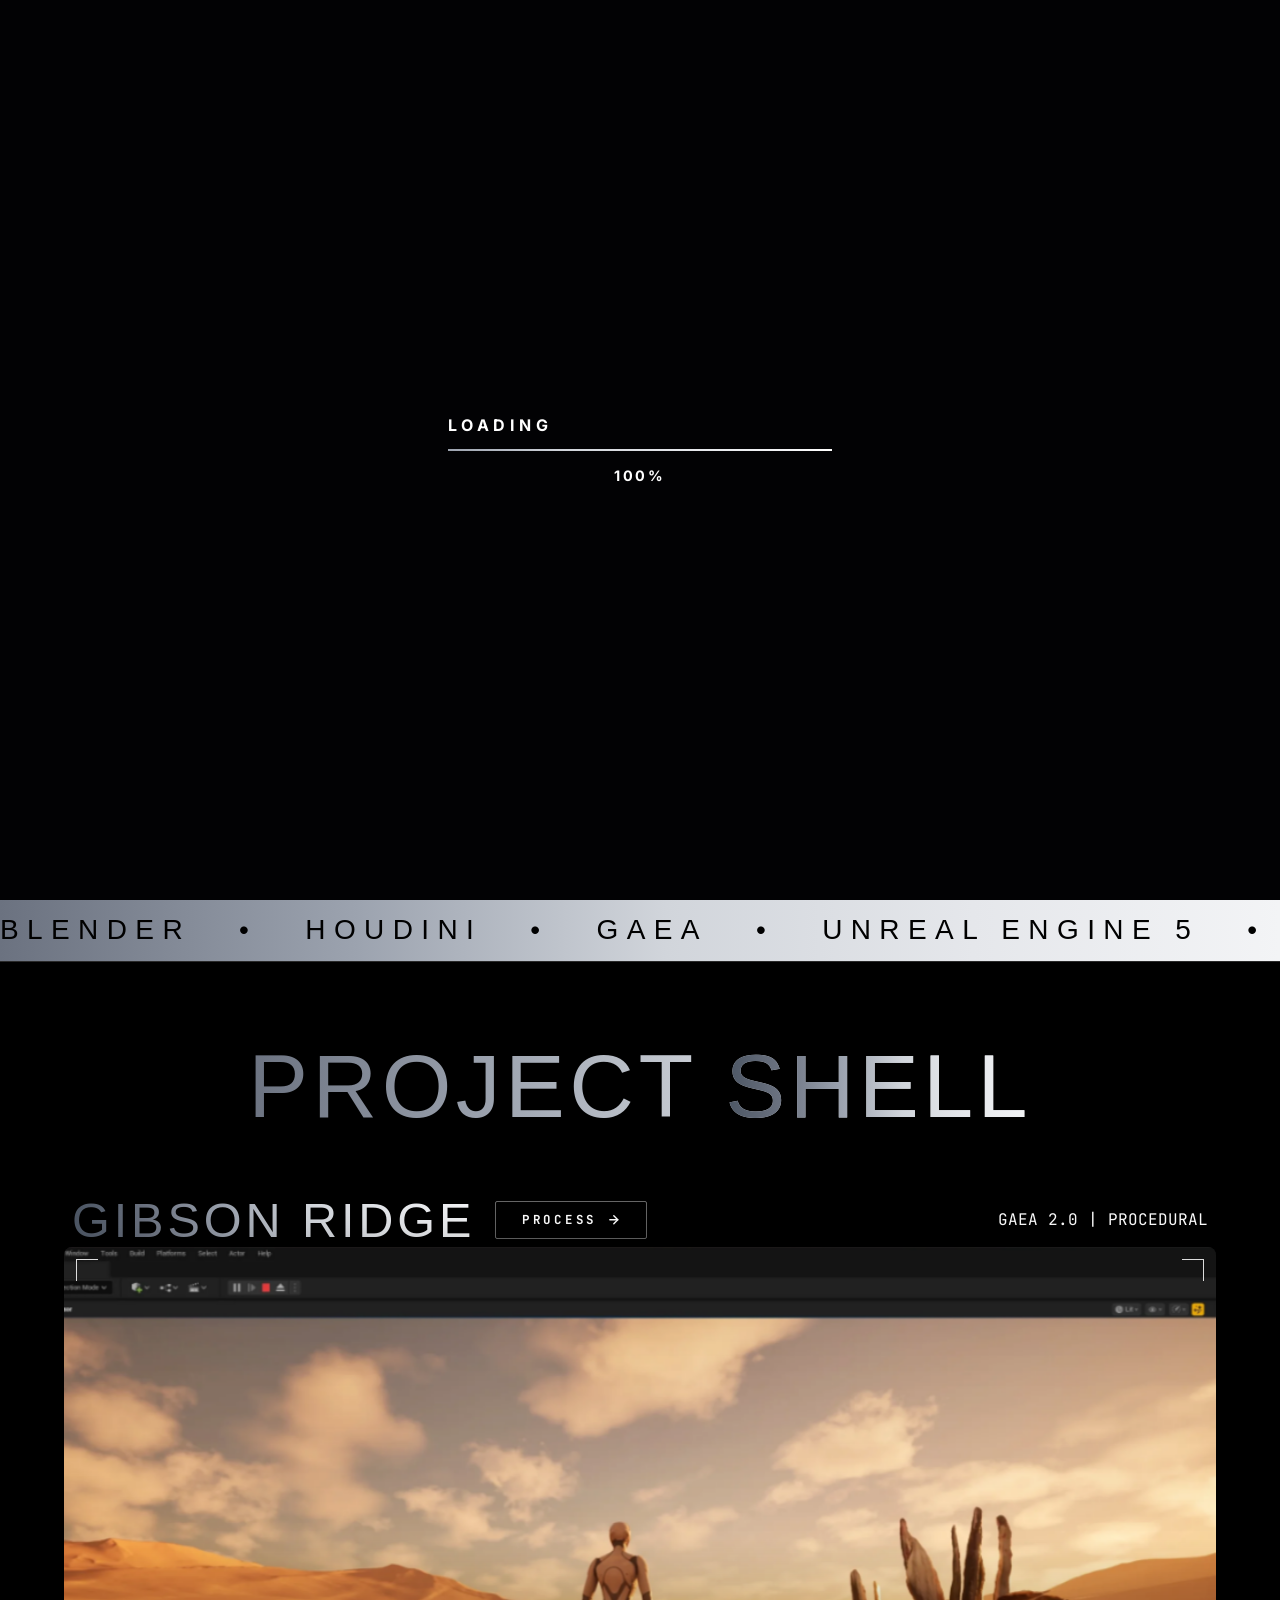
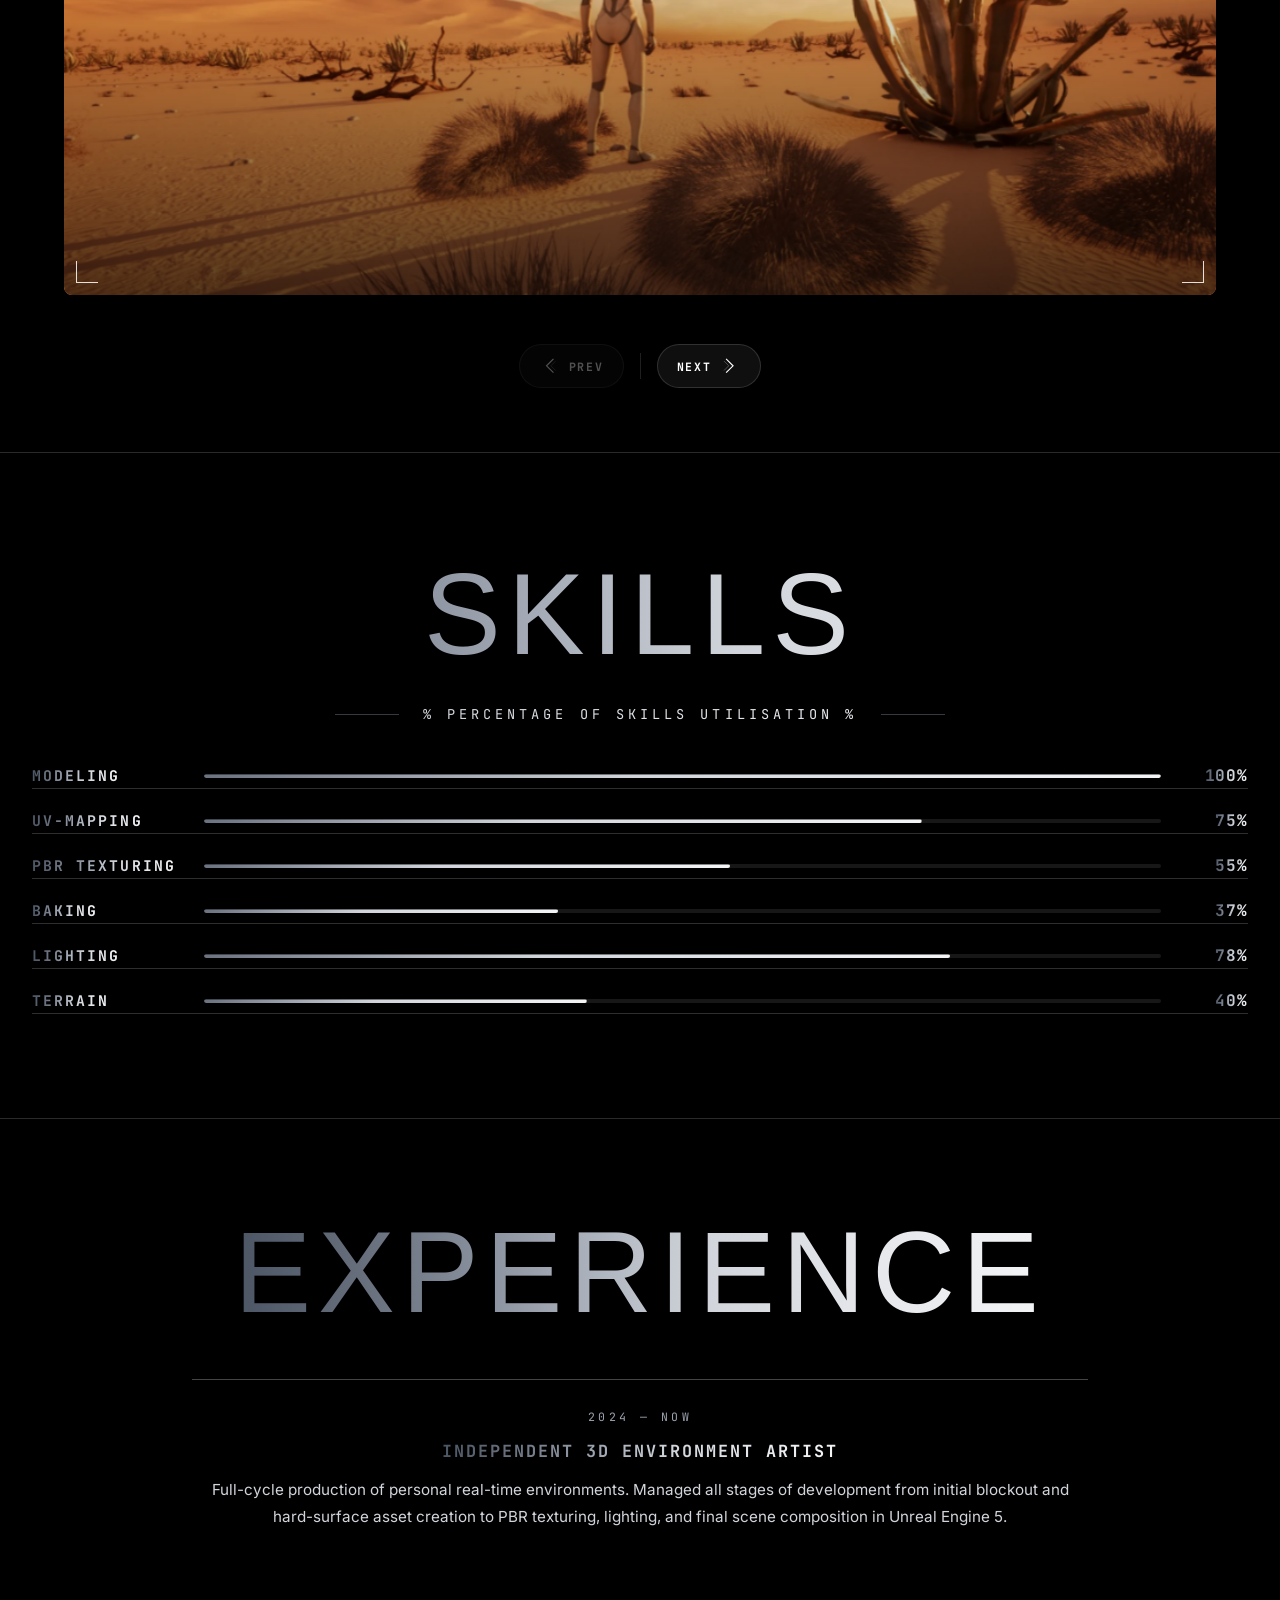
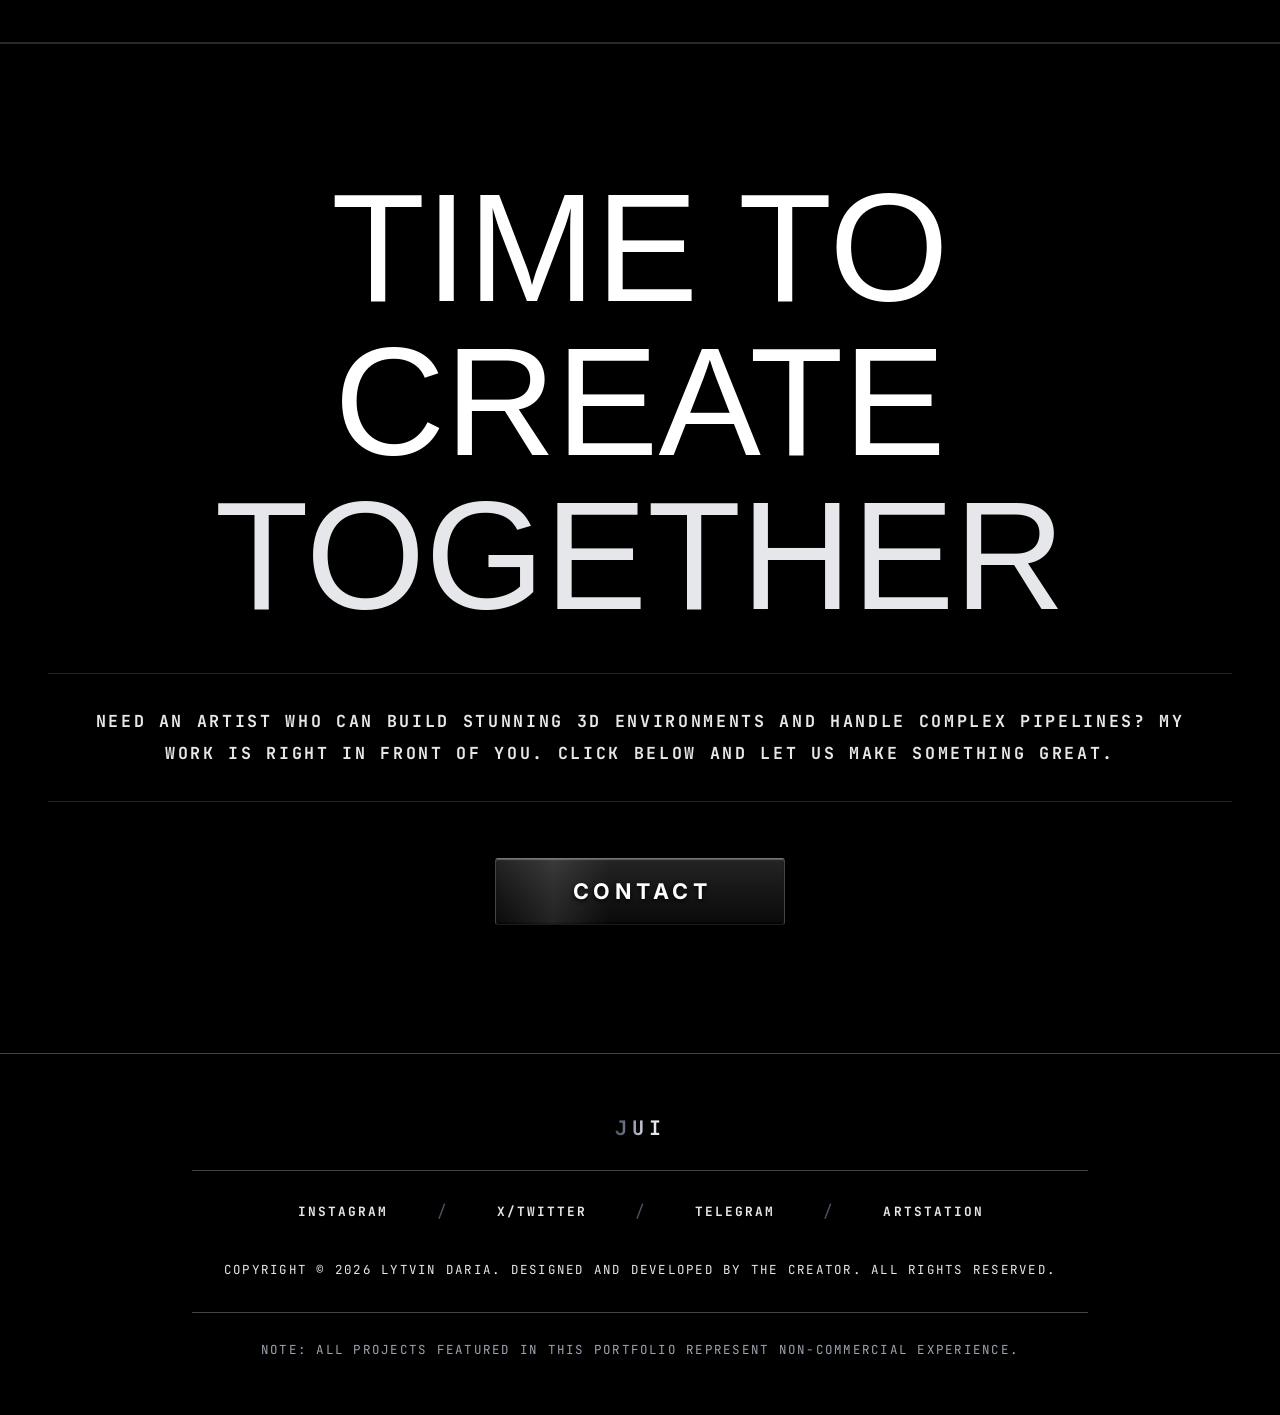
==== index.html @ 1d250f9f "Add files via upload" ====
<!DOCTYPE html>
<html lang="en">
<head>
    <meta charset="UTF-8">
    <meta name="viewport" content="width=device-width, initial-scale=1.0">
    <meta name="description" content="JUI PORTFOLIO - Daria Lytvin 3D Environment Artist Portfolio. Specializing in creating large-scale environments, PBR texturing, lighting, and scene composition for real-time engines.">
    <meta name="keywords" content="3D Environment Artist, Daria Lytvin, 3D Art, Unreal Engine 5, Blender, Substance Painter, Portfolio">
    <meta name="author" content="Daria Lytvin">
    
    <!-- Open Graph / Facebook -->
    <meta property="og:type" content="website">
    <meta property="og:url" content="https://juissuri.github.io/">
    <meta property="og:title" content="JUI PORTFOLIO | 3D ENVIRONMENT ARTIST">
    <meta property="og:description" content="JUI PORTFOLIO - Daria Lytvin 3D Environment Artist Portfolio. Specializing in creating large-scale environments, PBR texturing, lighting, and scene composition.">
    <meta property="og:image" content="https://juissuri.github.io/assets/images/simons-garage.jpg">
    
    <!-- Twitter -->
    <meta property="twitter:card" content="summary_large_image">
    <meta property="twitter:url" content="https://juissuri.github.io/">
    <meta property="twitter:title" content="JUI PORTFOLIO | 3D ENVIRONMENT ARTIST">
    <meta property="twitter:description" content="JUI PORTFOLIO - Daria Lytvin 3D Environment Artist Portfolio. Specializing in creating large-scale environments, PBR texturing, lighting, and scene composition.">
    <meta property="twitter:image" content="https://juissuri.github.io/assets/images/simons-garage.jpg">

    <title>JUI PORTFOLIO</title>

    <!-- Laptop Favicon (High-Resolution Monochrome Tech Icon) -->
    <link rel="icon" type="image/svg+xml" href="data:image/svg+xml,%3Csvg xmlns='http://www.w3.org/2000/svg' viewBox='0 0 64 64'%3E%3Crect width='64' height='64' rx='10' fill='%23020204'/%3E%3Ctext x='32' y='41' font-family='Courier New, monospace' font-size='24' font-weight='bold' fill='%23FFFFFF' text-anchor='middle'%3EJUI%3C/text%3E%3C/svg%3E">

    <!-- Font Awesome 6 Icons -->
    <link rel="stylesheet" href="https://cdnjs.cloudflare.com/ajax/libs/font-awesome/6.5.1/css/all.min.css" integrity="sha512-DTOQO9RWCH3ppGqcWaEA1BIZOC6xxalwEsw9c2QQeAIftl+Vegovlnee1c9QX4TctnWMn13TZye+giMm8e2LwA==" crossorigin="anonymous" referrerpolicy="no-referrer" />

    <!-- Fonts -->
    <link rel="stylesheet" href="css/fonts.css">

    <!-- Styles -->
    <link rel="stylesheet" href="css/styles.css">

</head>
<body class="is-preloading">
    <!-- Terminal Preloader -->
    <div class="preloader" id="preloader" aria-hidden="true">
        <div class="preloader-inner">
            <div class="preloader-caption">LOADING</div>
            <div class="preloader-progress"><span class="preloader-bar" id="preloader-bar"></span></div>
            <div class="preloader-percent" id="preloader-percent">0%</div>
        </div>
    </div>

    <!-- Top Scroll Progress Indicator -->
    <div class="scroll-progress-bar" id="scroll-progress" aria-hidden="true"></div>

    <div class="bg-noise"></div>

    <svg class="svg-definitions" aria-hidden="true">
        <symbol id="logo-laptop" viewBox="0 0 100 100">
            <rect x="14" y="22" width="72" height="46" rx="3" fill="#0A0A0A"/>
            <rect x="17" y="25" width="66" height="40" rx="1" stroke-width="1.5"/>
            <circle cx="50" cy="23.5" r="0.5" stroke-width="1.5"/>
            <path d="M 10 68 L 90 68 L 96 78 L 4 78 Z" fill="#0A0A0A" stroke-width="2"/>
            <path d="M 4 78 L 96 78 L 95 80 L 5 80 Z" fill="currentColor" opacity="0.3" stroke="none"/>
            <rect x="43" y="71" width="14" height="4" rx="0.5" stroke-width="1.5"/>
            <path d="M 16 70 L 84 70 M 15 72 L 85 72 M 14 74 L 86 74" stroke-width="1.2" opacity="0.6"/>
            <path d="M 25 69 L 21 76 M 35 69 L 33 76 M 45 69 L 44 76 M 55 69 L 56 76 M 65 69 L 67 76 M 75 69 L 79 76" stroke-width="1.2" opacity="0.6"/>
            <path d="M 22 55 L 45 32 M 28 58 L 51 35" stroke-width="1.5" opacity="0.3"/>
        </symbol>
    </svg>

    <nav class="navbar" aria-label="Primary">
        <div class="navbar-inner">

            <!-- Left: Pure Brand Typography (Kojima-Style Minimal Alignment) -->
            <div class="navbar-left">
                <a href="#" class="logo logo--text-only" aria-label="JUI">
                    <span class="logo-text">JUI</span>
                </a>
            </div>

            <!-- Top Center: Glowing Code-Typing 'About me' Button -->
            <div class="navbar-center">
                <button class="about-me-btn magnetic-btn" id="about-me-btn" type="button" aria-label="Open About Me Profile">
                    <span class="about-me-glow"></span>
                    <span class="about-me-text" id="typing-text">About me</span><span class="typing-cursor">_</span>
                </button>
            </div>

            <!-- Right Navigation -->
            <div class="navbar-right">
                <div class="nav-links">
                    <a href="#projects" class="nav-link">PROJECTS</a>
                    <span class="nav-pipe">|</span>
                    <a href="#experience" class="nav-link">EXPERIENCE</a>
                    <span class="nav-pipe">|</span>
                    <a href="#contact" class="nav-link">CONTACT</a>
                </div>
            </div>

            <button class="nav-burger" id="nav-burger" type="button" aria-label="Open menu" aria-expanded="false" aria-controls="nav-drawer">
                <span></span><span></span><span></span>
            </button>
        </div>

        <div class="nav-drawer" id="nav-drawer" aria-hidden="true">
            <a href="#projects" class="nav-drawer-link">PROJECTS</a>
            <a href="#experience" class="nav-drawer-link">EXPERIENCE</a>
            <a href="#contact" class="nav-drawer-link">CONTACT</a>
            <button class="about-me-btn about-me-btn--drawer" id="about-me-btn-drawer" type="button">About me<span class="typing-cursor">_</span></button>
        </div>
    </nav>

    <main>
        <section class="hero">

            <div class="hero-lines">
                <div class="hero-line"></div>
                <div class="hero-line hero-line-left"></div>
                <div class="hero-line hero-line-right"></div>
            </div>

            <div class="hero-content">
                <div class="hero-inner reveal">

                    <!-- Sub Header -->
                    <div class="hero-subheader">
                        <span class="hero-line-deco"></span>
                        <span class="hero-subheader-text">COMPUTER GENERATED IMAGERY</span>
                        <span class="hero-line-deco"></span>
                    </div>

                    <!-- Main Title -->
                    <h1 class="hero-title">
                        <span class="hero-title-3d">3D</span>
                        <span class="hero-title-env">ENVIRONMENT</span>
                    </h1>

                    <!-- About description with technical archival horizontal dividers -->
                    <div class="hero-about-wrap">
                        <div class="hero-about-line"></div>
                        <div class="hero-about">
                            I am a 3D Environment Artist specializing in creating, large-scale environments. My workflow includes asset creation, UV mapping, PBR texturing, baking, model optimization, lighting setup, HDRI configuration, and scene composition. I also use AI as a supporting tool to streamline production and enhance workflow efficiency.
                        </div>
                        <div class="hero-about-line"></div>
                    </div>

                </div><!-- /hero-inner -->
            </div><!-- /hero-content -->

            <div class="marquee-bar">
                <div class="marquee-container">
                    <div class="animate-marquee marquee-content">
                        <span>BLENDER</span>
                        <span>&bull;</span>
                        <span>HOUDINI</span>
                        <span>&bull;</span>
                        <span>GAEA</span>
                        <span>&bull;</span>
                        <span>UNREAL ENGINE 5</span>
                        <span>&bull;</span>
                        <span>SUBSTANCE DESIGNER</span>
                        <span>&bull;</span>
                        <span>ZBRUSH</span>
                        <span>&bull;</span>
                        <span>MARMOSET TOOLBAG 5</span>
                        <span>&bull;</span>
                        <span>SUBSTANCE PAINTER</span>
                        <span>&bull;</span>
                        <span>PLASTICITY</span>
                        <span>&bull;</span>
                        <span>BLENDER</span>
                        <span>&bull;</span>
                        <span>HOUDINI</span>
                        <span>&bull;</span>
                        <span>GAEA</span>
                        <span>&bull;</span>
                        <span>UNREAL ENGINE 5</span>
                        <span>&bull;</span>
                        <span>SUBSTANCE DESIGNER</span>
                        <span>&bull;</span>
                        <span>ZBRUSH</span>
                        <span>&bull;</span>
                        <span>MARMOSET TOOLBAG 5</span>
                        <span>&bull;</span>
                        <span>SUBSTANCE PAINTER</span>
                        <span>&bull;</span>
                        <span>PLASTICITY</span>
                        <span>&bull;</span>
                    </div>
                </div>
            </div>
        </section>

        <!-- ================================================================
             PROJECT SHELL — IOI HITMAN STYLE CENTERED CAROUSEL
             Active center card: full scale + full info visible
             Inactive side cards: scaled down + darkened + info hidden
             ================================================================ -->
        <section id="projects" class="pshell-section">

            <!-- Section header -->
            <div class="pshell-header reveal">
                <h2 class="pshell-title title-reveal">PROJECT <span>SHELL</span></h2>
            </div>

            <!-- Carousel track -->
            <div class="pshell-track-outer" id="pshell-track-outer">
                <div class="pshell-track" id="pshell-track" role="list" data-lenis-prevent>

                    <!-- ── CARD 01 ── -->
                    <article class="pshell-card" data-pshell-index="0" role="listitem" aria-label="Project 01 — Gibson Ridge">

                        <!-- Project Name with PROCESS button and HUD tag -->
                        <div class="pshell-card-header">
                            <h3 class="pshell-card-name">GIBSON RIDGE</h3>
                            <a href="project-breakdown.html?project=01" class="pshell-continue-btn magnetic-btn" aria-label="Open Gibson Ridge Process Breakdown">
                                <span>PROCESS</span>
                                <svg viewBox="0 0 24 24" fill="none" stroke="currentColor" stroke-width="2.5" stroke-linecap="round" stroke-linejoin="round"><line x1="5" y1="12" x2="19" y2="12"></line><polyline points="12 5 19 12 12 19"></polyline></svg>
                            </a>
                            <div class="pshell-card-hud-meta">
                                <span class="hud-tag">GAEA 2.0</span>
                                <span class="hud-sep">|</span>
                                <span class="hud-tag">PROCEDURAL</span>
                            </div>
                        </div>

                        <!-- Borderless 3D Floating Window Image Wrapper with Sci-Fi HUD Corners -->
                        <div class="pshell-img-wrap">
                            <!-- Delicate Sci-Fi HUD Corner Brackets -->
                            <div class="hud-bracket hud-bracket-tl"></div>
                            <div class="hud-bracket hud-bracket-tr"></div>
                            <div class="hud-bracket hud-bracket-bl"></div>
                            <div class="hud-bracket hud-bracket-br"></div>

                            <img src="assets/images/gibson-ridge.webp"
                                 alt="Gibson Ridge — Desert Environment Render"
                                 class="pshell-img" draggable="false" loading="lazy" decoding="async" data-lightbox
                                 onerror="this.onerror=null;this.src='assets/images/gibson-ridge.jpg';">

                            <!-- Dark vignette -->
                            <div class="pshell-vignette"></div>

                            <!-- Inactive dimmer overlay -->
                            <div class="pshell-dimmer"></div>
                        </div>

                        <!-- 3D Floating Info panel with HUD Accents -->
                        <div class="pshell-info">
                            <!-- Description -->
                            <p class="pshell-desc">
                                A sun-scorched desert environment built around large-scale terrain silhouettes, layered dune formations, and a cinematic play of heat, shadow, and distant haze. The scene balances procedural Gaea terrain generation with hand-authored desert vegetation assets for a grounded, real-time composition.
                            </p>
                        </div>
                    </article>

                    <!-- ── CARD 02 ── -->
                    <article class="pshell-card" data-pshell-index="1" role="listitem" aria-label="Project 02 — Simon's Garage">

                        <!-- Project Name with PROCESS button and HUD tag -->
                        <div class="pshell-card-header">
                            <h3 class="pshell-card-name">SIMON'S GARAGE</h3>
                            <a href="project-breakdown.html?project=02" class="pshell-continue-btn magnetic-btn" aria-label="Open Simon's Garage Process Breakdown">
                                <span>PROCESS</span>
                                <svg viewBox="0 0 24 24" fill="none" stroke="currentColor" stroke-width="2.5" stroke-linecap="round" stroke-linejoin="round"><line x1="5" y1="12" x2="19" y2="12"></line><polyline points="12 5 19 12 12 19"></polyline></svg>
                            </a>
                            <div class="pshell-card-hud-meta">
                                <span class="hud-tag">LUMEN RT</span>
                                <span class="hud-sep">|</span>
                                <span class="hud-tag">420K TRIS</span>
                            </div>
                        </div>

                        <div class="pshell-img-wrap">
                            <!-- Delicate Sci-Fi HUD Corner Brackets -->
                            <div class="hud-bracket hud-bracket-tl"></div>
                            <div class="hud-bracket hud-bracket-tr"></div>
                            <div class="hud-bracket hud-bracket-bl"></div>
                            <div class="hud-bracket hud-bracket-br"></div>

                            <img src="assets/images/simons-garage.webp"
                                 alt="Simon's Garage — 3D Environment Render"
                                 class="pshell-img" draggable="false" loading="lazy" decoding="async" data-lightbox
                                 onerror="this.onerror=null;this.src='assets/images/simons-garage.jpg';">

                            <div class="pshell-vignette"></div>
                            <div class="pshell-dimmer"></div>
                        </div>

                        <div class="pshell-info">
                            <p class="pshell-desc">
                                A meticulously crafted mechanic's garage environment. This environment study focuses on environmental storytelling, intricate prop placement, and realistic wear-and-tear texturing. Assets feature high-to-low poly bakes, complex material layering for oil, rust and dust, alongside cinematic lighting setups.
                            </p>
                        </div>
                    </article>

                    <!-- ── CARD 03 ── -->
                    <article class="pshell-card" data-pshell-index="2" role="listitem" aria-label="Project 03 — Cyberpunk Alley">

                        <!-- Project Name with HUD tag -->
                        <div class="pshell-card-header">
                            <h3 class="pshell-card-name">CYBERPUNK ALLEY</h3>
                            <div class="pshell-card-hud-meta">
                                <span class="hud-tag">NIGHT SHADER</span>
                                <span class="hud-sep">|</span>
                                <span class="hud-tag">PBR UDIM</span>
                            </div>
                        </div>

                        <div class="pshell-img-wrap">
                            <!-- Delicate Sci-Fi HUD Corner Brackets -->
                            <div class="hud-bracket hud-bracket-tl"></div>
                            <div class="hud-bracket hud-bracket-tr"></div>
                            <div class="hud-bracket hud-bracket-bl"></div>
                            <div class="hud-bracket hud-bracket-br"></div>

                            <!-- Awaiting publication placeholder -->
                            <div class="pshell-pending">
                                <span class="pshell-pending-badge">STATUS: IN QUEUE</span>
                                <span class="pshell-pending-text">AWAITING PUBLICATION</span>
                                <span class="pshell-pending-sub">FULL BREAKDOWN WILL BE AVAILABLE AFTER RELEASE</span>
                            </div>

                            <div class="pshell-vignette"></div>
                            <div class="pshell-dimmer"></div>
                        </div>

                        <div class="pshell-info">
                            <p class="pshell-desc">
                                A rain-drenched sci-fi alleyway with high-density neon light reflections, modular cable bundles, wet asphalt shaders, and cinematic volumetric fog. Every material was hand-authored using Substance Painter with custom PBR layering.
                            </p>
                        </div>
                    </article>

                </div><!-- /pshell-track -->

            </div><!-- /pshell-track-outer -->

            <!-- Navigation below image (replaces side arrows) -->
            <div class="pshell-nav" aria-label="Projects navigation">
                <button class="pshell-nav-btn pshell-side-arrow pshell-side-arrow-prev" id="pshell-prev" aria-label="Previous project">
                    <svg viewBox="0 0 40 40" fill="none" stroke="currentColor" aria-hidden="true">
                        <path d="M26 8 L14 20 L26 32" stroke-width="2.2" stroke-linecap="square" stroke-linejoin="miter"/>
                        <path d="M30 12 L22 20 L30 28" stroke-width="1.1" opacity="0.45" stroke-linecap="square"/>
                    </svg>
                    <span>PREV</span>
                </button>
                <div class="pshell-nav-divider" aria-hidden="true"></div>
                <button class="pshell-nav-btn pshell-side-arrow pshell-side-arrow-next" id="pshell-next" aria-label="Next project">
                    <span>NEXT</span>
                    <svg viewBox="0 0 40 40" fill="none" stroke="currentColor" aria-hidden="true">
                        <path d="M14 8 L26 20 L14 32" stroke-width="2.2" stroke-linecap="square" stroke-linejoin="miter"/>
                        <path d="M10 12 L18 20 L10 28" stroke-width="1.1" opacity="0.45" stroke-linecap="square"/>
                    </svg>
                </button>
            </div>

        </section>

        <!-- ================================================================
             SKILLS — percentage of skills utilisation
             ================================================================ -->
        <section id="skills" class="skills-section">
            <div class="skills-inner reveal">

                <h2 class="skills-title title-reveal">SKILLS</h2>

                <div class="skills-header">
                    <span class="skills-header-deco"></span>
                    % PERCENTAGE OF SKILLS UTILISATION %
                    <span class="skills-header-deco"></span>
                </div>

                <div class="skills-grid">

                    <!-- Skill 1 -->
                    <div class="skill-item">
                        <div class="skill-left">
                            <span class="skill-name">MODELING</span>
                        </div>
                        <div class="skill-bar"><div class="skill-bar-fill" style="width:100%"></div></div>
                        <div class="skill-right">
                            <span class="skill-percent">100%</span>
                        </div>
                    </div>

                    <!-- Skill 2 -->
                    <div class="skill-item">
                        <div class="skill-left">
                            <span class="skill-name">UV-MAPPING</span>
                        </div>
                        <div class="skill-bar"><div class="skill-bar-fill" style="width:75%"></div></div>
                        <div class="skill-right">
                            <span class="skill-percent">75%</span>
                        </div>
                    </div>

                    <!-- Skill 3 -->
                    <div class="skill-item">
                        <div class="skill-left">
                            <span class="skill-name">PBR TEXTURING</span>
                        </div>
                        <div class="skill-bar"><div class="skill-bar-fill" style="width:55%"></div></div>
                        <div class="skill-right">
                            <span class="skill-percent">55%</span>
                        </div>
                    </div>

                    <!-- Skill 4 -->
                    <div class="skill-item">
                        <div class="skill-left">
                            <span class="skill-name">BAKING</span>
                        </div>
                        <div class="skill-bar"><div class="skill-bar-fill" style="width:37%"></div></div>
                        <div class="skill-right">
                            <span class="skill-percent">37%</span>
                        </div>
                    </div>

                    <!-- Skill 5 -->
                    <div class="skill-item">
                        <div class="skill-left">
                            <span class="skill-name">LIGHTING</span>
                        </div>
                        <div class="skill-bar"><div class="skill-bar-fill" style="width:78%"></div></div>
                        <div class="skill-right">
                            <span class="skill-percent">78%</span>
                        </div>
                    </div>

                    <!-- Skill 6 -->
                    <div class="skill-item">
                        <div class="skill-left">
                            <span class="skill-name">TERRAIN</span>
                        </div>
                        <div class="skill-bar"><div class="skill-bar-fill" style="width:40%"></div></div>
                        <div class="skill-right">
                            <span class="skill-percent">40%</span>
                        </div>
                    </div>

                </div>

            </div>
        </section>

        <!-- ================================================================
             EXPERIENCE / RESUME
             ================================================================ -->
        <section id="experience" class="exp-section">
            <div class="exp-inner reveal">

                <h2 class="skills-title title-reveal">EXPERIENCE</h2>

                <div class="exp-grid">

                    <article class="exp-item">
                        <span class="exp-period">2024 — NOW</span>
                        <h3 class="exp-role">INDEPENDENT 3D ENVIRONMENT ARTIST</h3>
                        <p class="exp-desc">
                            Full-cycle production of personal real-time environments. Managed all stages of development from initial blockout and hard-surface asset creation to PBR texturing, lighting, and final scene composition in Unreal Engine 5.
                        </p>
                    </article>

                </div>


            </div>
        </section>

        <!-- PRIMARY TOOLS SECTION — hidden for now -->
        <section id="tools" class="tools-section" style="display:none;" aria-hidden="true">
            <div class="tools-inner reveal">
                <div class="tools-heading">
                    <h2 class="tools-title">PRIMARY <span>TOOLS</span></h2>
                </div>

                <div class="tools-container">
                    <div class="tools-group">
                        <span class="tool-name">SUBSTANCE PAINTER</span>
                        <span class="tool-divider">—</span>
                        <span class="tool-name">SUBSTANCE DESIGNER</span>
                    </div>
                    <div class="tools-group">
                        <span class="tool-name">BLENDER</span>
                        <span class="tool-divider">—</span>
                        <span class="tool-name">UNREAL ENGINE 5</span>
                        <span class="tool-divider">—</span>
                        <span class="tool-name">GAEA</span>
                    </div>
                    <div class="tools-group">
                        <span class="tool-name">ADOBE PHOTOSHOP</span>
                        <span class="tool-divider">—</span>
                        <span class="tool-name">ADOBE AFTEREFFECTS</span>
                    </div>
                </div>
            </div>
        </section>

        <section id="contact" class="contact">
            <div class="contact-bg"></div>

            <div class="contact-inner reveal">

                <h2 class="contact-title title-reveal">
                    TIME TO CREATE <span>TOGETHER</span>
                </h2>

                <p class="contact-text">
                    NEED AN ARTIST WHO CAN BUILD STUNNING 3D ENVIRONMENTS AND HANDLE COMPLEX PIPELINES? MY WORK IS RIGHT IN FRONT OF YOU. CLICK BELOW AND LET US MAKE SOMETHING GREAT.
                </p>

                <!-- Modernized Sharp CONTACT CTA -->
                <a href="https://linktr.ee/juissuri" target="_blank" rel="noopener noreferrer" class="contact-cta magnetic-btn" id="main-contact-btn" aria-label="Contact me">
                    <span class="contact-cta-text">CONTACT</span>
                    <div class="contact-cta-scanline"></div>
                </a>
            </div>
        </section>
    </main>

    <footer class="footer">
        <div class="footer-inner">

            <!-- Footer Logo -->
            <div class="footer-logo-group">
                <div class="logo logo--text-only" aria-label="JUI">
                    <span class="logo-text">JUI</span>
                </div>
            </div>

            <!-- Single Row Horizontal Social Links -->
            <div class="social-links">
                <a href="https://www.instagram.com/juissuri/" target="_blank" rel="noopener noreferrer" class="social-link">INSTAGRAM</a>
                <span class="social-sep">/</span>
                <a href="https://x.com/juissuri" target="_blank" rel="noopener noreferrer" class="social-link">X/TWITTER</a>
                <span class="social-sep">/</span>
                <a href="https://t.me/juissuri" target="_blank" rel="noopener noreferrer" class="social-link">TELEGRAM</a>
                <span class="social-sep">/</span>
                <a href="https://www.artstation.com/juissuri" target="_blank" rel="noopener noreferrer" class="social-link">ARTSTATION</a>
            </div>

            <!-- Updated Copyright Text -->
            <div class="footer-copyright-group">
                <div class="footer-copyright">
                    Copyright &copy; 2026 Lytvin Daria. Designed and developed by the creator. All rights reserved.
                </div>
            </div>

            <!-- Note -->
            <div class="footer-note">
                NOTE: ALL PROJECTS FEATURED IN THIS PORTFOLIO REPRESENT NON-COMMERCIAL EXPERIENCE.
            </div>
        </div>
    </footer>

    <!-- Sci-Fi ID Card 'About Me' Modal Window -->
    <div class="about-modal" id="about-modal" aria-hidden="true" role="dialog" aria-labelledby="about-modal-title">
        <div class="about-modal-backdrop" id="about-modal-backdrop"></div>
        <div class="id-card-container">
            <div class="id-card-header">
                <button class="id-card-close" id="about-modal-close" type="button" aria-label="Close About Me modal">
                    <i class="fa-solid fa-xmark"></i>
                </button>
            </div>
            
            <div class="id-card-body">
                <!-- Profile Photo -->
                <div class="id-card-photo-wrapper">
                    <img src="assets/images/JUIS.webp" alt="Profile" id="about-profile-img" class="id-card-photo"
                         onerror="this.onerror=null;this.src='assets/images/JUIS.png';">
                    <div class="id-card-photo-frame"></div>
                    <div class="id-card-photo-overlay"></div>
                </div>

                <!-- Personal Info & Bio -->
                <div class="id-card-info">
                    <div class="id-card-field-group">
                        <div class="id-card-field">
                            <span class="id-label">NAME:</span>
                            <span class="id-value">Daria Lytvin</span>
                        </div>
                        <div class="id-card-field">
                            <span class="id-label">AGE:</span>
                            <span class="id-value">19</span>
                        </div>
                        <div class="id-card-field">
                            <span class="id-label">LOCATION:</span>
                            <span class="id-value">Germany</span>
                        </div>
                    </div>

                    <div class="id-card-section">
                        <span class="id-label">Languages:</span>
                        <div class="id-languages-text">
                            Russian (native), Ukrainian (native), English (intermediate), German (A1&ndash;B2)
                        </div>
                    </div>

                    <div class="id-card-section id-bio-section">
                        <span class="id-label">Biography:</span>
                        <div class="id-bio-text">
                            I create 3D worlds. Cinematic aesthetics are my passion, but I can also easily adapt to a variety of artistic styles and settings. I’m always open to new horizons and a wide range of projects. 🎬 I specialise in creating environments for the games industry and cinematic scenes.
                        </div>
                    </div>
                </div>
            </div>
        </div>
    </div>

    <!-- Lenis Smooth Scroll (local) -->
    <script src="js/lenis.min.js"></script>
    <script src="js/lightbox.js"></script>
    <script src="js/main.js"></script>
</body>
</html>
---- css/fonts.css ----
@font-face {
    font-family: 'Bebas Neue';
    font-style: normal;
    font-weight: 400;
    font-display: swap;
    src: url(../assets/fonts/BebasNeue-latin.woff2) format('woff2');
}
@font-face {
    font-family: 'Bebas Neue';
    font-style: normal;
    font-weight: 400;
    font-display: swap;
    src: url(../assets/fonts/BebasNeue-latin-ext.woff2) format('woff2');
    unicode-range: U+0100-02BA, U+02BD-02C5, U+02C7-02CC, U+02CE-02D7, U+02DD-02FF, U+0304, U+0308, U+0329, U+1D00-1DBF, U+1E00-1E9F, U+1EF2-1EFF, U+2020, U+20A0-20AB, U+20AD-20C0, U+2113, U+2C60-2C7F, U+A720-A7FF;
}
@font-face {
    font-family: 'Inter';
    font-style: normal;
    font-weight: 400;
    font-display: swap;
    src: url(../assets/fonts/Inter-400-cyrillic-ext.woff2) format('woff2');
    unicode-range: U+0460-052F, U+1C80-1C8A, U+20B4, U+2DE0-2DFF, U+A640-A69F, U+FE2E-FE2F;
}
@font-face {
    font-family: 'Inter';
    font-style: normal;
    font-weight: 400;
    font-display: swap;
    src: url(../assets/fonts/Inter-400-cyrillic.woff2) format('woff2');
    unicode-range: U+0301, U+0400-045F, U+0490-0491, U+04B0-04B1, U+2116;
}
@font-face {
    font-family: 'Inter';
    font-style: normal;
    font-weight: 400;
    font-display: swap;
    src: url(../assets/fonts/Inter-400-latin-ext.woff2) format('woff2');
    unicode-range: U+0100-02BA, U+02BD-02C5, U+02C7-02CC, U+02CE-02D7, U+02DD-02FF, U+0304, U+0308, U+0329, U+1D00-1DBF, U+1E00-1E9F, U+1EF2-1EFF, U+2020, U+20A0-20AB, U+20AD-20C0, U+2113, U+2C60-2C7F, U+A720-A7FF;
}
@font-face {
    font-family: 'Inter';
    font-style: normal;
    font-weight: 400;
    font-display: swap;
    src: url(../assets/fonts/Inter-400-latin.woff2) format('woff2');
    unicode-range: U+0000-00FF, U+0131, U+0152-0153, U+02BB-02BC, U+02C6, U+02DA, U+02DC, U+0304, U+0308, U+0329, U+2000-206F, U+20AC, U+2122, U+2191, U+2193, U+2212, U+2215, U+FEFF, U+FFFD;
}
@font-face {
    font-family: 'Inter';
    font-style: normal;
    font-weight: 700;
    font-display: swap;
    src: url(../assets/fonts/Inter-700-cyrillic-ext.woff2) format('woff2');
    unicode-range: U+0460-052F, U+1C80-1C8A, U+20B4, U+2DE0-2DFF, U+A640-A69F, U+FE2E-FE2F;
}
@font-face {
    font-family: 'Inter';
    font-style: normal;
    font-weight: 700;
    font-display: swap;
    src: url(../assets/fonts/Inter-700-cyrillic.woff2) format('woff2');
    unicode-range: U+0301, U+0400-045F, U+0490-0491, U+04B0-04B1, U+2116;
}
@font-face {
    font-family: 'Inter';
    font-style: normal;
    font-weight: 700;
    font-display: swap;
    src: url(../assets/fonts/Inter-700-latin-ext.woff2) format('woff2');
    unicode-range: U+0100-02BA, U+02BD-02C5, U+02C7-02CC, U+02CE-02D7, U+02DD-02FF, U+0304, U+0308, U+0329, U+1D00-1DBF, U+1E00-1E9F, U+1EF2-1EFF, U+2020, U+20A0-20AB, U+20AD-20C0, U+2113, U+2C60-2C7F, U+A720-A7FF;
}
@font-face {
    font-family: 'Inter';
    font-style: normal;
    font-weight: 700;
    font-display: swap;
    src: url(../assets/fonts/Inter-700-latin.woff2) format('woff2');
    unicode-range: U+0000-00FF, U+0131, U+0152-0153, U+02BB-02BC, U+02C6, U+02DA, U+02DC, U+0304, U+0308, U+0329, U+2000-206F, U+20AC, U+2122, U+2191, U+2193, U+2212, U+2215, U+FEFF, U+FFFD;
}
@font-face {
    font-family: 'JetBrains Mono';
    font-style: normal;
    font-weight: 400;
    font-display: swap;
    src: url(../assets/fonts/JetBrainsMono-400-cyrillic-ext.woff2) format('woff2');
    unicode-range: U+0460-052F, U+1C80-1C8A, U+20B4, U+2DE0-2DFF, U+A640-A69F, U+FE2E-FE2F;
}
@font-face {
    font-family: 'JetBrains Mono';
    font-style: normal;
    font-weight: 400;
    font-display: swap;
    src: url(../assets/fonts/JetBrainsMono-400-cyrillic.woff2) format('woff2');
    unicode-range: U+0301, U+0400-045F, U+0490-0491, U+04B0-04B1, U+2116;
}
@font-face {
    font-family: 'JetBrains Mono';
    font-style: normal;
    font-weight: 400;
    font-display: swap;
    src: url(../assets/fonts/JetBrainsMono-400-latin-ext.woff2) format('woff2');
    unicode-range: U+0100-02BA, U+02BD-02C5, U+02C7-02CC, U+02CE-02D7, U+02DD-02FF, U+0304, U+0308, U+0329, U+1D00-1DBF, U+1E00-1E9F, U+1EF2-1EFF, U+2020, U+20A0-20AB, U+20AD-20C0, U+2113, U+2C60-2C7F, U+A720-A7FF;
}
@font-face {
    font-family: 'JetBrains Mono';
    font-style: normal;
    font-weight: 400;
    font-display: swap;
    src: url(../assets/fonts/JetBrainsMono-400-latin.woff2) format('woff2');
    unicode-range: U+0000-00FF, U+0131, U+0152-0153, U+02BB-02BC, U+02C6, U+02DA, U+02DC, U+0304, U+0308, U+0329, U+2000-206F, U+20AC, U+2122, U+2191, U+2193, U+2212, U+2215, U+FEFF, U+FFFD;
}
@font-face {
    font-family: 'JetBrains Mono';
    font-style: normal;
    font-weight: 700;
    font-display: swap;
    src: url(../assets/fonts/JetBrainsMono-700-cyrillic-ext.woff2) format('woff2');
    unicode-range: U+0460-052F, U+1C80-1C8A, U+20B4, U+2DE0-2DFF, U+A640-A69F, U+FE2E-FE2F;
}
@font-face {
    font-family: 'JetBrains Mono';
    font-style: normal;
    font-weight: 700;
    font-display: swap;
    src: url(../assets/fonts/JetBrainsMono-700-cyrillic.woff2) format('woff2');
    unicode-range: U+0301, U+0400-045F, U+0490-0491, U+04B0-04B1, U+2116;
}
@font-face {
    font-family: 'JetBrains Mono';
    font-style: normal;
    font-weight: 700;
    font-display: swap;
    src: url(../assets/fonts/JetBrainsMono-700-latin-ext.woff2) format('woff2');
    unicode-range: U+0100-02BA, U+02BD-02C5, U+02C7-02CC, U+02CE-02D7, U+02DD-02FF, U+0304, U+0308, U+0329, U+1D00-1DBF, U+1E00-1E9F, U+1EF2-1EFF, U+2020, U+20A0-20AB, U+20AD-20C0, U+2113, U+2C60-2C7F, U+A720-A7FF;
}
@font-face {
    font-family: 'JetBrains Mono';
    font-style: normal;
    font-weight: 700;
    font-display: swap;
    src: url(../assets/fonts/JetBrainsMono-700-latin.woff2) format('woff2');
    unicode-range: U+0000-00FF, U+0131, U+0152-0153, U+02BB-02BC, U+02C6, U+02DA, U+02DC, U+0304, U+0308, U+0329, U+2000-206F, U+20AC, U+2122, U+2191, U+2193, U+2212, U+2215, U+FEFF, U+FFFD;
}
@font-face {
    font-family: 'Syncopate';
    font-style: normal;
    font-weight: 700;
    font-display: swap;
    src: url(../assets/fonts/Syncopate-700-latin.woff2) format('woff2');
    unicode-range: U+0000-00FF, U+0131, U+0152-0153, U+02BB-02BC, U+02C6, U+02DA, U+02DC, U+0304, U+0308, U+0329, U+2000-206F, U+20AC, U+2122, U+2191, U+2193, U+2212, U+2215, U+FEFF, U+FFFD;
}
@font-face {
    font-family: 'Syncopate';
    font-style: normal;
    font-weight: 700;
    font-display: swap;
    src: url(../assets/fonts/Syncopate-700-latin-ext.woff2) format('woff2');
    unicode-range: U+0100-02BA, U+02BD-02C5, U+02C7-02CC, U+02CE-02D7, U+02DD-02FF, U+0304, U+0308, U+0329, U+1D00-1DBF, U+1E00-1E9F, U+1EF2-1EFF, U+2020, U+20A0-20AB, U+20AD-20C0, U+2113, U+2C60-2C7F, U+A720-A7FF;
}
---- css/styles.css ----
/* ====================================================
   JUI PORTFOLIO — MONOCHROME ARCHIVAL EDITION
   Palette: Pure Black / White / Grey only
   Typography: JetBrains Mono (all UI), Bebas Neue (display)
   ==================================================== */

:root {
    --c-black:        #000000;
    --c-dark-1:       #050505;
    --c-dark-2:       #0A0A0A;
    --c-dark-3:       #111111;
    --c-border:       #2A2A2A;
    --c-border-mid:   #444444;
    --c-border-light: #666666;
    --c-gray-dim:     #6B7280;
    --c-gray-mid:     #9CA3AF;
    --c-gray-light:   #E5E7EB;
    --c-off-white:    #F3F4F6;
    --c-white:        #FFFFFF;
    --c-base-900:     #050505;
    --c-base-800:     #0A0A0A;
    --c-base-700:     #141414;
    --c-base-border:  #2A2A2A;
    --c-brand-red:    #FFFFFF;
    --c-brand-orange: #9CA3AF;
    --gradient-orange: linear-gradient(90deg,#9CA3AF 0%,#D1D5DB 30%,#E5E7EB 62%,#F3F4F6 88%,#FFFFFF 100%);
    --gradient-orange-strong: linear-gradient(90deg,#4B5563 0%,#6B7280 18%,#9CA3AF 38%,#D1D5DB 58%,#E5E7EB 78%,#F3F4F6 100%);
    --font-mono:      'JetBrains Mono', 'Courier New', monospace;
    --font-display:   'Bebas Neue', sans-serif;
    --font-sans:      'Inter', sans-serif;
    --font-bebas:     'Bebas Neue', sans-serif;
    --font-syncopate: 'Syncopate', sans-serif;
    --max-w: 1920px;
}

*,::before,::after{margin:0;padding:0;box-sizing:border-box;border-width:0;border-style:solid}
html{scroll-behavior:auto;line-height:1.5;-webkit-text-size-adjust:100%;tab-size:4;overflow-x:hidden}
body{background-color:var(--c-black);color:var(--c-white);overflow-x:hidden;-webkit-font-smoothing:antialiased;-moz-osx-font-smoothing:grayscale;font-family:var(--font-mono);margin:0;line-height:inherit;overscroll-behavior-y:none;-webkit-tap-highlight-color:transparent}
h1,h2,h3,h4,h5,h6{font-size:inherit;font-weight:inherit}
a{color:inherit;text-decoration:inherit}
b,strong{font-weight:bolder}
img,svg,video,canvas,audio,iframe,embed,object{display:block;vertical-align:middle}
img,video{max-width:100%;height:auto}
button,[role="button"]{cursor:pointer}
body.dragging{user-select:none;-webkit-user-select:none}
::-webkit-scrollbar{width:6px}
::-webkit-scrollbar-track{background:var(--c-dark-1);border-left:1px solid var(--c-border)}
::-webkit-scrollbar-thumb{background:var(--c-border-mid)}
::-webkit-scrollbar-thumb:hover{background:var(--c-gray-light)}
::selection{background-color:var(--c-white);color:var(--c-black)}
.font-mono{font-family:var(--font-mono)}
.font-bold{font-weight:700}
.uppercase{text-transform:uppercase}
.text-center{text-align:center}
.whitespace-nowrap{white-space:nowrap}
.glow-box{box-shadow:0 0 16px rgba(255,255,255,0.15)}

@keyframes pulse{50%{opacity:0.45}}
@keyframes marquee{0%{transform:translateX(0%)}100%{transform:translateX(-50%)}}
@keyframes scanline{0%{transform:translateX(-100%)}100%{transform:translateX(100%)}}
@keyframes blink{0%,100%{opacity:1}50%{opacity:0}}

.animate-pulse{animation:pulse 2s cubic-bezier(0.4,0,0.6,1) infinite}
.animate-pulse-slow{animation:pulse 4s cubic-bezier(0.4,0,0.6,1) infinite}
.animate-marquee{animation:marquee 25s linear infinite}
.social-link:active,.nav-link:active{transform:scale(0.95) !important;filter:brightness(1.5)!important;transition:all 50ms ease!important}

.bg-tech-grid{background-size:50px 50px;background-image:linear-gradient(to right,rgba(60,60,60,0.25) 1px,transparent 1px),linear-gradient(to bottom,rgba(60,60,60,0.25) 1px,transparent 1px)}
.bg-noise{position:fixed;top:0;left:0;width:100vw;height:100vh;pointer-events:none;z-index:50;opacity:0.035;animation:grainShift 0.8s steps(1,end) infinite;background-image:url("data:image/svg+xml,%3Csvg viewBox='0 0 200 200' xmlns='http://www.w3.org/2000/svg'%3E%3Cfilter id='noiseFilter'%3E%3CfeTurbulence type='fractalNoise' baseFrequency='0.8' numOctaves='3' stitchTiles='stitch'/%3E%3C/filter%3E%3Crect width='100%25' height='100%25' filter='url(%23noiseFilter)'/%3E%3C/svg%3E")}
.scroll-progress-bar{position:fixed;top:0;left:0;height:2px;width:0%;background:var(--c-white);z-index:100;transition:width 0.1s linear}
.marquee-container{display:flex;white-space:nowrap;overflow:hidden;width:200%}
.marquee-content{display:flex;gap:3rem;white-space:nowrap}
.reveal{opacity:0;transform:translateY(40px);transition:all 0.8s cubic-bezier(0.16,1,0.3,1)}
.reveal.active{opacity:1;transform:translateY(0)}
.svg-definitions{display:none}

/* LOGO — KOJIMA-STYLE TYPOGRAPHIC BRANDING */
.logo {
    display: inline-flex;
    align-items: center;
    gap: 0.35rem;
    text-decoration: none;
    transition: opacity 200ms ease;
}
.logo:hover {
    opacity: 0.9;
}
.logo-text {
    font-family: var(--font-mono);
    font-size: 1.25rem;
    line-height: 1;
    font-weight: 800;
    letter-spacing: .25em;
    white-space: nowrap;
    text-transform: uppercase;
    background:var(--gradient-orange-strong);
    -webkit-background-clip:text;
    background-clip:text;
    -webkit-text-fill-color:transparent;
    color:transparent;
}

/* NAVBAR */
.navbar{position:fixed;width:100%;z-index:40;top:0;border-bottom:1px solid var(--c-border);background-color:rgba(0,0,0,0.94);backdrop-filter:blur(14px);-webkit-backdrop-filter:blur(14px)}
.navbar-inner{max-width:var(--max-w);margin:0 auto;padding:0 1.5rem;display:flex;align-items:center;justify-content:space-between;height:4.5rem;position:relative}
.navbar-left{display:flex;align-items:center;gap:1.5rem}
.navbar-right{display:flex;align-items:center;gap:1.5rem}
.navbar-center{position:absolute;left:50%;transform:translateX(-50%)}
/* Burger — hidden on desktop, visible on mobile */
.nav-burger{display:none;width:44px;height:44px;flex-direction:column;align-items:center;justify-content:center;gap:5px;background:transparent;border:none;padding:0;cursor:pointer;flex-shrink:0;-webkit-tap-highlight-color:transparent}
.nav-burger span{display:block;width:18px;height:1.5px;background:#FFFFFF;border-radius:1px;transition:transform 260ms cubic-bezier(0.16,1,0.3,1),opacity 200ms, width 200ms}
.nav-burger[aria-expanded="true"] span:nth-child(1){transform:translateY(6.5px) rotate(45deg)}
.nav-burger[aria-expanded="true"] span:nth-child(2){opacity:0;transform:scaleX(0)}
.nav-burger[aria-expanded="true"] span:nth-child(3){transform:translateY(-6.5px) rotate(-45deg)}
.nav-drawer{display:none}

/* 1. Header Navigation: PROJECTS | CONTACT (Larger font + vertical pipe) */
.nav-links{display:flex;align-items:center;gap:0.85rem}
.nav-link{font-family:var(--font-mono);font-size:0.95rem;font-weight:700;text-transform:uppercase;letter-spacing:.22em;text-decoration:none;background:var(--gradient-orange-strong);-webkit-background-clip:text;background-clip:text;-webkit-text-fill-color:transparent;color:transparent;border:none;padding:0.25rem 0.25rem;transition:opacity 150ms ease, filter 150ms ease;opacity:0.95}
.nav-link:hover{opacity:1;filter:drop-shadow(0 0 8px rgba(156,163,175,0.45))}
.nav-pipe{color:var(--c-border-light);font-family:var(--font-mono);font-size:0.95rem;font-weight:400;user-select:none;opacity:0.6}

/* 6. ABOUT ME Button (Increased size) */
.about-me-btn {
    position: relative;
    display: inline-flex;
    align-items: center;
    gap: 0.35rem;
    padding: 0.65rem 1.6rem;
    background: transparent;
    border: none;
    font-family: var(--font-mono);
    font-size: 0.95rem;
    font-weight: 700;
    letter-spacing: .22em;
    text-transform: uppercase;
    cursor: pointer;
    transition: filter 200ms;
    background:var(--gradient-orange-strong);
    -webkit-background-clip:text;
    background-clip:text;
    -webkit-text-fill-color:transparent;
    color:transparent;
}
.about-me-btn:hover {
    filter:drop-shadow(0 0 10px rgba(156,163,175,0.5));
}
.about-me-glow{position:absolute;inset:-1px;background:transparent;transition:box-shadow 300ms}
.about-me-btn:hover .about-me-glow{box-shadow:0 0 14px rgba(255,255,255,0.18)}
.typing-cursor{animation:blink 0.9s step-end infinite;color:var(--c-gray-mid)}

/* HERO — pure black (grid removed) */
.hero{position:relative;min-height:100vh;padding-top:7rem;display:flex;flex-direction:column;justify-content:center;overflow:hidden;border-bottom:1px solid var(--c-border);background:#000000}
.hero-lines{display:none}
.hero-line{display:none}
.hero-line-left{position:absolute;left:25%}
.hero-line-right{position:absolute;right:25%}
.hero-content{max-width:var(--max-w);margin:0 auto;padding:0 1.5rem;width:100%;position:relative;z-index:10;display:flex;flex-direction:column;align-items:center;justify-content:center;height:100%;padding-bottom:6rem}
.hero-inner{width:100%;max-width:78rem;position:relative;z-index:20;display:flex;flex-direction:column;align-items:center;text-align:center;margin-top:3rem}
.hero-subheader{font-family:var(--font-mono);color:var(--c-gray-mid);font-size:0.95rem;letter-spacing:0.35em;margin-bottom:1.5rem;display:flex;align-items:center;justify-content:center;gap:1.2rem;width:100%;text-transform:uppercase}
.hero-subheader-text{
    background:var(--gradient-orange);
    -webkit-background-clip:text;
    background-clip:text;
    -webkit-text-fill-color:transparent;
    color:transparent;
}
.hero-line-deco{width:3rem;height:1px;background-color:var(--c-border-mid)}

/* 2. "3D Environment" Main Title with Cinematic White Glow Effect */
.hero-title{
    font-family:var(--font-display);
    font-size:clamp(5rem,18vw,20rem);
    line-height:0.85;
    color:var(--c-white);
    margin:0;padding:0;
    letter-spacing:0.02em;
    display:flex;
    flex-direction:column;
    align-items:center;
}
.hero-title-3d {
    background:linear-gradient(90deg,#9CA3AF 0%,#C2C8D6 28%,#D1D5DB 52%,#E5E7EB 76%,#F3F4F6 100%);
    -webkit-background-clip:text;
    background-clip:text;
    -webkit-text-fill-color:transparent;
    color:transparent;
    position: relative;
    z-index: 10;
}
.hero-title-env {
    background:var(--gradient-orange-strong);
    -webkit-background-clip:text;
    background-clip:text;
    -webkit-text-fill-color:transparent;
    color:transparent;
    position: relative;
    z-index: 10;
    animation: none;
}

/* 6. ABOUT ME Text & Archival Divider Lines */
.hero-about-wrap{margin-top:3rem;width:100%;max-width:78rem;display:flex;flex-direction:column;align-items:center}
.hero-about-line{
    width:100%;
    height:1px;
    background:linear-gradient(90deg, transparent 0%, rgba(255,255,255,0.6) 15%, rgba(255,255,255,0.6) 85%, transparent 100%);
}
.hero-about{width:100%;padding:2.25rem 0.5rem;font-family:var(--font-mono);font-size:clamp(1.05rem, 1.45vw, 1.3rem);line-height:1.95;text-transform:uppercase;letter-spacing:0.04em;font-weight:500;text-align:center;background:linear-gradient(115deg,#6B7280 0%,#D1D5DB 32%,#F3F4F6 62%,#FFFFFF 85%,#FFFFFF 100%);-webkit-background-clip:text;background-clip:text;-webkit-text-fill-color:transparent;color:transparent}

/* 7. Skills & Percentages (Enlarged Scale & Wide Filling) */
.skills-header{margin-top:3.5rem;font-family:var(--font-mono);font-size:0.85rem;letter-spacing:0.3em;text-transform:uppercase;display:flex;align-items:center;justify-content:center;gap:1.5rem;width:100%;background:var(--gradient-orange);-webkit-background-clip:text;background-clip:text;-webkit-text-fill-color:transparent;color:transparent}
.skills-header-deco{width:4rem;height:1px;background-color:rgba(156,163,175,0.35)}
.skills-grid{margin:2.5rem auto 0;display:grid;grid-template-columns:1fr;gap:1.25rem 5rem;color:var(--c-white);font-size:1.05rem;font-family:var(--font-mono);letter-spacing:0.05em;width:100%;max-width:115rem}
.skill-item{display:flex;align-items:center;justify-content:space-between;gap:1.25rem;border-bottom:1px solid rgba(255,255,255,0.18);transition:background-color 250ms ease,padding-left 250ms ease,border-color 250ms ease}
.skill-item:hover{background-color:rgba(255,255,255,0.03);padding-left:0.75rem;border-bottom-color:rgba(255,255,255,0.4)}
.skill-left{display:flex;align-items:center;gap:0.5rem;width:9.5rem;flex-shrink:0}
.skill-name{font-weight:700;font-size:0.92rem;letter-spacing:0.14em;text-transform:uppercase;background:var(--gradient-orange-strong);-webkit-background-clip:text;background-clip:text;-webkit-text-fill-color:transparent;color:transparent}
.skill-bar{flex:1;height:4px;background:rgba(255,255,255,0.09);border-radius:99px;overflow:hidden;position:relative}
.skill-bar-fill{height:100%;border-radius:99px;background:linear-gradient(90deg,#6B7280 0%,#D1D5DB 45%,#F3F4F6 100%);box-shadow:0 0 10px rgba(156,163,175,0.45);transform-origin:left}
.skill-right{display:flex;align-items:center;justify-content:flex-end;gap:0.35rem;width:4.2rem;flex-shrink:0}
.skill-percent{font-weight:800;font-size:1rem;background:var(--gradient-orange-strong);-webkit-background-clip:text;background-clip:text;-webkit-text-fill-color:transparent;color:transparent}

.marquee-bar{position:absolute;bottom:0;width:100%;overflow:hidden;background:linear-gradient(90deg,#6B7280 0%,#9CA3AF 28%,#D1D5DB 52%,#E5E7EB 76%,#F3F4F6 100%);padding:0.65rem 0;border-top:1px solid rgba(255,255,255,0.18);z-index:30}
.marquee-bar .marquee-container{font-family:var(--font-display);font-size:1.75rem;letter-spacing:.3em;color:#000000}

/* ======================================================
   PROJECT SHELL — BORDERLESS 3D WINDOW CAROUSEL
   ====================================================== */
.pshell-section {
    padding: 5rem 0 4rem;
    background-color: var(--c-black);
    border-bottom: 1px solid var(--c-border);
    overflow: hidden;
    position: relative;
}
.pshell-header {
    text-align: center;
    padding: 0 1.5rem;
    margin-bottom: 2.5rem;
}
.pshell-title {
    font-family: var(--font-display);
    font-size: clamp(3.5rem, 7vw, 7rem);
    line-height: 1;
    letter-spacing: 0.05em;
    background:var(--gradient-orange-strong);
    -webkit-background-clip:text;
    background-clip:text;
    -webkit-text-fill-color:transparent;
    color:transparent;
}
.pshell-title span { background:var(--gradient-orange-strong);-webkit-background-clip:text;background-clip:text;-webkit-text-fill-color:transparent;color:transparent; }

/* Track Outer */
.pshell-track-outer {
    position: relative;
    width: 100%;
}

/* Track — centered scrolling with massive active viewport */
.pshell-track {
    display: flex;
    align-items: flex-start;
    gap: 2.5vw;
    padding: 1.5rem calc(50vw - min(45vw, 750px));
    overflow-x: auto;
    overflow-y: hidden;
    scroll-snap-type: x mandatory;
    scroll-behavior: smooth;
    -webkit-overflow-scrolling: touch;
    scrollbar-width: none;
    cursor: grab;
    will-change: scroll-position;
    touch-action: pan-x pan-y;
    overscroll-behavior-x: contain;
    -ms-overflow-style: none;
}
.pshell-track::-webkit-scrollbar { display: none; }
.pshell-track.is-dragging { cursor: grabbing; user-select: none; }

/* Individual Card */

/* 5. Project Name with PROCESS button and HUD tag */
.pshell-card-header {
    display: flex;
    align-items: center;
    flex-wrap: wrap;
    gap: 1rem 1.25rem;
    margin-bottom: 0.15rem;
    padding: 0 0.5rem;
    text-align: left;
}
.pshell-card-name {
    font-family: var(--font-display);
    font-size: clamp(2.2rem, 3.8vw, 3.5rem);
    line-height: 1;
    letter-spacing: 0.08em;
    text-transform: uppercase;
    background:var(--gradient-orange-strong);
    -webkit-background-clip:text;
    background-clip:text;
    -webkit-text-fill-color:transparent;
    color:transparent;
}
.pshell-card-hud-meta {
    margin-left: auto;
}

.pshell-card {
    position: relative;
    flex: 0 0 min(90vw, 1500px);
    scroll-snap-align: center;
    scroll-snap-stop: always;
    display: flex;
    flex-direction: column;
    gap: 0;
    transform: scale(0.88);
    opacity: 0.35;
    filter: brightness(0.4);
    transition: transform 700ms cubic-bezier(0.16,1,0.3,1),
                opacity  700ms cubic-bezier(0.16,1,0.3,1),
                filter   700ms cubic-bezier(0.16,1,0.3,1);
}
.pshell-card.is-active {
    transform: scale(1);
    opacity: 1;
    filter: brightness(1);
}

/* "3D Window" Image Presentation — Borderless Floating Window */
.pshell-img-wrap {
    position: relative;
    width: 100%;
    aspect-ratio: 16 / 9;
    overflow: hidden;
    background-color: var(--c-dark-2);
    border: none;
    border-radius: 8px;
    box-shadow: 0 35px 80px -15px rgba(0, 0, 0, 0.98),
                0 20px 40px -10px rgba(0, 0, 0, 0.85);
    transition: box-shadow 500ms ease;
    will-change: transform;
}

.pshell-img {
    width: 100%;
    height: 100%;
    object-fit: cover;
    object-position: center;
    display: block;
    border-radius: 8px;
    transition: transform 800ms cubic-bezier(0.4,0,0.2,1), filter 800ms ease;
    filter: brightness(0.92) saturate(0.85) contrast(1.05);
}
.pshell-card.is-active .pshell-img {
    filter: brightness(0.98) saturate(0.95) contrast(1.05);
}

.pshell-vignette {
    position: absolute; inset: 0;
    border-radius: 8px;
    background: linear-gradient(to bottom, rgba(0,0,0,0.08) 0%, transparent 45%, rgba(0,0,0,0.65) 100%);
    pointer-events: none;
    z-index: 2;
}

.pshell-dimmer {
    position: absolute; inset: 0;
    border-radius: 8px;
    background: rgba(0,0,0,0.6);
    transition: opacity 700ms cubic-bezier(0.16,1,0.3,1);
    pointer-events: none;
    z-index: 3;
    opacity: 1;
}
.pshell-card.is-active .pshell-dimmer { opacity: 0; }

/* 3D Description — overlay at bottom-right like Whittleton Creek reference */
.pshell-info {
    position: relative;
    width: min(86%, 48rem);
    background: rgba(12,12,14,0.58);
    backdrop-filter: blur(14px);
    -webkit-backdrop-filter: blur(14px);
    border: 1px solid rgba(255,255,255,0.10);
    border-radius: 8px;
    margin: 0 auto;
    box-shadow: 0 12px 40px rgba(0,0,0,0.55), inset 0 1px 0 rgba(255,255,255,0.06);
    display: flex;
    flex-direction: column;
    gap: 0;
    max-height: 0;
    overflow: hidden;
    opacity: 0;
    z-index: 4;
    padding: 0 1.6rem;
    transform: translateY(8px);
    transition: max-height 420ms cubic-bezier(0.16,1,0.3,1),
                padding 420ms cubic-bezier(0.16,1,0.3,1),
                opacity 420ms cubic-bezier(0.16,1,0.3,1) 80ms,
                transform 420ms cubic-bezier(0.16,1,0.3,1) 80ms,
                border-width 0ms 420ms;
    pointer-events: none;
    border-width: 0;
}
.pshell-info::after{
    content:'';
    position:absolute;
    bottom:8px;
    right:10px;
    width:14px;
    height:14px;
    border-right:1px solid rgba(255,255,255,0.55);
    border-bottom:1px solid rgba(255,255,255,0.55);
    pointer-events:none;
}
.pshell-card.is-active .pshell-info {
    max-height: 400px;
    opacity: 1;
    padding: 1.25rem 1.6rem 1.35rem;
    transform: translateY(0);
    pointer-events: auto;
    border-width: 1px;
    margin: 1.1rem auto 0;
}
/* Временно скрыто по запросу — описание под проектом */
.pshell-info{ display:none !important; }

.pshell-desc {
    font-family: 'Inter', -apple-system, BlinkMacSystemFont, 'Segoe UI', Roboto, sans-serif;
    font-size: clamp(0.82rem, 0.95vw, 0.92rem);
    line-height: 1.65;
    color: rgba(255,255,255,0.92);
    text-transform: none;
    letter-spacing: 0.01em;
    font-weight: 400;
    border: none;
    padding: 0;
    text-shadow: none;
    max-width: 32rem;
    margin: 0 auto;
    text-align: left;
}

/* 5. Centered CONTINUE Case Study Button */
.pshell-continue-btn {
    display: inline-flex;
    align-items: center;
    justify-content: center;
    gap: 0.6rem;
    padding: 0.55rem 1.6rem;
    background-color: transparent;
    color: #FFFFFF;
    border: 1px solid rgba(255, 255, 255, 0.4);
    font-family: var(--font-mono);
    font-size: 0.78rem;
    font-weight: 700;
    letter-spacing: 0.3em;
    text-transform: uppercase;
    text-decoration: none;
    border-radius: 2px;
    transition: all 250ms cubic-bezier(0.16, 1, 0.3, 1);
    cursor: pointer;
    white-space: nowrap;
}
.pshell-continue-btn svg {
    width: 0.85rem;
    height: 0.85rem;
    transition: transform 250ms ease;
}
.pshell-continue-btn:hover {
    background-color: #FFFFFF;
    color: #000000;
    border-color: #FFFFFF;
    box-shadow: 0 0 25px rgba(255, 255, 255, 0.5);
    transform: translateY(-2px);
}
.pshell-continue-btn:hover svg {
    transform: translateX(4px);
}
.pshell-continue-btn:active {
    transform: translateY(1px);
}


/* 2. White Sci-Fi Carousel Navigation Arrows with Cyber-Glow */
.pshell-track-outer {
    position: relative;
    width: 100%;
}
.pshell-side-arrow {
    position: absolute;
    top: 38%;
    transform: translateY(-50%);
    background: transparent;
    border: none;
    outline: none;
    box-shadow: none;
    color: #FFFFFF;
    cursor: pointer;
    padding: 1rem;
    z-index: 30;
    transition: transform 200ms cubic-bezier(0.16,1,0.3,1), filter 200ms ease, opacity 200ms ease;
    filter: drop-shadow(0 0 10px rgba(255, 255, 255, 0.8)) drop-shadow(0 0 25px rgba(255, 255, 255, 0.45));
}
.pshell-side-arrow svg {
    width: 4.5rem;
    height: 4.5rem;
    display: block;
}
.pshell-side-arrow:hover {
    transform: translateY(-50%) scale(1.22);
    filter: drop-shadow(0 0 18px rgba(255, 255, 255, 1)) drop-shadow(0 0 35px rgba(255, 255, 255, 0.75));
}
.pshell-side-arrow:active {
    transform: translateY(-50%) scale(0.95);
}
.pshell-side-arrow:disabled {
    opacity: 0.15;
    cursor: not-allowed;
    transform: translateY(-50%);
    filter: none;
}
.pshell-side-arrow-prev {
    left: 1rem;
}
.pshell-side-arrow-next {
    right: 1rem;
}
/* Below-image navigation (replaces side arrows) */
.pshell-nav{
    display:flex;
    align-items:center;
    justify-content:center;
    gap:1rem;
    margin:1.6rem auto 0;
    padding:0 1rem;
}
.pshell-nav .pshell-side-arrow{
    position:static;
    top:auto;
    left:auto;
    right:auto;
    transform:none;
    padding:0.62rem 1.2rem;
    background:rgba(255,255,255,0.06);
    border:1px solid rgba(255,255,255,0.14);
    border-radius:999px;
    backdrop-filter:blur(8px);
    -webkit-backdrop-filter:blur(8px);
    filter:none;
    font-family:var(--font-mono);
    font-size:0.72rem;
    font-weight:700;
    letter-spacing:0.14em;
    display:inline-flex;
    align-items:center;
    gap:0.5rem;
    color:#FFFFFF;
}
.pshell-nav .pshell-side-arrow svg{width:1.35rem;height:1.35rem}
.pshell-nav .pshell-side-arrow:hover{transform:translateY(-1px);background:rgba(255,255,255,0.10);border-color:rgba(255,255,255,0.22);filter:none}
.pshell-nav .pshell-side-arrow:active{transform:translateY(0) scale(0.97)}
.pshell-nav .pshell-side-arrow:disabled{opacity:0.32;transform:none;filter:none}
.pshell-nav-divider{width:1px;height:1.6rem;background:rgba(255,255,255,0.12);flex-shrink:0}


/* PRIMARY TOOLS SECTION */
.tools-section {
    padding: 6.5rem 0;
    background-color: var(--c-dark-1);
    border-bottom: 1px solid var(--c-border);
    position: relative;
}
.tools-inner {
    max-width: var(--max-w);
    margin: 0 auto;
    padding: 0 1.5rem;
    display: flex;
    flex-direction: column;
    align-items: center;
    text-align: center;
}
.tools-heading {
    margin-bottom: 3.5rem;
}
.tools-title {
    font-family: var(--font-display);
    font-size: clamp(3.5rem, 6.5vw, 6.5rem);
    line-height: 1;
    letter-spacing: 0.05em;
    background:var(--gradient-orange-strong);
    -webkit-background-clip:text;
    background-clip:text;
    -webkit-text-fill-color:transparent;
    color:transparent;
}
.tools-title span {
    background:var(--gradient-orange-strong);
    -webkit-background-clip:text;
    background-clip:text;
    -webkit-text-fill-color:transparent;
    color:transparent;
}
.tools-container {
    display: flex;
    flex-direction: column;
    gap: 1.5rem;
    width: 100%;
    max-width: 68rem;
}
.tools-group {
    display: flex;
    align-items: center;
    justify-content: center;
    flex-wrap: wrap;
    gap: 1.25rem 2rem;
    padding: 1.5rem 1rem;
    border-top: 1px solid rgba(255, 255, 255, 0.08);
    border-bottom: 1px solid rgba(255, 255, 255, 0.08);
    transition: background-color 250ms ease, border-color 250ms ease;
}
.tools-group:hover {
    background-color: rgba(255, 255, 255, 0.02);
    border-color: rgba(255, 255, 255, 0.2);
}
.tool-name {
    font-family: var(--font-display);
    font-size: clamp(1.85rem, 4vw, 3.4rem);
    letter-spacing: 0.08em;
    background:var(--gradient-orange-strong);
    -webkit-background-clip:text;
    background-clip:text;
    -webkit-text-fill-color:transparent;
    color:transparent;
    transition: filter 200ms ease, transform 200ms ease;
    cursor: default;
}
.tool-name:hover {
    filter: drop-shadow(0 0 10px rgba(156,163,175,0.45));
    transform: scale(1.03);
}
.tool-divider {
    font-family: var(--font-mono);
    font-size: 1.5rem;
    color: var(--c-border-mid);
    user-select: none;
}

/* CONTACT SECTION */
.contact{padding:8rem 0;position:relative;background:#000000;color:var(--c-white);overflow:hidden;border-top:1px solid var(--c-border)}
.contact-bg{display:none}
.contact-inner{max-width:var(--max-w);margin:0 auto;padding:0 1.5rem;position:relative;z-index:10;display:flex;flex-direction:column;align-items:center;text-align:center}
.contact-title{font-family:var(--font-display);font-size:clamp(4rem,12vw,14rem);line-height:1;color:var(--c-white);margin-bottom:2.5rem}
.contact-title span{color:var(--c-gray-light)}
.contact-text{font-family:var(--font-mono);font-size:clamp(1rem, 1.3vw, 1.22rem);font-weight:700;text-transform:uppercase;letter-spacing:.16em;line-height:1.9;margin-bottom:3.5rem;max-width:78rem;width:100%;color:var(--c-gray-light);border-top:1px solid rgba(255,255,255,0.14);border-bottom:1px solid rgba(255,255,255,0.14);padding:2rem 1.5rem}

/* MAIN CONTACT CTA */
.contact-cta {
    position: relative;
    display: inline-flex;
    align-items: center;
    justify-content: center;
    gap: 1.25rem;
    padding: 1.35rem 4.5rem;
    background: linear-gradient(180deg, #242424 0%, #161616 50%, #0a0a0a 100%);
    color: #FFFFFF;
    font-family: var(--font-mono);
    font-size: 1.35rem;
    font-weight: 700;
    line-height: 1;
    letter-spacing: .35em;
    text-indent: .35em;
    text-transform: uppercase;
    text-decoration: none;
    border: 1px solid #444444;
    border-top: 1px solid #777777;
    border-bottom: 1px solid #1a1a1a;
    border-radius: 3px;
    box-shadow: inset 0 1px 1px rgba(255, 255, 255, 0.28),
                inset 0 -1px 2px rgba(0, 0, 0, 0.9),
                0 6px 18px rgba(0, 0, 0, 0.6),
                0 2px 4px rgba(0, 0, 0, 0.4);
    overflow: hidden;
    isolation: isolate;
    transition: transform 300ms cubic-bezier(0.16, 1, 0.3, 1),
                background 300ms cubic-bezier(0.16, 1, 0.3, 1),
                border-color 300ms cubic-bezier(0.16, 1, 0.3, 1),
                box-shadow 300ms cubic-bezier(0.16, 1, 0.3, 1),
                letter-spacing 300ms cubic-bezier(0.16, 1, 0.3, 1),
                text-indent 300ms cubic-bezier(0.16, 1, 0.3, 1),
                color 300ms cubic-bezier(0.16, 1, 0.3, 1);
}
.contact-cta:hover {
    background: linear-gradient(180deg, #363636 0%, #222222 50%, #121212 100%);
    border-color: #888888;
    border-top-color: #b8bec7;
    box-shadow: inset 0 1px 2px rgba(255, 255, 255, 0.45),
                0 10px 28px rgba(0, 0, 0, 0.75),
                0 0 20px rgba(255, 255, 255, 0.12);
    transform: translateY(-3px);
    letter-spacing: .42em;
    text-indent: .42em;
    color: #FFFFFF;
}
.contact-cta:active {
    background: linear-gradient(180deg, #0d0d0d 0%, #1a1a1a 100%);
    box-shadow: inset 0 2px 6px rgba(0, 0, 0, 0.95);
    transform: translateY(1px);
}
.contact-cta-scanline {
    position: absolute; top: 0; left: 0; width: 40%; height: 100%;
    background: linear-gradient(90deg, transparent, rgba(255,255,255,0.1), transparent);
    animation: scanline 2.5s ease-in-out infinite; pointer-events: none;
}
.contact-cta-text {
    position: relative;
    z-index: 10;
    font-family: 'Inter', -apple-system, BlinkMacSystemFont, 'Segoe UI', Roboto, sans-serif;
    font-size: 1.35rem;
    font-weight: 700;
    letter-spacing: 0.22em;
    text-indent: 0.22em;
    text-transform: uppercase;
    text-shadow: 0 2px 4px rgba(0, 0, 0, 0.9);
}

/* FOOTER — HIGH VISIBILITY & CONTRAST */
.footer {
    background-color: var(--c-black);
    border-top: 1px solid var(--c-border-mid);
    padding: 4rem 0 3.5rem;
}
.footer-inner {
    max-width: var(--max-w);
    margin: 0 auto;
    padding: 0 1.5rem;
    display: flex;
    flex-direction: column;
    align-items: center;
    gap: 2rem;
}
.footer-logo-group {
    display: flex;
    flex-direction: column;
    align-items: center;
    gap: 0.5rem;
}
.footer-copyright-group {
    display: flex;
    flex-direction: column;
    align-items: center;
    text-align: center;
    margin-top: 0.25rem;
}
.footer-copyright {
    font-family: var(--font-mono);
    font-size: 0.78rem;
    color: #E5E7EB;
    text-transform: uppercase;
    letter-spacing: .18em;
    font-weight: 500;
}
.social-links {
    width: 100%;
    max-width: 56rem;
    display: flex;
    flex-wrap: wrap;
    justify-content: center;
    align-items: center;
    gap: 1rem 2.5rem;
    border-top: 1px solid var(--c-border-mid);
    padding-top: 1.75rem;
    margin-top: 0;
}
.social-link {
    font-family: var(--font-mono);
    font-size: 0.8rem;
    font-weight: 600;
    color: #E5E7EB;
    text-decoration: none;
    text-transform: uppercase;
    letter-spacing: .16em;
    padding: 0.2rem 0.5rem;
    padding-left: calc(0.5rem + 0.16em);
    transition: color 150ms ease, text-shadow 150ms ease, transform 150ms ease;
    animation: socialGlow 4.5s ease-in-out infinite;
}
.social-link:hover {
    animation: none;
    color: #FFFFFF;
    text-shadow: 0 0 10px rgba(255,255,255,0.6);
}
@keyframes socialGlow {
    0%, 100% { text-shadow: 0 0 3px rgba(255, 255, 255, 0.08); }
    50% { text-shadow: 0 0 10px rgba(255, 255, 255, 0.35), 0 0 22px rgba(255, 255, 255, 0.12); }
}
.social-sep {
    color: #4B5563;
    font-weight: 400;
}
.footer-note {
    width: 100%;
    max-width: 56rem;
    font-family: var(--font-mono);
    font-size: 0.78rem;
    font-weight: 500;
    color: #9CA3AF;
    text-transform: uppercase;
    letter-spacing: 0.18em;
    text-align: center;
    margin-top: 0;
    border-top: 1px solid var(--c-border-mid);
    padding: 1.75rem 0 0;
}

/* ABOUT MODAL */
.about-modal{position:fixed;inset:0;z-index:200;display:flex;align-items:center;justify-content:center;padding:1rem;opacity:0;visibility:hidden;transition:visibility 0s linear 350ms}
.about-modal.is-open,.about-modal.active{opacity:1;visibility:visible;transition-delay:0s}
.about-modal-backdrop{position:absolute;inset:0;background-color:rgba(10,10,10,0.35);backdrop-filter:blur(20px) saturate(0.8);-webkit-backdrop-filter:blur(20px) saturate(0.8)}

@keyframes idHolo {
    0% { opacity: 0; transform: translateZ(0) translateY(24px) scale(0.96); }
    100% { opacity: 1; transform: translateZ(0) translateY(0) scale(1); }
}
@keyframes idPhotoScan {
    0% { transform: translateY(-100%); }
    100% { transform: translateY(220%); }
}

.id-card-container{position:relative;z-index:10;transform:translateZ(0);background:linear-gradient(165deg,rgba(30,30,34,0.42) 0%,rgba(14,14,16,0.48) 45%,rgba(6,6,8,0.52) 100%);-webkit-backdrop-filter:blur(26px) saturate(130%);backdrop-filter:blur(26px) saturate(130%);border:1px solid rgba(255,255,255,0.22);border-top-color:rgba(255,255,255,0.45);border-radius:24px;width:min(92vw,62rem);display:flex;flex-direction:column;overflow:hidden;animation:idHolo 550ms cubic-bezier(0.16,1,0.3,1) forwards;box-shadow:0 24px 70px rgba(0,0,0,0.55),0 0 50px rgba(255,255,255,0.05),inset 0 1px 0 rgba(255,255,255,0.18)}

.id-card-header{position:relative;z-index:2;display:flex;align-items:center;justify-content:flex-end;padding:0.85rem 1.5rem}
.id-card-close{background:transparent;border:none;color:var(--c-gray-mid);cursor:pointer;font-size:1.2rem;transition:color 200ms ease,transform 200ms ease}
.id-card-close:hover{color:var(--c-white);transform:rotate(90deg)}

.id-card-body{position:relative;z-index:2;padding:2rem 2.5rem 2.5rem;display:flex;gap:2.5rem;flex-direction:row;align-items:center}
.id-card-photo-wrapper{position:relative;width:clamp(11rem,20vw,15rem);aspect-ratio:3/4;flex-shrink:0}
.id-card-photo{width:100%;height:100%;object-fit:cover;display:block;filter:grayscale(1) contrast(1.05);border-radius:10px}
.id-card-photo-frame{position:absolute;inset:0;border:1px solid rgba(255,255,255,0.25);border-radius:10px;pointer-events:none}
.id-card-photo-overlay{position:absolute;inset:0;pointer-events:none;overflow:hidden}
.id-card-photo-overlay::after{content:'';position:absolute;left:0;width:100%;height:35%;background:linear-gradient(180deg,transparent,rgba(255,255,255,0.1),transparent);animation:idPhotoScan 4.5s linear infinite}
.id-card-info{display:flex;flex-direction:column;gap:1.5rem;min-width:0}
.id-card-field-group{display:flex;flex-direction:column;gap:0.6rem}
.id-card-field{display:flex;gap:0.75rem;font-family:'Inter',-apple-system,BlinkMacSystemFont,'Segoe UI',Roboto,sans-serif;font-size:1.15rem;align-items:baseline}
.id-label{font-family:var(--font-mono);color:#B9C4D4;letter-spacing:.12em;text-transform:uppercase;white-space:nowrap;font-size:0.78rem;text-shadow:0 1px 6px rgba(0,0,0,0.7)}
.id-value{color:var(--c-white);font-weight:700;letter-spacing:0.02em;text-shadow:0 1px 8px rgba(0,0,0,0.65)}
.id-card-section{display:flex;flex-direction:column;gap:0.55rem}
.id-languages-text,.id-bio-text{font-family:'Inter',-apple-system,BlinkMacSystemFont,'Segoe UI',Roboto,sans-serif;font-size:1.1rem;color:#FFFFFF;line-height:1.75;letter-spacing:0.01em;text-shadow:0 1px 8px rgba(0,0,0,0.65)}

/* RESPONSIVE — Mobile-first polish */
@media (max-width:860px){
    .navbar-center,.navbar-right{display:none !important}
    .nav-burger{display:flex}
    .navbar-inner{height:4rem;padding:0 1rem}
    .nav-drawer{
        display:flex;
        position:absolute;top:100%;left:0;right:0;
        flex-direction:column;align-items:stretch;gap:0;
        padding:0.75rem 1rem calc(1rem + env(safe-area-inset-bottom));
        background:rgba(10,10,12,0.98);
        backdrop-filter:blur(16px);-webkit-backdrop-filter:blur(16px);
        border-top:1px solid var(--c-border);
        border-bottom:1px solid var(--c-border);
        opacity:0;visibility:hidden;transform:translateY(-8px);
        transition:opacity 220ms ease,visibility 220ms ease,transform 220ms ease;
        pointer-events:none;
    }
    .nav-drawer.is-open{opacity:1;visibility:visible;transform:translateY(0);pointer-events:auto}
    .nav-drawer-link{
        display:flex;align-items:center;min-height:48px;
        font-family:var(--font-mono);font-size:0.95rem;font-weight:700;
        letter-spacing:0.18em;text-transform:uppercase;
        background:var(--gradient-orange-strong);
        -webkit-background-clip:text;
        background-clip:text;
        -webkit-text-fill-color:transparent;
        color:transparent;
        border-bottom:1px solid rgba(255,255,255,0.08);text-decoration:none;
    }
    .nav-drawer-link:last-of-type{border-bottom:none}
    .about-me-btn--drawer{
        margin-top:0.75rem;justify-content:center;width:100%;
        border:1px solid rgba(255,255,255,0.18);border-radius:8px;
        padding:0.95rem 1rem;background:rgba(255,255,255,0.06);
    }
}
@media (max-width:640px){
    /* Global containment */
    html{overflow-x:hidden}
    body{overflow-x:hidden}
    /* HERO — prevent title overflow + reduce paddings */
    .hero{padding-top:5rem;min-height:auto}
    .hero-lines{display:none}
    .hero-content{padding:0 1rem 3.5rem}
    .hero-inner{margin-top:1.25rem}
    .hero-subheader{font-size:0.62rem;letter-spacing:0.22em;gap:0.6rem;margin-bottom:1rem;flex-wrap:wrap}
    .hero-subheader-text{font-size:0.62rem;letter-spacing:0.18em;text-align:center}
    .hero-line-deco{width:1.2rem}
    .hero-title{font-size:clamp(2.8rem, 18vw, 5.2rem);letter-spacing:0.01em}
    .hero-title-3d,.hero-title-env{overflow-wrap:anywhere}
    .hero-about-wrap{margin-top:1.5rem}
    .hero-about{font-size:0.78rem;line-height:1.85;letter-spacing:0.02em;padding:1.1rem 0.25rem}
    .marquee-bar{padding:0.45rem 0}
    .marquee-bar .marquee-container{font-size:1.05rem;letter-spacing:0.18em}
    .marquee-content{gap:1.25rem}
    /* PROJECTS */
    .pshell-section{padding:2.5rem 0 2rem}
    .pshell-header{margin-bottom:1.25rem;padding:0 1rem}
    .pshell-title{font-size:clamp(2.4rem, 10vw, 3.2rem)}
    .pshell-track{padding:1rem calc(50vw - 47vw);gap:4vw;scroll-padding-inline:3vw}
    .pshell-card{flex:0 0 92vw}
    .pshell-card-header{padding:0 0.15rem;gap:0.65rem 0.75rem;margin-bottom:0.6rem}
    .pshell-card-name{font-size:clamp(1.45rem, 6.5vw, 2rem);letter-spacing:0.06em;line-height:1.05}
    .pshell-card-hud-meta{margin-left:0;width:100%;display:flex;gap:0.5rem;opacity:0.75}
    .pshell-img-wrap{border-radius:8px}
    .pshell-side-arrow{padding:0.35rem}
    .pshell-side-arrow svg{width:2.2rem;height:2.2rem}
    .pshell-side-arrow-prev{left:0.15rem}
    .pshell-side-arrow-next{right:0.15rem}
    .pshell-info{width:min(92%, 48rem);margin:0 auto;left:auto;right:auto;bottom:auto;transform:translateY(6px);padding:0 1rem;max-height:0;border-width:0}
    .pshell-card.is-active .pshell-info{transform:translateY(0);padding:0.95rem 1rem 1.05rem;max-height:400px;border-width:1px;margin:0.85rem auto 0}
    .pshell-desc{font-size:0.78rem;line-height:1.62;letter-spacing:0.01em;max-width:none}
    .pshell-continue-btn{padding:0.65rem 1.1rem;font-size:0.72rem;letter-spacing:0.18em;width:100%}
    .pshell-pending-text{font-size:1.5rem}
    .pshell-pending-badge{font-size:0.58rem}
    /* SKILLS — fix pipes overflow */
    .skills-section{padding:2.5rem 0 2rem}
    .skills-inner{padding:0 1rem}
    .skills-title{font-size:clamp(2.4rem, 10vw, 3.2rem);margin-bottom:1rem}
    .dossier-header{padding:0.85rem 0.75rem 0.7rem;margin-bottom:1rem}
    .dossier-title{font-size:clamp(1.65rem, 7.5vw, 2.35rem) !important;letter-spacing:0.22em !important;text-indent:0.22em !important}
    .dossier-topline{font-size:0.48rem;letter-spacing:0.16em;text-align:center;line-height:1.5}
    .dossier-cursor{width:0.5em;height:0.85em}
    .skills-header{font-size:0.58rem;letter-spacing:0.14em;gap:0.5rem;margin-top:0}
    .skills-header-deco{width:0.9rem}
    .skills-grid{margin-top:1.25rem;gap:0.85rem}
    .skill-item{gap:0.5rem;padding:0.35rem 0}
    .skill-left{width:7.2rem}
    .skill-name{font-size:0.78rem;letter-spacing:0.08em}
    .skill-bar{height:3px}
    .skill-right{width:3.6rem}
    .skill-percent{font-size:0.82rem}
    /* EXPERIENCE */
    .exp-section{padding:2.5rem 0 3rem}
    .exp-inner{padding:0 1rem}
    .exp-grid{gap:1.5rem}
    .exp-item{padding-top:1.15rem}
    .exp-role{font-size:0.88rem;letter-spacing:0.08em}
    .exp-desc{font-size:0.85rem;line-height:1.65}
    /* TOOLS */
    .tools-group{gap:0.6rem 0.75rem;padding:1rem 0.5rem}
    .tool-name{font-size:clamp(1.15rem, 5.5vw, 1.6rem)}
    .tool-divider{font-size:1rem}
    /* CONTACT */
    .contact{padding:3rem 0 3rem}
    .contact-inner{padding:0 1rem}
    .contact-title{font-size:clamp(2.2rem, 9vw, 3rem);margin-bottom:1.25rem;line-height:0.95}
    .contact-text{font-size:0.78rem;letter-spacing:0.1em;line-height:1.75;padding:1.15rem 0.75rem;margin-bottom:1.75rem}
    .contact-cta{padding:0.95rem 1.5rem;font-size:0.85rem;letter-spacing:0.18em;width:100%;max-width:22rem}
    .contact-cta-text{font-size:0.85rem;letter-spacing:0.16em}
    /* FOOTER */
    .footer{padding:2.5rem 0 2rem}
    .footer-inner{padding:0 1rem;gap:1.25rem}
    .social-links{gap:0.6rem 0.85rem;padding-top:1rem}
    .social-link{font-size:0.68rem;letter-spacing:0.12em}
    .footer-copyright{font-size:0.62rem;letter-spacing:0.12em;line-height:1.6}
    .footer-note{font-size:0.62rem;letter-spacing:0.1em;padding-top:1rem;line-height:1.6}
    /* MODAL */
    .id-card-body{flex-direction:column;align-items:flex-start;padding:1.25rem 1rem;gap:1.15rem}
    .id-card-photo-wrapper{width:min(62vw,13rem)}
    .id-card-header{padding:0.65rem 1rem}
    .id-card-field{font-size:0.95rem}
    .id-languages-text,.id-bio-text{font-size:0.9rem}
}
@media (max-width:380px){
    .hero-title{font-size:clamp(2.4rem, 15vw, 4.2rem)}
    .pshell-card-name{font-size:1.35rem}
    .skill-left{width:6.4rem}
    .skill-name{font-size:0.72rem}
    .contact-title{font-size:2rem}
}
@media (min-width:641px) and (max-width:1023px){
    .pshell-track{padding:1.5rem calc(50vw - 45vw);gap:3vw}
    .pshell-card{flex:0 0 90vw}
    .hero-title{font-size:clamp(4rem,12vw,9rem)}
    .skills-grid{gap:1rem 2rem}
}
@media (min-width:640px){
    .navbar-inner,.hero-content,.contact-inner,.footer-inner,.tools-inner{padding-left:2rem;padding-right:2rem}
}
@media (min-width:768px){
    .navbar-inner{height:5rem}
    .hero-line-deco{width:6rem}
    .contact-title{font-size:clamp(5rem,12vw,14rem)}
}
@media (min-width:1024px){
    .navbar-inner,.hero-content,.contact-inner,.footer-inner,.tools-inner{padding-left:3rem;padding-right:3rem}
}

/* ==========================================================================
   REDUCED MOTION — respect user preference
   ========================================================================== */
@media (prefers-reduced-motion: reduce) {
    html { scroll-behavior: auto; }
    .animate-marquee,
    .animate-pulse,
    .animate-pulse-slow,
    .skill-bar-fill,
    .typing-cursor,
    .contact-cta-scanline,
    .social-link,
    .bg-noise,
    .hero-subheader-text,
    .hero-about,
    .id-card-photo-overlay::after,
    .id-card-container,
    .hero-title-3d,    .hero-title-env,
    .pshell-title,
    .skills-title,
    .pshell-img-wrap::after,
    .pshell-card.is-active .hud-bracket { animation: none !important; }
    .title-reveal { opacity: 1; transform: none; transition: none; }
    .reveal { opacity: 1; transform: none; transition: none; }
    .reveal .skill-bar-fill { clip-path: none; transition: none; }
    .reveal .skill-percent { opacity: 1; transform: none; transition: none; }
    .magnetic-btn { transform: none !important; transition: none !important; }
    .scroll-progress-bar { transition: none; }
    .pshell-card,
    .pshell-img,
    .back-link,
    .nav-link,
    .skill-item { transition-duration: 0ms !important; }
}

/* ==========================================================================
   SKILLS SECTION — standalone block after projects
   ========================================================================== */
.skills-section{padding:6.5rem 0;border-bottom:1px solid var(--c-border);position:relative;overflow:hidden}
.skills-inner{max-width:115rem;margin:0 auto;padding:0 2rem;width:100%}
.skills-section .skills-header{margin-top:0}
.skills-title{font-family:var(--font-display);font-size:clamp(4.5rem,9vw,8.5rem);line-height:1;letter-spacing:0.06em;text-align:center;margin:0 0 2rem;background:var(--gradient-orange-strong);-webkit-background-clip:text;background-clip:text;-webkit-text-fill-color:transparent;color:transparent}
/* DOSSIER — interesting archival header */
.dossier-header{display:flex;flex-direction:column;align-items:center;gap:0.55rem;margin:0 auto 1.6rem;max-width:46rem;padding:1.1rem 1.25rem 0.9rem;position:relative;border:1px solid rgba(255,255,255,0.09);background:rgba(255,255,255,0.02);backdrop-filter:blur(6px);-webkit-backdrop-filter:blur(6px)}
.dossier-header::before,.dossier-header::after{content:'';position:absolute;width:10px;height:10px;border-color:rgba(255,255,255,0.45);border-style:solid;pointer-events:none}
.dossier-header::before{top:-1px;left:-1px;border-width:1px 0 0 1px}
.dossier-header::after{bottom:-1px;right:-1px;border-width:0 1px 1px 0}
.dossier-topline{font-family:var(--font-mono);font-size:0.58rem;letter-spacing:0.28em;color:var(--c-gray-dim);text-transform:uppercase}
.dossier-title{font-family:var(--font-mono) !important;font-size:clamp(2.2rem,5.2vw,3.6rem) !important;letter-spacing:0.38em !important;text-indent:0.38em !important;line-height:1 !important;margin:0 !important;text-shadow:0 0 14px rgba(255,255,255,0.18) !important}
.dossier-cursor{display:inline-block;width:0.55em;height:0.95em;background:#FFFFFF;color:#000;animation:blink 0.85s step-end infinite;transform:translateY(0.12em);margin-left:0.1em;vertical-align:baseline;box-shadow:0 0 8px rgba(255,255,255,0.6)}
.dossier-title:hover{animation:dossierGlitch 0.28s steps(2,end)}
.dossier-subheader{width:100%;margin-top:0.35rem !important;opacity:0.9}
@keyframes dossierGlitch{0%{transform:translate(0)}20%{transform:translate(-1px,0.5px)}40%{transform:translate(1px,-0.5px)}60%{transform:translate(-0.5px,0)}80%{transform:translate(0.5px,0.5px)}100%{transform:translate(0)}}

/* Skill bars — gradient line reveal */
.reveal .skill-bar-fill{clip-path:inset(0 100% 0 0)}
.reveal.active .skill-bar-fill{clip-path:inset(0 0 0 0);transition:clip-path 1.1s cubic-bezier(0.22,1,0.36,1);transition-delay:calc(var(--delay,0)*0.12s + 0.2s)}
.reveal .skill-percent{opacity:0;transform:translateX(-8px);display:inline-block}
.reveal.active .skill-percent{opacity:1;transform:translateX(0);transition:opacity 500ms ease,transform 500ms ease;transition-delay:calc(var(--delay,0)*0.12s + 0.9s)}

/* ==========================================================================
   HERO SPIRAL — removed
   ========================================================================== */

/* ==========================================================================
   NEW SITE-WIDE ANIMATIONS
   ========================================================================== */

/* Nav links: underline sweep */
.nav-link{position:relative}
.nav-link::after{content:'';position:absolute;left:0.25rem;right:0.25rem;bottom:0;height:1px;background:#FFFFFF;transform:scaleX(0);transform-origin:right;transition:transform 350ms cubic-bezier(0.16,1,0.3,1)}
.nav-link:hover::after{transform:scaleX(1);transform-origin:left}

/* Logo: soft glow on hover */
.logo--text-only .logo-text{transition:text-shadow 350ms ease}
.logo:hover .logo-text{text-shadow:0 0 16px rgba(255,255,255,0.75),0 0 40px rgba(255,255,255,0.25)}

/* Marquee: pause on hover */
.marquee-bar:hover .animate-marquee{animation-play-state:paused}

/* Active project card image: parallax-driven (transform set from JS) */
.pshell-img{will-change:transform}

/* Hero title: rise-in on load */
.hero-title-3d{animation:heroRise 1s cubic-bezier(0.16,1,0.3,1) 0.15s both}
.hero-title-env{animation:heroRise 1s cubic-bezier(0.16,1,0.3,1) 0.32s both}
@keyframes heroRise{from{transform:translateY(45%);opacity:0}to{transform:translateY(0);opacity:1}}

/* Scroll progress bar: soft glow */
.scroll-progress-bar{box-shadow:0 0 8px rgba(255,255,255,0.5)}

/* HUD corner brackets: pulse on the active project card */
.hud-bracket{position:absolute;width:22px;height:22px;z-index:4;pointer-events:none;opacity:0.85}
.hud-bracket-tl{top:12px;left:12px;border-top:1px solid #FFFFFF;border-left:1px solid #FFFFFF}
.hud-bracket-tr{top:12px;right:12px;border-top:1px solid #FFFFFF;border-right:1px solid #FFFFFF}
.hud-bracket-bl{bottom:12px;left:12px;border-bottom:1px solid #FFFFFF;border-left:1px solid #FFFFFF}
.hud-bracket-br{bottom:12px;right:12px;border-bottom:1px solid #FFFFFF;border-right:1px solid #FFFFFF}
.pshell-card.is-active .hud-bracket{animation:hudPulse 2.6s ease-in-out infinite}
@keyframes hudPulse{0%,100%{opacity:1}50%{opacity:0.3}}

/* Section titles: subtle hologram flicker (after reveal) */
.title-reveal.in-view{animation:titleFlicker 8s linear infinite}
@keyframes titleFlicker{
    0%,100%{opacity:1}
    91%{opacity:1}
    92%{opacity:0.55}
    93%{opacity:1}
    95%{opacity:0.75}
    96%{opacity:1}
}

/* ==========================================================================
   TERMINAL PRELOADER
   ========================================================================== */
.preloader{position:fixed;inset:0;z-index:2000;background:#020204;display:flex;align-items:center;justify-content:center;transition:opacity 600ms ease,visibility 600ms ease}
.preloader.done{opacity:0;visibility:hidden;pointer-events:none}
.preloader-inner{width:min(70vw,24rem);text-align:center}
.preloader-progress{width:100%;height:2px;background:rgba(255,255,255,0.12);overflow:hidden}
.preloader-bar{display:block;height:100%;width:0%;background:var(--gradient-orange);box-shadow:0 0 10px rgba(156,163,175,0.55)}
.preloader-percent{margin-top:0.9rem;font-family:'Inter',-apple-system,BlinkMacSystemFont,'Segoe UI',Roboto,sans-serif;font-size:0.9rem;font-weight:600;letter-spacing:0.18em;color:#FFFFFF;text-align:center}
.preloader-caption{margin-bottom:0.7rem;font-family:'Inter',-apple-system,BlinkMacSystemFont,'Segoe UI',Roboto,sans-serif;font-size:1rem;font-weight:700;letter-spacing:0.28em;color:#FFFFFF;text-transform:uppercase;text-align:left}
body.is-preloading{overflow:hidden}

/* ==========================================================================
   LIGHTBOX
   ========================================================================== */
.lightbox{position:fixed;inset:0;z-index:3000;background:rgba(2,2,4,0.88);-webkit-backdrop-filter:blur(18px);backdrop-filter:blur(18px);display:flex;align-items:center;justify-content:center;opacity:0;visibility:hidden;transition:opacity 350ms ease,visibility 350ms ease}
.lightbox.open{opacity:1;visibility:visible}
.lightbox-figure{margin:0;max-width:94vw;max-height:92vh;display:flex;flex-direction:column;align-items:center;gap:1rem;transform:scale(0.96);transition:transform 350ms cubic-bezier(0.16,1,0.3,1)}
.lightbox.open .lightbox-figure{transform:scale(1)}
.lightbox-img{max-width:94vw;max-height:86vh;object-fit:contain;border:1px solid rgba(255,255,255,0.25);border-radius:8px;box-shadow:0 30px 90px rgba(0,0,0,0.8);opacity:0;transition:opacity 400ms ease}
.lightbox-img.loaded{opacity:1}
.lightbox-img[data-lightbox]{cursor:pointer}
.lightbox-caption{font-family:var(--font-mono);font-size:0.7rem;letter-spacing:0.3em;color:#FFFFFF;text-transform:uppercase;text-align:center}
.lightbox-hint{position:absolute;bottom:1.5rem;left:0;width:100%;text-align:center;font-family:var(--font-mono);font-size:0.6rem;letter-spacing:0.3em;color:rgba(255,255,255,0.35)}
.lightbox-close{position:absolute;top:1.5rem;right:1.75rem;width:44px;height:44px;background:transparent;border:1px solid rgba(255,255,255,0.3);cursor:pointer;transition:border-color 200ms ease,transform 200ms ease}
.lightbox-close span{position:absolute;top:50%;left:50%;width:18px;height:1.5px;background:#FFFFFF;transform:translate(-50%,-50%) rotate(45deg);transition:transform 200ms ease}
.lightbox-close span:last-child{transform:translate(-50%,-50%) rotate(-45deg)}
.lightbox-close:hover{border-color:#FFFFFF;transform:rotate(90deg)}
@media (prefers-reduced-motion: reduce){
    .lightbox,.lightbox-figure,.lightbox-img{transition:none}
}

/* ==========================================================================
   EXPERIENCE / RESUME SECTION
   ========================================================================== */
.exp-section{padding:6rem 0 7rem;border-bottom:1px solid var(--c-border);position:relative;overflow:hidden}
.exp-inner{max-width:90rem;margin:0 auto;padding:0 2rem;width:100%;display:flex;flex-direction:column;align-items:center}
.exp-grid{width:100%;display:grid;grid-template-columns:repeat(auto-fit,minmax(280px,1fr));gap:2.5rem;margin-top:1rem}
.exp-item{display:flex;flex-direction:column;align-items:center;text-align:center;gap:0.85rem;border-top:1px solid var(--c-border-mid);padding-top:1.75rem;max-width:56rem;margin:0 auto;transition:border-color 300ms ease}
.exp-item:hover{border-top-color:rgba(255,255,255,0.6)}
.exp-period{font-family:var(--font-mono);font-size:0.72rem;letter-spacing:0.3em;color:var(--c-gray-mid);text-transform:uppercase}
.exp-role{font-family:var(--font-mono);font-size:1.05rem;font-weight:700;letter-spacing:0.12em;text-transform:uppercase;line-height:1.5;background:var(--gradient-orange-strong);-webkit-background-clip:text;background-clip:text;-webkit-text-fill-color:transparent;color:transparent}
.exp-desc{font-family:'Inter',-apple-system,BlinkMacSystemFont,'Segoe UI',Roboto,sans-serif;font-size:0.95rem;color:#D1D5DB;line-height:1.75}



/* ==========================================================================
   TITLE REVEAL + NAV ACTIVE + PENDING PROJECT
   ========================================================================== */
.title-reveal{opacity:0;transform:translateY(34px);transition:opacity 900ms ease,transform 900ms cubic-bezier(0.16,1,0.3,1)}
.title-reveal.in-view{opacity:1;transform:translateY(0)}
.nav-link.nav-active{opacity:1;background:var(--gradient-orange-strong);-webkit-background-clip:text;background-clip:text;-webkit-text-fill-color:transparent;color:transparent;filter:drop-shadow(0 0 8px rgba(156,163,175,0.45))}
.nav-link.nav-active::after{transform:scaleX(1);transform-origin:left;background:var(--c-brand-orange)}
.pshell-pending{position:absolute;inset:0;display:flex;flex-direction:column;align-items:center;justify-content:center;gap:1rem;background:linear-gradient(165deg,rgba(30,30,30,0.5) 0%,rgba(8,8,8,0.6) 100%);-webkit-backdrop-filter:blur(10px);backdrop-filter:blur(10px);z-index:2}
.pshell-pending-badge{font-family:var(--font-mono);font-size:0.65rem;letter-spacing:0.3em;color:var(--c-brand-orange);border:1px solid rgba(156,163,175,0.4);padding:0.4rem 1.1rem;border-radius:2px;text-transform:uppercase}
.pshell-pending-text{font-family:var(--font-display);font-size:clamp(2rem,4vw,3.4rem);letter-spacing:0.08em;text-transform:uppercase;background:var(--gradient-orange-strong);-webkit-background-clip:text;background-clip:text;-webkit-text-fill-color:transparent;color:transparent}
.pshell-pending-sub{font-family:var(--font-mono);font-size:0.68rem;letter-spacing:0.25em;color:var(--c-gray-mid);text-transform:uppercase}

@keyframes grainShift{
    0%{background-position:0 0}
    20%{background-position:-60px 40px}
    40%{background-position:40px -70px}
    60%{background-position:-70px -30px}
    80%{background-position:50px 60px}
    100%{background-position:0 0}
}

/* Living terminal gradient */
.hero-subheader-text,.hero-about{background-size:200% 100%;animation:gradientFlow 9s ease-in-out infinite alternate}
@keyframes gradientFlow{from{background-position:0% 50%}to{background-position:100% 50%}}

/* Lightbox shared-element morph */
::view-transition-group(project-media){animation-duration:450ms;animation-timing-function:cubic-bezier(0.16,1,0.3,1)}
::view-transition-old(project-media),::view-transition-new(project-media){animation:none;mix-blend-mode:normal;height:100%;width:100%;object-fit:contain}
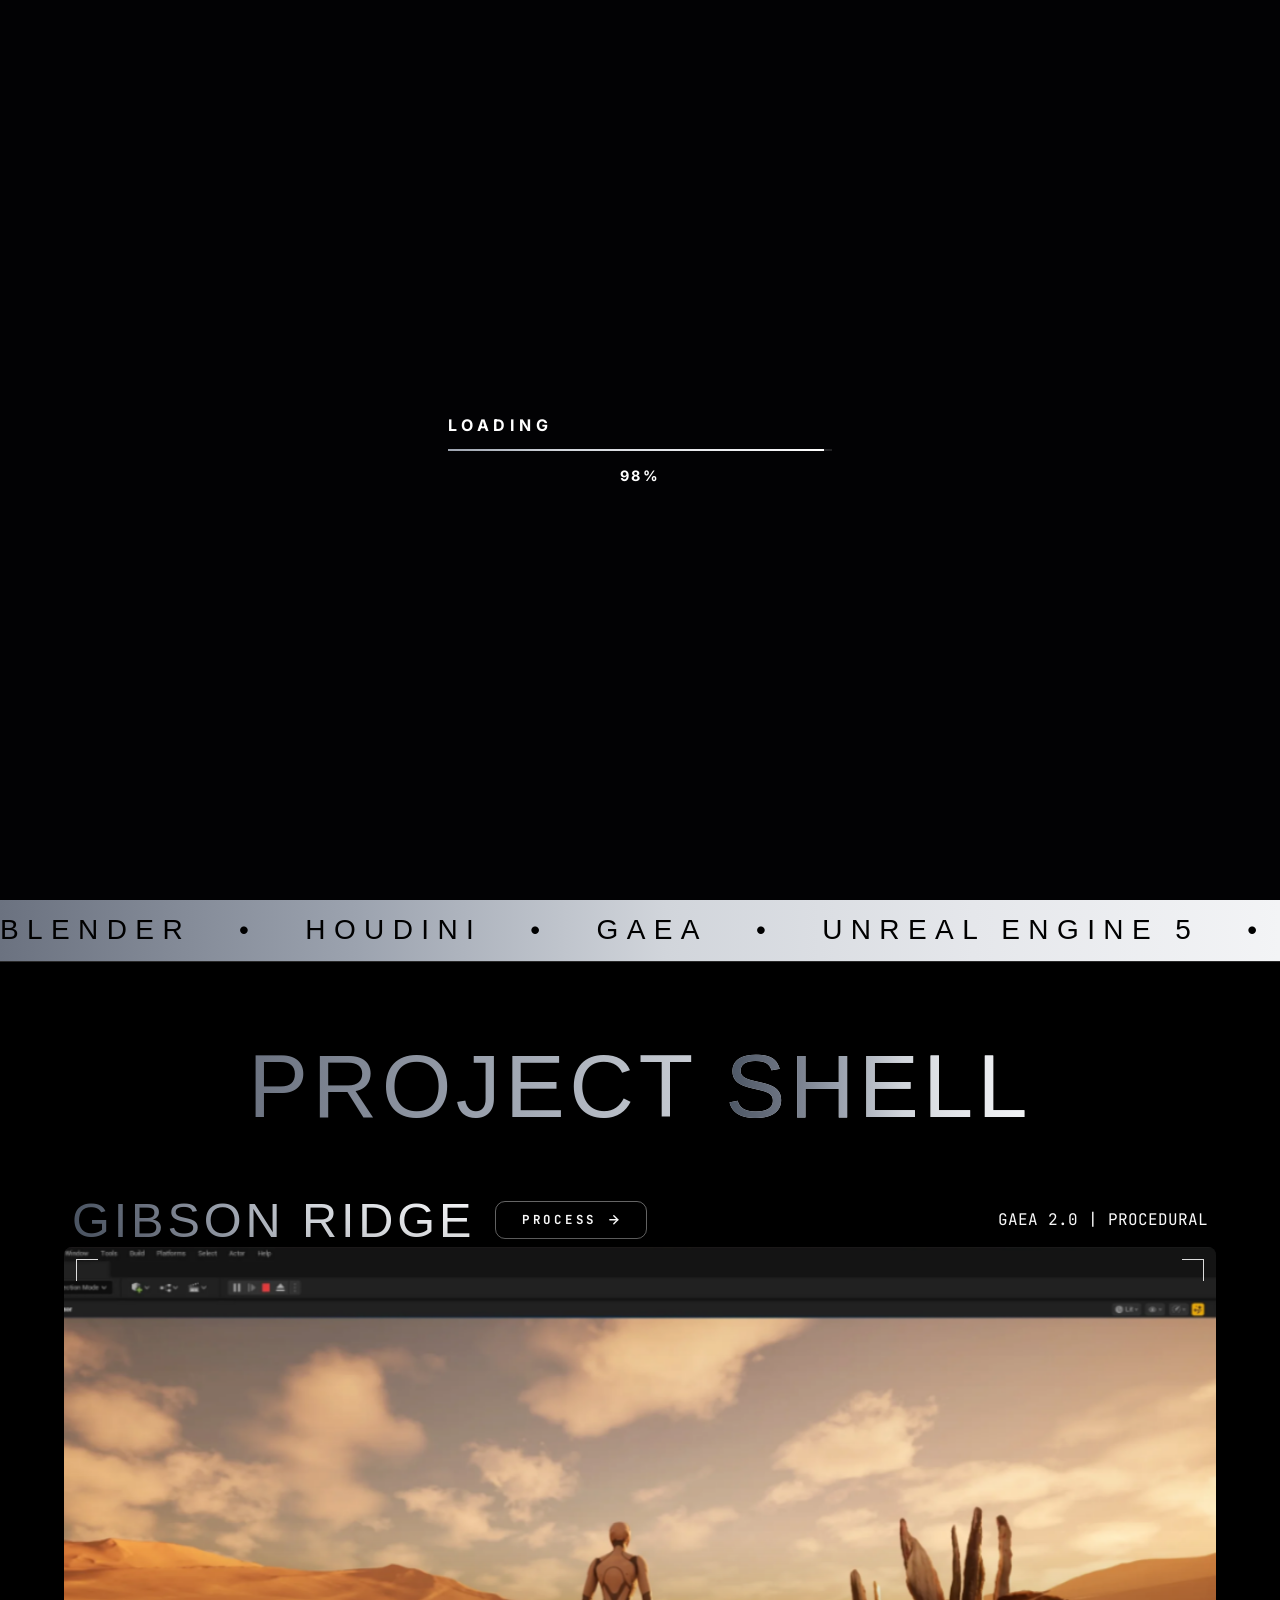
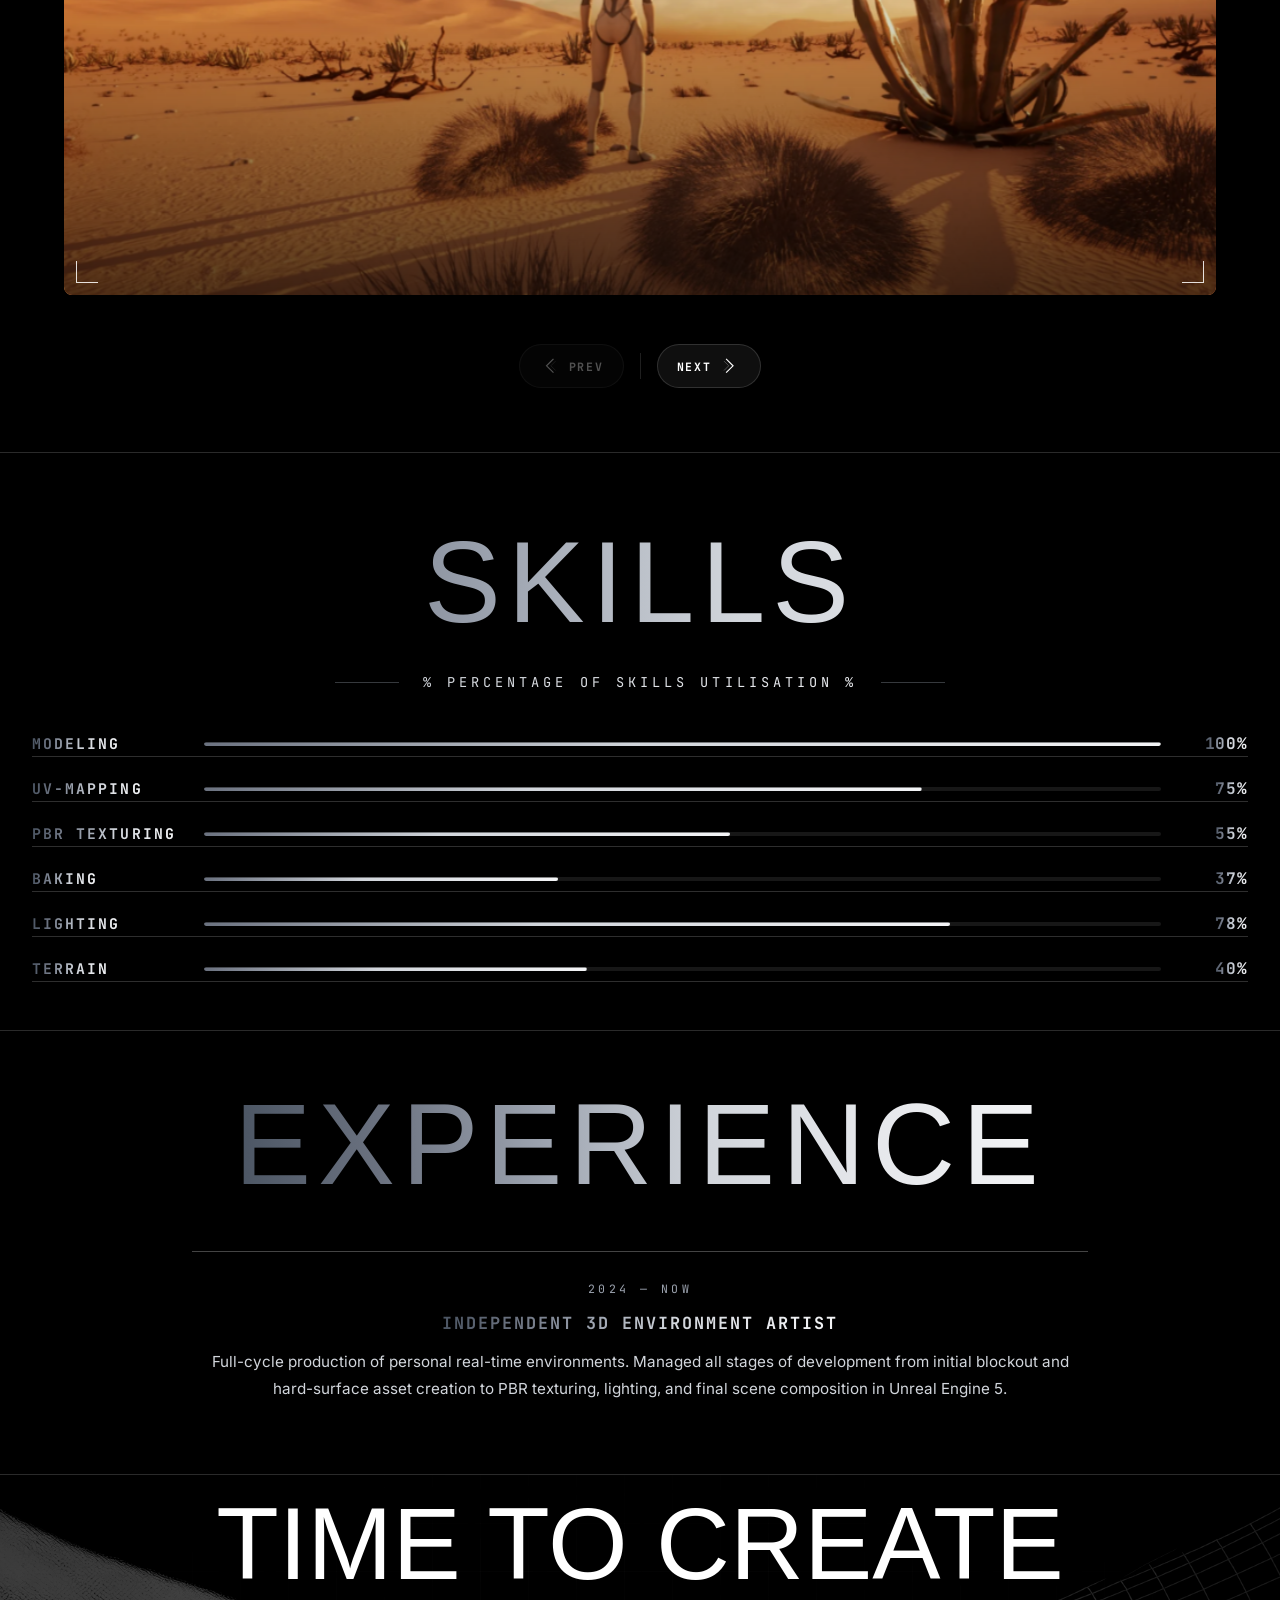
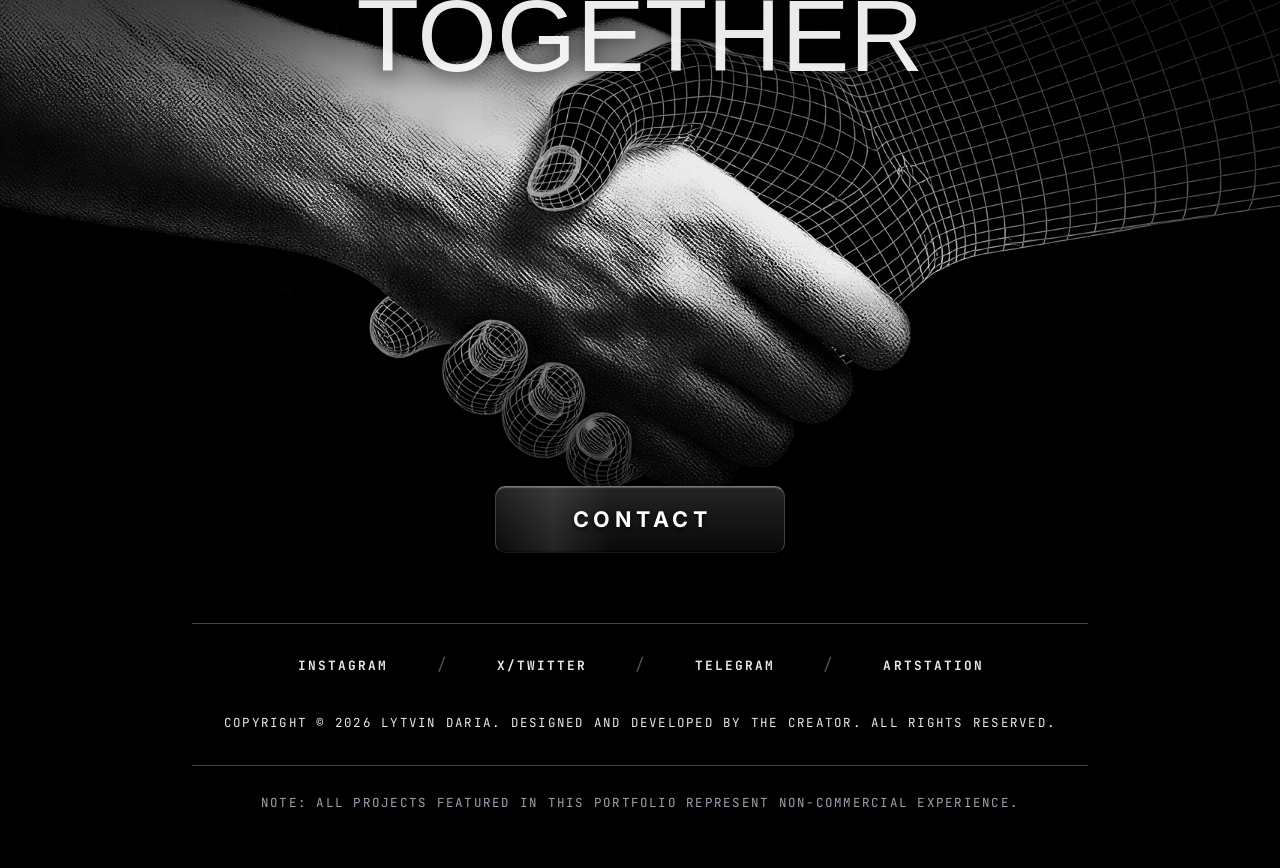
==== commit 7cf646c2: "Add files via upload" ====
--- a/index.html
+++ b/index.html
@@ -23,8 +23,8 @@
 
     <title>JUI PORTFOLIO</title>
 
-    <!-- Laptop Favicon (High-Resolution Monochrome Tech Icon) -->
-    <link rel="icon" type="image/svg+xml" href="data:image/svg+xml,%3Csvg xmlns='http://www.w3.org/2000/svg' viewBox='0 0 64 64'%3E%3Crect width='64' height='64' rx='10' fill='%23020204'/%3E%3Ctext x='32' y='41' font-family='Courier New, monospace' font-size='24' font-weight='bold' fill='%23FFFFFF' text-anchor='middle'%3EJUI%3C/text%3E%3C/svg%3E">
+    <!-- Favicon — single J, high contrast -->
+    <link rel="icon" type="image/svg+xml" href="data:image/svg+xml,%3Csvg xmlns='http://www.w3.org/2000/svg' viewBox='0 0 64 64'%3E%3Crect width='64' height='64' rx='14' fill='%23000000'/%3E%3Ctext x='32' y='46' font-family='Inter,Arial,sans-serif' font-size='42' font-weight='900' fill='%23FFFFFF' text-anchor='middle'%3EJ%3C/text%3E%3C/svg%3E">
 
     <!-- Font Awesome 6 Icons -->
     <link rel="stylesheet" href="https://cdnjs.cloudflare.com/ajax/libs/font-awesome/6.5.1/css/all.min.css" integrity="sha512-DTOQO9RWCH3ppGqcWaEA1BIZOC6xxalwEsw9c2QQeAIftl+Vegovlnee1c9QX4TctnWMn13TZye+giMm8e2LwA==" crossorigin="anonymous" referrerpolicy="no-referrer" />
@@ -493,10 +493,15 @@
             </div>
         </section>
 
-        <section id="contact" class="contact">
-            <div class="contact-bg"></div>
-
-            <div class="contact-inner reveal">
+        <section id="contact" class="contact contact--handshake">
+            <div class="contact-handshake-bg" aria-hidden="true">
+                <!-- Замени src на свой high-res рукопожатия: assets/images/handshake.jpg -->
+                <img src="assets/images/handshake.jpg" alt="" class="contact-handshake-img" loading="lazy" onerror="this.style.display='none'">
+                <div class="contact-handshake-scrim"></div>
+                <div class="contact-handshake-grid"></div>
+            </div>
+
+            <div class="contact-inner contact-handshake-inner reveal">
 
                 <h2 class="contact-title title-reveal">
                     TIME TO CREATE <span>TOGETHER</span>
@@ -506,7 +511,6 @@
                     NEED AN ARTIST WHO CAN BUILD STUNNING 3D ENVIRONMENTS AND HANDLE COMPLEX PIPELINES? MY WORK IS RIGHT IN FRONT OF YOU. CLICK BELOW AND LET US MAKE SOMETHING GREAT.
                 </p>
 
-                <!-- Modernized Sharp CONTACT CTA -->
                 <a href="https://linktr.ee/juissuri" target="_blank" rel="noopener noreferrer" class="contact-cta magnetic-btn" id="main-contact-btn" aria-label="Contact me">
                     <span class="contact-cta-text">CONTACT</span>
                     <div class="contact-cta-scanline"></div>
@@ -517,13 +521,6 @@
 
     <footer class="footer">
         <div class="footer-inner">
-
-            <!-- Footer Logo -->
-            <div class="footer-logo-group">
-                <div class="logo logo--text-only" aria-label="JUI">
-                    <span class="logo-text">JUI</span>
-                </div>
-            </div>
 
             <!-- Single Row Horizontal Social Links -->
             <div class="social-links">
--- a/css/styles.css
+++ b/css/styles.css
@@ -34,8 +34,8 @@
 }
 
 *,::before,::after{margin:0;padding:0;box-sizing:border-box;border-width:0;border-style:solid}
-html{scroll-behavior:auto;line-height:1.5;-webkit-text-size-adjust:100%;tab-size:4;overflow-x:hidden}
-body{background-color:var(--c-black);color:var(--c-white);overflow-x:hidden;-webkit-font-smoothing:antialiased;-moz-osx-font-smoothing:grayscale;font-family:var(--font-mono);margin:0;line-height:inherit;overscroll-behavior-y:none;-webkit-tap-highlight-color:transparent}
+html{scroll-behavior:auto;line-height:1.5;-webkit-text-size-adjust:100%;tab-size:4;overflow-x:hidden;scroll-padding-top:4.5rem}
+body{background-color:var(--c-black);color:var(--c-white);overflow-x:hidden;-webkit-font-smoothing:antialiased;-moz-osx-font-smoothing:grayscale;font-family:var(--font-mono);margin:0;line-height:inherit;overscroll-behavior-y:auto;-webkit-tap-highlight-color:transparent}
 h1,h2,h3,h4,h5,h6{font-size:inherit;font-weight:inherit}
 a{color:inherit;text-decoration:inherit}
 b,strong{font-weight:bolder}
@@ -150,7 +150,7 @@
 .typing-cursor{animation:blink 0.9s step-end infinite;color:var(--c-gray-mid)}
 
 /* HERO — pure black (grid removed) */
-.hero{position:relative;min-height:100vh;padding-top:7rem;display:flex;flex-direction:column;justify-content:center;overflow:hidden;border-bottom:1px solid var(--c-border);background:#000000}
+.hero{position:relative;min-height:100vh;min-height:100dvh;min-height:100svh;padding-top:7rem;display:flex;flex-direction:column;justify-content:center;overflow:hidden;border-bottom:1px solid var(--c-border);background:#000000}
 .hero-lines{display:none}
 .hero-line{display:none}
 .hero-line-left{position:absolute;left:25%}
@@ -266,13 +266,13 @@
     padding: 1.5rem calc(50vw - min(45vw, 750px));
     overflow-x: auto;
     overflow-y: hidden;
-    scroll-snap-type: x mandatory;
+    scroll-snap-type: x proximity;
     scroll-behavior: smooth;
     -webkit-overflow-scrolling: touch;
     scrollbar-width: none;
     cursor: grab;
     will-change: scroll-position;
-    touch-action: pan-x pan-y;
+    touch-action: pan-x;
     overscroll-behavior-x: contain;
     -ms-overflow-style: none;
 }
@@ -459,7 +459,7 @@
     letter-spacing: 0.3em;
     text-transform: uppercase;
     text-decoration: none;
-    border-radius: 2px;
+    border-radius: 10px;
     transition: all 250ms cubic-bezier(0.16, 1, 0.3, 1);
     cursor: pointer;
     white-space: nowrap;
@@ -649,12 +649,24 @@
 }
 
 /* CONTACT SECTION */
-.contact{padding:8rem 0;position:relative;background:#000000;color:var(--c-white);overflow:hidden;border-top:1px solid var(--c-border)}
-.contact-bg{display:none}
+.contact{padding:8rem 0;position:relative;background:linear-gradient(90deg,#6B7280 0%,#9CA3AF 28%,#D1D5DB 52%,#E5E7EB 76%,#F3F4F6 100%);color:var(--c-black);overflow:hidden}
+.contact-bg{position:absolute;inset:0;opacity:0.07;filter:none;background-image:linear-gradient(to right,rgba(0,0,0,0.08) 1px,transparent 1px),linear-gradient(to bottom,rgba(0,0,0,0.08) 1px,transparent 1px);background-size:50px 50px;display:block}
+.contact--handshake{background:#000000;color:var(--c-white);min-height:76vh;display:flex;align-items:stretch;justify-content:center;padding:0;border-top:none}
+.contact-handshake-bg{position:absolute;inset:0;z-index:0;overflow:hidden;background:#000}
+.contact-handshake-img{width:100%;height:100%;object-fit:cover;object-position:center 68%;filter:grayscale(1) contrast(1.12) brightness(0.92);display:block}
+.contact-handshake-scrim{position:absolute;inset:0;background:linear-gradient(to bottom, rgba(0,0,0,0.55) 0%, rgba(0,0,0,0.45) 18%, transparent 32%, transparent 58%, rgba(0,0,0,0.55) 82%, rgba(0,0,0,0.88) 100%), radial-gradient(85% 70% at 50% 68%, transparent 38%, rgba(0,0,0,0.5) 78%)}
+.contact-handshake-grid{position:absolute;inset:0;background-image:linear-gradient(to right, rgba(255,255,255,0.05) 1px, transparent 1px), linear-gradient(to bottom, rgba(255,255,255,0.05) 1px, transparent 1px);background-size:48px 48px;opacity:0.32;mask-image:radial-gradient(70% 60% at 50% 38%, #000 42%, transparent 76%)}
+.contact-handshake-inner{padding:0;max-width:100%;width:100%;min-height:76vh;display:flex;flex-direction:column;align-items:center;justify-content:space-between;gap:0;margin:0 auto;text-align:center}
+.contact--handshake .contact-title{margin:0;padding:1.4rem 1.5rem 0.4rem;font-size:clamp(3rem,8vw,7rem);line-height:0.9;max-width:1100px}
+.contact--handshake .contact-text{display:none !important}
+.contact--handshake .contact-cta{margin:0 0 0.4rem 0}
+.contact--handshake .contact-title{color:#FFFFFF;text-shadow:0 2px 20px rgba(0,0,0,0.65)}
+.contact--handshake .contact-title span{color:rgba(255,255,255,0.92)}
+.contact--handshake .contact-text{color:rgba(255,255,255,0.82);border-color:rgba(255,255,255,0.14);max-width:42rem}
 .contact-inner{max-width:var(--max-w);margin:0 auto;padding:0 1.5rem;position:relative;z-index:10;display:flex;flex-direction:column;align-items:center;text-align:center}
-.contact-title{font-family:var(--font-display);font-size:clamp(4rem,12vw,14rem);line-height:1;color:var(--c-white);margin-bottom:2.5rem}
-.contact-title span{color:var(--c-gray-light)}
-.contact-text{font-family:var(--font-mono);font-size:clamp(1rem, 1.3vw, 1.22rem);font-weight:700;text-transform:uppercase;letter-spacing:.16em;line-height:1.9;margin-bottom:3.5rem;max-width:78rem;width:100%;color:var(--c-gray-light);border-top:1px solid rgba(255,255,255,0.14);border-bottom:1px solid rgba(255,255,255,0.14);padding:2rem 1.5rem}
+.contact-title{font-family:var(--font-display);font-size:clamp(4rem,12vw,14rem);line-height:1;color:var(--c-black);margin-bottom:2.5rem}
+.contact-title span{color:var(--c-dark-3)}
+.contact-text{font-family:var(--font-mono);font-size:clamp(1rem, 1.3vw, 1.22rem);font-weight:700;text-transform:uppercase;letter-spacing:.16em;line-height:1.9;margin-bottom:3.5rem;max-width:78rem;width:100%;color:var(--c-dark-3);border-top:1px solid rgba(0,0,0,0.18);border-bottom:1px solid rgba(0,0,0,0.18);padding:2rem 1.5rem}
 
 /* MAIN CONTACT CTA */
 .contact-cta {
@@ -677,7 +689,7 @@
     border: 1px solid #444444;
     border-top: 1px solid #777777;
     border-bottom: 1px solid #1a1a1a;
-    border-radius: 3px;
+    border-radius: 10px;
     box-shadow: inset 0 1px 1px rgba(255, 255, 255, 0.28),
                 inset 0 -1px 2px rgba(0, 0, 0, 0.9),
                 0 6px 18px rgba(0, 0, 0, 0.6),
@@ -729,7 +741,7 @@
 /* FOOTER — HIGH VISIBILITY & CONTRAST */
 .footer {
     background-color: var(--c-black);
-    border-top: 1px solid var(--c-border-mid);
+    border-top: none;
     padding: 4rem 0 3.5rem;
 }
 .footer-inner {
@@ -881,9 +893,22 @@
     }
     .nav-drawer-link:last-of-type{border-bottom:none}
     .about-me-btn--drawer{
-        margin-top:0.75rem;justify-content:center;width:100%;
-        border:1px solid rgba(255,255,255,0.18);border-radius:8px;
-        padding:0.95rem 1rem;background:rgba(255,255,255,0.06);
+        display:flex;align-items:center;min-height:48px;
+        font-family:var(--font-mono);font-size:0.95rem;font-weight:700;
+        letter-spacing:0.18em;text-transform:uppercase;
+        background:var(--gradient-orange-strong);
+        -webkit-background-clip:text;
+        background-clip:text;
+        -webkit-text-fill-color:transparent;
+        color:transparent;
+        border:none;
+        border-bottom:none;
+        padding:0;
+        margin-top:0;
+        justify-content:flex-start;
+        width:auto;
+        background-color:transparent;
+        border-radius:0;
     }
 }
 @media (max-width:640px){
@@ -926,7 +951,7 @@
     .pshell-pending-text{font-size:1.5rem}
     .pshell-pending-badge{font-size:0.58rem}
     /* SKILLS — fix pipes overflow */
-    .skills-section{padding:2.5rem 0 2rem}
+    .skills-section{padding:2rem 0 1.2rem}
     .skills-inner{padding:0 1rem}
     .skills-title{font-size:clamp(2.4rem, 10vw, 3.2rem);margin-bottom:1rem}
     .dossier-header{padding:0.85rem 0.75rem 0.7rem;margin-bottom:1rem}
@@ -943,7 +968,7 @@
     .skill-right{width:3.6rem}
     .skill-percent{font-size:0.82rem}
     /* EXPERIENCE */
-    .exp-section{padding:2.5rem 0 3rem}
+    .exp-section{padding:1.8rem 0 2rem}
     .exp-inner{padding:0 1rem}
     .exp-grid{gap:1.5rem}
     .exp-item{padding-top:1.15rem}
@@ -960,6 +985,12 @@
     .contact-text{font-size:0.78rem;letter-spacing:0.1em;line-height:1.75;padding:1.15rem 0.75rem;margin-bottom:1.75rem}
     .contact-cta{padding:0.95rem 1.5rem;font-size:0.85rem;letter-spacing:0.18em;width:100%;max-width:22rem}
     .contact-cta-text{font-size:0.85rem;letter-spacing:0.16em}
+    .contact--handshake{min-height:58vh}
+    .contact-handshake-inner{min-height:58vh;padding:0;gap:0;max-width:100%;align-items:center;text-align:center;margin:0 auto;justify-content:space-between}
+    .contact--handshake .contact-title{padding:1.2rem 1rem 0.4rem;font-size:clamp(2.4rem,8.5vw,4.2rem);line-height:0.9}
+    .contact--handshake .contact-cta{margin:0 0 0.3rem 0}
+    .contact-handshake-img{object-position:center 68%}
+    .contact-handshake-scrim{background:linear-gradient(to bottom, rgba(0,0,0,0.28) 0%, transparent 32%, transparent 62%, rgba(0,0,0,0.72) 100%), radial-gradient(85% 70% at 50% 68%, transparent 40%, rgba(0,0,0,0.5) 78%)}
     /* FOOTER */
     .footer{padding:2.5rem 0 2rem}
     .footer-inner{padding:0 1rem;gap:1.25rem}
@@ -1037,7 +1068,7 @@
 /* ==========================================================================
    SKILLS SECTION — standalone block after projects
    ========================================================================== */
-.skills-section{padding:6.5rem 0;border-bottom:1px solid var(--c-border);position:relative;overflow:hidden}
+.skills-section{padding:4.5rem 0 3rem;border-bottom:1px solid var(--c-border);position:relative;overflow:hidden}
 .skills-inner{max-width:115rem;margin:0 auto;padding:0 2rem;width:100%}
 .skills-section .skills-header{margin-top:0}
 .skills-title{font-family:var(--font-display);font-size:clamp(4.5rem,9vw,8.5rem);line-height:1;letter-spacing:0.06em;text-align:center;margin:0 0 2rem;background:var(--gradient-orange-strong);-webkit-background-clip:text;background-clip:text;-webkit-text-fill-color:transparent;color:transparent}
@@ -1145,7 +1176,7 @@
 /* ==========================================================================
    EXPERIENCE / RESUME SECTION
    ========================================================================== */
-.exp-section{padding:6rem 0 7rem;border-bottom:1px solid var(--c-border);position:relative;overflow:hidden}
+.exp-section{padding:3.5rem 0 4.5rem;border-bottom:1px solid var(--c-border);position:relative;overflow:hidden}
 .exp-inner{max-width:90rem;margin:0 auto;padding:0 2rem;width:100%;display:flex;flex-direction:column;align-items:center}
 .exp-grid{width:100%;display:grid;grid-template-columns:repeat(auto-fit,minmax(280px,1fr));gap:2.5rem;margin-top:1rem}
 .exp-item{display:flex;flex-direction:column;align-items:center;text-align:center;gap:0.85rem;border-top:1px solid var(--c-border-mid);padding-top:1.75rem;max-width:56rem;margin:0 auto;transition:border-color 300ms ease}
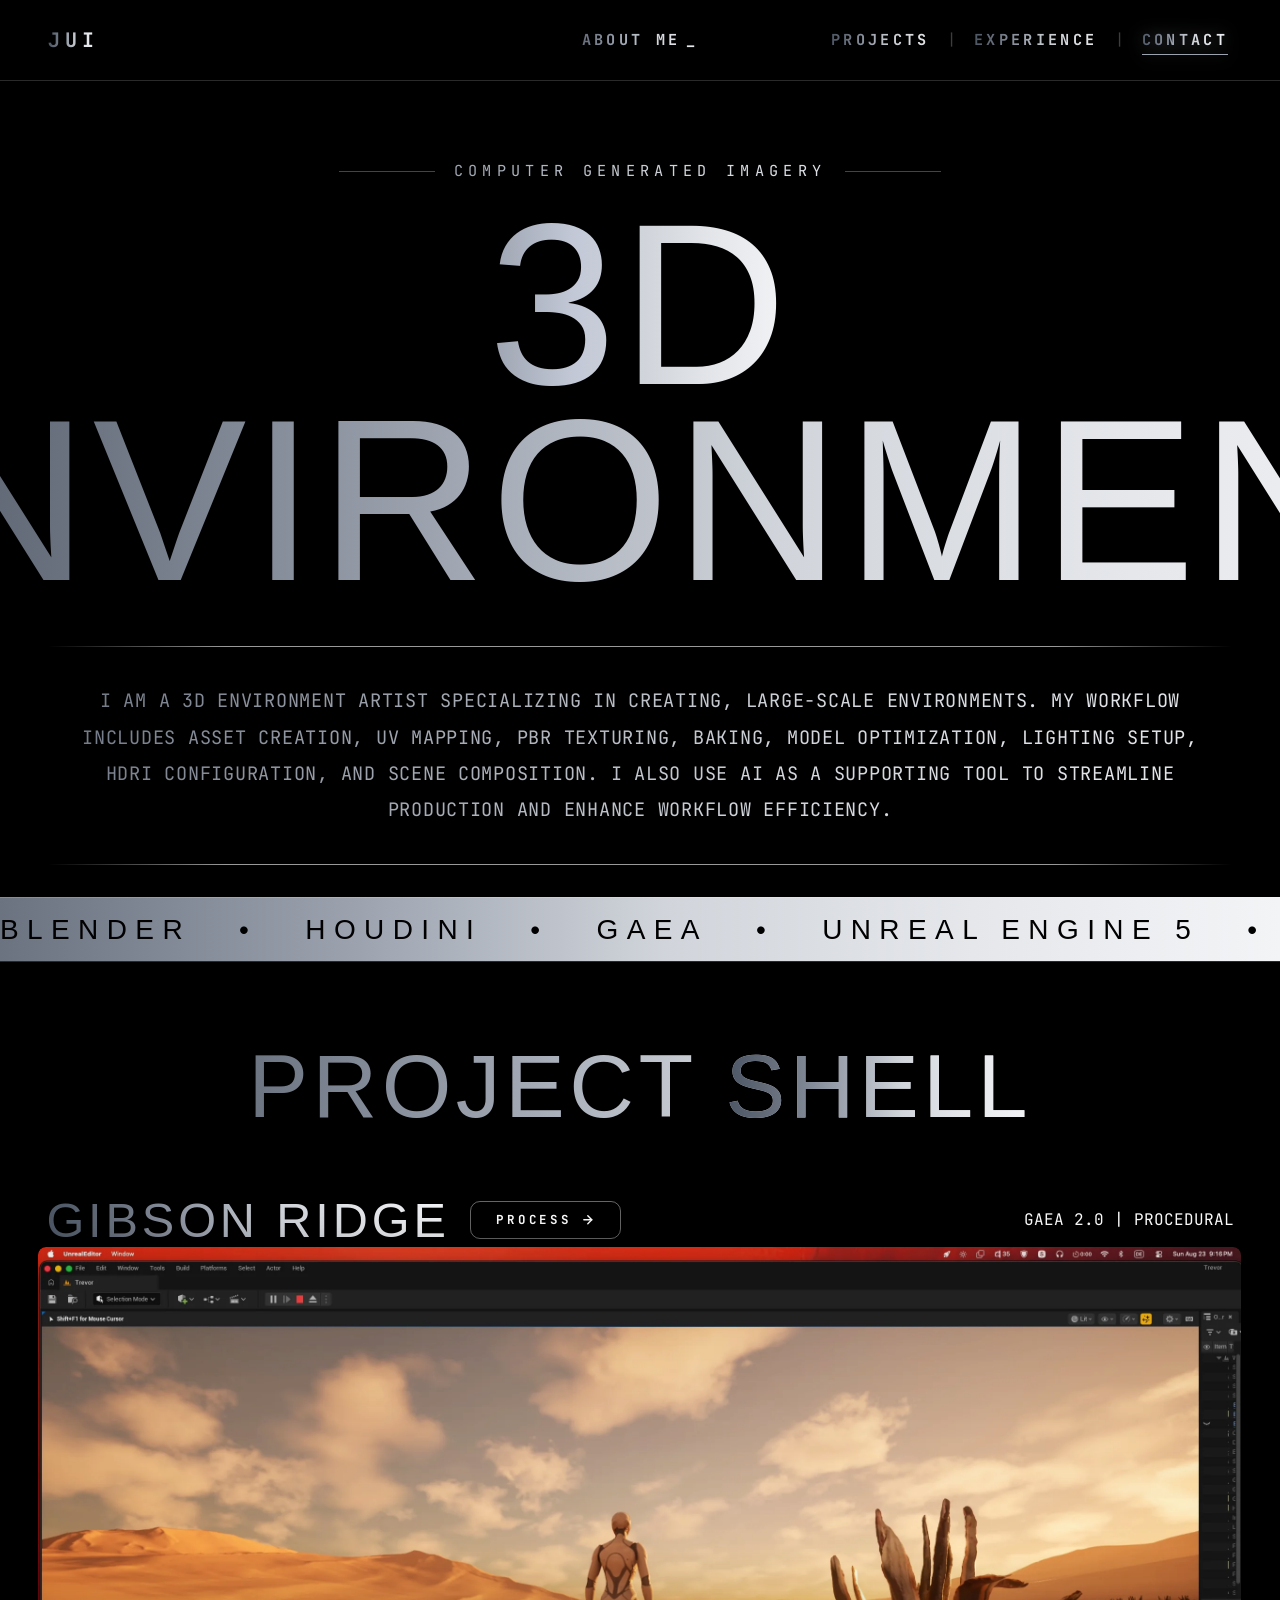
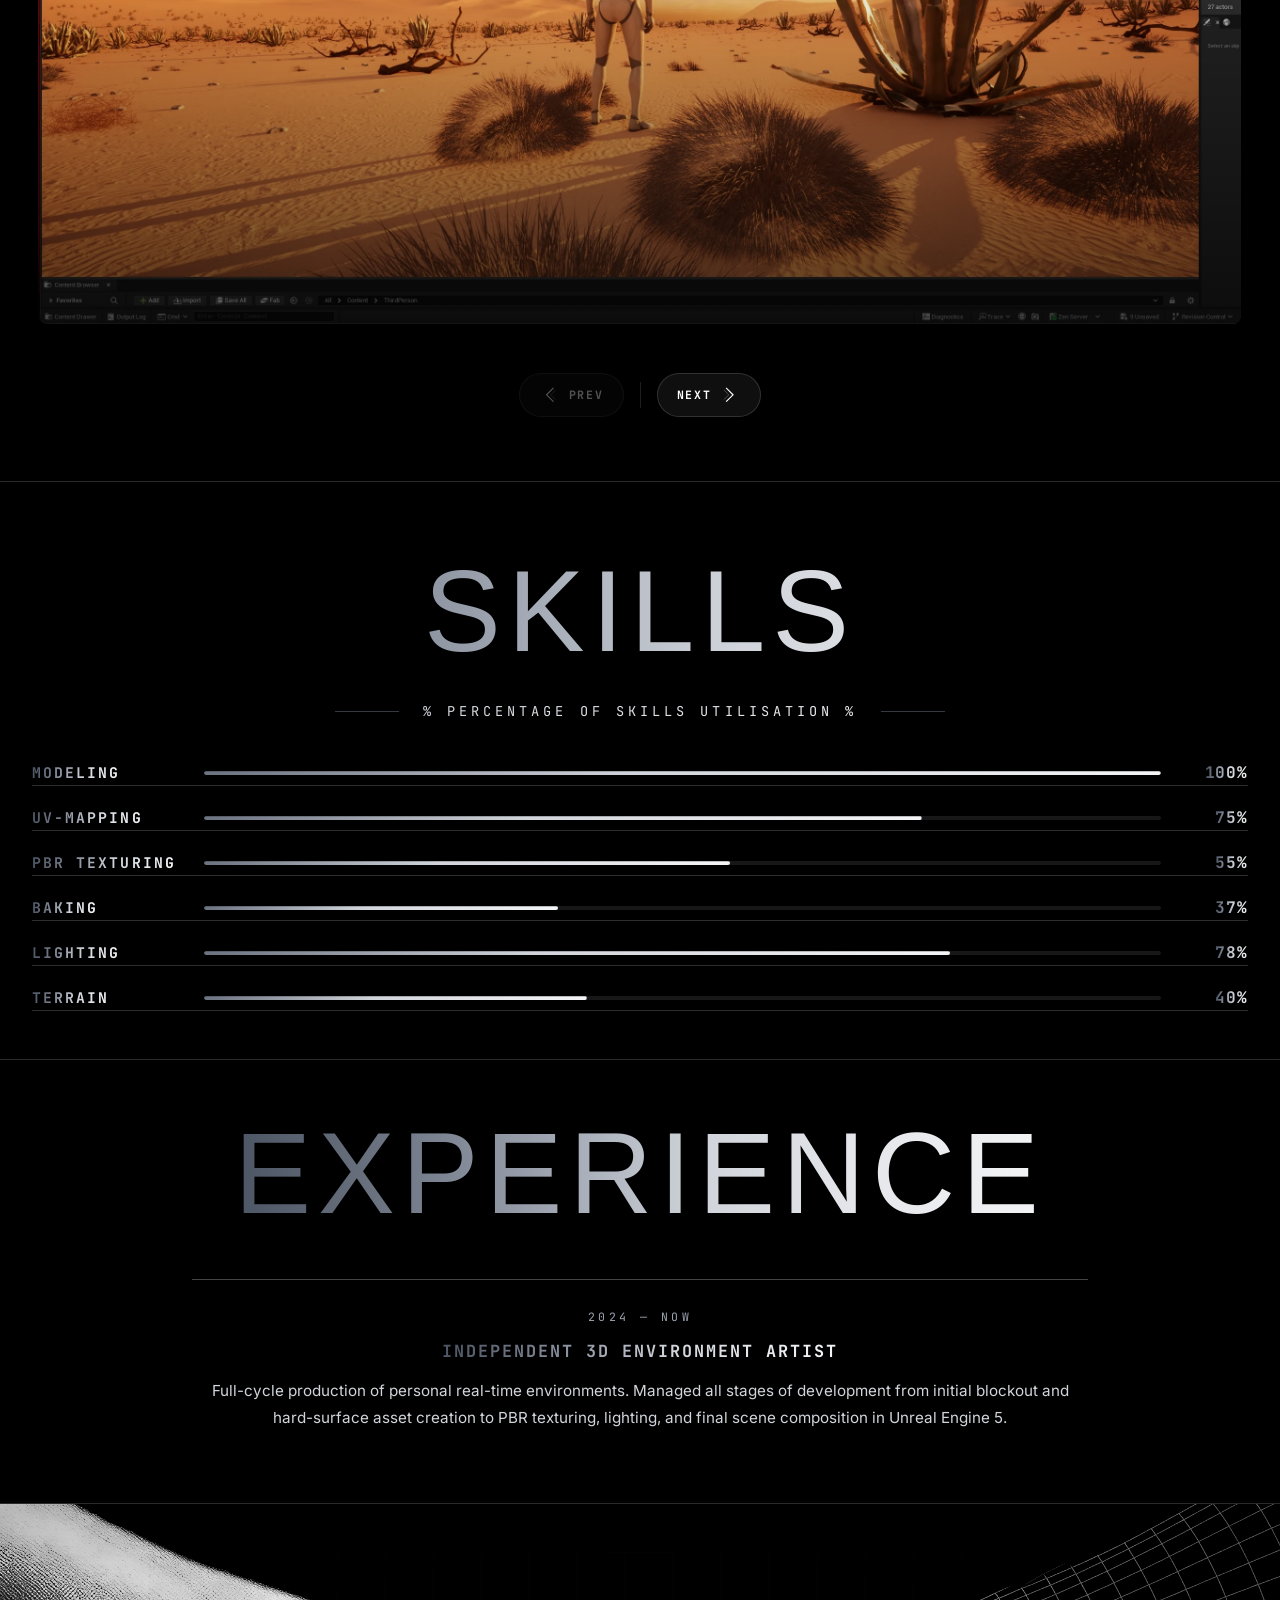
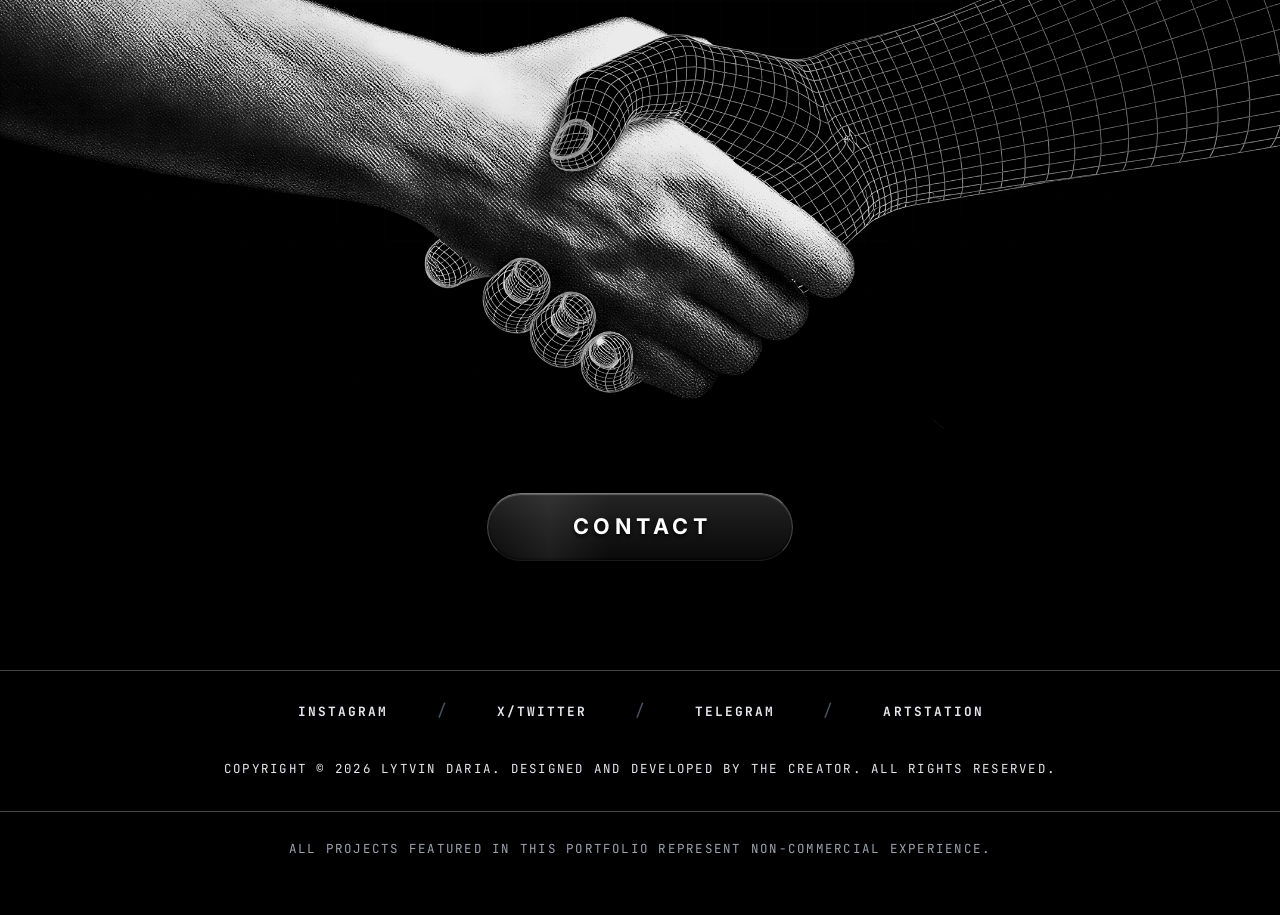
==== commit de129798: "Add files via upload" ====
--- a/index.html
+++ b/index.html
@@ -7,19 +7,7 @@
     <meta name="keywords" content="3D Environment Artist, Daria Lytvin, 3D Art, Unreal Engine 5, Blender, Substance Painter, Portfolio">
     <meta name="author" content="Daria Lytvin">
     
-    <!-- Open Graph / Facebook -->
-    <meta property="og:type" content="website">
-    <meta property="og:url" content="https://juissuri.github.io/">
-    <meta property="og:title" content="JUI PORTFOLIO | 3D ENVIRONMENT ARTIST">
-    <meta property="og:description" content="JUI PORTFOLIO - Daria Lytvin 3D Environment Artist Portfolio. Specializing in creating large-scale environments, PBR texturing, lighting, and scene composition.">
-    <meta property="og:image" content="https://juissuri.github.io/assets/images/simons-garage.jpg">
-    
-    <!-- Twitter -->
-    <meta property="twitter:card" content="summary_large_image">
-    <meta property="twitter:url" content="https://juissuri.github.io/">
-    <meta property="twitter:title" content="JUI PORTFOLIO | 3D ENVIRONMENT ARTIST">
-    <meta property="twitter:description" content="JUI PORTFOLIO - Daria Lytvin 3D Environment Artist Portfolio. Specializing in creating large-scale environments, PBR texturing, lighting, and scene composition.">
-    <meta property="twitter:image" content="https://juissuri.github.io/assets/images/simons-garage.jpg">
+    <!-- Preview disabled: no Open Graph / Twitter Card -->
 
     <title>JUI PORTFOLIO</title>
 
@@ -36,20 +24,9 @@
     <link rel="stylesheet" href="css/styles.css">
 
 </head>
-<body class="is-preloading">
-    <!-- Terminal Preloader -->
-    <div class="preloader" id="preloader" aria-hidden="true">
-        <div class="preloader-inner">
-            <div class="preloader-caption">LOADING</div>
-            <div class="preloader-progress"><span class="preloader-bar" id="preloader-bar"></span></div>
-            <div class="preloader-percent" id="preloader-percent">0%</div>
-        </div>
-    </div>
-
+<body>
     <!-- Top Scroll Progress Indicator -->
     <div class="scroll-progress-bar" id="scroll-progress" aria-hidden="true"></div>
-
-    <div class="bg-noise"></div>
 
     <svg class="svg-definitions" aria-hidden="true">
         <symbol id="logo-laptop" viewBox="0 0 100 100">
@@ -503,19 +480,10 @@
 
             <div class="contact-inner contact-handshake-inner reveal">
 
-                <h2 class="contact-title title-reveal">
-                    TIME TO CREATE <span>TOGETHER</span>
-                </h2>
-
-                <p class="contact-text">
-                    NEED AN ARTIST WHO CAN BUILD STUNNING 3D ENVIRONMENTS AND HANDLE COMPLEX PIPELINES? MY WORK IS RIGHT IN FRONT OF YOU. CLICK BELOW AND LET US MAKE SOMETHING GREAT.
-                </p>
-
                 <a href="https://linktr.ee/juissuri" target="_blank" rel="noopener noreferrer" class="contact-cta magnetic-btn" id="main-contact-btn" aria-label="Contact me">
                     <span class="contact-cta-text">CONTACT</span>
                     <div class="contact-cta-scanline"></div>
                 </a>
-            </div>
         </section>
     </main>
 
@@ -542,7 +510,7 @@
 
             <!-- Note -->
             <div class="footer-note">
-                NOTE: ALL PROJECTS FEATURED IN THIS PORTFOLIO REPRESENT NON-COMMERCIAL EXPERIENCE.
+                ALL PROJECTS FEATURED IN THIS PORTFOLIO REPRESENT NON-COMMERCIAL EXPERIENCE.
             </div>
         </div>
     </footer>
@@ -593,7 +561,7 @@
                     <div class="id-card-section id-bio-section">
                         <span class="id-label">Biography:</span>
                         <div class="id-bio-text">
-                            I create 3D worlds. Cinematic aesthetics are my passion, but I can also easily adapt to a variety of artistic styles and settings. I’m always open to new horizons and a wide range of projects. 🎬 I specialise in creating environments for the games industry and cinematic scenes.
+                            I create 3D worlds. Cinematic aesthetics are my passion, but I can also easily adapt to a variety of artistic styles and settings. I’m always open to new horizons and a wide range of projects.
                         </div>
                     </div>
                 </div>
--- a/css/styles.css
+++ b/css/styles.css
@@ -66,7 +66,7 @@
 .social-link:active,.nav-link:active{transform:scale(0.95) !important;filter:brightness(1.5)!important;transition:all 50ms ease!important}
 
 .bg-tech-grid{background-size:50px 50px;background-image:linear-gradient(to right,rgba(60,60,60,0.25) 1px,transparent 1px),linear-gradient(to bottom,rgba(60,60,60,0.25) 1px,transparent 1px)}
-.bg-noise{position:fixed;top:0;left:0;width:100vw;height:100vh;pointer-events:none;z-index:50;opacity:0.035;animation:grainShift 0.8s steps(1,end) infinite;background-image:url("data:image/svg+xml,%3Csvg viewBox='0 0 200 200' xmlns='http://www.w3.org/2000/svg'%3E%3Cfilter id='noiseFilter'%3E%3CfeTurbulence type='fractalNoise' baseFrequency='0.8' numOctaves='3' stitchTiles='stitch'/%3E%3C/filter%3E%3Crect width='100%25' height='100%25' filter='url(%23noiseFilter)'/%3E%3C/svg%3E")}
+/* bg-noise removed for minimalism */
 .scroll-progress-bar{position:fixed;top:0;left:0;height:2px;width:0%;background:var(--c-white);z-index:100;transition:width 0.1s linear}
 .marquee-container{display:flex;white-space:nowrap;overflow:hidden;width:200%}
 .marquee-content{display:flex;gap:3rem;white-space:nowrap}
@@ -149,6 +149,36 @@
 .about-me-btn:hover .about-me-glow{box-shadow:0 0 14px rgba(255,255,255,0.18)}
 .typing-cursor{animation:blink 0.9s step-end infinite;color:var(--c-gray-mid)}
 
+/* Variant A — живая кнопка (только ПК) */
+@media (hover: hover) and (pointer: fine) {
+    .about-me-btn{
+        animation:aboutFloat 3.8s ease-in-out infinite;
+        will-change:transform;
+    }
+    .about-me-btn::after{
+        content:'';
+        position:absolute;
+        left:1.2rem;right:1.2rem;bottom:0.15rem;
+        height:1px;
+        background:#FFFFFF;
+        transform:scaleX(0);
+        transform-origin:right;
+        transition:transform 350ms cubic-bezier(0.16,1,0.3,1);
+        opacity:0.9;
+    }
+    .about-me-btn:hover::after{
+        transform:scaleX(1);
+        transform-origin:left;
+    }
+    .about-me-btn:hover{
+        animation-play-state:paused;
+    }
+}
+@keyframes aboutFloat{
+    0%,100%{transform:translateY(0)}
+    50%{transform:translateY(-3.5px)}
+}
+
 /* HERO — pure black (grid removed) */
 .hero{position:relative;min-height:100vh;min-height:100dvh;min-height:100svh;padding-top:7rem;display:flex;flex-direction:column;justify-content:center;overflow:hidden;border-bottom:1px solid var(--c-border);background:#000000}
 .hero-lines{display:none}
@@ -258,12 +288,12 @@
     width: 100%;
 }
 
-/* Track — centered scrolling with massive active viewport */
+/* Track — centered scrolling with larger active viewport */
 .pshell-track {
     display: flex;
     align-items: flex-start;
-    gap: 2.5vw;
-    padding: 1.5rem calc(50vw - min(45vw, 750px));
+    gap: 1.2vw;
+    padding: 1.5rem calc(50vw - min(47vw, 840px));
     overflow-x: auto;
     overflow-y: hidden;
     scroll-snap-type: x proximity;
@@ -309,7 +339,7 @@
 
 .pshell-card {
     position: relative;
-    flex: 0 0 min(90vw, 1500px);
+    flex: 0 0 min(94vw, 1680px);
     scroll-snap-align: center;
     scroll-snap-stop: always;
     display: flex;
@@ -651,12 +681,12 @@
 /* CONTACT SECTION */
 .contact{padding:8rem 0;position:relative;background:linear-gradient(90deg,#6B7280 0%,#9CA3AF 28%,#D1D5DB 52%,#E5E7EB 76%,#F3F4F6 100%);color:var(--c-black);overflow:hidden}
 .contact-bg{position:absolute;inset:0;opacity:0.07;filter:none;background-image:linear-gradient(to right,rgba(0,0,0,0.08) 1px,transparent 1px),linear-gradient(to bottom,rgba(0,0,0,0.08) 1px,transparent 1px);background-size:50px 50px;display:block}
-.contact--handshake{background:#000000;color:var(--c-white);min-height:76vh;display:flex;align-items:stretch;justify-content:center;padding:0;border-top:none}
-.contact-handshake-bg{position:absolute;inset:0;z-index:0;overflow:hidden;background:#000}
-.contact-handshake-img{width:100%;height:100%;object-fit:cover;object-position:center 68%;filter:grayscale(1) contrast(1.12) brightness(0.92);display:block}
-.contact-handshake-scrim{position:absolute;inset:0;background:linear-gradient(to bottom, rgba(0,0,0,0.55) 0%, rgba(0,0,0,0.45) 18%, transparent 32%, transparent 58%, rgba(0,0,0,0.55) 82%, rgba(0,0,0,0.88) 100%), radial-gradient(85% 70% at 50% 68%, transparent 38%, rgba(0,0,0,0.5) 78%)}
-.contact-handshake-grid{position:absolute;inset:0;background-image:linear-gradient(to right, rgba(255,255,255,0.05) 1px, transparent 1px), linear-gradient(to bottom, rgba(255,255,255,0.05) 1px, transparent 1px);background-size:48px 48px;opacity:0.32;mask-image:radial-gradient(70% 60% at 50% 38%, #000 42%, transparent 76%)}
-.contact-handshake-inner{padding:0;max-width:100%;width:100%;min-height:76vh;display:flex;flex-direction:column;align-items:center;justify-content:space-between;gap:0;margin:0 auto;text-align:center}
+.contact--handshake{background:#000000;color:var(--c-white);min-height:auto;display:flex;flex-direction:column;align-items:stretch;justify-content:flex-start;padding:0;border-top:none}
+.contact-handshake-bg{position:relative;inset:auto;z-index:0;overflow:hidden;background:#000;height:auto;min-height:auto;max-height:none;flex-shrink:0;display:block;width:100%}
+.contact-handshake-img{width:100%;height:auto;max-height:none;object-fit:cover;object-position:center;filter:grayscale(1) contrast(1.12) brightness(0.92);display:block;transform:none}
+.contact-handshake-scrim{position:absolute;inset:0;background:linear-gradient(to bottom, rgba(0,0,0,0.18) 0%, transparent 22%, transparent 78%, rgba(0,0,0,0.22) 100%)}
+.contact-handshake-grid{position:absolute;inset:0;background-image:linear-gradient(to right, rgba(255,255,255,0.05) 1px, transparent 1px), linear-gradient(to bottom, rgba(255,255,255,0.05) 1px, transparent 1px);background-size:48px 48px;opacity:0.18;mask-image:radial-gradient(70% 60% at 50% 38%, #000 42%, transparent 76%)}
+.contact-handshake-inner{padding:2.8rem 1.5rem;max-width:100%;width:100%;min-height:auto;display:flex;flex-direction:column;align-items:center;justify-content:center;gap:0;margin:0 auto;text-align:center;background:#000;position:relative;z-index:1}
 .contact--handshake .contact-title{margin:0;padding:1.4rem 1.5rem 0.4rem;font-size:clamp(3rem,8vw,7rem);line-height:0.9;max-width:1100px}
 .contact--handshake .contact-text{display:none !important}
 .contact--handshake .contact-cta{margin:0 0 0.4rem 0}
@@ -668,14 +698,14 @@
 .contact-title span{color:var(--c-dark-3)}
 .contact-text{font-family:var(--font-mono);font-size:clamp(1rem, 1.3vw, 1.22rem);font-weight:700;text-transform:uppercase;letter-spacing:.16em;line-height:1.9;margin-bottom:3.5rem;max-width:78rem;width:100%;color:var(--c-dark-3);border-top:1px solid rgba(0,0,0,0.18);border-bottom:1px solid rgba(0,0,0,0.18);padding:2rem 1.5rem}
 
-/* MAIN CONTACT CTA */
+/* MAIN CONTACT CTA — Premium Glass pill */
 .contact-cta {
     position: relative;
     display: inline-flex;
     align-items: center;
     justify-content: center;
     gap: 1.25rem;
-    padding: 1.35rem 4.5rem;
+    padding: 1.4rem 5rem;
     background: linear-gradient(180deg, #242424 0%, #161616 50%, #0a0a0a 100%);
     color: #FFFFFF;
     font-family: var(--font-mono);
@@ -689,7 +719,7 @@
     border: 1px solid #444444;
     border-top: 1px solid #777777;
     border-bottom: 1px solid #1a1a1a;
-    border-radius: 10px;
+    border-radius: 999px;
     box-shadow: inset 0 1px 1px rgba(255, 255, 255, 0.28),
                 inset 0 -1px 2px rgba(0, 0, 0, 0.9),
                 0 6px 18px rgba(0, 0, 0, 0.6),
@@ -710,21 +740,52 @@
     border-top-color: #b8bec7;
     box-shadow: inset 0 1px 2px rgba(255, 255, 255, 0.45),
                 0 10px 28px rgba(0, 0, 0, 0.75),
-                0 0 20px rgba(255, 255, 255, 0.12);
-    transform: translateY(-3px);
-    letter-spacing: .42em;
-    text-indent: .42em;
+                0 0 28px rgba(255,255,255,0.18);
+    transform: scale(1.03);
+    letter-spacing: .38em;
+    text-indent: .38em;
     color: #FFFFFF;
 }
 .contact-cta:active {
     background: linear-gradient(180deg, #0d0d0d 0%, #1a1a1a 100%);
     box-shadow: inset 0 2px 6px rgba(0, 0, 0, 0.95);
-    transform: translateY(1px);
-}
+    transform: scale(0.98);
+}
+/* Крутой эффект: свечение за курсором + бегущий блик */
+.contact-cta::before{
+    content:'';
+    position:absolute;inset:0;
+    background:radial-gradient(420px circle at var(--mx,50%) var(--my,50%), rgba(255,255,255,0.22), transparent 42%);
+    opacity:0;
+    transition:opacity 350ms ease;
+    pointer-events:none;
+    border-radius:999px;
+}
+.contact-cta:hover::before{opacity:1}
+.contact-cta::after{
+    content:'';
+    position:absolute;top:0;left:-60%;
+    width:60%;height:100%;
+    background:linear-gradient(100deg, transparent 30%, rgba(255,255,255,0.18) 50%, transparent 70%);
+    transform:skewX(-18deg);
+    transition:transform 700ms cubic-bezier(0.16,1,0.3,1);
+    pointer-events:none;
+    border-radius:999px;
+}
+.contact-cta:hover::after{transform:translateX(280%) skewX(-18deg)}
+.contact-cta{
+    animation:contactPulse 3.2s ease-in-out infinite;
+}
+@keyframes contactPulse{
+    0%,100%{box-shadow:inset 0 1px 1px rgba(255,255,255,0.28), inset 0 -1px 2px rgba(0,0,0,0.9), 0 6px 18px rgba(0,0,0,0.6), 0 2px 4px rgba(0,0,0,0.4), 0 0 0 rgba(255,255,255,0)}
+    50%{box-shadow:inset 0 1px 1px rgba(255,255,255,0.30), inset 0 -1px 2px rgba(0,0,0,0.9), 0 8px 22px rgba(0,0,0,0.65), 0 0 22px rgba(255,255,255,0.14)}
+}
+.contact-cta:hover{animation:none}
 .contact-cta-scanline {
     position: absolute; top: 0; left: 0; width: 40%; height: 100%;
     background: linear-gradient(90deg, transparent, rgba(255,255,255,0.1), transparent);
     animation: scanline 2.5s ease-in-out infinite; pointer-events: none;
+    opacity:0.7;
 }
 .contact-cta-text {
     position: relative;
@@ -737,6 +798,22 @@
     text-transform: uppercase;
     text-shadow: 0 2px 4px rgba(0, 0, 0, 0.9);
 }
+/* CONTACT — light, no extra wraps */
+.sci-sep{opacity:0.6}
+.sci-status{color:rgba(255,255,255,0.9)}
+.sci-blink{width:6px;height:6px;background:#FFFFFF;border-radius:50%;box-shadow:0 0 8px rgba(255,255,255,0.9);animation:sciBlink 1.1s step-end infinite}
+@keyframes sciBlink{0%,55%{opacity:1}56%,100%{opacity:0.15}}
+@media (max-width:640px){
+    .contact-cta-wrap{gap:0.6rem;padding:1.8rem 1.4rem 1.4rem}
+    .cta-hint{font-size:0.70rem;letter-spacing:0.18em}
+    .cta-bracket{width:10px;height:10px;opacity:0.7}
+    .cta-bracket::after{width:4px;height:4px}
+    .sci-label{font-size:0.52rem}
+    .sci-label-bottom{font-size:0.52rem}
+}
+@media (prefers-reduced-motion:reduce){
+    .cta-hint,.sci-blink{animation:none}
+}
 
 /* FOOTER — HIGH VISIBILITY & CONTRAST */
 .footer {
@@ -775,8 +852,8 @@
     font-weight: 500;
 }
 .social-links {
-    width: 100%;
-    max-width: 56rem;
+    width: 100vw;
+    max-width: none;
     display: flex;
     flex-wrap: wrap;
     justify-content: center;
@@ -785,6 +862,11 @@
     border-top: 1px solid var(--c-border-mid);
     padding-top: 1.75rem;
     margin-top: 0;
+    margin-left: calc(50% - 50vw);
+    margin-right: calc(50% - 50vw);
+    padding-left: 1.5rem;
+    padding-right: 1.5rem;
+    box-sizing: border-box;
 }
 .social-link {
     font-family: var(--font-mono);
@@ -813,8 +895,8 @@
     font-weight: 400;
 }
 .footer-note {
-    width: 100%;
-    max-width: 56rem;
+    width: 100vw;
+    max-width: none;
     font-family: var(--font-mono);
     font-size: 0.78rem;
     font-weight: 500;
@@ -824,13 +906,16 @@
     text-align: center;
     margin-top: 0;
     border-top: 1px solid var(--c-border-mid);
-    padding: 1.75rem 0 0;
-}
-
-/* ABOUT MODAL */
-.about-modal{position:fixed;inset:0;z-index:200;display:flex;align-items:center;justify-content:center;padding:1rem;opacity:0;visibility:hidden;transition:visibility 0s linear 350ms}
-.about-modal.is-open,.about-modal.active{opacity:1;visibility:visible;transition-delay:0s}
-.about-modal-backdrop{position:absolute;inset:0;background-color:rgba(10,10,10,0.35);backdrop-filter:blur(20px) saturate(0.8);-webkit-backdrop-filter:blur(20px) saturate(0.8)}
+    padding: 1.75rem 1.5rem 0;
+    margin-left: calc(50% - 50vw);
+    margin-right: calc(50% - 50vw);
+    box-sizing: border-box;
+}
+
+/* ABOUT MODAL — Clean Minimal A */
+.about-modal{position:fixed;inset:0;z-index:200;display:flex;align-items:center;justify-content:center;padding:1.5rem;opacity:0;visibility:hidden;transition:opacity 280ms ease,visibility 0s linear 280ms;height:100dvh;min-height:100vh}
+.about-modal.is-open,.about-modal.active{opacity:1;visibility:visible;transition:opacity 280ms ease,visibility 0s linear 0s}
+.about-modal-backdrop{position:absolute;inset:0;background:rgba(0,0,0,0.72);backdrop-filter:none;-webkit-backdrop-filter:none}
 
 @keyframes idHolo {
     0% { opacity: 0; transform: translateZ(0) translateY(24px) scale(0.96); }
@@ -841,25 +926,25 @@
     100% { transform: translateY(220%); }
 }
 
-.id-card-container{position:relative;z-index:10;transform:translateZ(0);background:linear-gradient(165deg,rgba(30,30,34,0.42) 0%,rgba(14,14,16,0.48) 45%,rgba(6,6,8,0.52) 100%);-webkit-backdrop-filter:blur(26px) saturate(130%);backdrop-filter:blur(26px) saturate(130%);border:1px solid rgba(255,255,255,0.22);border-top-color:rgba(255,255,255,0.45);border-radius:24px;width:min(92vw,62rem);display:flex;flex-direction:column;overflow:hidden;animation:idHolo 550ms cubic-bezier(0.16,1,0.3,1) forwards;box-shadow:0 24px 70px rgba(0,0,0,0.55),0 0 50px rgba(255,255,255,0.05),inset 0 1px 0 rgba(255,255,255,0.18)}
+.id-card-container{position:relative;z-index:10;background:#0A0A0A;border:1px solid rgba(255,255,255,0.10);border-radius:16px;width:min(92vw,64rem);max-width:64rem;display:flex;flex-direction:column;overflow:hidden;animation:none;opacity:1;transform:none;box-shadow:0 24px 64px rgba(0,0,0,0.55)}
 
 .id-card-header{position:relative;z-index:2;display:flex;align-items:center;justify-content:flex-end;padding:0.85rem 1.5rem}
 .id-card-close{background:transparent;border:none;color:var(--c-gray-mid);cursor:pointer;font-size:1.2rem;transition:color 200ms ease,transform 200ms ease}
 .id-card-close:hover{color:var(--c-white);transform:rotate(90deg)}
 
-.id-card-body{position:relative;z-index:2;padding:2rem 2.5rem 2.5rem;display:flex;gap:2.5rem;flex-direction:row;align-items:center}
-.id-card-photo-wrapper{position:relative;width:clamp(11rem,20vw,15rem);aspect-ratio:3/4;flex-shrink:0}
-.id-card-photo{width:100%;height:100%;object-fit:cover;display:block;filter:grayscale(1) contrast(1.05);border-radius:10px}
-.id-card-photo-frame{position:absolute;inset:0;border:1px solid rgba(255,255,255,0.25);border-radius:10px;pointer-events:none}
-.id-card-photo-overlay{position:absolute;inset:0;pointer-events:none;overflow:hidden}
-.id-card-photo-overlay::after{content:'';position:absolute;left:0;width:100%;height:35%;background:linear-gradient(180deg,transparent,rgba(255,255,255,0.1),transparent);animation:idPhotoScan 4.5s linear infinite}
-.id-card-info{display:flex;flex-direction:column;gap:1.5rem;min-width:0}
-.id-card-field-group{display:flex;flex-direction:column;gap:0.6rem}
-.id-card-field{display:flex;gap:0.75rem;font-family:'Inter',-apple-system,BlinkMacSystemFont,'Segoe UI',Roboto,sans-serif;font-size:1.15rem;align-items:baseline}
-.id-label{font-family:var(--font-mono);color:#B9C4D4;letter-spacing:.12em;text-transform:uppercase;white-space:nowrap;font-size:0.78rem;text-shadow:0 1px 6px rgba(0,0,0,0.7)}
-.id-value{color:var(--c-white);font-weight:700;letter-spacing:0.02em;text-shadow:0 1px 8px rgba(0,0,0,0.65)}
-.id-card-section{display:flex;flex-direction:column;gap:0.55rem}
-.id-languages-text,.id-bio-text{font-family:'Inter',-apple-system,BlinkMacSystemFont,'Segoe UI',Roboto,sans-serif;font-size:1.1rem;color:#FFFFFF;line-height:1.75;letter-spacing:0.01em;text-shadow:0 1px 8px rgba(0,0,0,0.65)}
+.id-card-body{position:relative;z-index:2;padding:2.2rem 2.5rem 2.4rem;display:flex;gap:2.8rem;flex-direction:row;align-items:flex-start}
+.id-card-photo-wrapper{position:relative;width:18rem;min-width:18rem;aspect-ratio:3/4;flex-shrink:0}
+.id-card-photo{width:100%;height:100%;object-fit:cover;display:block;filter:grayscale(1) contrast(1.02);border-radius:12px}
+.id-card-photo-frame{position:absolute;inset:0;border:1px solid rgba(255,255,255,0.10);border-radius:12px;pointer-events:none}
+.id-card-photo-overlay{display:none}
+.id-card-info{display:flex;flex-direction:column;gap:1.4rem;min-width:0;padding-top:0.2rem}
+.id-card-field-group{display:flex;flex-direction:column;gap:0.65rem}
+.id-card-field{display:flex;gap:0.75rem;font-family:'Inter',-apple-system,BlinkMacSystemFont,'Segoe UI',Roboto,sans-serif;font-size:1.05rem;align-items:baseline;line-height:1.5}
+.id-label{font-family:var(--font-mono);color:#9CA3AF;letter-spacing:.12em;text-transform:uppercase;white-space:nowrap;font-size:0.74rem}
+.id-value{color:#FFFFFF;font-weight:700;letter-spacing:0.01em}
+.id-card-section{display:flex;flex-direction:column;gap:0.65rem}
+.id-languages-text{font-family:'Inter',-apple-system,BlinkMacSystemFont,'Segoe UI',Roboto,sans-serif;font-size:0.98rem;color:#D1D5DB;line-height:1.7;letter-spacing:0.01em}
+.id-bio-text{font-family:'Inter',-apple-system,BlinkMacSystemFont,'Segoe UI',Roboto,sans-serif;font-size:1.08rem;color:#F3F4F6;line-height:1.85;letter-spacing:0.015em;font-weight:400;max-width:32rem}
 
 /* RESPONSIVE — Mobile-first polish */
 @media (max-width:860px){
@@ -985,12 +1070,13 @@
     .contact-text{font-size:0.78rem;letter-spacing:0.1em;line-height:1.75;padding:1.15rem 0.75rem;margin-bottom:1.75rem}
     .contact-cta{padding:0.95rem 1.5rem;font-size:0.85rem;letter-spacing:0.18em;width:100%;max-width:22rem}
     .contact-cta-text{font-size:0.85rem;letter-spacing:0.16em}
-    .contact--handshake{min-height:58vh}
-    .contact-handshake-inner{min-height:58vh;padding:0;gap:0;max-width:100%;align-items:center;text-align:center;margin:0 auto;justify-content:space-between}
-    .contact--handshake .contact-title{padding:1.2rem 1rem 0.4rem;font-size:clamp(2.4rem,8.5vw,4.2rem);line-height:0.9}
-    .contact--handshake .contact-cta{margin:0 0 0.3rem 0}
-    .contact-handshake-img{object-position:center 68%}
-    .contact-handshake-scrim{background:linear-gradient(to bottom, rgba(0,0,0,0.28) 0%, transparent 32%, transparent 62%, rgba(0,0,0,0.72) 100%), radial-gradient(85% 70% at 50% 68%, transparent 40%, rgba(0,0,0,0.5) 78%)}
+    .contact--handshake{min-height:auto}
+    .contact--handshake{min-height:auto}
+    .contact-handshake-bg{height:auto !important;min-height:auto !important;max-height:none !important;position:relative !important;inset:auto !important}
+    .contact-handshake-inner{min-height:auto;padding:2rem 1rem;gap:0;max-width:100%;align-items:center;text-align:center;margin:0 auto;justify-content:center;background:#000 !important}
+    .contact--handshake .contact-cta{margin:0 !important}
+    .contact-handshake-img{width:100% !important;height:auto !important;max-height:none !important;object-fit:cover !important;object-position:center !important;filter:grayscale(1) contrast(1.12) brightness(0.92) !important;transform:none !important}
+    .contact-handshake-scrim{background:linear-gradient(to bottom, rgba(0,0,0,0.14) 0%, transparent 22%, transparent 78%, rgba(0,0,0,0.18) 100%) !important}
     /* FOOTER */
     .footer{padding:2.5rem 0 2rem}
     .footer-inner{padding:0 1rem;gap:1.25rem}
@@ -998,12 +1084,17 @@
     .social-link{font-size:0.68rem;letter-spacing:0.12em}
     .footer-copyright{font-size:0.62rem;letter-spacing:0.12em;line-height:1.6}
     .footer-note{font-size:0.62rem;letter-spacing:0.1em;padding-top:1rem;line-height:1.6}
-    /* MODAL */
-    .id-card-body{flex-direction:column;align-items:flex-start;padding:1.25rem 1rem;gap:1.15rem}
-    .id-card-photo-wrapper{width:min(62vw,13rem)}
-    .id-card-header{padding:0.65rem 1rem}
+    /* MODAL — Clean Minimal mobile */
+    .about-modal{align-items:flex-start;overflow-y:auto;-webkit-overflow-scrolling:touch;padding:0.75rem;inset:0;height:100dvh;min-height:100vh}
+    .about-modal-backdrop{position:fixed}
+    .id-card-container{width:92vw;max-width:94vw;max-height:none;margin:1rem auto;overflow:visible;align-self:flex-start;border-radius:16px}
+    .id-card-body{flex-direction:column;align-items:flex-start;padding:1.25rem 1.1rem 1.4rem;gap:1.25rem;overflow:visible}
+    .id-card-photo-wrapper{width:min(70vw,14rem);min-width:auto}
+    .id-card-header{padding:0.7rem 1rem;position:sticky;top:0;z-index:3;background:#0A0A0A;border-radius:16px 16px 0 0}
+    .id-card-close{width:44px;height:44px;display:flex;align-items:center;justify-content:center}
     .id-card-field{font-size:0.95rem}
-    .id-languages-text,.id-bio-text{font-size:0.9rem}
+    .id-languages-text{font-size:0.88rem;line-height:1.65}
+    .id-bio-text{font-size:1rem;line-height:1.8;letter-spacing:0.012em}
 }
 @media (max-width:380px){
     .hero-title{font-size:clamp(2.4rem, 15vw, 4.2rem)}
@@ -1013,8 +1104,8 @@
     .contact-title{font-size:2rem}
 }
 @media (min-width:641px) and (max-width:1023px){
-    .pshell-track{padding:1.5rem calc(50vw - 45vw);gap:3vw}
-    .pshell-card{flex:0 0 90vw}
+    .pshell-track{padding:1.5rem calc(50vw - 47vw);gap:1.8vw}
+    .pshell-card{flex:0 0 94vw}
     .hero-title{font-size:clamp(4rem,12vw,9rem)}
     .skills-grid{gap:1rem 2rem}
 }
@@ -1051,6 +1142,7 @@
     .pshell-title,
     .skills-title,
     .pshell-img-wrap::after,
+    .about-me-btn, .about-me-btn::after { animation: none !important; }
     .pshell-card.is-active .hud-bracket { animation: none !important; }
     .title-reveal { opacity: 1; transform: none; transition: none; }
     .reveal { opacity: 1; transform: none; transition: none; }
@@ -1121,14 +1213,8 @@
 /* Scroll progress bar: soft glow */
 .scroll-progress-bar{box-shadow:0 0 8px rgba(255,255,255,0.5)}
 
-/* HUD corner brackets: pulse on the active project card */
-.hud-bracket{position:absolute;width:22px;height:22px;z-index:4;pointer-events:none;opacity:0.85}
-.hud-bracket-tl{top:12px;left:12px;border-top:1px solid #FFFFFF;border-left:1px solid #FFFFFF}
-.hud-bracket-tr{top:12px;right:12px;border-top:1px solid #FFFFFF;border-right:1px solid #FFFFFF}
-.hud-bracket-bl{bottom:12px;left:12px;border-bottom:1px solid #FFFFFF;border-left:1px solid #FFFFFF}
-.hud-bracket-br{bottom:12px;right:12px;border-bottom:1px solid #FFFFFF;border-right:1px solid #FFFFFF}
-.pshell-card.is-active .hud-bracket{animation:hudPulse 2.6s ease-in-out infinite}
-@keyframes hudPulse{0%,100%{opacity:1}50%{opacity:0.3}}
+/* HUD brackets removed for minimalism */
+.hud-bracket{display:none !important}
 
 /* Section titles: subtle hologram flicker (after reveal) */
 .title-reveal.in-view{animation:titleFlicker 8s linear infinite}
@@ -1144,14 +1230,7 @@
 /* ==========================================================================
    TERMINAL PRELOADER
    ========================================================================== */
-.preloader{position:fixed;inset:0;z-index:2000;background:#020204;display:flex;align-items:center;justify-content:center;transition:opacity 600ms ease,visibility 600ms ease}
-.preloader.done{opacity:0;visibility:hidden;pointer-events:none}
-.preloader-inner{width:min(70vw,24rem);text-align:center}
-.preloader-progress{width:100%;height:2px;background:rgba(255,255,255,0.12);overflow:hidden}
-.preloader-bar{display:block;height:100%;width:0%;background:var(--gradient-orange);box-shadow:0 0 10px rgba(156,163,175,0.55)}
-.preloader-percent{margin-top:0.9rem;font-family:'Inter',-apple-system,BlinkMacSystemFont,'Segoe UI',Roboto,sans-serif;font-size:0.9rem;font-weight:600;letter-spacing:0.18em;color:#FFFFFF;text-align:center}
-.preloader-caption{margin-bottom:0.7rem;font-family:'Inter',-apple-system,BlinkMacSystemFont,'Segoe UI',Roboto,sans-serif;font-size:1rem;font-weight:700;letter-spacing:0.28em;color:#FFFFFF;text-transform:uppercase;text-align:left}
-body.is-preloading{overflow:hidden}
+/* preloader removed — instant display for minimalism */
 
 /* ==========================================================================
    LIGHTBOX
@@ -1215,3 +1294,7 @@
 /* Lightbox shared-element morph */
 ::view-transition-group(project-media){animation-duration:450ms;animation-timing-function:cubic-bezier(0.16,1,0.3,1)}
 ::view-transition-old(project-media),::view-transition-new(project-media){animation:none;mix-blend-mode:normal;height:100%;width:100%;object-fit:contain}
+
+/* contact — button below image (restored) */
+.contact--handshake .contact-handshake-inner{justify-content:center !important;min-height:auto !important;padding:2.8rem 1.5rem !important;background:#000 !important}
+.contact--handshake .contact-cta{margin:0 !important}
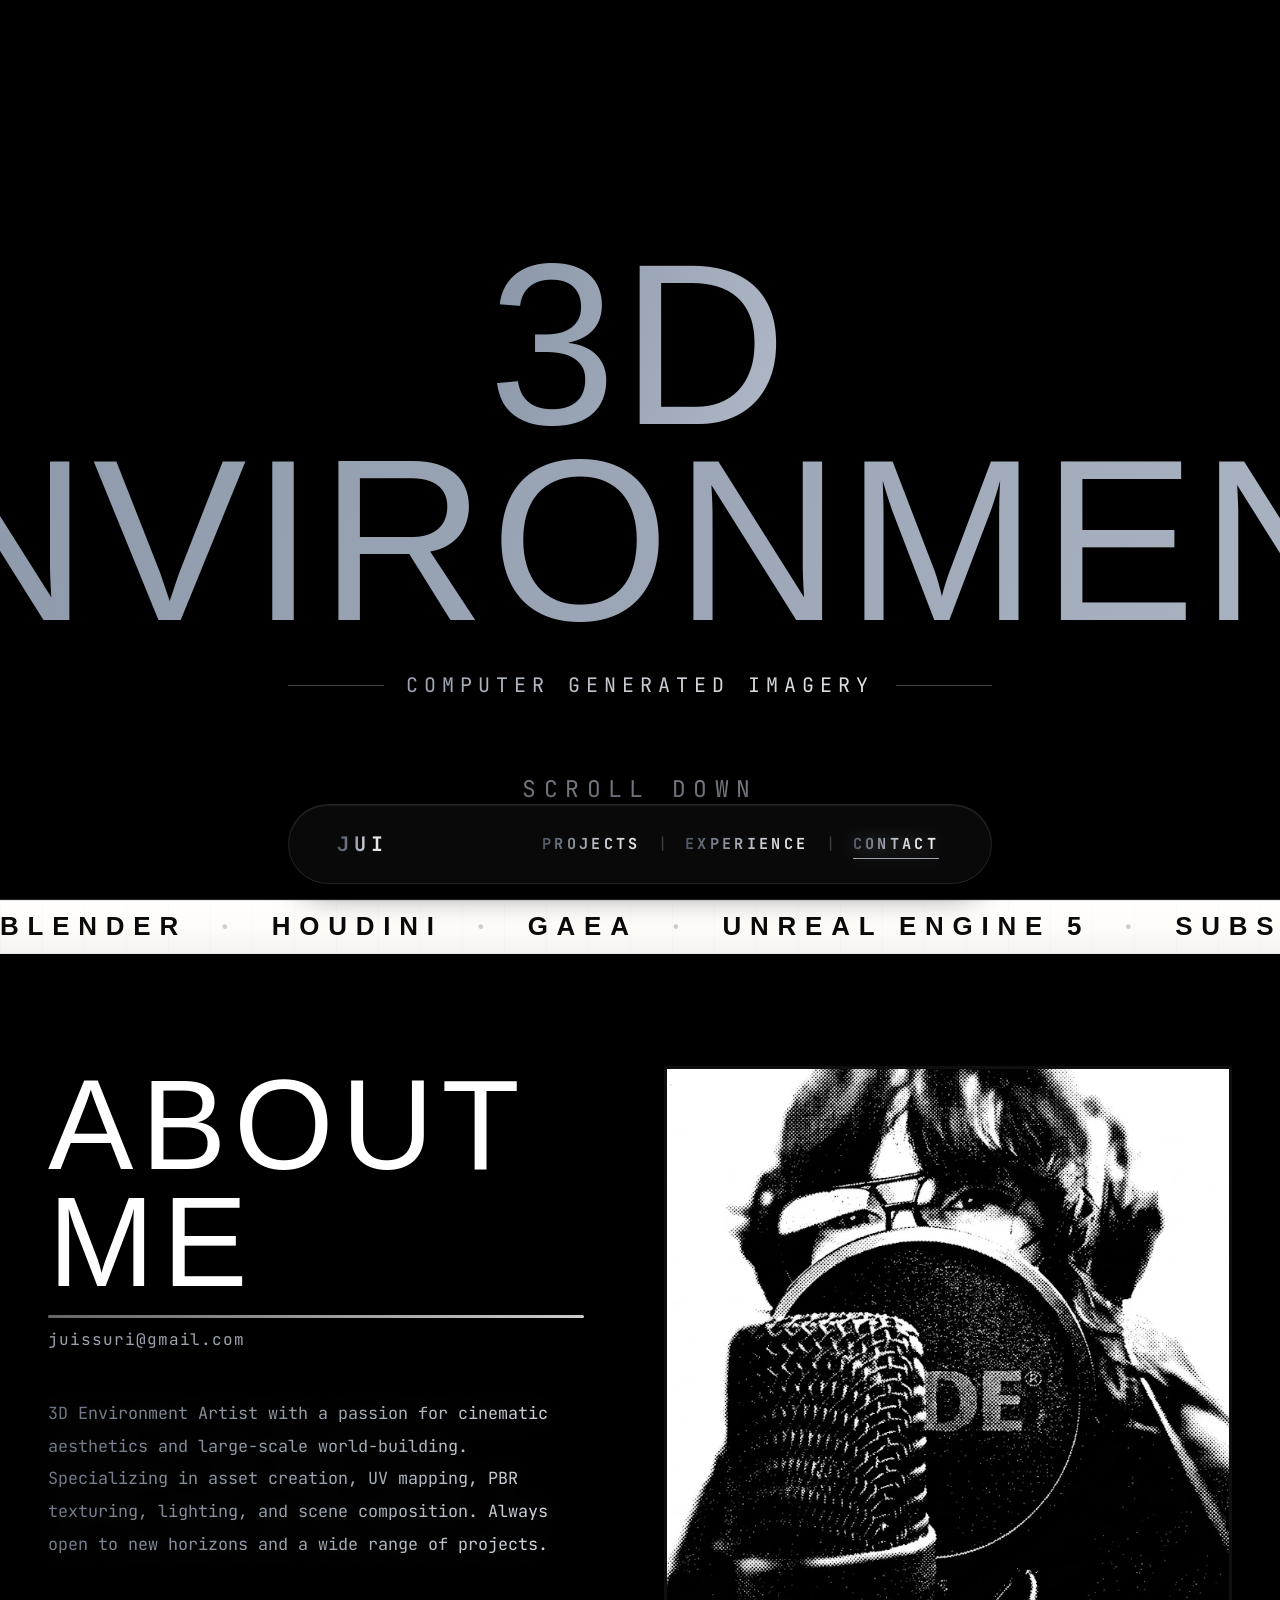
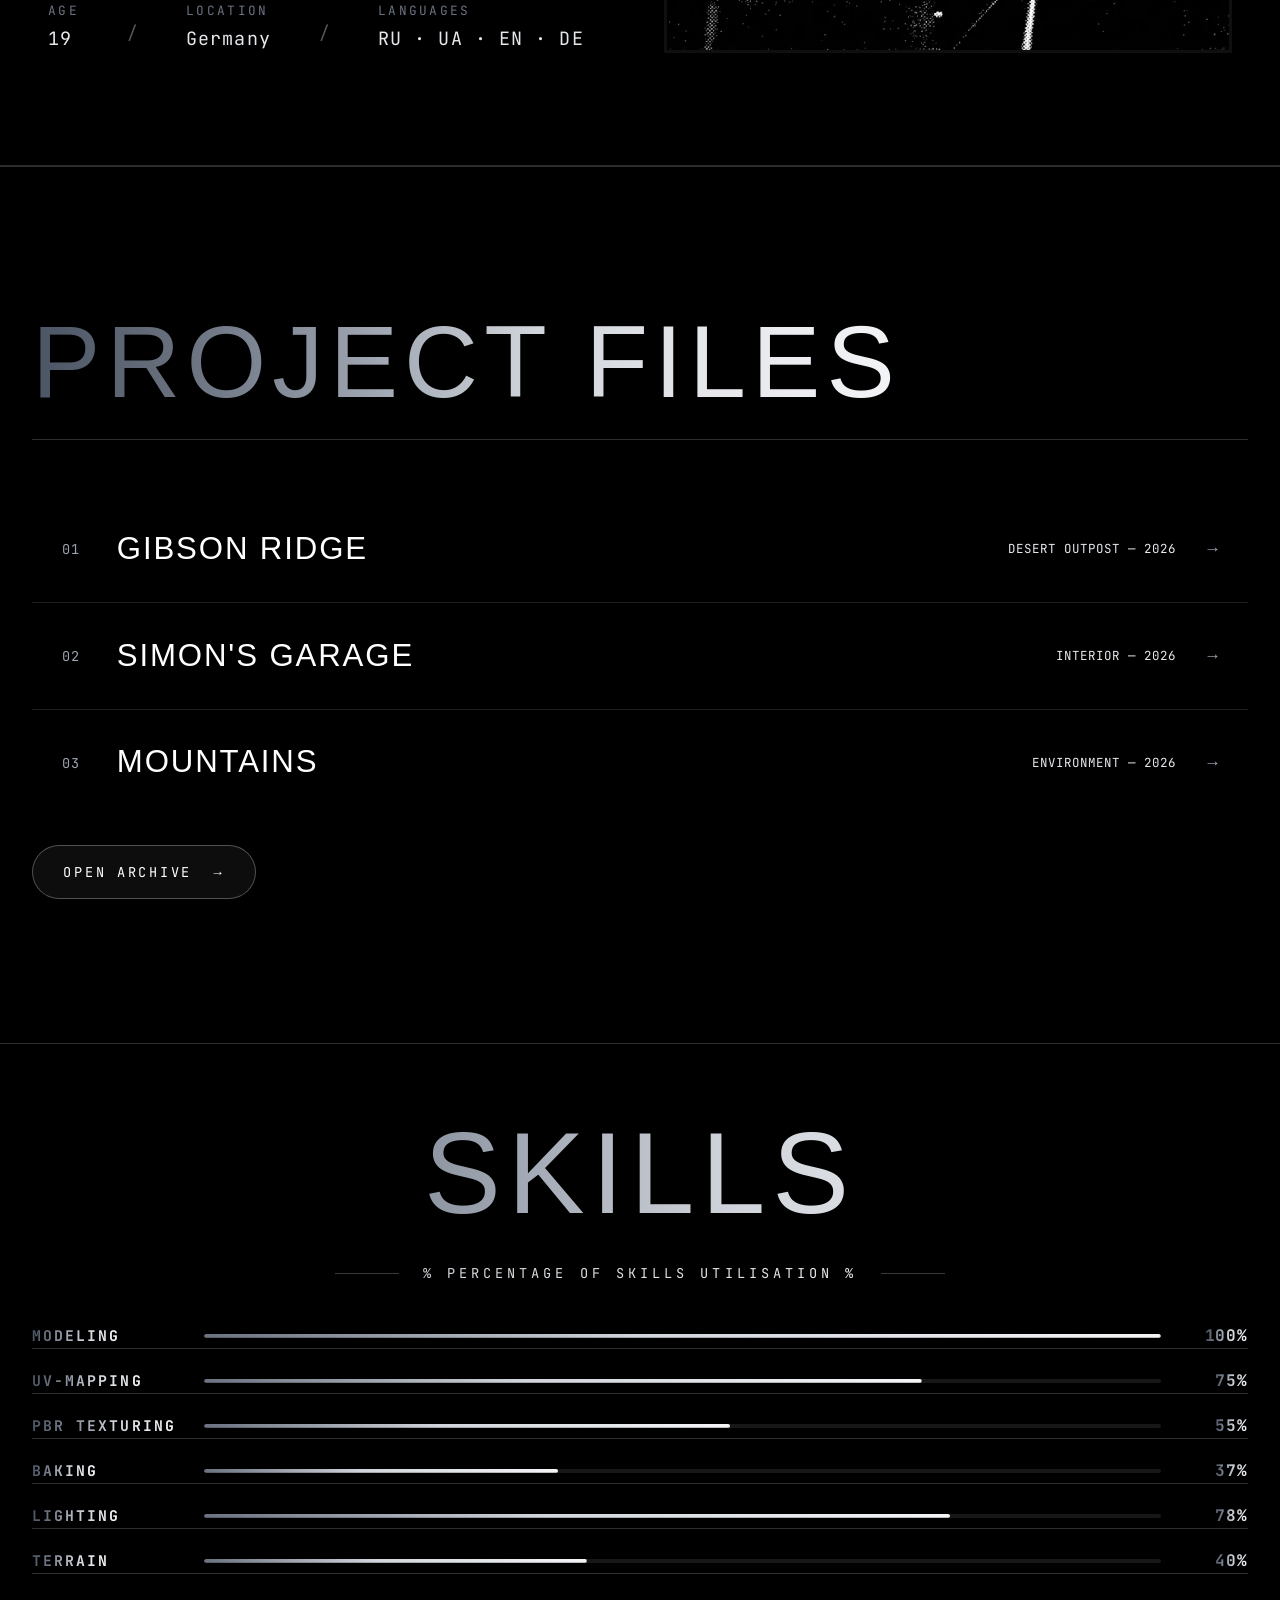
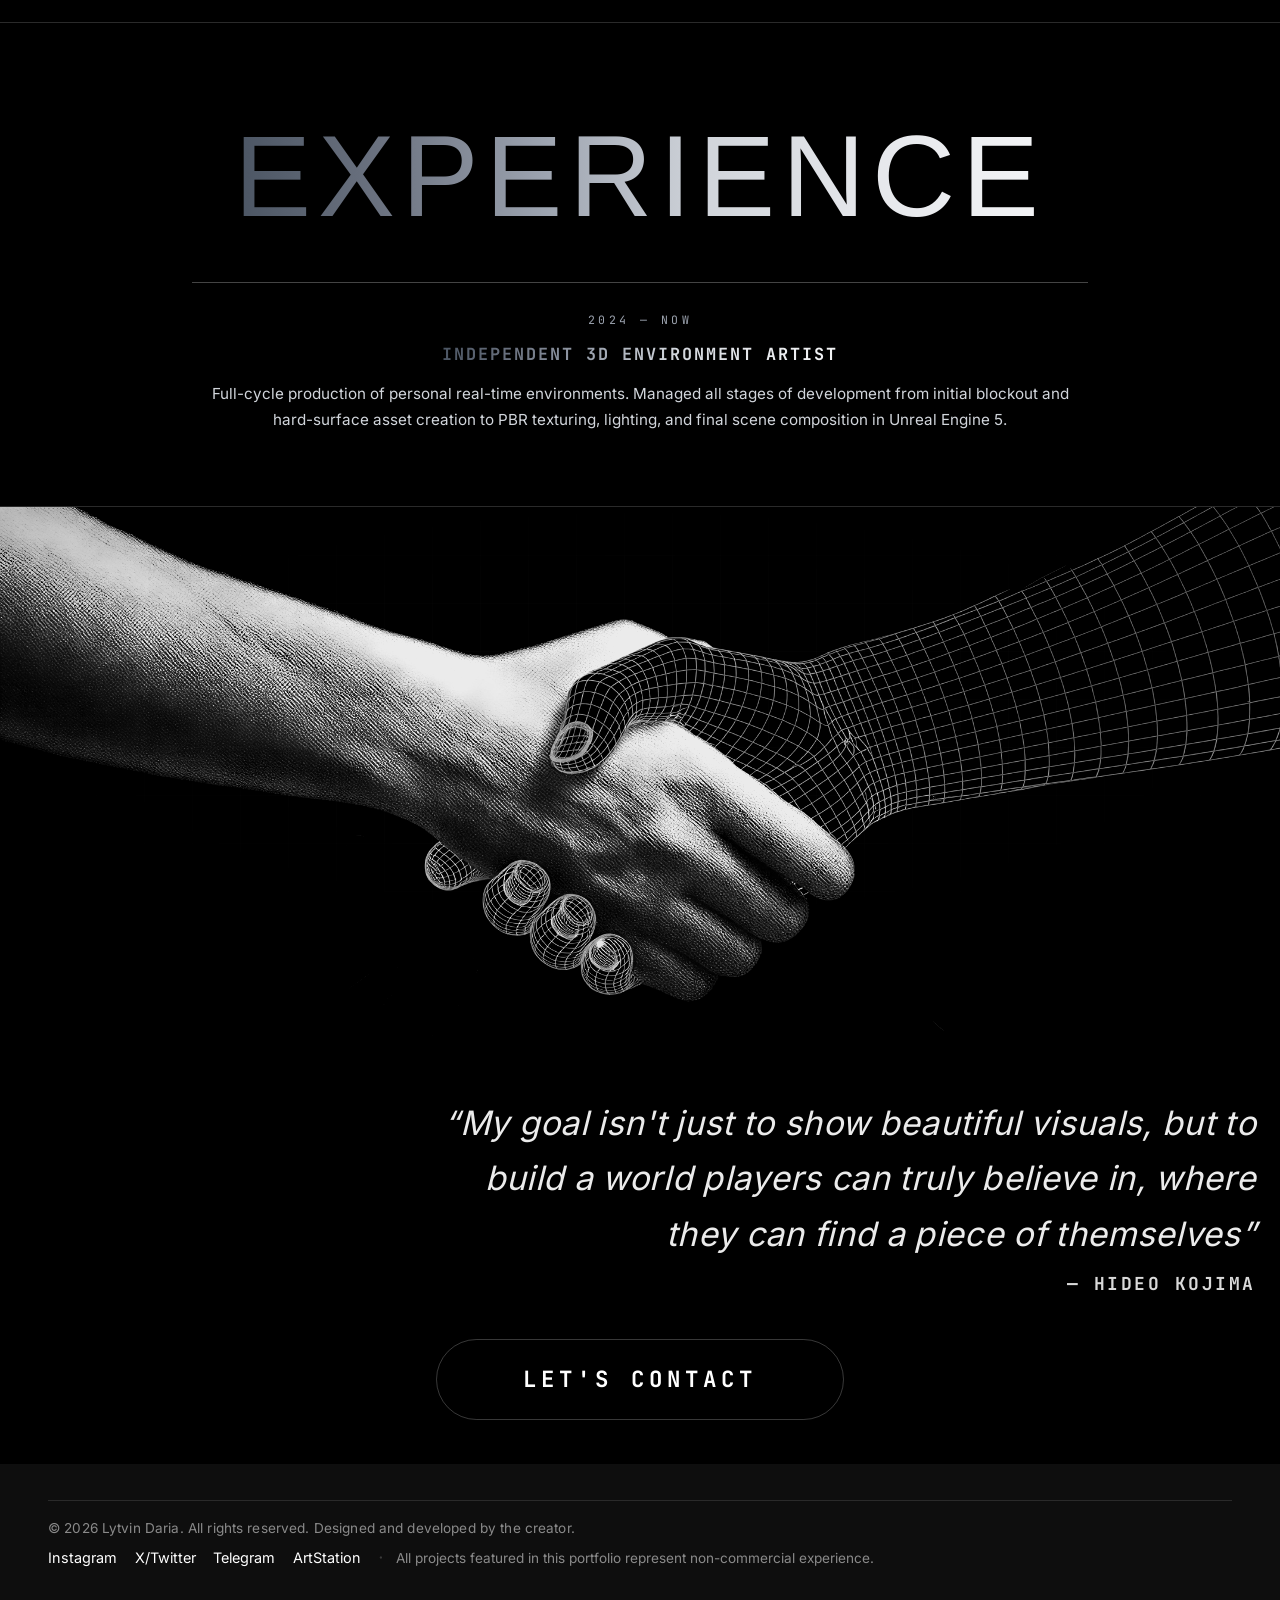
==== commit 1ca09199: "Add files via upload" ====
--- a/index.html
+++ b/index.html
@@ -96,71 +96,69 @@
             <div class="hero-content">
                 <div class="hero-inner reveal">
 
-                    <!-- Sub Header -->
-                    <div class="hero-subheader">
-                        <span class="hero-line-deco"></span>
-                        <span class="hero-subheader-text">COMPUTER GENERATED IMAGERY</span>
-                        <span class="hero-line-deco"></span>
-                    </div>
-
                     <!-- Main Title -->
                     <h1 class="hero-title">
                         <span class="hero-title-3d">3D</span>
                         <span class="hero-title-env">ENVIRONMENT</span>
                     </h1>
 
-                    <!-- About description with technical archival horizontal dividers -->
-                    <div class="hero-about-wrap">
-                        <div class="hero-about-line"></div>
-                        <div class="hero-about">
-                            I am a 3D Environment Artist specializing in creating, large-scale environments. My workflow includes asset creation, UV mapping, PBR texturing, baking, model optimization, lighting setup, HDRI configuration, and scene composition. I also use AI as a supporting tool to streamline production and enhance workflow efficiency.
-                        </div>
-                        <div class="hero-about-line"></div>
-                    </div>
+                    <!-- Sub Header — moved below title -->
+                    <div class="hero-subheader">
+                        <span class="hero-line-deco"></span>
+                        <span class="hero-subheader-text">COMPUTER GENERATED IMAGERY</span>
+                        <span class="hero-line-deco"></span>
+                    </div>
+
+
 
                 </div><!-- /hero-inner -->
             </div><!-- /hero-content -->
 
-            <div class="marquee-bar">
-                <div class="marquee-container">
-                    <div class="animate-marquee marquee-content">
-                        <span>BLENDER</span>
-                        <span>&bull;</span>
-                        <span>HOUDINI</span>
-                        <span>&bull;</span>
-                        <span>GAEA</span>
-                        <span>&bull;</span>
-                        <span>UNREAL ENGINE 5</span>
-                        <span>&bull;</span>
-                        <span>SUBSTANCE DESIGNER</span>
-                        <span>&bull;</span>
-                        <span>ZBRUSH</span>
-                        <span>&bull;</span>
-                        <span>MARMOSET TOOLBAG 5</span>
-                        <span>&bull;</span>
-                        <span>SUBSTANCE PAINTER</span>
-                        <span>&bull;</span>
-                        <span>PLASTICITY</span>
-                        <span>&bull;</span>
-                        <span>BLENDER</span>
-                        <span>&bull;</span>
-                        <span>HOUDINI</span>
-                        <span>&bull;</span>
-                        <span>GAEA</span>
-                        <span>&bull;</span>
-                        <span>UNREAL ENGINE 5</span>
-                        <span>&bull;</span>
-                        <span>SUBSTANCE DESIGNER</span>
-                        <span>&bull;</span>
-                        <span>ZBRUSH</span>
-                        <span>&bull;</span>
-                        <span>MARMOSET TOOLBAG 5</span>
-                        <span>&bull;</span>
-                        <span>SUBSTANCE PAINTER</span>
-                        <span>&bull;</span>
-                        <span>PLASTICITY</span>
-                        <span>&bull;</span>
-                    </div>
+            <a href="#about-me" class="hero-scroll" aria-label="Scroll down">
+                <span class="hero-scroll-text">SCROLL DOWN</span>
+            </a>
+        </section>
+
+        <div class="marquee-bar marquee-bar--files" aria-hidden="true">
+            <div class="marquee-container">
+                <div class="animate-marquee marquee-content">
+                    <span>BLENDER</span><span>&bull;</span><span>HOUDINI</span><span>&bull;</span><span>GAEA</span><span>&bull;</span><span>UNREAL ENGINE 5</span><span>&bull;</span><span>SUBSTANCE DESIGNER</span><span>&bull;</span><span>ZBRUSH</span><span>&bull;</span><span>MARMOSET TOOLBAG 5</span><span>&bull;</span><span>SUBSTANCE PAINTER</span><span>&bull;</span><span>PLASTICITY</span><span>&bull;</span>
+                    <span>BLENDER</span><span>&bull;</span><span>HOUDINI</span><span>&bull;</span><span>GAEA</span><span>&bull;</span><span>UNREAL ENGINE 5</span><span>&bull;</span><span>SUBSTANCE DESIGNER</span><span>&bull;</span><span>ZBRUSH</span><span>&bull;</span><span>MARMOSET TOOLBAG 5</span><span>&bull;</span><span>SUBSTANCE PAINTER</span><span>&bull;</span><span>PLASTICITY</span><span>&bull;</span>
+                </div>
+            </div>
+        </div>
+
+        <!-- ================================================================
+             ABOUT ME — cinematic dark strip after hero
+             ================================================================ -->
+        <section id="about-me" class="about-me-section">
+            <div class="about-me-inner reveal">
+                <div class="about-me-text-col">
+                    <h2 class="about-me-title">ABOUT ME</h2>
+                    <div class="about-me-email">juissuri@gmail.com</div>
+                    <p class="about-me-bio">
+                        3D Environment Artist with a passion for cinematic aesthetics and large-scale world-building. Specializing in asset creation, UV mapping, PBR texturing, lighting, and scene composition. Always open to new horizons and a wide range of projects.
+                    </p>
+                    <div class="about-me-details">
+                        <div class="about-me-detail">
+                            <span class="about-me-detail-label">AGE</span>
+                            <span class="about-me-detail-value">19</span>
+                        </div>
+                        <span class="about-me-detail-sep">/</span>
+                        <div class="about-me-detail">
+                            <span class="about-me-detail-label">LOCATION</span>
+                            <span class="about-me-detail-value">Germany</span>
+                        </div>
+                        <span class="about-me-detail-sep">/</span>
+                        <div class="about-me-detail">
+                            <span class="about-me-detail-label">LANGUAGES</span>
+                            <span class="about-me-detail-value">RU · UA · EN · DE</span>
+                        </div>
+                    </div>
+                </div>
+                <div class="about-me-photo-col">
+                    <img src="assets/images/JUIS.webp" alt="Daria Lytvin" class="about-me-photo"
+                         onerror="this.onerror=null;this.src='assets/images/JUIS.png';">
                 </div>
             </div>
         </section>
@@ -170,162 +168,35 @@
              Active center card: full scale + full info visible
              Inactive side cards: scaled down + darkened + info hidden
              ================================================================ -->
-        <section id="projects" class="pshell-section">
-
-            <!-- Section header -->
-            <div class="pshell-header reveal">
-                <h2 class="pshell-title title-reveal">PROJECT <span>SHELL</span></h2>
-            </div>
-
-            <!-- Carousel track -->
-            <div class="pshell-track-outer" id="pshell-track-outer">
-                <div class="pshell-track" id="pshell-track" role="list" data-lenis-prevent>
-
-                    <!-- ── CARD 01 ── -->
-                    <article class="pshell-card" data-pshell-index="0" role="listitem" aria-label="Project 01 — Gibson Ridge">
-
-                        <!-- Project Name with PROCESS button and HUD tag -->
-                        <div class="pshell-card-header">
-                            <h3 class="pshell-card-name">GIBSON RIDGE</h3>
-                            <a href="project-breakdown.html?project=01" class="pshell-continue-btn magnetic-btn" aria-label="Open Gibson Ridge Process Breakdown">
-                                <span>PROCESS</span>
-                                <svg viewBox="0 0 24 24" fill="none" stroke="currentColor" stroke-width="2.5" stroke-linecap="round" stroke-linejoin="round"><line x1="5" y1="12" x2="19" y2="12"></line><polyline points="12 5 19 12 12 19"></polyline></svg>
-                            </a>
-                            <div class="pshell-card-hud-meta">
-                                <span class="hud-tag">GAEA 2.0</span>
-                                <span class="hud-sep">|</span>
-                                <span class="hud-tag">PROCEDURAL</span>
-                            </div>
-                        </div>
-
-                        <!-- Borderless 3D Floating Window Image Wrapper with Sci-Fi HUD Corners -->
-                        <div class="pshell-img-wrap">
-                            <!-- Delicate Sci-Fi HUD Corner Brackets -->
-                            <div class="hud-bracket hud-bracket-tl"></div>
-                            <div class="hud-bracket hud-bracket-tr"></div>
-                            <div class="hud-bracket hud-bracket-bl"></div>
-                            <div class="hud-bracket hud-bracket-br"></div>
-
-                            <img src="assets/images/gibson-ridge.webp"
-                                 alt="Gibson Ridge — Desert Environment Render"
-                                 class="pshell-img" draggable="false" loading="lazy" decoding="async" data-lightbox
-                                 onerror="this.onerror=null;this.src='assets/images/gibson-ridge.jpg';">
-
-                            <!-- Dark vignette -->
-                            <div class="pshell-vignette"></div>
-
-                            <!-- Inactive dimmer overlay -->
-                            <div class="pshell-dimmer"></div>
-                        </div>
-
-                        <!-- 3D Floating Info panel with HUD Accents -->
-                        <div class="pshell-info">
-                            <!-- Description -->
-                            <p class="pshell-desc">
-                                A sun-scorched desert environment built around large-scale terrain silhouettes, layered dune formations, and a cinematic play of heat, shadow, and distant haze. The scene balances procedural Gaea terrain generation with hand-authored desert vegetation assets for a grounded, real-time composition.
-                            </p>
-                        </div>
-                    </article>
-
-                    <!-- ── CARD 02 ── -->
-                    <article class="pshell-card" data-pshell-index="1" role="listitem" aria-label="Project 02 — Simon's Garage">
-
-                        <!-- Project Name with PROCESS button and HUD tag -->
-                        <div class="pshell-card-header">
-                            <h3 class="pshell-card-name">SIMON'S GARAGE</h3>
-                            <a href="project-breakdown.html?project=02" class="pshell-continue-btn magnetic-btn" aria-label="Open Simon's Garage Process Breakdown">
-                                <span>PROCESS</span>
-                                <svg viewBox="0 0 24 24" fill="none" stroke="currentColor" stroke-width="2.5" stroke-linecap="round" stroke-linejoin="round"><line x1="5" y1="12" x2="19" y2="12"></line><polyline points="12 5 19 12 12 19"></polyline></svg>
-                            </a>
-                            <div class="pshell-card-hud-meta">
-                                <span class="hud-tag">LUMEN RT</span>
-                                <span class="hud-sep">|</span>
-                                <span class="hud-tag">420K TRIS</span>
-                            </div>
-                        </div>
-
-                        <div class="pshell-img-wrap">
-                            <!-- Delicate Sci-Fi HUD Corner Brackets -->
-                            <div class="hud-bracket hud-bracket-tl"></div>
-                            <div class="hud-bracket hud-bracket-tr"></div>
-                            <div class="hud-bracket hud-bracket-bl"></div>
-                            <div class="hud-bracket hud-bracket-br"></div>
-
-                            <img src="assets/images/simons-garage.webp"
-                                 alt="Simon's Garage — 3D Environment Render"
-                                 class="pshell-img" draggable="false" loading="lazy" decoding="async" data-lightbox
-                                 onerror="this.onerror=null;this.src='assets/images/simons-garage.jpg';">
-
-                            <div class="pshell-vignette"></div>
-                            <div class="pshell-dimmer"></div>
-                        </div>
-
-                        <div class="pshell-info">
-                            <p class="pshell-desc">
-                                A meticulously crafted mechanic's garage environment. This environment study focuses on environmental storytelling, intricate prop placement, and realistic wear-and-tear texturing. Assets feature high-to-low poly bakes, complex material layering for oil, rust and dust, alongside cinematic lighting setups.
-                            </p>
-                        </div>
-                    </article>
-
-                    <!-- ── CARD 03 ── -->
-                    <article class="pshell-card" data-pshell-index="2" role="listitem" aria-label="Project 03 — Cyberpunk Alley">
-
-                        <!-- Project Name with HUD tag -->
-                        <div class="pshell-card-header">
-                            <h3 class="pshell-card-name">CYBERPUNK ALLEY</h3>
-                            <div class="pshell-card-hud-meta">
-                                <span class="hud-tag">NIGHT SHADER</span>
-                                <span class="hud-sep">|</span>
-                                <span class="hud-tag">PBR UDIM</span>
-                            </div>
-                        </div>
-
-                        <div class="pshell-img-wrap">
-                            <!-- Delicate Sci-Fi HUD Corner Brackets -->
-                            <div class="hud-bracket hud-bracket-tl"></div>
-                            <div class="hud-bracket hud-bracket-tr"></div>
-                            <div class="hud-bracket hud-bracket-bl"></div>
-                            <div class="hud-bracket hud-bracket-br"></div>
-
-                            <!-- Awaiting publication placeholder -->
-                            <div class="pshell-pending">
-                                <span class="pshell-pending-badge">STATUS: IN QUEUE</span>
-                                <span class="pshell-pending-text">AWAITING PUBLICATION</span>
-                                <span class="pshell-pending-sub">FULL BREAKDOWN WILL BE AVAILABLE AFTER RELEASE</span>
-                            </div>
-
-                            <div class="pshell-vignette"></div>
-                            <div class="pshell-dimmer"></div>
-                        </div>
-
-                        <div class="pshell-info">
-                            <p class="pshell-desc">
-                                A rain-drenched sci-fi alleyway with high-density neon light reflections, modular cable bundles, wet asphalt shaders, and cinematic volumetric fog. Every material was hand-authored using Substance Painter with custom PBR layering.
-                            </p>
-                        </div>
-                    </article>
-
-                </div><!-- /pshell-track -->
-
-            </div><!-- /pshell-track-outer -->
-
-            <!-- Navigation below image (replaces side arrows) -->
-            <div class="pshell-nav" aria-label="Projects navigation">
-                <button class="pshell-nav-btn pshell-side-arrow pshell-side-arrow-prev" id="pshell-prev" aria-label="Previous project">
-                    <svg viewBox="0 0 40 40" fill="none" stroke="currentColor" aria-hidden="true">
-                        <path d="M26 8 L14 20 L26 32" stroke-width="2.2" stroke-linecap="square" stroke-linejoin="miter"/>
-                        <path d="M30 12 L22 20 L30 28" stroke-width="1.1" opacity="0.45" stroke-linecap="square"/>
-                    </svg>
-                    <span>PREV</span>
-                </button>
-                <div class="pshell-nav-divider" aria-hidden="true"></div>
-                <button class="pshell-nav-btn pshell-side-arrow pshell-side-arrow-next" id="pshell-next" aria-label="Next project">
-                    <span>NEXT</span>
-                    <svg viewBox="0 0 40 40" fill="none" stroke="currentColor" aria-hidden="true">
-                        <path d="M14 8 L26 20 L14 32" stroke-width="2.2" stroke-linecap="square" stroke-linejoin="miter"/>
-                        <path d="M10 12 L18 20 L10 28" stroke-width="1.1" opacity="0.45" stroke-linecap="square"/>
-                    </svg>
-                </button>
+        <section id="projects" class="pshell-section pshell-section--files">
+            <div class="files-directory reveal">
+                <div class="files-directory-header">
+                    <h2 class="pshell-title title-reveal">PROJECT FILES</h2>
+                </div>
+                <div class="files-list">
+                    <a href="project-view.html?id=01" class="file-row" aria-label="Open Gibson Ridge">
+                        <span class="file-num">01</span>
+                        <span class="file-name">GIBSON RIDGE</span>
+                        <span class="file-meta">Desert Outpost — 2026</span>
+                        <span class="file-preview" aria-hidden="true"><img src="assets/images/PROJECT1.jpeg" alt="" loading="lazy"></span>
+                        <span class="file-arrow">→</span>
+                    </a>
+                    <a href="project-view.html?id=02" class="file-row" aria-label="Open Simon's Garage">
+                        <span class="file-num">02</span>
+                        <span class="file-name">SIMON'S GARAGE</span>
+                        <span class="file-meta">Interior — 2026</span>
+                        <span class="file-preview" aria-hidden="true"><img src="assets/images/simons-garage.webp" alt="" loading="lazy"></span>
+                        <span class="file-arrow">→</span>
+                    </a>
+                    <a href="project-view.html?id=03" class="file-row" aria-label="Open Mountains">
+                        <span class="file-num">03</span>
+                        <span class="file-name">MOUNTAINS</span>
+                        <span class="file-meta">Environment — 2026</span>
+                        <span class="file-preview" aria-hidden="true"><img src="assets/images/hero-waves.jpg" alt="" loading="lazy"></span>
+                        <span class="file-arrow">→</span>
+                    </a>
+                </div>
+                <a href="projects.html" class="files-open-all">OPEN ARCHIVE &nbsp;→</a>
             </div>
 
         </section>
@@ -480,37 +351,31 @@
 
             <div class="contact-inner contact-handshake-inner reveal">
 
+                <div class="contact-quote">
+                    <p class="contact-quote-text">“My goal isn't just to show beautiful visuals, but to build a world players can truly believe in, where they can find a piece of themselves”</p>
+                    <span class="contact-quote-author">— Hideo Kojima</span>
+                </div>
+
                 <a href="https://linktr.ee/juissuri" target="_blank" rel="noopener noreferrer" class="contact-cta magnetic-btn" id="main-contact-btn" aria-label="Contact me">
-                    <span class="contact-cta-text">CONTACT</span>
-                    <div class="contact-cta-scanline"></div>
+                    <span class="contact-cta-text">Let's Contact</span>
                 </a>
+            </div>
         </section>
     </main>
 
     <footer class="footer">
         <div class="footer-inner">
-
-            <!-- Single Row Horizontal Social Links -->
-            <div class="social-links">
-                <a href="https://www.instagram.com/juissuri/" target="_blank" rel="noopener noreferrer" class="social-link">INSTAGRAM</a>
-                <span class="social-sep">/</span>
-                <a href="https://x.com/juissuri" target="_blank" rel="noopener noreferrer" class="social-link">X/TWITTER</a>
-                <span class="social-sep">/</span>
-                <a href="https://t.me/juissuri" target="_blank" rel="noopener noreferrer" class="social-link">TELEGRAM</a>
-                <span class="social-sep">/</span>
-                <a href="https://www.artstation.com/juissuri" target="_blank" rel="noopener noreferrer" class="social-link">ARTSTATION</a>
-            </div>
-
-            <!-- Updated Copyright Text -->
-            <div class="footer-copyright-group">
-                <div class="footer-copyright">
-                    Copyright &copy; 2026 Lytvin Daria. Designed and developed by the creator. All rights reserved.
-                </div>
-            </div>
-
-            <!-- Note -->
-            <div class="footer-note">
-                ALL PROJECTS FEATURED IN THIS PORTFOLIO REPRESENT NON-COMMERCIAL EXPERIENCE.
+            <div class="footer-divider"></div>
+            <div class="footer-bottom">
+                <div class="footer-copyright">© 2026 Lytvin Daria. All rights reserved. Designed and developed by the creator.</div>
+                <div class="footer-legal">
+                    <a href="https://www.instagram.com/juissuri/" target="_blank" rel="noopener noreferrer" class="footer-legal-link">Instagram</a>
+                    <a href="https://x.com/juissuri" target="_blank" rel="noopener noreferrer" class="footer-legal-link">X/Twitter</a>
+                    <a href="https://t.me/juissuri" target="_blank" rel="noopener noreferrer" class="footer-legal-link">Telegram</a>
+                    <a href="https://www.artstation.com/juissuri" target="_blank" rel="noopener noreferrer" class="footer-legal-link">ArtStation</a>
+                    <span class="footer-legal-sep">•</span>
+                    <span class="footer-note-inline">All projects featured in this portfolio represent non-commercial experience.</span>
+                </div>
             </div>
         </div>
     </footer>
--- a/css/styles.css
+++ b/css/styles.css
@@ -34,8 +34,11 @@
 }
 
 *,::before,::after{margin:0;padding:0;box-sizing:border-box;border-width:0;border-style:solid}
-html{scroll-behavior:auto;line-height:1.5;-webkit-text-size-adjust:100%;tab-size:4;overflow-x:hidden;scroll-padding-top:4.5rem}
-body{background-color:var(--c-black);color:var(--c-white);overflow-x:hidden;-webkit-font-smoothing:antialiased;-moz-osx-font-smoothing:grayscale;font-family:var(--font-mono);margin:0;line-height:inherit;overscroll-behavior-y:auto;-webkit-tap-highlight-color:transparent}
+html{scroll-behavior:auto;line-height:1.5;-webkit-text-size-adjust:100%;tab-size:4;overflow-x:hidden;scroll-padding-top:0;scroll-padding-bottom:4.5rem;overscroll-behavior:none}
+body{background-color:var(--c-black);color:var(--c-white);overflow-x:hidden;-webkit-font-smoothing:antialiased;-moz-osx-font-smoothing:grayscale;font-family:var(--font-mono);margin:0;line-height:inherit;overscroll-behavior-y:auto;-webkit-tap-highlight-color:transparent;padding-bottom:4.5rem}
+html.lenis, html.lenis body{height:auto}
+.lenis.lenis-smooth{scroll-behavior:auto}
+.lenis.lenis-stopped{overscroll-behavior:none}
 h1,h2,h3,h4,h5,h6{font-size:inherit;font-weight:inherit}
 a{color:inherit;text-decoration:inherit}
 b,strong{font-weight:bolder}
@@ -67,7 +70,9 @@
 
 .bg-tech-grid{background-size:50px 50px;background-image:linear-gradient(to right,rgba(60,60,60,0.25) 1px,transparent 1px),linear-gradient(to bottom,rgba(60,60,60,0.25) 1px,transparent 1px)}
 /* bg-noise removed for minimalism */
-.scroll-progress-bar{position:fixed;top:0;left:0;height:2px;width:0%;background:var(--c-white);z-index:100;transition:width 0.1s linear}
+.scroll-progress-bar{position:fixed;top:0;left:0;height:2px;width:0%;background:var(--c-white);z-index:100;transition:width 0.1s linear;box-shadow:0 0 8px rgba(255,255,255,0.5)}
+/* Story chapter indicator — отключен по запросу */
+.story-chapter{display:none !important}
 .marquee-container{display:flex;white-space:nowrap;overflow:hidden;width:200%}
 .marquee-content{display:flex;gap:3rem;white-space:nowrap}
 .reveal{opacity:0;transform:translateY(40px);transition:all 0.8s cubic-bezier(0.16,1,0.3,1)}
@@ -100,12 +105,12 @@
     color:transparent;
 }
 
-/* NAVBAR */
-.navbar{position:fixed;width:100%;z-index:40;top:0;border-bottom:1px solid var(--c-border);background-color:rgba(0,0,0,0.94);backdrop-filter:blur(14px);-webkit-backdrop-filter:blur(14px)}
-.navbar-inner{max-width:var(--max-w);margin:0 auto;padding:0 1.5rem;display:flex;align-items:center;justify-content:space-between;height:4.5rem;position:relative}
+/* NAVBAR — Glass Pill (floating) */
+.navbar{position:fixed;left:0;right:0;bottom:0;top:auto;width:100%;z-index:40;border:none;background:transparent;backdrop-filter:none;-webkit-backdrop-filter:none;display:flex;justify-content:center;padding:0 1rem 1rem;pointer-events:none}
+.navbar-inner{pointer-events:auto;max-width:44rem;width:100%;margin:0;padding:0 1.6rem;display:flex;align-items:center;justify-content:space-between;gap:2rem;height:3.4rem;position:relative;background:rgba(18,18,18,0.55);backdrop-filter:blur(16px) saturate(1.3);-webkit-backdrop-filter:blur(16px) saturate(1.3);border:1px solid rgba(255,255,255,0.10);border-radius:999px;box-shadow:0 8px 32px rgba(0,0,0,0.55),0 2px 10px rgba(0,0,0,0.4),inset 0 1px 0 rgba(255,255,255,0.08)}
 .navbar-left{display:flex;align-items:center;gap:1.5rem}
 .navbar-right{display:flex;align-items:center;gap:1.5rem}
-.navbar-center{position:absolute;left:50%;transform:translateX(-50%)}
+.navbar-center{display:none !important}
 /* Burger — hidden on desktop, visible on mobile */
 .nav-burger{display:none;width:44px;height:44px;flex-direction:column;align-items:center;justify-content:center;gap:5px;background:transparent;border:none;padding:0;cursor:pointer;flex-shrink:0;-webkit-tap-highlight-color:transparent}
 .nav-burger span{display:block;width:18px;height:1.5px;background:#FFFFFF;border-radius:1px;transition:transform 260ms cubic-bezier(0.16,1,0.3,1),opacity 200ms, width 200ms}
@@ -185,9 +190,10 @@
 .hero-line{display:none}
 .hero-line-left{position:absolute;left:25%}
 .hero-line-right{position:absolute;right:25%}
-.hero-content{max-width:var(--max-w);margin:0 auto;padding:0 1.5rem;width:100%;position:relative;z-index:10;display:flex;flex-direction:column;align-items:center;justify-content:center;height:100%;padding-bottom:6rem}
-.hero-inner{width:100%;max-width:78rem;position:relative;z-index:20;display:flex;flex-direction:column;align-items:center;text-align:center;margin-top:3rem}
-.hero-subheader{font-family:var(--font-mono);color:var(--c-gray-mid);font-size:0.95rem;letter-spacing:0.35em;margin-bottom:1.5rem;display:flex;align-items:center;justify-content:center;gap:1.2rem;width:100%;text-transform:uppercase}
+.hero-content{max-width:var(--max-w);margin:0 auto;padding:0 1.5rem;width:100%;position:relative;z-index:10;display:flex;flex-direction:column;align-items:center;justify-content:center;height:100%;padding-bottom:4rem}
+.hero-inner{width:100%;max-width:78rem;position:relative;z-index:20;display:flex;flex-direction:column;align-items:center;text-align:center;margin-top:0;transform:translateY(-1.8rem)}
+.hero-subheader{font-family:var(--font-mono);color:var(--c-gray-mid);font-size:1.25rem;letter-spacing:0.30em;margin-bottom:1.5rem;display:flex;align-items:center;justify-content:center;gap:1.4rem;width:100%;text-transform:uppercase}
+.hero-title + .hero-subheader{margin-top:2rem;margin-bottom:0}
 .hero-subheader-text{
     background:var(--gradient-orange);
     -webkit-background-clip:text;
@@ -196,6 +202,9 @@
     color:transparent;
 }
 .hero-line-deco{width:3rem;height:1px;background-color:var(--c-border-mid)}
+.hero-scroll{position:absolute;left:50%;bottom:5.8rem;transform:translateX(-50%);display:flex;align-items:center;justify-content:center;text-decoration:none;z-index:5;opacity:0.75;transition:opacity 200ms ease}
+.hero-scroll:hover{opacity:1}
+.hero-scroll-text{font-family:var(--font-mono);font-size:1.44rem;letter-spacing:0.32em;color:var(--c-gray-mid);text-transform:uppercase}
 
 /* 2. "3D Environment" Main Title with Cinematic White Glow Effect */
 .hero-title{
@@ -210,24 +219,25 @@
     align-items:center;
 }
 .hero-title-3d {
-    background:linear-gradient(90deg,#9CA3AF 0%,#C2C8D6 28%,#D1D5DB 52%,#E5E7EB 76%,#F3F4F6 100%);
-    -webkit-background-clip:text;
-    background-clip:text;
-    -webkit-text-fill-color:transparent;
-    color:transparent;
-    position: relative;
-    z-index: 10;
+    background:linear-gradient(106deg,#8A96A8 0%,#9EA8B8 14%,#B0B8C6 26%,#C2C8D4 38%,#D0D5DD 50%,#DCE0E6 60%,#E6E8EC 70%,#ECEEF1 80%,#E8EBEF 92%,#EDEEF0 100%);
+    background-size:420% 100%;
+    -webkit-background-clip:text;background-clip:text;
+    -webkit-text-fill-color:transparent;color:transparent;
+    position:relative;z-index:10;
+    filter:none;
+    animation:heroBlur 1s cubic-bezier(0.16,1,0.3,1) 0.12s both, heroGradient 16s ease-in-out infinite;
 }
 .hero-title-env {
-    background:var(--gradient-orange-strong);
-    -webkit-background-clip:text;
-    background-clip:text;
-    -webkit-text-fill-color:transparent;
-    color:transparent;
-    position: relative;
-    z-index: 10;
-    animation: none;
-}
+    background:linear-gradient(106deg,#8A96A8 0%,#9EA8B8 14%,#B0B8C6 26%,#C2C8D4 38%,#D0D5DD 50%,#DCE0E6 60%,#E6E8EC 70%,#ECEEF1 80%,#E8EBEF 92%,#EDEEF0 100%);
+    background-size:420% 100%;
+    -webkit-background-clip:text;background-clip:text;
+    -webkit-text-fill-color:transparent;color:transparent;
+    position:relative;z-index:10;
+    filter:none;
+    animation:heroBlur 1s cubic-bezier(0.16,1,0.3,1) 0.28s both, heroGradient 16s ease-in-out 0.6s infinite;
+}
+@keyframes heroBlur{from{opacity:0;filter:blur(12px)}to{opacity:1;filter:blur(0)}}
+@keyframes heroGradient{0%{background-position:0% 50%}50%{background-position:100% 50%}100%{background-position:0% 50%}}
 
 /* 6. ABOUT ME Text & Archival Divider Lines */
 .hero-about-wrap{margin-top:3rem;width:100%;max-width:78rem;display:flex;flex-direction:column;align-items:center}
@@ -251,8 +261,13 @@
 .skill-right{display:flex;align-items:center;justify-content:flex-end;gap:0.35rem;width:4.2rem;flex-shrink:0}
 .skill-percent{font-weight:800;font-size:1rem;background:var(--gradient-orange-strong);-webkit-background-clip:text;background-clip:text;-webkit-text-fill-color:transparent;color:transparent}
 
-.marquee-bar{position:absolute;bottom:0;width:100%;overflow:hidden;background:linear-gradient(90deg,#6B7280 0%,#9CA3AF 28%,#D1D5DB 52%,#E5E7EB 76%,#F3F4F6 100%);padding:0.65rem 0;border-top:1px solid rgba(255,255,255,0.18);z-index:30}
-.marquee-bar .marquee-container{font-family:var(--font-display);font-size:1.75rem;letter-spacing:.3em;color:#000000}
+.marquee-bar{position:absolute;bottom:0;width:100%;overflow:hidden;background:linear-gradient(180deg,#FFFFFF 0%,#FFFCF8 48%,#F5F3F0 100%);padding:0.82rem 0 0.78rem;border-top:1px solid #E8E6E1;border-bottom:1px solid rgba(0,0,0,0.06);z-index:30;box-shadow:inset 0 1px 0 rgba(255,255,255,1),0 -1px 0 rgba(0,0,0,0.035),0 10px 28px rgba(0,0,0,0.08),0 1px 2px rgba(0,0,0,0.06)}
+.marquee-bar::after{content:'';position:absolute;inset:0;background-image:repeating-linear-gradient(90deg,rgba(0,0,0,0.028) 0 1px,transparent 1px 42px);pointer-events:none;opacity:0.55}
+.marquee-bar--files{position:relative;bottom:auto;border-bottom:1px solid #E7E5E4;background:linear-gradient(180deg,#FFFFFF 0%,#FFFCF8 50%,#F5F3F0 100%);border-top:1px solid #E8E6E1}
+.marquee-bar .marquee-container{font-family:var(--font-display);font-size:1.62rem;letter-spacing:0.34em;color:#0A0A0A;font-weight:800;line-height:1;position:relative;z-index:1}
+.marquee-bar .marquee-content{gap:2.2rem;align-items:center}
+.marquee-bar .marquee-content span{opacity:1}
+.marquee-bar .marquee-content span:nth-child(even){opacity:0.22;font-size:0.62em;line-height:1;transform:translateY(-1px);color:#2A2A2A}
 
 /* ======================================================
    PROJECT SHELL — BORDERLESS 3D WINDOW CAROUSEL
@@ -281,6 +296,29 @@
     color:transparent;
 }
 .pshell-title span { background:var(--gradient-orange-strong);-webkit-background-clip:text;background-clip:text;-webkit-text-fill-color:transparent;color:transparent; }
+.pshell-section--files{padding:9rem 2rem;border-top:1px solid rgba(255,255,255,0.18);border-bottom:1px solid rgba(255,255,255,0.18);background:var(--c-black);position:relative}
+.files-directory{max-width:90rem;margin:0 auto;width:100%}
+.files-directory-header{display:flex;align-items:baseline;justify-content:space-between;gap:1.5rem;margin-bottom:3.5rem;padding-bottom:1.6rem;border-bottom:1px solid rgba(255,255,255,0.18)}
+.files-directory-header .pshell-title{font-size:clamp(4rem,8vw,7rem) !important;letter-spacing:0.06em;margin:0}
+.files-count{font-family:var(--font-mono);font-size:0.7rem;letter-spacing:0.18em;color:var(--c-gray-mid);text-transform:uppercase;white-space:nowrap}
+.files-list{display:flex;flex-direction:column;border:none;border-radius:0;overflow:visible;background:transparent}
+.file-row{display:flex;align-items:center;gap:1.6rem;padding:1.85rem 1.9rem;text-decoration:none;border-bottom:1px solid rgba(255,255,255,0.12);transition:background 200ms ease,padding-left 200ms ease;color:var(--c-white);position:relative}
+.file-row:last-child{border-bottom:none}
+.file-row:hover{background:rgba(255,255,255,0.06);padding-left:1.9rem}
+.file-row.is-pending{opacity:0.32;pointer-events:none}
+.file-num{font-family:var(--font-mono);font-size:0.85rem;letter-spacing:0.08em;color:var(--c-gray-mid);min-width:1.8rem}
+.file-name{font-family:var(--font-display);font-size:1.95rem;letter-spacing:0.06em;flex:1;color:var(--c-white)}
+.file-meta{font-family:var(--font-mono);font-size:0.78rem;letter-spacing:0.08em;color:var(--c-gray-light);text-transform:uppercase;white-space:nowrap}
+.file-arrow{font-family:var(--font-mono);font-size:1.05rem;color:var(--c-gray-mid);transition:transform 200ms ease,color 200ms ease;min-width:1rem;text-align:right}
+.file-row:hover .file-arrow{transform:translateX(4px);color:var(--c-white)}
+.file-preview{position:absolute;top:50%;right:3.2rem;width:246px;height:138px;transform:translateY(-50%) scale(0.94);opacity:0;visibility:hidden;transition:opacity 260ms cubic-bezier(0.16,1,0.3,1),transform 260ms cubic-bezier(0.16,1,0.3,1),visibility 260ms ease;border-radius:12px;overflow:hidden;border:1px solid rgba(255,255,255,0.13);box-shadow:0 24px 48px rgba(0,0,0,0.68),0 4px 12px rgba(0,0,0,0.40),inset 0 1px 0 rgba(255,255,255,0.07);pointer-events:none;z-index:5;background:#0A0A0A}
+.file-preview::after{content:'';position:absolute;inset:0;background:linear-gradient(to top,rgba(0,0,0,0.22) 0%,transparent 52%);pointer-events:none}
+.file-preview img{width:100%;height:100%;object-fit:cover;display:block;filter:saturate(0.97) contrast(1.06);transition:transform 420ms cubic-bezier(0.16,1,0.3,1)}
+.file-row:hover .file-preview{opacity:1;visibility:visible;transform:translateY(-50%) scale(1)}
+.file-row:hover .file-preview img{transform:scale(1.06)}
+@media (max-width:1023px){.file-preview{display:none !important}}
+.files-open-all{display:inline-flex;margin-top:1.8rem;font-family:var(--font-mono);font-size:0.85rem;letter-spacing:0.20em;color:var(--c-white);text-decoration:none;border:1.5px solid rgba(255,255,255,0.28);padding:1rem 1.9rem;border-radius:999px;transition:all 200ms ease;text-transform:uppercase;background:rgba(255,255,255,0.05);box-shadow:0 4px 18px rgba(0,0,0,0.4)}
+.files-open-all:hover{color:var(--c-white);border-color:rgba(255,255,255,0.40);background:rgba(255,255,255,0.10);letter-spacing:0.22em;box-shadow:0 6px 24px rgba(0,0,0,0.5)}
 
 /* Track Outer */
 .pshell-track-outer {
@@ -301,9 +339,8 @@
     -webkit-overflow-scrolling: touch;
     scrollbar-width: none;
     cursor: grab;
-    will-change: scroll-position;
-    touch-action: pan-x;
-    overscroll-behavior-x: contain;
+    touch-action: pan-y;
+    overscroll-behavior: contain;
     -ms-overflow-style: none;
 }
 .pshell-track::-webkit-scrollbar { display: none; }
@@ -370,7 +407,6 @@
     box-shadow: 0 35px 80px -15px rgba(0, 0, 0, 0.98),
                 0 20px 40px -10px rgba(0, 0, 0, 0.85);
     transition: box-shadow 500ms ease;
-    will-change: transform;
 }
 
 .pshell-img {
@@ -380,7 +416,7 @@
     object-position: center;
     display: block;
     border-radius: 8px;
-    transition: transform 800ms cubic-bezier(0.4,0,0.2,1), filter 800ms ease;
+    transition: filter 300ms ease;
     filter: brightness(0.92) saturate(0.85) contrast(1.05);
 }
 .pshell-card.is-active .pshell-img {
@@ -686,7 +722,10 @@
 .contact-handshake-img{width:100%;height:auto;max-height:none;object-fit:cover;object-position:center;filter:grayscale(1) contrast(1.12) brightness(0.92);display:block;transform:none}
 .contact-handshake-scrim{position:absolute;inset:0;background:linear-gradient(to bottom, rgba(0,0,0,0.18) 0%, transparent 22%, transparent 78%, rgba(0,0,0,0.22) 100%)}
 .contact-handshake-grid{position:absolute;inset:0;background-image:linear-gradient(to right, rgba(255,255,255,0.05) 1px, transparent 1px), linear-gradient(to bottom, rgba(255,255,255,0.05) 1px, transparent 1px);background-size:48px 48px;opacity:0.18;mask-image:radial-gradient(70% 60% at 50% 38%, #000 42%, transparent 76%)}
-.contact-handshake-inner{padding:2.8rem 1.5rem;max-width:100%;width:100%;min-height:auto;display:flex;flex-direction:column;align-items:center;justify-content:center;gap:0;margin:0 auto;text-align:center;background:#000;position:relative;z-index:1}
+.contact-handshake-inner{padding:3.2rem 3rem 3rem;max-width:100%;width:100%;min-height:auto;display:flex;flex-direction:column;align-items:flex-end;justify-content:center;gap:0;margin:0 auto;text-align:right;background:#000;position:relative;z-index:1}
+.contact-quote{max-width:52rem;margin:0 0 2.6rem auto;text-align:right;display:flex;flex-direction:column;align-items:flex-end;gap:0.6rem;padding:0}
+.contact-quote-text{font-family:'Inter', -apple-system, BlinkMacSystemFont, sans-serif;font-size:clamp(1.5rem,2.8vw,2.1rem);line-height:1.65;color:rgba(255,255,255,0.92);font-style:italic;margin:0;font-weight:300;letter-spacing:0.01em}
+.contact-quote-author{font-family:var(--font-mono);font-size:1.12rem;letter-spacing:0.14em;color:rgba(255,255,255,0.85);text-transform:uppercase;font-weight:600}
 .contact--handshake .contact-title{margin:0;padding:1.4rem 1.5rem 0.4rem;font-size:clamp(3rem,8vw,7rem);line-height:0.9;max-width:1100px}
 .contact--handshake .contact-text{display:none !important}
 .contact--handshake .contact-cta{margin:0 0 0.4rem 0}
@@ -704,99 +743,52 @@
     display: inline-flex;
     align-items: center;
     justify-content: center;
-    gap: 1.25rem;
-    padding: 1.4rem 5rem;
-    background: linear-gradient(180deg, #242424 0%, #161616 50%, #0a0a0a 100%);
+    padding: 1.75rem 5.4rem;
+    background: transparent;
     color: #FFFFFF;
     font-family: var(--font-mono);
-    font-size: 1.35rem;
+    font-size: 1.4rem;
     font-weight: 700;
     line-height: 1;
-    letter-spacing: .35em;
-    text-indent: .35em;
+    letter-spacing: .32em;
     text-transform: uppercase;
     text-decoration: none;
-    border: 1px solid #444444;
-    border-top: 1px solid #777777;
-    border-bottom: 1px solid #1a1a1a;
+    border: 1px solid rgba(255,255,255,0.22);
     border-radius: 999px;
-    box-shadow: inset 0 1px 1px rgba(255, 255, 255, 0.28),
-                inset 0 -1px 2px rgba(0, 0, 0, 0.9),
-                0 6px 18px rgba(0, 0, 0, 0.6),
-                0 2px 4px rgba(0, 0, 0, 0.4);
-    overflow: hidden;
     isolation: isolate;
-    transition: transform 300ms cubic-bezier(0.16, 1, 0.3, 1),
-                background 300ms cubic-bezier(0.16, 1, 0.3, 1),
-                border-color 300ms cubic-bezier(0.16, 1, 0.3, 1),
-                box-shadow 300ms cubic-bezier(0.16, 1, 0.3, 1),
-                letter-spacing 300ms cubic-bezier(0.16, 1, 0.3, 1),
-                text-indent 300ms cubic-bezier(0.16, 1, 0.3, 1),
-                color 300ms cubic-bezier(0.16, 1, 0.3, 1);
-}
+    transition: background 300ms ease, color 300ms ease, border-color 300ms ease, letter-spacing 300ms ease, transform 300ms cubic-bezier(0.16,1,0.3,1);
+}
+.contact-cta::before,
+.contact-cta::after {
+    display: none !important;
+}
+.contact-cta::before { top: -1px; left: -1px; border-width: 1.5px 0 0 1.5px; }
+.contact-cta::after { bottom: -1px; right: -1px; border-width: 0 1.5px 1.5px 0; }
 .contact-cta:hover {
-    background: linear-gradient(180deg, #363636 0%, #222222 50%, #121212 100%);
-    border-color: #888888;
-    border-top-color: #b8bec7;
-    box-shadow: inset 0 1px 2px rgba(255, 255, 255, 0.45),
-                0 10px 28px rgba(0, 0, 0, 0.75),
-                0 0 28px rgba(255,255,255,0.18);
-    transform: scale(1.03);
-    letter-spacing: .38em;
-    text-indent: .38em;
-    color: #FFFFFF;
+    background: #FFFFFF;
+    color: #000000;
+    border-color: #FFFFFF;
+    letter-spacing: .36em;
+    transform: translateY(-1px);
+}
+.contact-cta:hover::before,
+.contact-cta:hover::after {
+    border-color: #000000;
+    width: 16px;
+    height: 16px;
 }
 .contact-cta:active {
-    background: linear-gradient(180deg, #0d0d0d 0%, #1a1a1a 100%);
-    box-shadow: inset 0 2px 6px rgba(0, 0, 0, 0.95);
-    transform: scale(0.98);
-}
-/* Крутой эффект: свечение за курсором + бегущий блик */
-.contact-cta::before{
-    content:'';
-    position:absolute;inset:0;
-    background:radial-gradient(420px circle at var(--mx,50%) var(--my,50%), rgba(255,255,255,0.22), transparent 42%);
-    opacity:0;
-    transition:opacity 350ms ease;
-    pointer-events:none;
-    border-radius:999px;
-}
-.contact-cta:hover::before{opacity:1}
-.contact-cta::after{
-    content:'';
-    position:absolute;top:0;left:-60%;
-    width:60%;height:100%;
-    background:linear-gradient(100deg, transparent 30%, rgba(255,255,255,0.18) 50%, transparent 70%);
-    transform:skewX(-18deg);
-    transition:transform 700ms cubic-bezier(0.16,1,0.3,1);
-    pointer-events:none;
-    border-radius:999px;
-}
-.contact-cta:hover::after{transform:translateX(280%) skewX(-18deg)}
-.contact-cta{
-    animation:contactPulse 3.2s ease-in-out infinite;
-}
-@keyframes contactPulse{
-    0%,100%{box-shadow:inset 0 1px 1px rgba(255,255,255,0.28), inset 0 -1px 2px rgba(0,0,0,0.9), 0 6px 18px rgba(0,0,0,0.6), 0 2px 4px rgba(0,0,0,0.4), 0 0 0 rgba(255,255,255,0)}
-    50%{box-shadow:inset 0 1px 1px rgba(255,255,255,0.30), inset 0 -1px 2px rgba(0,0,0,0.9), 0 8px 22px rgba(0,0,0,0.65), 0 0 22px rgba(255,255,255,0.14)}
-}
-.contact-cta:hover{animation:none}
-.contact-cta-scanline {
-    position: absolute; top: 0; left: 0; width: 40%; height: 100%;
-    background: linear-gradient(90deg, transparent, rgba(255,255,255,0.1), transparent);
-    animation: scanline 2.5s ease-in-out infinite; pointer-events: none;
-    opacity:0.7;
-}
+    transform: translateY(0) scale(0.99);
+}
+.contact-cta-scanline { display: none !important; }
 .contact-cta-text {
     position: relative;
-    z-index: 10;
-    font-family: 'Inter', -apple-system, BlinkMacSystemFont, 'Segoe UI', Roboto, sans-serif;
-    font-size: 1.35rem;
+    z-index: 1;
+    font-family: var(--font-mono);
+    font-size: 1.4rem;
     font-weight: 700;
     letter-spacing: 0.22em;
-    text-indent: 0.22em;
     text-transform: uppercase;
-    text-shadow: 0 2px 4px rgba(0, 0, 0, 0.9);
 }
 /* CONTACT — light, no extra wraps */
 .sci-sep{opacity:0.6}
@@ -817,9 +809,9 @@
 
 /* FOOTER — HIGH VISIBILITY & CONTRAST */
 .footer {
-    background-color: var(--c-black);
+    background-color: #0E0E0E;
     border-top: none;
-    padding: 4rem 0 3.5rem;
+    padding: 2.2rem 0 2rem;
 }
 .footer-inner {
     max-width: var(--max-w);
@@ -827,8 +819,43 @@
     padding: 0 1.5rem;
     display: flex;
     flex-direction: column;
+    align-items: stretch;
+    gap: 0.85rem;
+}
+.footer-divider{
+    width: 100%;
+    height: 1px;
+    background: #2A2A2A;
+    margin-bottom: 0.25rem;
+}
+.footer-bottom{
+    width: 100%;
+    display: flex;
+    flex-direction: column;
+    gap: 0.55rem;
+}
+.footer-legal{
+    display: flex;
+    flex-wrap: wrap;
+    gap: 0.55rem 1.1rem;
     align-items: center;
-    gap: 2rem;
+}
+.footer-legal-sep{ margin-right: -0.35rem; }
+.footer-note-inline{ margin-left: -0.05rem; }
+.footer-legal-link{
+    font-family: 'Inter', -apple-system, BlinkMacSystemFont, sans-serif;
+    font-size: 0.90rem;
+    font-weight: 500;
+    color: #FFFFFF;
+    text-decoration: none;
+    transition: opacity 150ms ease;
+}
+.footer-legal-link:hover{ opacity: 0.65; }
+.footer-legal-sep{ color: #3A3A3A; font-size: 0.6rem; }
+.footer-note-inline{
+    font-family: 'Inter', -apple-system, BlinkMacSystemFont, sans-serif;
+    font-size: 0.85rem;
+    color: #8A8A8A;
 }
 .footer-logo-group {
     display: flex;
@@ -841,31 +868,30 @@
     flex-direction: column;
     align-items: center;
     text-align: center;
-    margin-top: 0.25rem;
+    margin-top: 0;
+    width: 100%;
 }
 .footer-copyright {
-    font-family: var(--font-mono);
-    font-size: 0.78rem;
-    color: #E5E7EB;
-    text-transform: uppercase;
-    letter-spacing: .18em;
-    font-weight: 500;
+    font-family: 'Inter', -apple-system, BlinkMacSystemFont, sans-serif;
+    font-size: 0.85rem;
+    color: #8A8A8A;
+    letter-spacing: 0.01em;
+    font-weight: 400;
+    text-align: left;
+    width: 100%;
+    line-height: 1.5;
 }
 .social-links {
-    width: 100vw;
-    max-width: none;
+    width: 100%;
+    max-width: 100%;
     display: flex;
     flex-wrap: wrap;
     justify-content: center;
     align-items: center;
     gap: 1rem 2.5rem;
-    border-top: 1px solid var(--c-border-mid);
-    padding-top: 1.75rem;
-    margin-top: 0;
-    margin-left: calc(50% - 50vw);
-    margin-right: calc(50% - 50vw);
-    padding-left: 1.5rem;
-    padding-right: 1.5rem;
+    border-top: none;
+    padding: 0;
+    margin: 0;
     box-sizing: border-box;
 }
 .social-link {
@@ -895,21 +921,20 @@
     font-weight: 400;
 }
 .footer-note {
-    width: 100vw;
+    width: 100%;
     max-width: none;
     font-family: var(--font-mono);
-    font-size: 0.78rem;
+    font-size: 0.75rem;
     font-weight: 500;
-    color: #9CA3AF;
+    color: #E5E7EB;
     text-transform: uppercase;
     letter-spacing: 0.18em;
     text-align: center;
     margin-top: 0;
-    border-top: 1px solid var(--c-border-mid);
-    padding: 1.75rem 1.5rem 0;
-    margin-left: calc(50% - 50vw);
-    margin-right: calc(50% - 50vw);
+    border-top: none;
+    padding: 0;
     box-sizing: border-box;
+    opacity: 1;
 }
 
 /* ABOUT MODAL — Clean Minimal A */
@@ -948,23 +973,26 @@
 
 /* RESPONSIVE — Mobile-first polish */
 @media (max-width:860px){
+    .navbar{padding:0 0.75rem 0.75rem}
     .navbar-center,.navbar-right{display:none !important}
     .nav-burger{display:flex}
-    .navbar-inner{height:4rem;padding:0 1rem}
+    .navbar-inner{height:3.2rem;padding:0 1rem;border-radius:999px}
     .nav-drawer{
         display:flex;
-        position:absolute;top:100%;left:0;right:0;
+        position:absolute;bottom:calc(100% + 0.6rem);top:auto;left:50%;right:auto;
+        width:calc(100vw - 1.5rem);max-width:22rem;
         flex-direction:column;align-items:stretch;gap:0;
         padding:0.75rem 1rem calc(1rem + env(safe-area-inset-bottom));
-        background:rgba(10,10,12,0.98);
-        backdrop-filter:blur(16px);-webkit-backdrop-filter:blur(16px);
-        border-top:1px solid var(--c-border);
-        border-bottom:1px solid var(--c-border);
-        opacity:0;visibility:hidden;transform:translateY(-8px);
+        background:rgba(18,18,18,0.78);
+        backdrop-filter:blur(16px) saturate(1.3);-webkit-backdrop-filter:blur(16px) saturate(1.3);
+        border:1px solid rgba(255,255,255,0.10);
+        border-radius:18px;
+        box-shadow:0 12px 32px rgba(0,0,0,0.55);
+        opacity:0;visibility:hidden;transform:translateX(-50%) translateY(8px);
         transition:opacity 220ms ease,visibility 220ms ease,transform 220ms ease;
         pointer-events:none;
     }
-    .nav-drawer.is-open{opacity:1;visibility:visible;transform:translateY(0);pointer-events:auto}
+    .nav-drawer.is-open{opacity:1;visibility:visible;transform:translateX(-50%) translateY(0);pointer-events:auto}
     .nav-drawer-link{
         display:flex;align-items:center;min-height:48px;
         font-family:var(--font-mono);font-size:0.95rem;font-weight:700;
@@ -1004,12 +1032,14 @@
     .hero{padding-top:5rem;min-height:auto}
     .hero-lines{display:none}
     .hero-content{padding:0 1rem 3.5rem}
-    .hero-inner{margin-top:1.25rem}
-    .hero-subheader{font-size:0.62rem;letter-spacing:0.22em;gap:0.6rem;margin-bottom:1rem;flex-wrap:wrap}
-    .hero-subheader-text{font-size:0.62rem;letter-spacing:0.18em;text-align:center}
+    .hero-inner{margin-top:0.5rem;transform:translateY(-0.8rem)}
+    .hero-subheader{font-size:0.85rem;letter-spacing:0.22em;gap:0.6rem;margin-bottom:1rem;flex-wrap:wrap}
+    .hero-subheader-text{font-size:0.85rem;letter-spacing:0.18em;text-align:center}
+    .hero-title + .hero-subheader{margin-top:1.2rem}
     .hero-line-deco{width:1.2rem}
     .hero-title{font-size:clamp(2.8rem, 18vw, 5.2rem);letter-spacing:0.01em}
     .hero-title-3d,.hero-title-env{overflow-wrap:anywhere}
+    .marquee-bar::after{opacity:0.32}
     .hero-about-wrap{margin-top:1.5rem}
     .hero-about{font-size:0.78rem;line-height:1.85;letter-spacing:0.02em;padding:1.1rem 0.25rem}
     .marquee-bar{padding:0.45rem 0}
@@ -1035,6 +1065,22 @@
     .pshell-continue-btn{padding:0.65rem 1.1rem;font-size:0.72rem;letter-spacing:0.18em;width:100%}
     .pshell-pending-text{font-size:1.5rem}
     .pshell-pending-badge{font-size:0.58rem}
+    .pshell-section--files{padding:3.2rem 1rem}
+    .files-directory-header{flex-direction:column;align-items:flex-start;gap:0.35rem;margin-bottom:1.4rem;padding-bottom:1rem}
+    .files-directory-header .pshell-title{font-size:clamp(2.2rem,9vw,3.2rem) !important}
+    .file-row{padding:1.15rem 1rem;gap:0.8rem}
+    .file-name{font-size:1.25rem}
+    .file-meta{font-size:0.6rem}
+    .file-num{font-size:0.68rem;min-width:1.3rem}
+    .files-open-all{font-size:0.68rem;padding:0.7rem 1.1rem;width:100%;justify-content:center}
+    /* ABOUT ME */
+    .about-me-inner{flex-direction:column-reverse;min-height:auto;padding:3.5rem 1.5rem;gap:0}
+    .about-me-text-col{padding-right:0;padding-bottom:2.5rem}
+    .about-me-title{font-size:clamp(3.5rem, 16vw, 6rem)}
+    .about-me-bio{font-size:0.9rem;max-width:none}
+    .about-me-email{font-size:0.85rem}
+    .about-me-photo-col{flex:none;width:100%;height:60vw;min-height:18rem;max-height:28rem}
+    .about-me-photo{border-width:2px}
     /* SKILLS — fix pipes overflow */
     .skills-section{padding:2rem 0 1.2rem}
     .skills-inner{padding:0 1rem}
@@ -1071,19 +1117,24 @@
     .contact-cta{padding:0.95rem 1.5rem;font-size:0.85rem;letter-spacing:0.18em;width:100%;max-width:22rem}
     .contact-cta-text{font-size:0.85rem;letter-spacing:0.16em}
     .contact--handshake{min-height:auto}
-    .contact--handshake{min-height:auto}
     .contact-handshake-bg{height:auto !important;min-height:auto !important;max-height:none !important;position:relative !important;inset:auto !important}
     .contact-handshake-inner{min-height:auto;padding:2rem 1rem;gap:0;max-width:100%;align-items:center;text-align:center;margin:0 auto;justify-content:center;background:#000 !important}
     .contact--handshake .contact-cta{margin:0 !important}
     .contact-handshake-img{width:100% !important;height:auto !important;max-height:none !important;object-fit:cover !important;object-position:center !important;filter:grayscale(1) contrast(1.12) brightness(0.92) !important;transform:none !important}
     .contact-handshake-scrim{background:linear-gradient(to bottom, rgba(0,0,0,0.14) 0%, transparent 22%, transparent 78%, rgba(0,0,0,0.18) 100%) !important}
     /* FOOTER */
-    .footer{padding:2.5rem 0 2rem}
-    .footer-inner{padding:0 1rem;gap:1.25rem}
-    .social-links{gap:0.6rem 0.85rem;padding-top:1rem}
+    .footer{padding:1.8rem 0 1.6rem}
+    .footer-inner{padding:0 1rem;gap:0.75rem}
+    .footer-divider{margin-bottom:0.18rem}
+    .footer-bottom{gap:0.45rem}
+    .footer-copyright{font-size:0.68rem;letter-spacing:0.01em;line-height:1.5}
+    .footer-legal{gap:0.45rem 0.75rem}
+    .footer-legal-link{font-size:0.78rem}
+    .footer-legal-sep{font-size:0.5rem;margin:0 0.05rem}
+    .footer-note-inline{font-size:0.68rem;line-height:1.5;letter-spacing:0.01em}
+    .social-links{gap:0.6rem 0.85rem;padding-top:0}
     .social-link{font-size:0.68rem;letter-spacing:0.12em}
-    .footer-copyright{font-size:0.62rem;letter-spacing:0.12em;line-height:1.6}
-    .footer-note{font-size:0.62rem;letter-spacing:0.1em;padding-top:1rem;line-height:1.6}
+    .footer-note{font-size:0.65rem;letter-spacing:0.12em;padding-top:0;line-height:1.6}
     /* MODAL — Clean Minimal mobile */
     .about-modal{align-items:flex-start;overflow-y:auto;-webkit-overflow-scrolling:touch;padding:0.75rem;inset:0;height:100dvh;min-height:100vh}
     .about-modal-backdrop{position:fixed}
@@ -1158,14 +1209,34 @@
 }
 
 /* ==========================================================================
+   ABOUT ME SECTION — cinematic dark strip after hero
+   ========================================================================== */
+.about-me-section{position:relative;overflow:hidden;background:var(--c-black);border-bottom:1px solid var(--c-border)}
+.about-me-inner{max-width:115rem;margin:0 auto;padding:7rem 3rem;display:flex;align-items:stretch;min-height:75vh;width:100%}
+.about-me-text-col{flex:1;display:flex;flex-direction:column;justify-content:center;padding-right:5rem;z-index:2;min-width:0}
+.about-me-title{align-self:flex-start;width:fit-content;max-width:100%;font-family:var(--font-display);font-size:clamp(6rem,10vw,9.5rem);line-height:0.92;letter-spacing:0.06em;margin:0 0 0.6rem;color:var(--c-white);-webkit-text-fill-color:var(--c-white)}
+.about-me-title::after{content:'';display:block;width:100%;height:3px;margin-top:0.9rem;background:linear-gradient(90deg,#666 0%,#999 50%,#ccc 100%);border-radius:2px}
+.about-me-email{font-family:var(--font-mono);font-size:1rem;letter-spacing:0.06em;color:var(--c-gray-mid);margin-bottom:2.8rem}
+.about-me-bio{font-family:var(--font-mono);font-size:1.05rem;line-height:1.95;max-width:42rem;margin:0 0 2.5rem;background:linear-gradient(105deg,#6B7280 0%,#9CA3AF 18%,#D1D5DB 32%,#F3F4F6 42%,#FFFFFF 50%,#F3F4F6 58%,#D1D5DB 68%,#9CA3AF 82%,#6B7280 100%);background-size:300% 100%;-webkit-background-clip:text;background-clip:text;-webkit-text-fill-color:transparent;color:transparent;animation:aboutBioShimmer 6s ease-in-out infinite;filter:drop-shadow(0 0 12px rgba(255,255,255,0.08))}
+@keyframes aboutBioShimmer{0%{background-position:0% 50%}50%{background-position:100% 50%}100%{background-position:0% 50%}}
+.about-me-details{display:flex;align-items:center;justify-content:space-between;max-width:42rem;width:100%;gap:1rem;flex-wrap:nowrap}
+.about-me-detail{display:flex;flex-direction:column;gap:0.35rem}
+.about-me-detail-label{font-family:var(--font-mono);font-size:0.8rem;letter-spacing:0.18em;color:var(--c-gray-dim);text-transform:uppercase}
+.about-me-detail-value{font-family:var(--font-mono);font-size:1.15rem;letter-spacing:0.06em;color:var(--c-gray-light)}
+.about-me-detail-sep{font-family:var(--font-mono);font-size:1.1rem;color:#555;margin-top:0.8rem}
+.about-me-photo-col{flex:0 0 48%;position:relative}
+.about-me-photo{width:100%;height:100%;object-fit:cover;display:block;filter:grayscale(100%);transition:filter .5s ease;border:3px solid rgba(255,255,255,0.06);box-shadow:0 20px 60px rgba(0,0,0,0.8),0 8px 24px rgba(0,0,0,0.5),inset 0 0 0 1px rgba(255,255,255,0.04)}
+.about-me-photo:hover{filter:grayscale(0%)}
+
+/* ==========================================================================
    SKILLS SECTION — standalone block after projects
    ========================================================================== */
 .skills-section{padding:4.5rem 0 3rem;border-bottom:1px solid var(--c-border);position:relative;overflow:hidden}
 .skills-inner{max-width:115rem;margin:0 auto;padding:0 2rem;width:100%}
 .skills-section .skills-header{margin-top:0}
 .skills-title{font-family:var(--font-display);font-size:clamp(4.5rem,9vw,8.5rem);line-height:1;letter-spacing:0.06em;text-align:center;margin:0 0 2rem;background:var(--gradient-orange-strong);-webkit-background-clip:text;background-clip:text;-webkit-text-fill-color:transparent;color:transparent}
-/* DOSSIER — interesting archival header */
-.dossier-header{display:flex;flex-direction:column;align-items:center;gap:0.55rem;margin:0 auto 1.6rem;max-width:46rem;padding:1.1rem 1.25rem 0.9rem;position:relative;border:1px solid rgba(255,255,255,0.09);background:rgba(255,255,255,0.02);backdrop-filter:blur(6px);-webkit-backdrop-filter:blur(6px)}
+/* DOSSIER — interesting archival header — hidden per request */
+.dossier-header{display:none !important}
 .dossier-header::before,.dossier-header::after{content:'';position:absolute;width:10px;height:10px;border-color:rgba(255,255,255,0.45);border-style:solid;pointer-events:none}
 .dossier-header::before{top:-1px;left:-1px;border-width:1px 0 0 1px}
 .dossier-header::after{bottom:-1px;right:-1px;border-width:0 1px 1px 0}
@@ -1206,8 +1277,6 @@
 .pshell-img{will-change:transform}
 
 /* Hero title: rise-in on load */
-.hero-title-3d{animation:heroRise 1s cubic-bezier(0.16,1,0.3,1) 0.15s both}
-.hero-title-env{animation:heroRise 1s cubic-bezier(0.16,1,0.3,1) 0.32s both}
 @keyframes heroRise{from{transform:translateY(45%);opacity:0}to{transform:translateY(0);opacity:1}}
 
 /* Scroll progress bar: soft glow */
@@ -1255,7 +1324,7 @@
 /* ==========================================================================
    EXPERIENCE / RESUME SECTION
    ========================================================================== */
-.exp-section{padding:3.5rem 0 4.5rem;border-bottom:1px solid var(--c-border);position:relative;overflow:hidden}
+.exp-section{padding:6rem 0 4.5rem;border-bottom:1px solid var(--c-border);position:relative;overflow:hidden}
 .exp-inner{max-width:90rem;margin:0 auto;padding:0 2rem;width:100%;display:flex;flex-direction:column;align-items:center}
 .exp-grid{width:100%;display:grid;grid-template-columns:repeat(auto-fit,minmax(280px,1fr));gap:2.5rem;margin-top:1rem}
 .exp-item{display:flex;flex-direction:column;align-items:center;text-align:center;gap:0.85rem;border-top:1px solid var(--c-border-mid);padding-top:1.75rem;max-width:56rem;margin:0 auto;transition:border-color 300ms ease}
@@ -1298,3 +1367,75 @@
 /* contact — button below image (restored) */
 .contact--handshake .contact-handshake-inner{justify-content:center !important;min-height:auto !important;padding:2.8rem 1.5rem !important;background:#000 !important}
 .contact--handshake .contact-cta{margin:0 !important}
+
+/* ============================================================
+   ADVENTURE — Projects viewport stack (for projects.html)
+   ============================================================ */
+.adv-section{
+  background:#000000;
+  padding:0;
+  position:relative;
+  overflow:hidden;
+}
+.adv-section::before,.adv-section::after{display:none}
+.adv-stack{max-width:none;margin:0 auto;display:flex;flex-direction:column;gap:0}
+.adv-card{position:relative;border-radius:0;overflow:hidden;background:#000;box-shadow:none;border:none}
+.adv-media{position:relative;height:100vh;min-height:100vh;aspect-ratio:auto;overflow:hidden;background:#000}
+.adv-img{width:100%;height:100%;object-fit:cover;display:block}
+.adv-pending-bg{position:absolute;inset:0;background:linear-gradient(165deg,#2A332F 0%,#1E2522 100%)}
+.adv-overlay{position:absolute;inset:0;background:linear-gradient(to bottom, rgba(0,0,0,0.12) 0%, rgba(0,0,0,0.08) 35%, rgba(0,0,0,0.62) 100%)}
+.adv-vstripes{position:absolute;top:0;right:0;bottom:0;display:flex;width:26%;pointer-events:none;z-index:1}
+.adv-vstripes span{flex:1;border-left:1px solid rgba(255,255,255,0.06);background:rgba(255,255,255,0.04)}
+.adv-vstripes span:nth-child(1){opacity:0.18}
+.adv-vstripes span:nth-child(2){opacity:0.28}
+.adv-vstripes span:nth-child(3){opacity:0.38}
+.adv-vstripes span:nth-child(4){opacity:0.52}
+.adv-vstripes span:nth-child(5){opacity:0.68;background:rgba(0,0,0,0.18)}
+.adv-top{position:absolute;top:0;left:0;right:0;display:flex;justify-content:space-between;align-items:flex-start;padding:1.1rem 1.4rem 1rem;z-index:3}
+.adv-logo{font-family:var(--font-mono);font-weight:800;font-size:1.35rem;color:#FFFFFF;letter-spacing:0.04em;line-height:1}
+.adv-top-right{display:flex;flex-direction:column;align-items:center;gap:0.18rem}
+.adv-ic{color:#FFFFFF;font-size:0.78rem;line-height:1;opacity:0.95;text-shadow:0 1px 6px rgba(0,0,0,0.45)}
+.adv-ic--small{font-size:0.56rem;opacity:0.75}
+.adv-dots{display:flex;flex-direction:column;gap:5px;margin-top:0.9rem}
+.adv-dot{width:5px;height:5px;border-radius:50%;background:rgba(255,255,255,0.42);display:block}
+.adv-dot.active{background:#FFFFFF;box-shadow:0 0 8px rgba(255,255,255,0.7)}
+.adv-content{position:absolute;left:50%;bottom:42%;transform:translateX(-50%);padding:2rem;text-align:center;max-width:600px;z-index:3;display:flex;flex-direction:column;align-items:center}
+.adv-title{font-family:'Inter',system-ui,sans-serif;font-size:clamp(1.9rem,3vw,2.55rem);font-weight:800;letter-spacing:-0.015em;color:#FFFFFF;line-height:1;margin-bottom:0.85rem;text-shadow:0 2px 18px rgba(0,0,0,0.55)}
+.adv-desc{font-family:'Inter',system-ui,sans-serif;font-size:1.02rem;line-height:1.75;color:#FFFFFF;max-width:34rem;font-weight:400}
+.adv-btn{display:inline-flex;margin-top:1.3rem;padding:0.62rem 1.55rem;border:1px solid #FFFFFF;color:#FFFFFF;font-family:var(--font-mono);font-size:0.66rem;letter-spacing:0.16em;font-weight:700;text-transform:uppercase;text-decoration:none;transition:background 220ms, color 220ms, transform 220ms}
+.adv-btn:hover{background:#FFFFFF;color:#111111;transform:translateY(-1px)}
+.adv-btn--disabled{opacity:0.5;pointer-events:none;border-color:rgba(255,255,255,0.55)}
+.adv-bottom{position:absolute;bottom:0;left:0;right:0;display:flex;align-items:center;gap:1rem;padding:0.85rem 1.4rem;z-index:3;border-top:1px solid rgba(255,255,255,0.14);background:rgba(10,14,13,0.22);backdrop-filter:blur(6px);-webkit-backdrop-filter:blur(6px);font-family:var(--font-mono);font-size:0.62rem;letter-spacing:0.13em;color:rgba(255,255,255,0.86);text-transform:uppercase}
+.adv-search{opacity:0.95;font-size:0.78rem}
+.adv-sep{opacity:0.35}
+.adv-nav{color:rgba(255,255,255,0.86);transition:color 150ms}
+.adv-nav:hover{color:#FFFFFF}
+.adv-down{margin-left:auto;font-size:0.78rem;opacity:0.9}
+@media (max-width:860px){
+  .adv-section{padding:0}
+  .adv-section::before,.adv-section::after{display:none}
+  .adv-stack{gap:0}
+  .adv-media{height:100vh;min-height:100vh;aspect-ratio:auto}
+  .adv-vstripes{width:22%}
+  .adv-top{padding:0.85rem 1rem}
+  .adv-logo{font-size:1.05rem}
+  .adv-content{padding:1.4rem 1rem 3rem;max-width:92%}
+  .adv-title{font-size:1.65rem}
+  .adv-desc{font-size:0.76rem}
+  .adv-bottom{padding:0.65rem 1rem;gap:0.6rem;font-size:0.56rem}
+  .adv-bottom .adv-nav:nth-child(4), .adv-bottom .adv-nav:nth-child(5){display:none}
+}
+@media (max-width:480px){
+  .adv-media{height:100vh;min-height:100vh;aspect-ratio:auto}
+  .adv-content{padding:1.2rem 1rem 3rem}
+  .adv-title{font-size:1.45rem}
+}
+
+@media (max-width:640px){
+    .contact-handshake-inner{padding:2.2rem 1rem 2rem !important;align-items:center !important;text-align:center !important}
+    .contact-quote{max-width:none !important;margin:0 auto 1.8rem !important;align-items:center !important;text-align:center !important}
+    .contact-quote-text{font-size:clamp(1.15rem,4.5vw,1.55rem) !important}
+    .contact-quote-author{font-size:0.92rem !important}
+    .contact-cta{padding:1.25rem 2rem !important;font-size:1.1rem !important;width:100%;max-width:22rem;justify-content:center}
+}
+
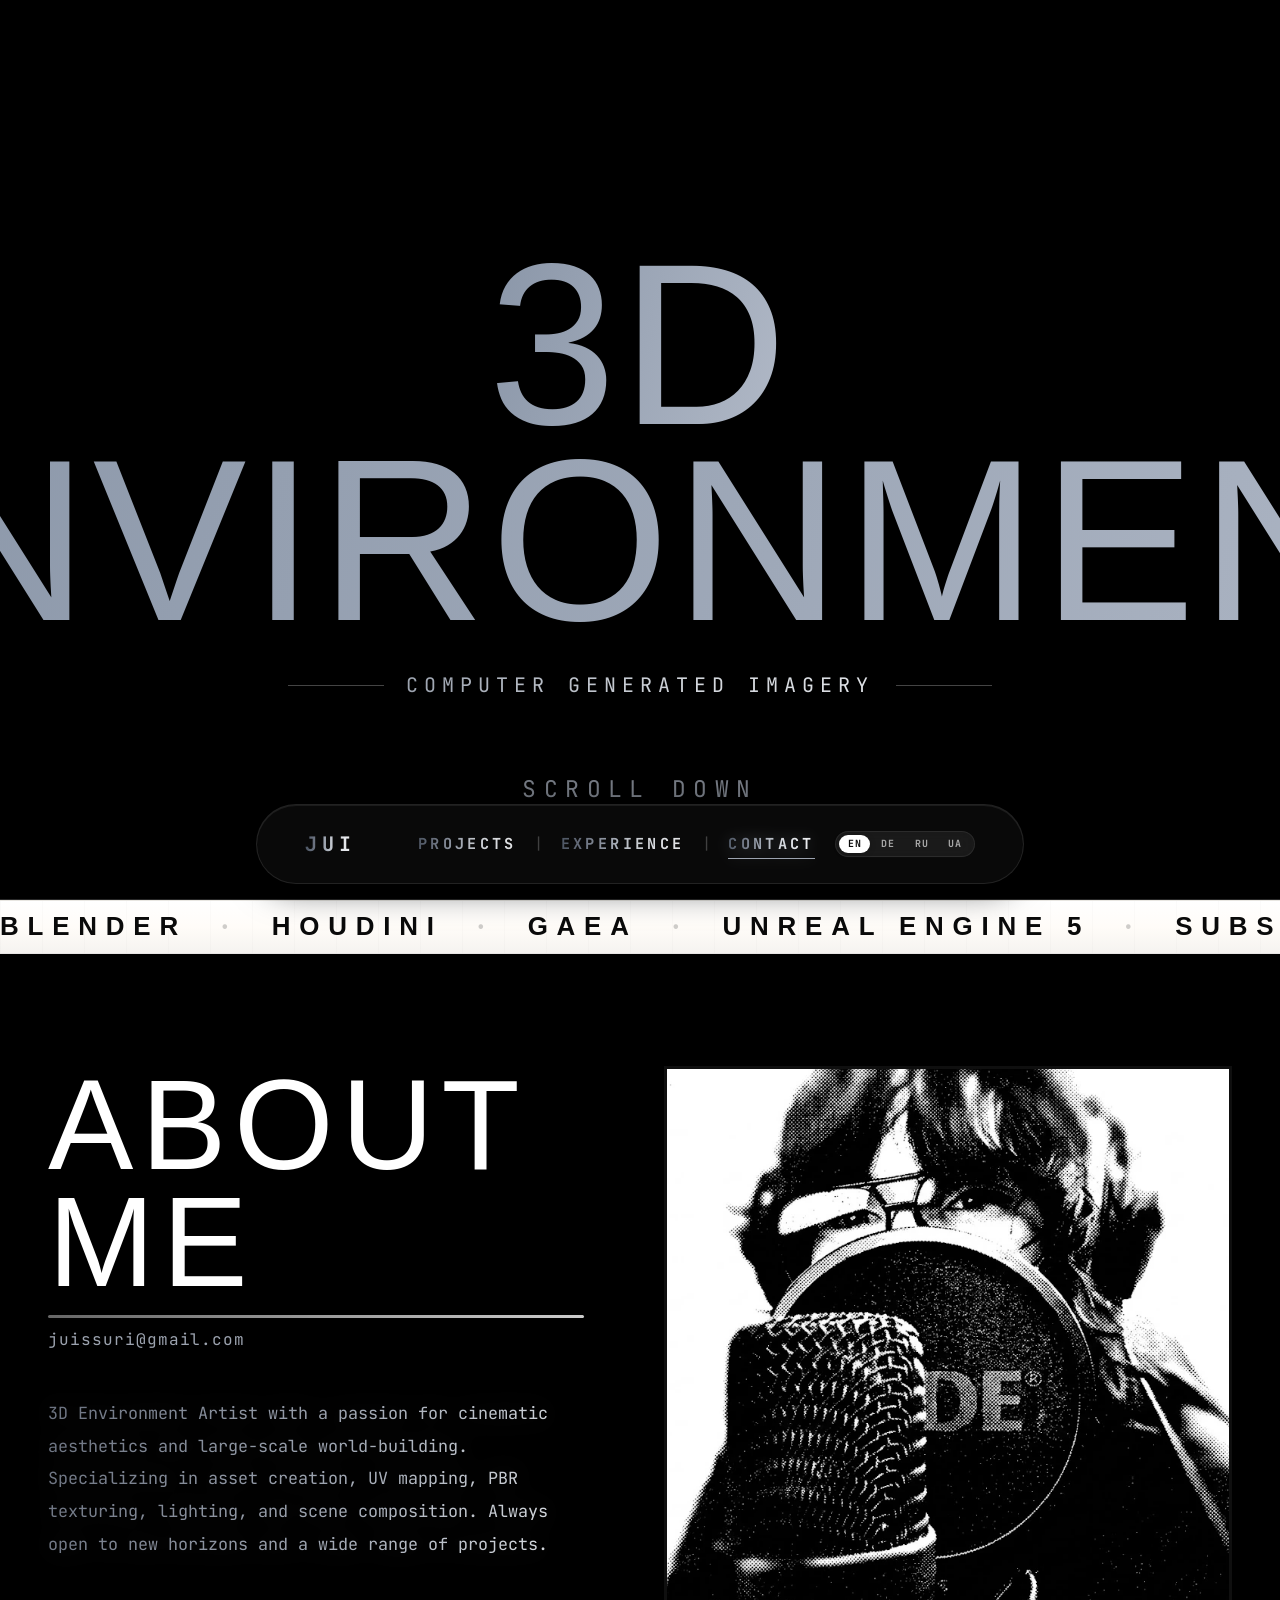
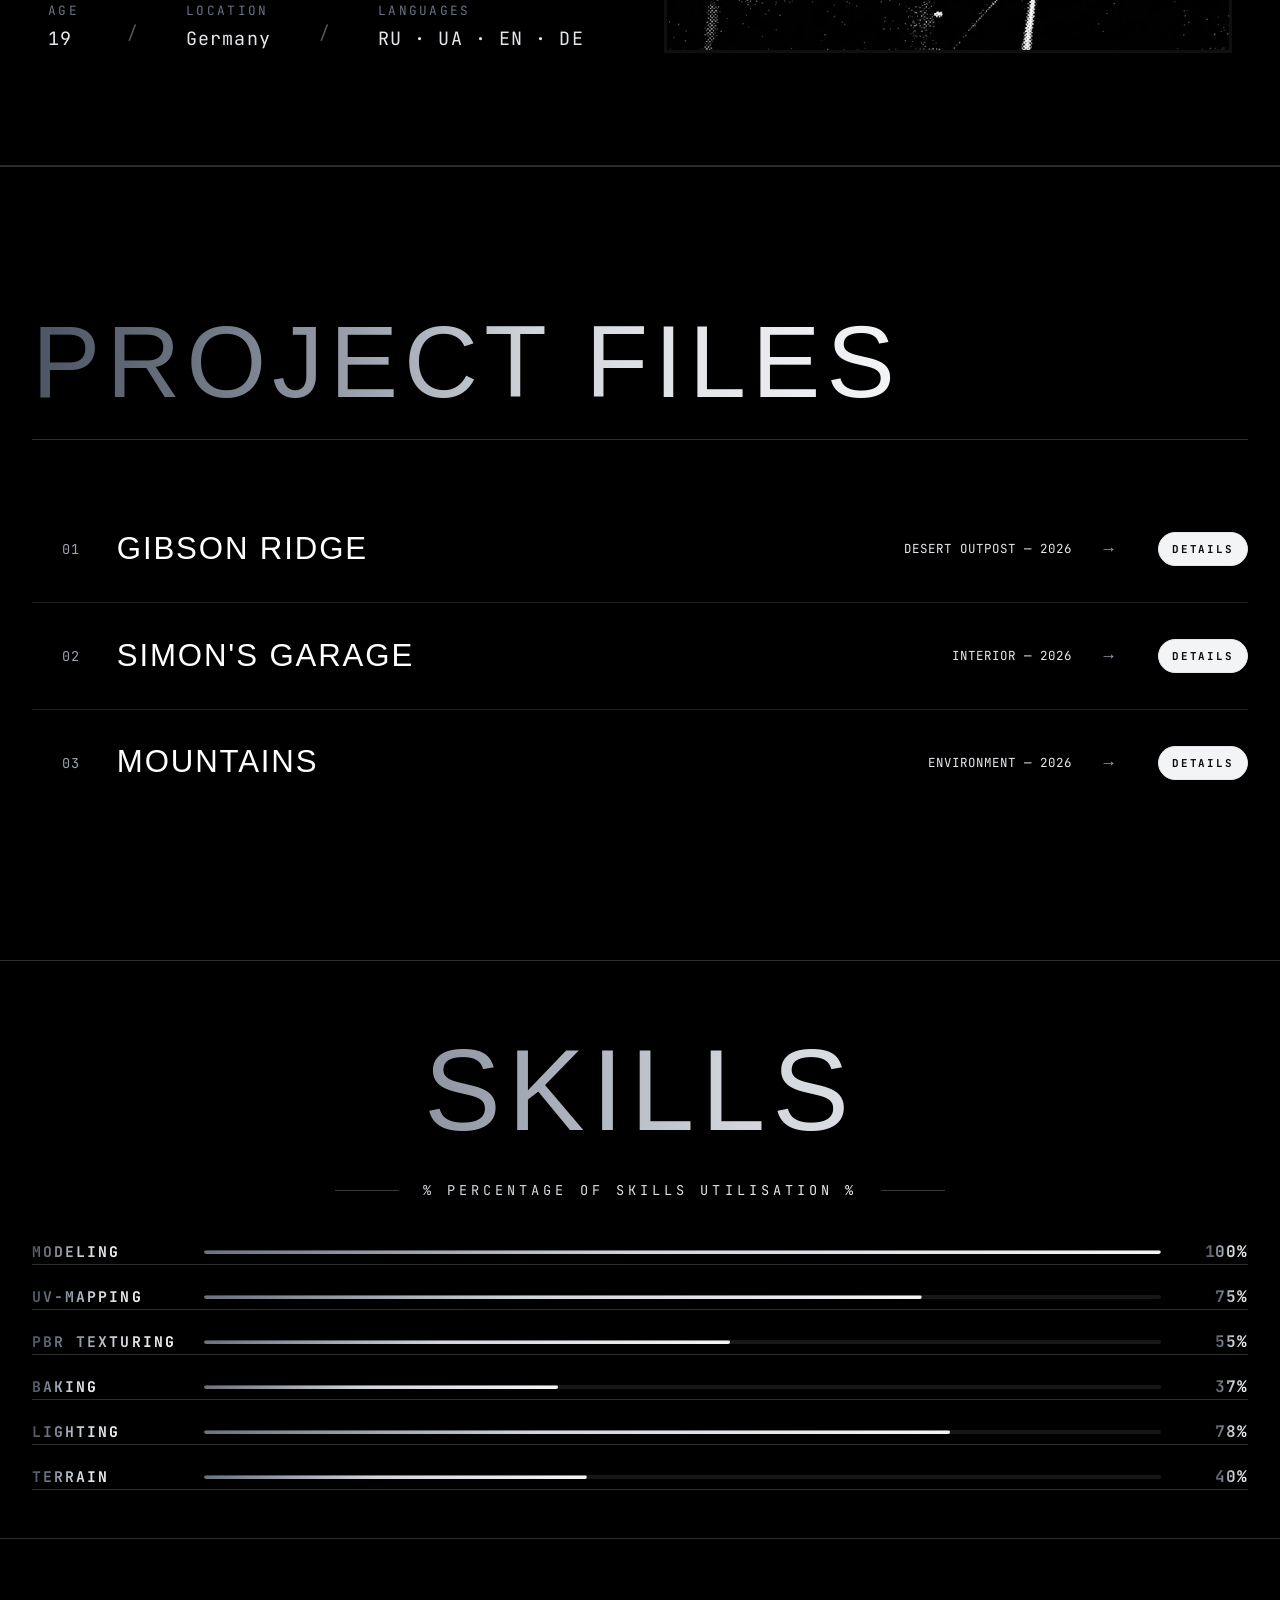
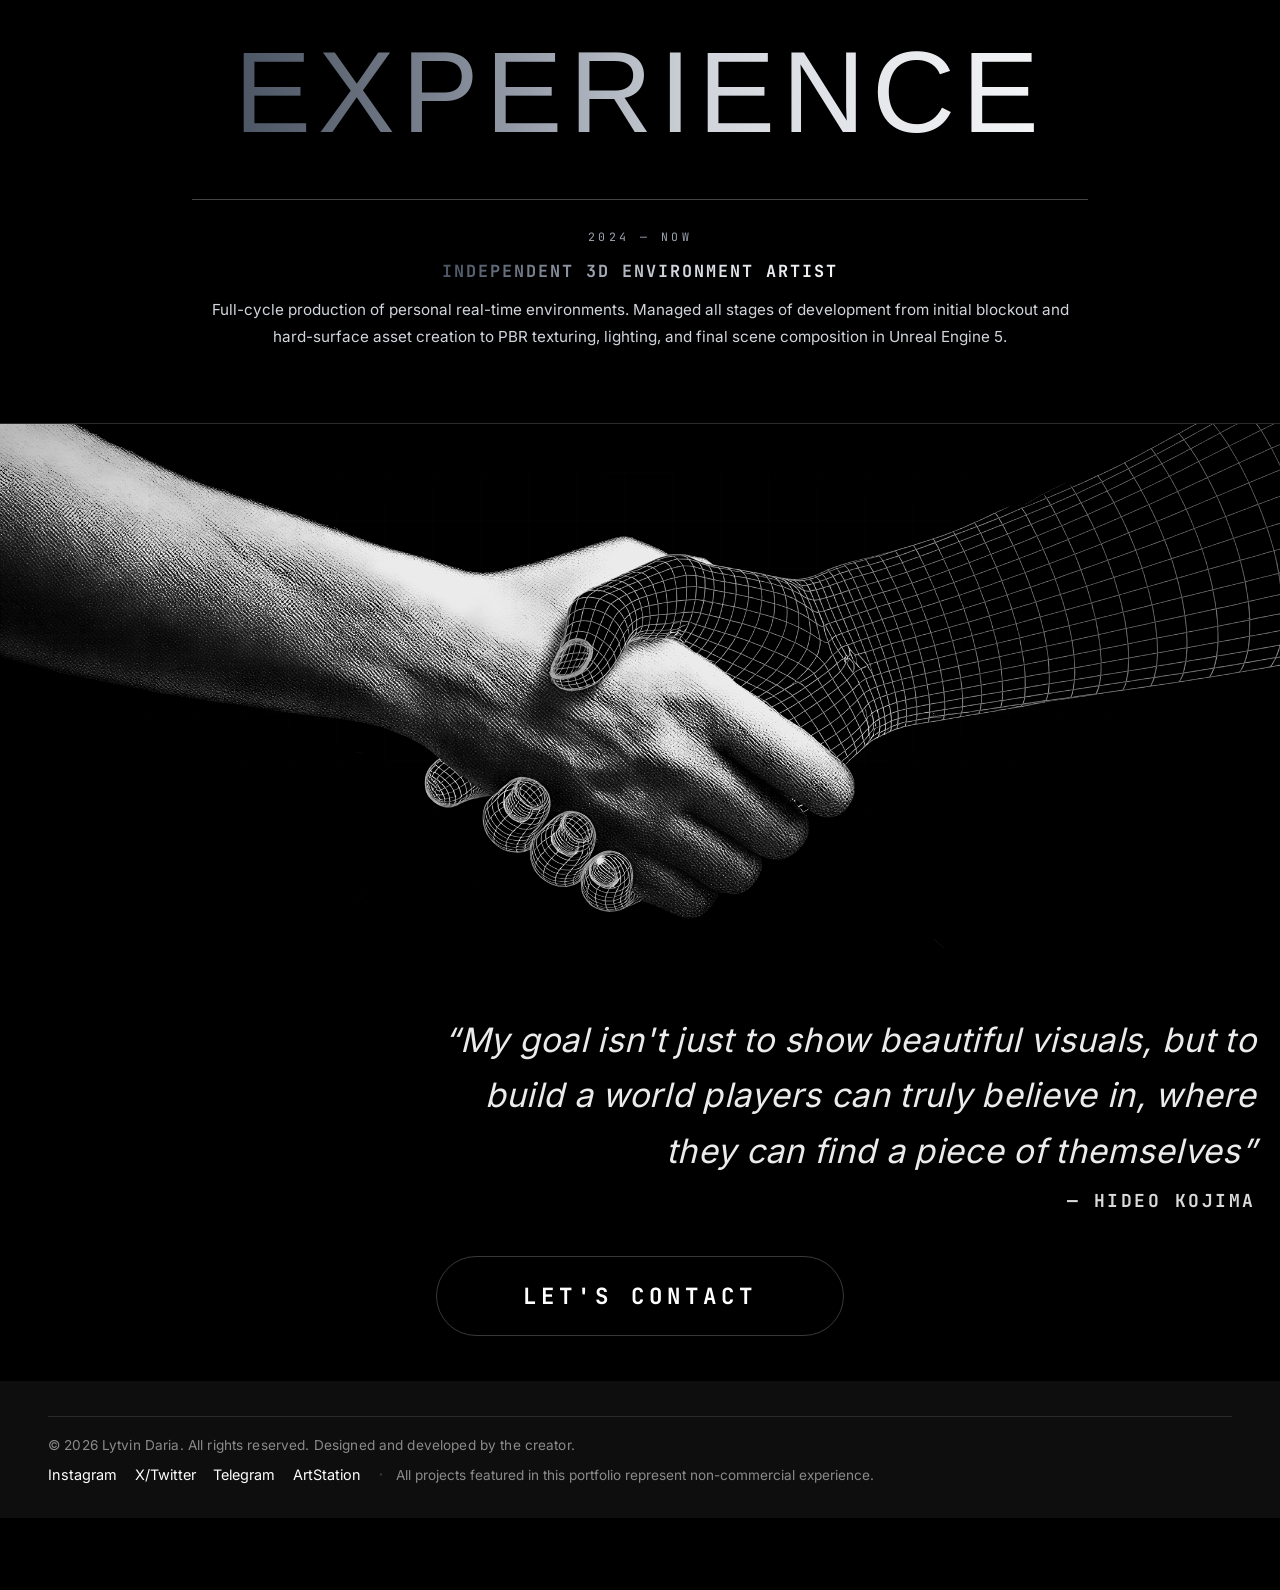
==== commit b9b9dd11: "Add files via upload" ====
--- a/index.html
+++ b/index.html
@@ -56,18 +56,24 @@
             <div class="navbar-center">
                 <button class="about-me-btn magnetic-btn" id="about-me-btn" type="button" aria-label="Open About Me Profile">
                     <span class="about-me-glow"></span>
-                    <span class="about-me-text" id="typing-text">About me</span><span class="typing-cursor">_</span>
+                    <span class="about-me-text" id="typing-text" data-i18n="nav_about">About me</span><span class="typing-cursor">_</span>
                 </button>
             </div>
 
             <!-- Right Navigation -->
             <div class="navbar-right">
                 <div class="nav-links">
-                    <a href="#projects" class="nav-link">PROJECTS</a>
+                    <a href="#projects" class="nav-link" data-i18n="nav_projects">PROJECTS</a>
                     <span class="nav-pipe">|</span>
-                    <a href="#experience" class="nav-link">EXPERIENCE</a>
+                    <a href="#experience" class="nav-link" data-i18n="nav_experience">EXPERIENCE</a>
                     <span class="nav-pipe">|</span>
-                    <a href="#contact" class="nav-link">CONTACT</a>
+                    <a href="#contact" class="nav-link" data-i18n="nav_contact">CONTACT</a>
+                </div>
+                <div class="lang-switch" role="group" aria-label="Language">
+                    <button type="button" class="lang-btn is-active" data-lang="en" aria-label="English">EN</button>
+                    <button type="button" class="lang-btn" data-lang="de" aria-label="Deutsch">DE</button>
+                    <button type="button" class="lang-btn" data-lang="ru" aria-label="Русский">RU</button>
+                    <button type="button" class="lang-btn" data-lang="uk" aria-label="Українська">UA</button>
                 </div>
             </div>
 
@@ -77,10 +83,16 @@
         </div>
 
         <div class="nav-drawer" id="nav-drawer" aria-hidden="true">
-            <a href="#projects" class="nav-drawer-link">PROJECTS</a>
-            <a href="#experience" class="nav-drawer-link">EXPERIENCE</a>
-            <a href="#contact" class="nav-drawer-link">CONTACT</a>
-            <button class="about-me-btn about-me-btn--drawer" id="about-me-btn-drawer" type="button">About me<span class="typing-cursor">_</span></button>
+            <a href="#projects" class="nav-drawer-link" data-i18n="nav_projects">PROJECTS</a>
+            <a href="#experience" class="nav-drawer-link" data-i18n="nav_experience">EXPERIENCE</a>
+            <a href="#contact" class="nav-drawer-link" data-i18n="nav_contact">CONTACT</a>
+            <button class="about-me-btn about-me-btn--drawer" id="about-me-btn-drawer" type="button"><span data-i18n="nav_about">About me</span><span class="typing-cursor">_</span></button>
+            <div class="lang-switch lang-switch--drawer" role="group" aria-label="Language">
+                <button type="button" class="lang-btn is-active" data-lang="en">EN</button>
+                <button type="button" class="lang-btn" data-lang="de">DE</button>
+                <button type="button" class="lang-btn" data-lang="ru">RU</button>
+                <button type="button" class="lang-btn" data-lang="uk">UA</button>
+            </div>
         </div>
     </nav>
 
@@ -105,7 +117,7 @@
                     <!-- Sub Header — moved below title -->
                     <div class="hero-subheader">
                         <span class="hero-line-deco"></span>
-                        <span class="hero-subheader-text">COMPUTER GENERATED IMAGERY</span>
+                        <span class="hero-subheader-text" data-i18n="hero_subheader">COMPUTER GENERATED IMAGERY</span>
                         <span class="hero-line-deco"></span>
                     </div>
 
@@ -115,7 +127,7 @@
             </div><!-- /hero-content -->
 
             <a href="#about-me" class="hero-scroll" aria-label="Scroll down">
-                <span class="hero-scroll-text">SCROLL DOWN</span>
+                <span class="hero-scroll-text" data-i18n="hero_scroll">SCROLL DOWN</span>
             </a>
         </section>
 
@@ -134,24 +146,24 @@
         <section id="about-me" class="about-me-section">
             <div class="about-me-inner reveal">
                 <div class="about-me-text-col">
-                    <h2 class="about-me-title">ABOUT ME</h2>
+                    <h2 class="about-me-title" data-i18n="about_title">ABOUT ME</h2>
                     <div class="about-me-email">juissuri@gmail.com</div>
-                    <p class="about-me-bio">
+                    <p class="about-me-bio" data-i18n="about_bio">
                         3D Environment Artist with a passion for cinematic aesthetics and large-scale world-building. Specializing in asset creation, UV mapping, PBR texturing, lighting, and scene composition. Always open to new horizons and a wide range of projects.
                     </p>
                     <div class="about-me-details">
                         <div class="about-me-detail">
-                            <span class="about-me-detail-label">AGE</span>
+                            <span class="about-me-detail-label" data-i18n="about_age_label">AGE</span>
                             <span class="about-me-detail-value">19</span>
                         </div>
                         <span class="about-me-detail-sep">/</span>
                         <div class="about-me-detail">
-                            <span class="about-me-detail-label">LOCATION</span>
-                            <span class="about-me-detail-value">Germany</span>
+                            <span class="about-me-detail-label" data-i18n="about_location_label">LOCATION</span>
+                            <span class="about-me-detail-value" data-i18n="about_location_value">Germany</span>
                         </div>
                         <span class="about-me-detail-sep">/</span>
                         <div class="about-me-detail">
-                            <span class="about-me-detail-label">LANGUAGES</span>
+                            <span class="about-me-detail-label" data-i18n="about_languages_label">LANGUAGES</span>
                             <span class="about-me-detail-value">RU · UA · EN · DE</span>
                         </div>
                     </div>
@@ -171,32 +183,83 @@
         <section id="projects" class="pshell-section pshell-section--files">
             <div class="files-directory reveal">
                 <div class="files-directory-header">
-                    <h2 class="pshell-title title-reveal">PROJECT FILES</h2>
+                    <h2 class="pshell-title title-reveal" data-i18n="projects_title">PROJECT FILES</h2>
                 </div>
                 <div class="files-list">
-                    <a href="project-view.html?id=01" class="file-row" aria-label="Open Gibson Ridge">
-                        <span class="file-num">01</span>
-                        <span class="file-name">GIBSON RIDGE</span>
-                        <span class="file-meta">Desert Outpost — 2026</span>
-                        <span class="file-preview" aria-hidden="true"><img src="assets/images/PROJECT1.jpeg" alt="" loading="lazy"></span>
-                        <span class="file-arrow">→</span>
-                    </a>
-                    <a href="project-view.html?id=02" class="file-row" aria-label="Open Simon's Garage">
-                        <span class="file-num">02</span>
-                        <span class="file-name">SIMON'S GARAGE</span>
-                        <span class="file-meta">Interior — 2026</span>
-                        <span class="file-preview" aria-hidden="true"><img src="assets/images/simons-garage.webp" alt="" loading="lazy"></span>
-                        <span class="file-arrow">→</span>
-                    </a>
-                    <a href="project-view.html?id=03" class="file-row" aria-label="Open Mountains">
-                        <span class="file-num">03</span>
-                        <span class="file-name">MOUNTAINS</span>
-                        <span class="file-meta">Environment — 2026</span>
-                        <span class="file-preview" aria-hidden="true"><img src="assets/images/hero-waves.jpg" alt="" loading="lazy"></span>
-                        <span class="file-arrow">→</span>
-                    </a>
-                </div>
-                <a href="projects.html" class="files-open-all">OPEN ARCHIVE &nbsp;→</a>
+                    <div class="file-row-wrap">
+                        <div class="file-row-main">
+                            <a href="project-view.html?id=01" class="file-row" aria-label="Open Gibson Ridge">
+                                <span class="file-num">01</span>
+                                <span class="file-name">GIBSON RIDGE</span>
+                                <span class="file-meta" data-i18n="file_meta_01">Desert Outpost — 2026</span>
+                                <span class="file-preview" aria-hidden="true"><img src="assets/images/PROJECT1.jpeg" alt="" loading="lazy"></span>
+                                <span class="file-arrow">→</span>
+                            </a>
+                            <button class="file-details-btn" type="button" data-target="details-01" aria-expanded="false" aria-controls="details-01" data-i18n="details_btn">DETAILS</button>
+                        </div>
+                        <div class="file-details" id="details-01" hidden>
+                            <div class="file-details-grid">
+                                <div class="file-details-item"><span class="file-details-label" data-i18n="details_engine_label">ENGINE</span><span class="file-details-value">Unreal Engine 5</span></div>
+                                <div class="file-details-item"><span class="file-details-label" data-i18n="details_tools_label">TOOLS</span><span class="file-details-value">Gaea • Blender • UE5 • Substance</span></div>
+                                <div class="file-details-item"><span class="file-details-label" data-i18n="details_year_label">YEAR</span><span class="file-details-value">2026</span></div>
+                                <div class="file-details-item"><span class="file-details-label" data-i18n="details_status_label">STATUS</span><span class="file-details-value" data-i18n="details_status_published">Published</span></div>
+                            </div>
+                            <p class="file-details-desc" data-i18n="details_desc_01">A sun-scorched desert environment built around large-scale terrain silhouettes, layered dune formations, and a cinematic play of heat, shadow, and distant haze. Procedural Gaea terrain + hand-authored vegetation.</p>
+                            <div class="file-details-actions">
+                                <a href="project-view.html?id=01" class="file-details-link" data-i18n="open_visual">OPEN VISUAL →</a>
+                                <a href="project-breakdown.html?project=01" class="file-details-link file-details-link--ghost" data-i18n="all_details">all project creation details</a>
+                            </div>
+                        </div>
+                    </div>
+                    <div class="file-row-wrap">
+                        <div class="file-row-main">
+                            <a href="project-view.html?id=02" class="file-row" aria-label="Open Simon's Garage">
+                                <span class="file-num">02</span>
+                                <span class="file-name">SIMON'S GARAGE</span>
+                                <span class="file-meta" data-i18n="file_meta_02">Interior — 2026</span>
+                                <span class="file-preview" aria-hidden="true"><img src="assets/images/simons-garage.webp" alt="" loading="lazy"></span>
+                                <span class="file-arrow">→</span>
+                            </a>
+                            <button class="file-details-btn" type="button" data-target="details-02" aria-expanded="false" aria-controls="details-02" data-i18n="details_btn">DETAILS</button>
+                        </div>
+                        <div class="file-details" id="details-02" hidden>
+                            <div class="file-details-grid">
+                                <div class="file-details-item"><span class="file-details-label" data-i18n="details_engine_label">ENGINE</span><span class="file-details-value">Unreal Engine 5</span></div>
+                                <div class="file-details-item"><span class="file-details-label" data-i18n="details_tools_label">TOOLS</span><span class="file-details-value">Blender • Substance • UE5</span></div>
+                                <div class="file-details-item"><span class="file-details-label" data-i18n="details_year_label">YEAR</span><span class="file-details-value">2026</span></div>
+                                <div class="file-details-item"><span class="file-details-label" data-i18n="details_status_label">STATUS</span><span class="file-details-value" data-i18n="details_status_awaiting">Awaiting Publication</span></div>
+                            </div>
+                            <p class="file-details-desc" data-i18n="details_desc_02">Awaiting publication — full breakdown soon. Interior study focused on material fidelity and grounded storytelling through props.</p>
+                            <div class="file-details-actions">
+                                <a href="project-view.html?id=02" class="file-details-link" data-i18n="open_visual">OPEN VISUAL →</a>
+                            </div>
+                        </div>
+                    </div>
+                    <div class="file-row-wrap">
+                        <div class="file-row-main">
+                            <a href="project-view.html?id=03" class="file-row" aria-label="Open Mountains">
+                                <span class="file-num">03</span>
+                                <span class="file-name">MOUNTAINS</span>
+                                <span class="file-meta" data-i18n="file_meta_03">Environment — 2026</span>
+                                <span class="file-preview" aria-hidden="true"><img src="assets/images/hero-waves.jpg" alt="" loading="lazy"></span>
+                                <span class="file-arrow">→</span>
+                            </a>
+                            <button class="file-details-btn" type="button" data-target="details-03" aria-expanded="false" aria-controls="details-03" data-i18n="details_btn">DETAILS</button>
+                        </div>
+                        <div class="file-details" id="details-03" hidden>
+                            <div class="file-details-grid">
+                                <div class="file-details-item"><span class="file-details-label" data-i18n="details_engine_label">ENGINE</span><span class="file-details-value">Unreal Engine 5</span></div>
+                                <div class="file-details-item"><span class="file-details-label" data-i18n="details_tools_label">TOOLS</span><span class="file-details-value">Gaea • Blender • UE5</span></div>
+                                <div class="file-details-item"><span class="file-details-label" data-i18n="details_year_label">YEAR</span><span class="file-details-value">2026</span></div>
+                                <div class="file-details-item"><span class="file-details-label" data-i18n="details_status_label">STATUS</span><span class="file-details-value" data-i18n="details_status_awaiting">Awaiting Publication</span></div>
+                            </div>
+                            <p class="file-details-desc">Awaiting publication — full breakdown soon. Large-scale mountain environment exploring scale, atmosphere, and distant haze.</p>
+                            <div class="file-details-actions">
+                                <a href="project-view.html?id=03" class="file-details-link">OPEN VISUAL →</a>
+                            </div>
+                        </div>
+                    </div>
+                </div>
             </div>
 
         </section>
@@ -207,11 +270,11 @@
         <section id="skills" class="skills-section">
             <div class="skills-inner reveal">
 
-                <h2 class="skills-title title-reveal">SKILLS</h2>
+                <h2 class="skills-title title-reveal" data-i18n="skills_title">SKILLS</h2>
 
                 <div class="skills-header">
                     <span class="skills-header-deco"></span>
-                    % PERCENTAGE OF SKILLS UTILISATION %
+                    <span data-i18n="skills_header">% PERCENTAGE OF SKILLS UTILISATION %</span>
                     <span class="skills-header-deco"></span>
                 </div>
 
@@ -294,14 +357,14 @@
         <section id="experience" class="exp-section">
             <div class="exp-inner reveal">
 
-                <h2 class="skills-title title-reveal">EXPERIENCE</h2>
+                <h2 class="skills-title title-reveal" data-i18n="exp_title">EXPERIENCE</h2>
 
                 <div class="exp-grid">
 
                     <article class="exp-item">
                         <span class="exp-period">2024 — NOW</span>
-                        <h3 class="exp-role">INDEPENDENT 3D ENVIRONMENT ARTIST</h3>
-                        <p class="exp-desc">
+                        <h3 class="exp-role" data-i18n="exp_role">INDEPENDENT 3D ENVIRONMENT ARTIST</h3>
+                        <p class="exp-desc" data-i18n="exp_desc">
                             Full-cycle production of personal real-time environments. Managed all stages of development from initial blockout and hard-surface asset creation to PBR texturing, lighting, and final scene composition in Unreal Engine 5.
                         </p>
                     </article>
@@ -352,12 +415,12 @@
             <div class="contact-inner contact-handshake-inner reveal">
 
                 <div class="contact-quote">
-                    <p class="contact-quote-text">“My goal isn't just to show beautiful visuals, but to build a world players can truly believe in, where they can find a piece of themselves”</p>
+                    <p class="contact-quote-text" data-i18n="contact_quote_text">“My goal isn't just to show beautiful visuals, but to build a world players can truly believe in, where they can find a piece of themselves”</p>
                     <span class="contact-quote-author">— Hideo Kojima</span>
                 </div>
 
                 <a href="https://linktr.ee/juissuri" target="_blank" rel="noopener noreferrer" class="contact-cta magnetic-btn" id="main-contact-btn" aria-label="Contact me">
-                    <span class="contact-cta-text">Let's Contact</span>
+                    <span class="contact-cta-text" data-i18n="contact_cta">Let's Contact</span>
                 </a>
             </div>
         </section>
@@ -367,14 +430,14 @@
         <div class="footer-inner">
             <div class="footer-divider"></div>
             <div class="footer-bottom">
-                <div class="footer-copyright">© 2026 Lytvin Daria. All rights reserved. Designed and developed by the creator.</div>
+                <div class="footer-copyright" data-i18n="footer_copyright">© 2026 Lytvin Daria. All rights reserved. Designed and developed by the creator.</div>
                 <div class="footer-legal">
                     <a href="https://www.instagram.com/juissuri/" target="_blank" rel="noopener noreferrer" class="footer-legal-link">Instagram</a>
                     <a href="https://x.com/juissuri" target="_blank" rel="noopener noreferrer" class="footer-legal-link">X/Twitter</a>
                     <a href="https://t.me/juissuri" target="_blank" rel="noopener noreferrer" class="footer-legal-link">Telegram</a>
                     <a href="https://www.artstation.com/juissuri" target="_blank" rel="noopener noreferrer" class="footer-legal-link">ArtStation</a>
                     <span class="footer-legal-sep">•</span>
-                    <span class="footer-note-inline">All projects featured in this portfolio represent non-commercial experience.</span>
+                    <span class="footer-note-inline" data-i18n="footer_note">All projects featured in this portfolio represent non-commercial experience.</span>
                 </div>
             </div>
         </div>
@@ -403,29 +466,29 @@
                 <div class="id-card-info">
                     <div class="id-card-field-group">
                         <div class="id-card-field">
-                            <span class="id-label">NAME:</span>
+                            <span class="id-label" data-i18n="modal_name_label">NAME:</span>
                             <span class="id-value">Daria Lytvin</span>
                         </div>
                         <div class="id-card-field">
-                            <span class="id-label">AGE:</span>
+                            <span class="id-label" data-i18n="modal_age_label">AGE:</span>
                             <span class="id-value">19</span>
                         </div>
                         <div class="id-card-field">
-                            <span class="id-label">LOCATION:</span>
-                            <span class="id-value">Germany</span>
+                            <span class="id-label" data-i18n="modal_location_label">LOCATION:</span>
+                            <span class="id-value" data-i18n="modal_location_value">Germany</span>
                         </div>
                     </div>
 
                     <div class="id-card-section">
-                        <span class="id-label">Languages:</span>
-                        <div class="id-languages-text">
+                        <span class="id-label" data-i18n="modal_languages_label">Languages:</span>
+                        <div class="id-languages-text" data-i18n="modal_languages_text">
                             Russian (native), Ukrainian (native), English (intermediate), German (A1&ndash;B2)
                         </div>
                     </div>
 
                     <div class="id-card-section id-bio-section">
-                        <span class="id-label">Biography:</span>
-                        <div class="id-bio-text">
+                        <span class="id-label" data-i18n="modal_bio_label">Biography:</span>
+                        <div class="id-bio-text" data-i18n="modal_bio_text">
                             I create 3D worlds. Cinematic aesthetics are my passion, but I can also easily adapt to a variety of artistic styles and settings. I’m always open to new horizons and a wide range of projects.
                         </div>
                     </div>
@@ -437,6 +500,7 @@
     <!-- Lenis Smooth Scroll (local) -->
     <script src="js/lenis.min.js"></script>
     <script src="js/lightbox.js"></script>
+    <script src="js/i18n.js"></script>
     <script src="js/main.js"></script>
 </body>
 </html>
--- a/css/styles.css
+++ b/css/styles.css
@@ -107,10 +107,15 @@
 
 /* NAVBAR — Glass Pill (floating) */
 .navbar{position:fixed;left:0;right:0;bottom:0;top:auto;width:100%;z-index:40;border:none;background:transparent;backdrop-filter:none;-webkit-backdrop-filter:none;display:flex;justify-content:center;padding:0 1rem 1rem;pointer-events:none}
-.navbar-inner{pointer-events:auto;max-width:44rem;width:100%;margin:0;padding:0 1.6rem;display:flex;align-items:center;justify-content:space-between;gap:2rem;height:3.4rem;position:relative;background:rgba(18,18,18,0.55);backdrop-filter:blur(16px) saturate(1.3);-webkit-backdrop-filter:blur(16px) saturate(1.3);border:1px solid rgba(255,255,255,0.10);border-radius:999px;box-shadow:0 8px 32px rgba(0,0,0,0.55),0 2px 10px rgba(0,0,0,0.4),inset 0 1px 0 rgba(255,255,255,0.08)}
+.navbar-inner{pointer-events:auto;max-width:48rem;width:100%;margin:0;padding:0 1.4rem 0 1.6rem;display:flex;align-items:center;justify-content:space-between;gap:1.2rem;height:3.4rem;position:relative;background:rgba(18,18,18,0.55);backdrop-filter:blur(16px) saturate(1.3);-webkit-backdrop-filter:blur(16px) saturate(1.3);border:1px solid rgba(255,255,255,0.10);border-radius:999px;box-shadow:0 8px 32px rgba(0,0,0,0.55),0 2px 10px rgba(0,0,0,0.4),inset 0 1px 0 rgba(255,255,255,0.08)}
 .navbar-left{display:flex;align-items:center;gap:1.5rem}
-.navbar-right{display:flex;align-items:center;gap:1.5rem}
+.navbar-right{display:flex;align-items:center;gap:1rem}
 .navbar-center{display:none !important}
+.lang-switch{display:flex;align-items:center;gap:0.2rem;background:rgba(255,255,255,0.06);border:1px solid rgba(255,255,255,0.08);border-radius:999px;padding:0.18rem 0.22rem;backdrop-filter:blur(8px)}
+.lang-btn{font-family:var(--font-mono);font-size:0.62rem;letter-spacing:0.10em;font-weight:700;color:rgba(255,255,255,0.62);background:transparent;border:none;padding:0.28rem 0.48rem;border-radius:999px;cursor:pointer;transition:all 160ms ease;min-width:1.9rem;line-height:1}
+.lang-btn.is-active{background:#FFFFFF;color:#0A0A0A;box-shadow:0 1px 6px rgba(0,0,0,0.18)}
+.lang-btn:hover:not(.is-active){color:#FFFFFF;background:rgba(255,255,255,0.08)}
+.lang-switch--drawer{margin-top:0.85rem;justify-content:center;background:rgba(255,255,255,0.04);padding:0.28rem;align-self:stretch}
 /* Burger — hidden on desktop, visible on mobile */
 .nav-burger{display:none;width:44px;height:44px;flex-direction:column;align-items:center;justify-content:center;gap:5px;background:transparent;border:none;padding:0;cursor:pointer;flex-shrink:0;-webkit-tap-highlight-color:transparent}
 .nav-burger span{display:block;width:18px;height:1.5px;background:#FFFFFF;border-radius:1px;transition:transform 260ms cubic-bezier(0.16,1,0.3,1),opacity 200ms, width 200ms}
@@ -317,6 +322,26 @@
 .file-row:hover .file-preview{opacity:1;visibility:visible;transform:translateY(-50%) scale(1)}
 .file-row:hover .file-preview img{transform:scale(1.06)}
 @media (max-width:1023px){.file-preview{display:none !important}}
+.file-row-wrap{border-bottom:1px solid rgba(255,255,255,0.12)}
+.file-row-wrap:last-child{border-bottom:none}
+.file-row-wrap .file-row{border-bottom:none;flex:1}
+.file-row-main{display:flex;align-items:center;gap:0.85rem}
+.file-details-btn{font-family:var(--font-mono);font-size:0.68rem;letter-spacing:0.16em;font-weight:700;color:#0A0A0A;background:#F3F4F6;border:1px solid #E5E7EB;padding:0.55rem 0.85rem;border-radius:999px;cursor:pointer;white-space:nowrap;transition:all 200ms ease;flex-shrink:0}
+.file-details-btn:hover{background:#FFFFFF;border-color:#D1D5DB;transform:translateY(-1px)}
+.file-details-btn[aria-expanded="true"]{background:#0A0A0A;color:#FFFFFF;border-color:rgba(255,255,255,0.18)}
+.file-details{padding:1.2rem 1.9rem 1.4rem;border-top:1px dashed rgba(255,255,255,0.10);background:rgba(255,255,255,0.02);animation:fileDetailsIn 220ms ease}
+.file-details[hidden]{display:none !important}
+@keyframes fileDetailsIn{from{opacity:0;transform:translateY(4px)}to{opacity:1;transform:translateY(0)}}
+.file-details-grid{display:grid;grid-template-columns:repeat(4,1fr);gap:1rem;margin-bottom:1rem}
+.file-details-item{display:flex;flex-direction:column;gap:0.25rem}
+.file-details-label{font-family:var(--font-mono);font-size:0.58rem;letter-spacing:0.14em;color:#6B7280;text-transform:uppercase}
+.file-details-value{font-family:var(--font-mono);font-size:0.78rem;letter-spacing:0.02em;color:#E5E7EB;font-weight:600}
+.file-details-desc{font-family:'Inter',-apple-system,BlinkMacSystemFont,sans-serif;font-size:0.88rem;line-height:1.7;color:#9CA3AF;margin:0 0 1.1rem;max-width:48rem}
+.file-details-actions{display:flex;gap:0.75rem;flex-wrap:wrap}
+.file-details-link{font-family:var(--font-mono);font-size:0.68rem;letter-spacing:0.14em;font-weight:700;color:#0A0A0A;background:#FFFFFF;border:1px solid #E5E7EB;padding:0.6rem 1rem;border-radius:999px;text-decoration:none;transition:all 150ms ease}
+.file-details-link:hover{background:#F3F4F6}
+.file-details-link--ghost{background:transparent;color:#E5E7EB;border-color:rgba(255,255,255,0.18)}
+.file-details-link--ghost:hover{background:rgba(255,255,255,0.06);color:#FFFFFF}
 .files-open-all{display:inline-flex;margin-top:1.8rem;font-family:var(--font-mono);font-size:0.85rem;letter-spacing:0.20em;color:var(--c-white);text-decoration:none;border:1.5px solid rgba(255,255,255,0.28);padding:1rem 1.9rem;border-radius:999px;transition:all 200ms ease;text-transform:uppercase;background:rgba(255,255,255,0.05);box-shadow:0 4px 18px rgba(0,0,0,0.4)}
 .files-open-all:hover{color:var(--c-white);border-color:rgba(255,255,255,0.40);background:rgba(255,255,255,0.10);letter-spacing:0.22em;box-shadow:0 6px 24px rgba(0,0,0,0.5)}
 
@@ -1072,6 +1097,12 @@
     .file-name{font-size:1.25rem}
     .file-meta{font-size:0.6rem}
     .file-num{font-size:0.68rem;min-width:1.3rem}
+    .file-row-main{flex-direction:column;align-items:stretch;gap:0}
+    .file-row-main .file-row{border-bottom:none}
+    .file-details-btn{margin:0 1rem 1rem;align-self:flex-start;padding:0.6rem 0.9rem;font-size:0.62rem}
+    .file-details{padding:1rem}
+    .file-details-grid{grid-template-columns:1fr 1fr;gap:0.75rem}
+    .file-details-desc{font-size:0.82rem}
     .files-open-all{font-size:0.68rem;padding:0.7rem 1.1rem;width:100%;justify-content:center}
     /* ABOUT ME */
     .about-me-inner{flex-direction:column-reverse;min-height:auto;padding:3.5rem 1.5rem;gap:0}
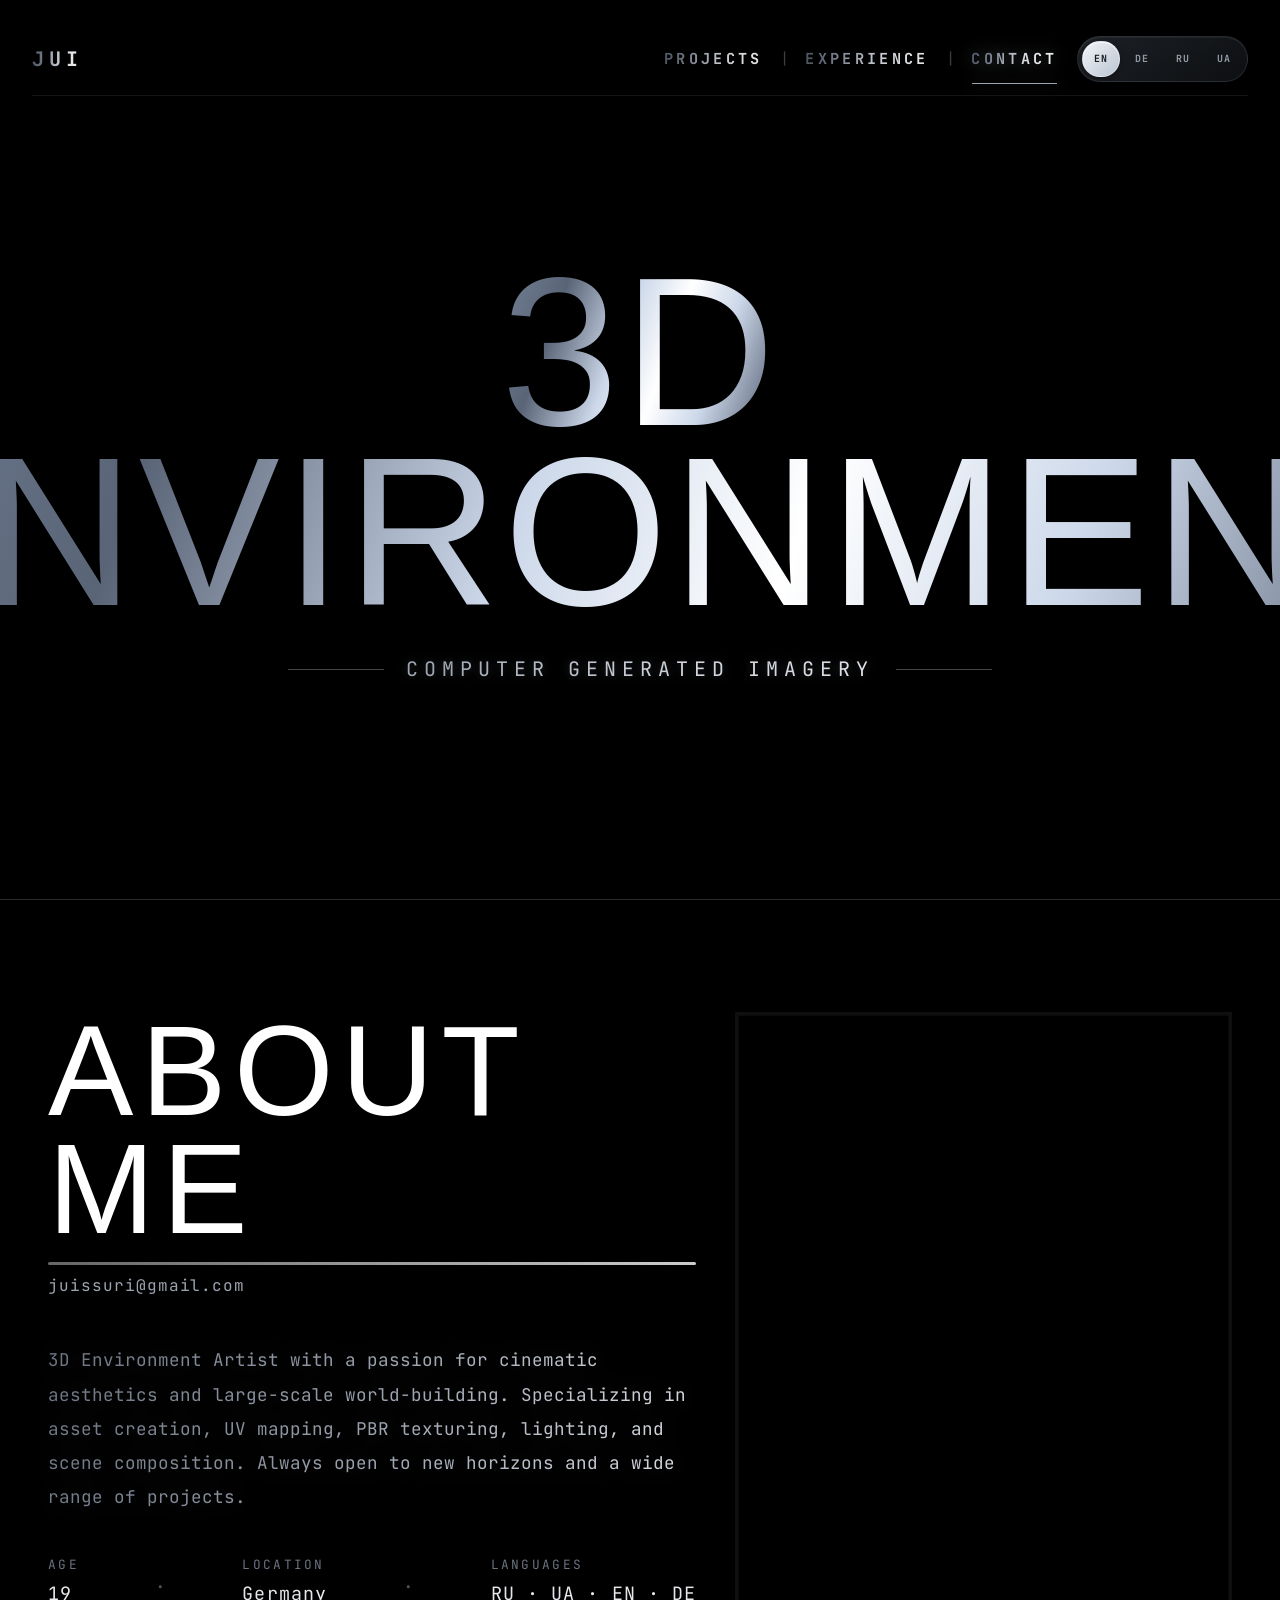
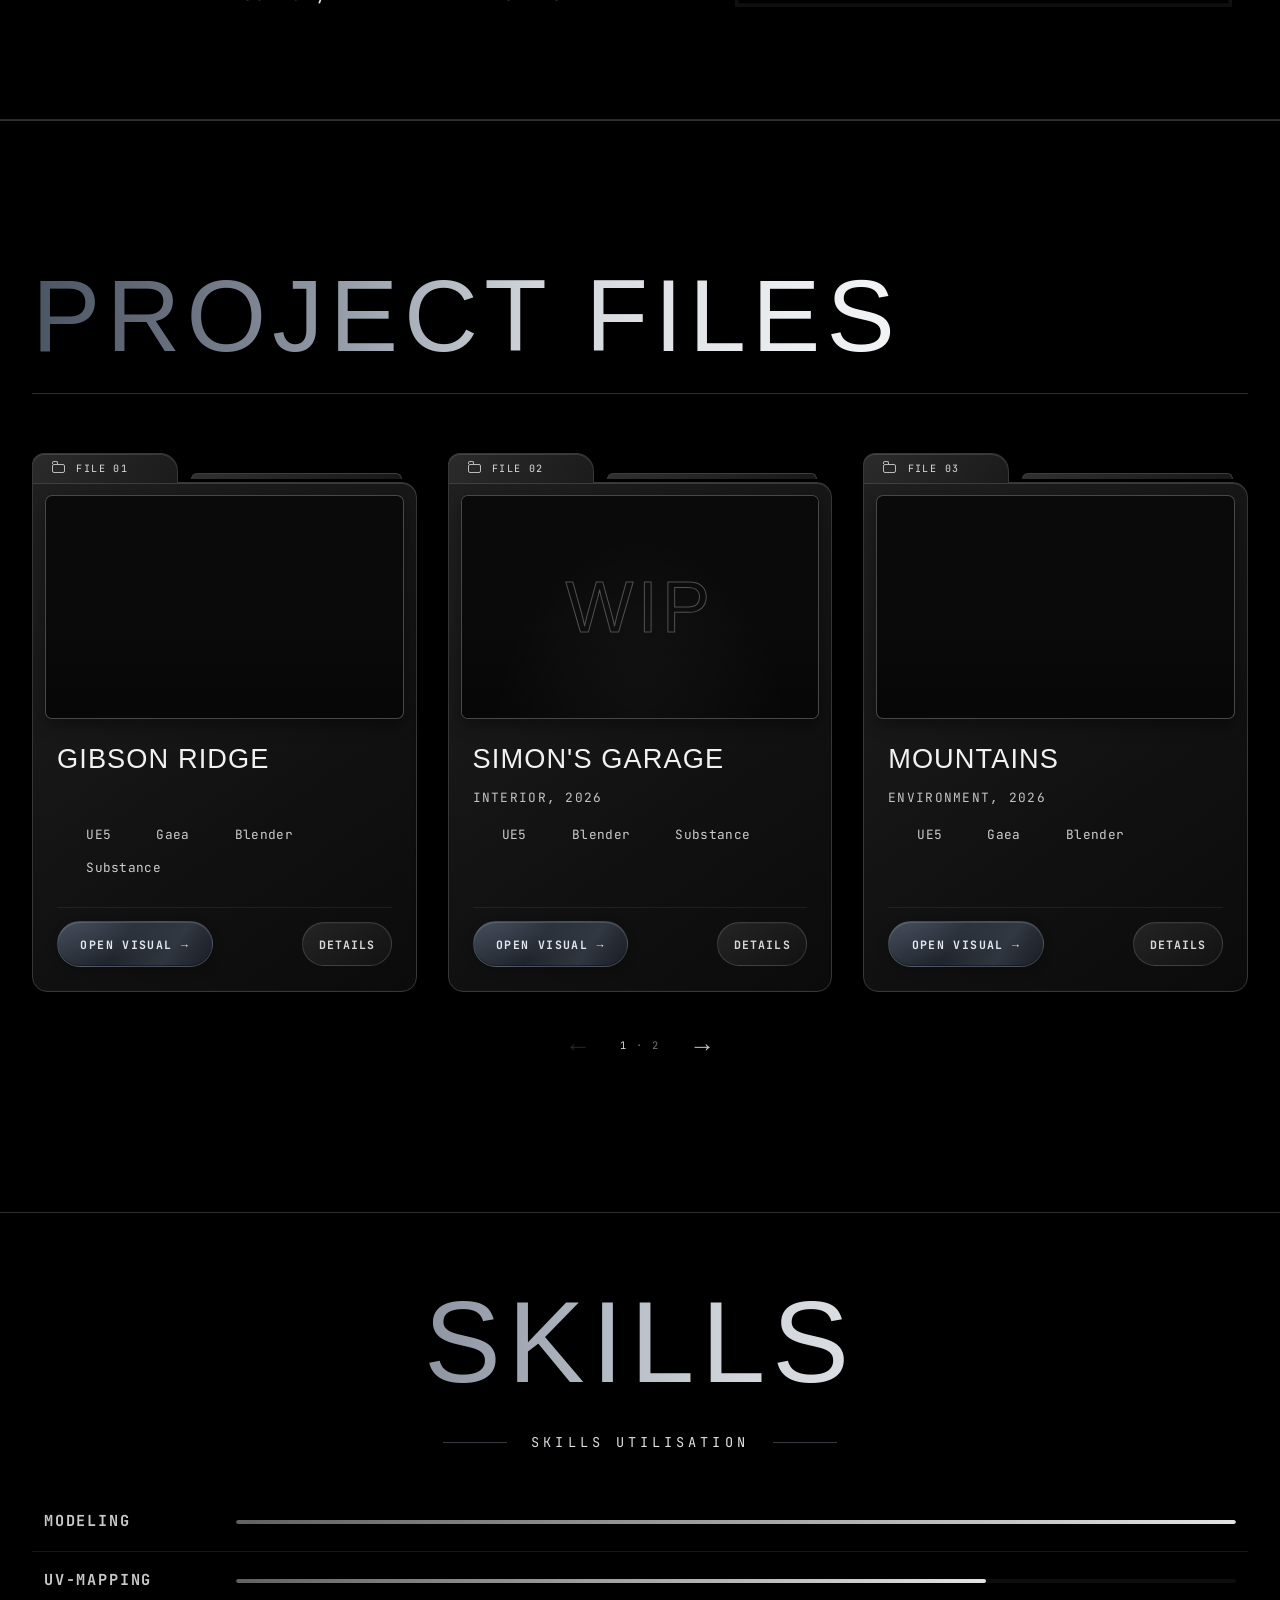
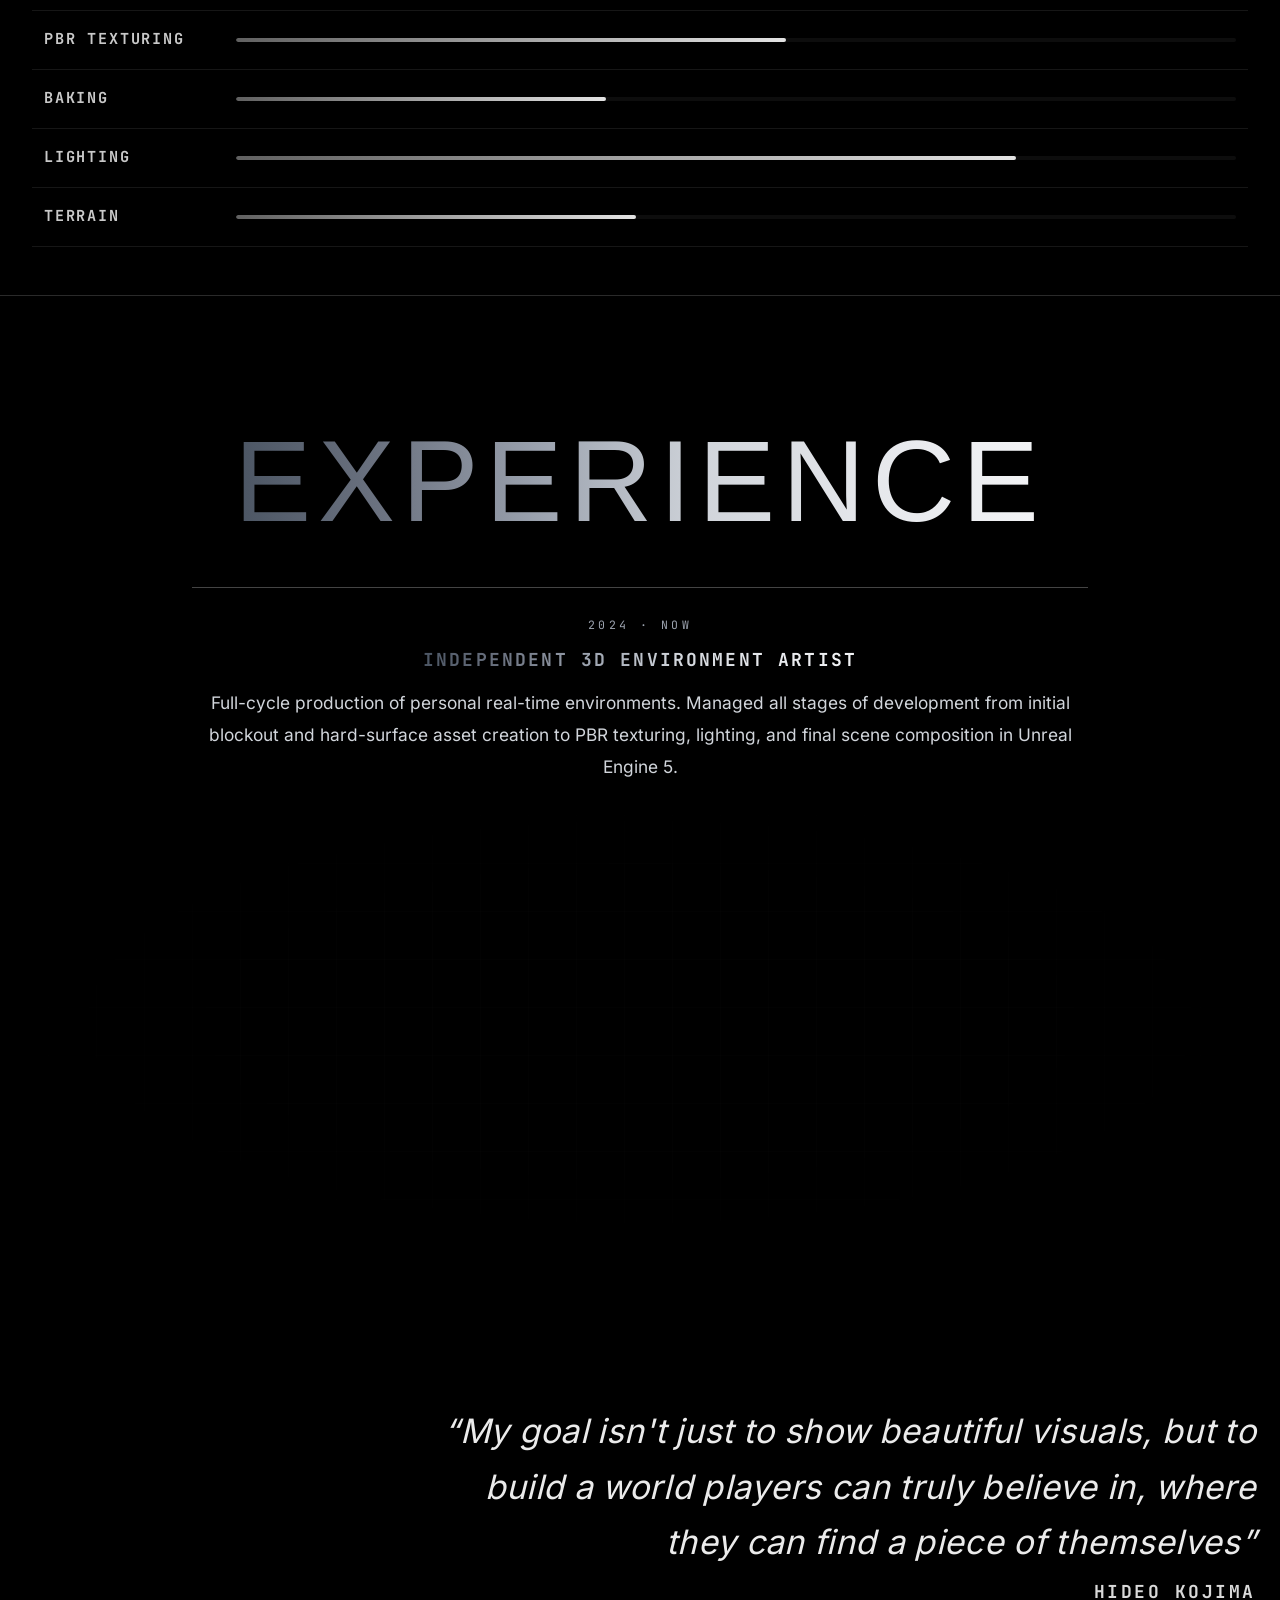
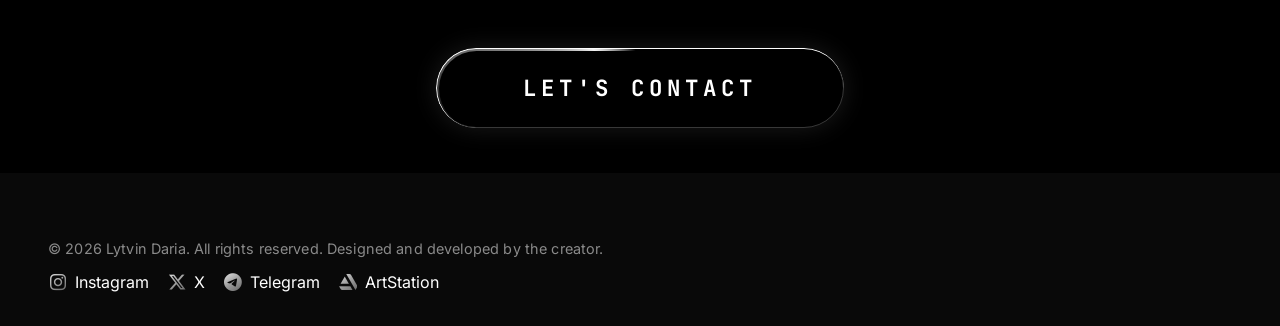
==== commit 1bf6f02f: "Add files via upload" ====
--- a/index.html
+++ b/index.html
@@ -7,11 +7,25 @@
     <meta name="keywords" content="3D Environment Artist, Daria Lytvin, 3D Art, Unreal Engine 5, Blender, Substance Painter, Portfolio">
     <meta name="author" content="Daria Lytvin">
     
-    <!-- Preview disabled: no Open Graph / Twitter Card -->
+    <!-- Social sharing preview -->
+    <meta property="og:type" content="website">
+    <meta property="og:site_name" content="JUI SSURI">
+    <meta property="og:title" content="JUI SSURI, 3D Environment Artist">
+    <meta property="og:description" content="Daria Lytvin, 3D environments, materials and lighting portfolio.">
+    <meta property="og:image" content="https://juissuri.github.io/assets/images/jui-ssuri-social.png">
+    <meta property="og:image:type" content="image/png">
+    <meta property="og:image:width" content="1733">
+    <meta property="og:image:height" content="907">
+    <meta property="og:image:alt" content="JUI SSURI in white letters on a black background">
+    <meta name="twitter:card" content="summary_large_image">
+    <meta name="twitter:title" content="JUI SSURI, 3D Environment Artist">
+    <meta name="twitter:description" content="Daria Lytvin, 3D environments, materials and lighting portfolio.">
+    <meta name="twitter:image" content="https://juissuri.github.io/assets/images/jui-ssuri-social.png">
+    <meta name="twitter:image:alt" content="JUI SSURI in white letters on a black background">
 
     <title>JUI PORTFOLIO</title>
 
-    <!-- Favicon — single J, high contrast -->
+    <!-- Favicon, single J, high contrast -->
     <link rel="icon" type="image/svg+xml" href="data:image/svg+xml,%3Csvg xmlns='http://www.w3.org/2000/svg' viewBox='0 0 64 64'%3E%3Crect width='64' height='64' rx='14' fill='%23000000'/%3E%3Ctext x='32' y='46' font-family='Inter,Arial,sans-serif' font-size='42' font-weight='900' fill='%23FFFFFF' text-anchor='middle'%3EJ%3C/text%3E%3C/svg%3E">
 
     <!-- Font Awesome 6 Icons -->
@@ -21,10 +35,13 @@
     <link rel="stylesheet" href="css/fonts.css">
 
     <!-- Styles -->
-    <link rel="stylesheet" href="css/styles.css">
-
+    <link rel="stylesheet" href="css/styles.css">
+    <link rel="stylesheet" href="css/project-folders.css">
+    <link rel="stylesheet" href="css/portfolio-polish.css">
+
+    <script src="js/surface-light.js" defer></script>
 </head>
-<body>
+<body id="top">
     <!-- Top Scroll Progress Indicator -->
     <div class="scroll-progress-bar" id="scroll-progress" aria-hidden="true"></div>
 
@@ -42,12 +59,19 @@
         </symbol>
     </svg>
 
-    <nav class="navbar" aria-label="Primary">
+
+
+    <main>
+        <section class="hero">
+            <video class="hero-background-video" muted loop playsinline preload="metadata" aria-hidden="true" tabindex="-1">
+                <source src="assets/video/hero-grid.mp4" type="video/mp4">
+            </video>
+    <nav class="navbar hero-navigation" aria-label="Primary">
         <div class="navbar-inner">
 
             <!-- Left: Pure Brand Typography (Kojima-Style Minimal Alignment) -->
             <div class="navbar-left">
-                <a href="#" class="logo logo--text-only" aria-label="JUI">
+                <a href="#top" class="logo logo--text-only" aria-label="JUI">
                     <span class="logo-text">JUI</span>
                 </a>
             </div>
@@ -67,7 +91,7 @@
                     <span class="nav-pipe">|</span>
                     <a href="#experience" class="nav-link" data-i18n="nav_experience">EXPERIENCE</a>
                     <span class="nav-pipe">|</span>
-                    <a href="#contact" class="nav-link" data-i18n="nav_contact">CONTACT</a>
+                    <a href="#main-contact-btn" class="nav-link" data-i18n="nav_contact">CONTACT</a>
                 </div>
                 <div class="lang-switch" role="group" aria-label="Language">
                     <button type="button" class="lang-btn is-active" data-lang="en" aria-label="English">EN</button>
@@ -85,7 +109,7 @@
         <div class="nav-drawer" id="nav-drawer" aria-hidden="true">
             <a href="#projects" class="nav-drawer-link" data-i18n="nav_projects">PROJECTS</a>
             <a href="#experience" class="nav-drawer-link" data-i18n="nav_experience">EXPERIENCE</a>
-            <a href="#contact" class="nav-drawer-link" data-i18n="nav_contact">CONTACT</a>
+            <a href="#main-contact-btn" class="nav-drawer-link" data-i18n="nav_contact">CONTACT</a>
             <button class="about-me-btn about-me-btn--drawer" id="about-me-btn-drawer" type="button"><span data-i18n="nav_about">About me</span><span class="typing-cursor">_</span></button>
             <div class="lang-switch lang-switch--drawer" role="group" aria-label="Language">
                 <button type="button" class="lang-btn is-active" data-lang="en">EN</button>
@@ -96,9 +120,6 @@
         </div>
     </nav>
 
-    <main>
-        <section class="hero">
-
             <div class="hero-lines">
                 <div class="hero-line"></div>
                 <div class="hero-line hero-line-left"></div>
@@ -114,7 +135,7 @@
                         <span class="hero-title-env">ENVIRONMENT</span>
                     </h1>
 
-                    <!-- Sub Header — moved below title -->
+                    <!-- Sub Header, moved below title -->
                     <div class="hero-subheader">
                         <span class="hero-line-deco"></span>
                         <span class="hero-subheader-text" data-i18n="hero_subheader">COMPUTER GENERATED IMAGERY</span>
@@ -125,23 +146,12 @@
 
                 </div><!-- /hero-inner -->
             </div><!-- /hero-content -->
-
-            <a href="#about-me" class="hero-scroll" aria-label="Scroll down">
-                <span class="hero-scroll-text" data-i18n="hero_scroll">SCROLL DOWN</span>
-            </a>
-        </section>
-
-        <div class="marquee-bar marquee-bar--files" aria-hidden="true">
-            <div class="marquee-container">
-                <div class="animate-marquee marquee-content">
-                    <span>BLENDER</span><span>&bull;</span><span>HOUDINI</span><span>&bull;</span><span>GAEA</span><span>&bull;</span><span>UNREAL ENGINE 5</span><span>&bull;</span><span>SUBSTANCE DESIGNER</span><span>&bull;</span><span>ZBRUSH</span><span>&bull;</span><span>MARMOSET TOOLBAG 5</span><span>&bull;</span><span>SUBSTANCE PAINTER</span><span>&bull;</span><span>PLASTICITY</span><span>&bull;</span>
-                    <span>BLENDER</span><span>&bull;</span><span>HOUDINI</span><span>&bull;</span><span>GAEA</span><span>&bull;</span><span>UNREAL ENGINE 5</span><span>&bull;</span><span>SUBSTANCE DESIGNER</span><span>&bull;</span><span>ZBRUSH</span><span>&bull;</span><span>MARMOSET TOOLBAG 5</span><span>&bull;</span><span>SUBSTANCE PAINTER</span><span>&bull;</span><span>PLASTICITY</span><span>&bull;</span>
-                </div>
-            </div>
-        </div>
+        </section>
+
+        
 
         <!-- ================================================================
-             ABOUT ME — cinematic dark strip after hero
+             ABOUT ME, cinematic dark strip after hero
              ================================================================ -->
         <section id="about-me" class="about-me-section">
             <div class="about-me-inner reveal">
@@ -156,12 +166,12 @@
                             <span class="about-me-detail-label" data-i18n="about_age_label">AGE</span>
                             <span class="about-me-detail-value">19</span>
                         </div>
-                        <span class="about-me-detail-sep">/</span>
+                        <span class="about-me-detail-sep" aria-hidden="true">·</span>
                         <div class="about-me-detail">
                             <span class="about-me-detail-label" data-i18n="about_location_label">LOCATION</span>
                             <span class="about-me-detail-value" data-i18n="about_location_value">Germany</span>
                         </div>
-                        <span class="about-me-detail-sep">/</span>
+                        <span class="about-me-detail-sep" aria-hidden="true">·</span>
                         <div class="about-me-detail">
                             <span class="about-me-detail-label" data-i18n="about_languages_label">LANGUAGES</span>
                             <span class="about-me-detail-value">RU · UA · EN · DE</span>
@@ -176,96 +186,183 @@
         </section>
 
         <!-- ================================================================
-             PROJECT SHELL — IOI HITMAN STYLE CENTERED CAROUSEL
-             Active center card: full scale + full info visible
-             Inactive side cards: scaled down + darkened + info hidden
+             PROJECTS, visual cards (image always visible, incl. mobile)
              ================================================================ -->
         <section id="projects" class="pshell-section pshell-section--files">
             <div class="files-directory reveal">
                 <div class="files-directory-header">
                     <h2 class="pshell-title title-reveal" data-i18n="projects_title">PROJECT FILES</h2>
                 </div>
-                <div class="files-list">
-                    <div class="file-row-wrap">
-                        <div class="file-row-main">
-                            <a href="project-view.html?id=01" class="file-row" aria-label="Open Gibson Ridge">
-                                <span class="file-num">01</span>
-                                <span class="file-name">GIBSON RIDGE</span>
-                                <span class="file-meta" data-i18n="file_meta_01">Desert Outpost — 2026</span>
-                                <span class="file-preview" aria-hidden="true"><img src="assets/images/PROJECT1.jpeg" alt="" loading="lazy"></span>
-                                <span class="file-arrow">→</span>
-                            </a>
-                            <button class="file-details-btn" type="button" data-target="details-01" aria-expanded="false" aria-controls="details-01" data-i18n="details_btn">DETAILS</button>
+                <div class="projects-grid">
+                    <!-- 01 GIBSON RIDGE -->
+                    <article class="proj-card folder-card">
+                        <div class="folder-tab" aria-hidden="true"><span class="folder-tab-mark"></span><span>FILE 01</span></div>
+                        <a href="project-view.html?id=01" class="proj-media" aria-label="Open Gibson Ridge">
+                            <img src="assets/images/gibson-ridge-960.webp"
+                                 srcset="assets/images/gibson-ridge-720.webp 720w, assets/images/gibson-ridge-960.webp 960w, assets/images/gibson-ridge-1200.webp 1200w, assets/images/gibson-ridge-1920.webp 1920w"
+                                 sizes="(max-width: 700px) 100vw, (max-width: 1200px) 50vw, 33vw"
+                                 alt="Gibson Ridge, desert outpost environment" loading="lazy" decoding="async" width="960" height="540">
+                        </a>
+                        <div class="proj-body">
+                            <h3 class="proj-name">GIBSON RIDGE</h3>
+                            <p class="proj-meta proj-meta--spacer" aria-hidden="true"></p>
+                            <div class="proj-tags"><span><img class="software-icon" src="assets/icons/unrealengine-gray.svg" width="24" height="24" alt="" aria-hidden="true" decoding="async">UE5</span><span><img class="software-icon software-icon--image" src="assets/icons/gaea.png" width="24" height="24" alt="" aria-hidden="true" decoding="async">Gaea</span><span><img class="software-icon" src="assets/icons/blender-gray.svg" width="24" height="24" alt="" aria-hidden="true" decoding="async">Blender</span><span><img class="software-icon software-icon--image" src="assets/icons/substance-painter.svg" width="24" height="24" alt="" aria-hidden="true" decoding="async">Substance</span></div>
+                            <div class="proj-actions">
+                                <a href="project-view.html?id=01" class="file-details-link" data-i18n="open_visual">OPEN VISUAL →</a>
+                                <button class="file-details-btn" type="button" data-target="details-01" aria-expanded="false" aria-controls="details-01" data-i18n="details_btn">DETAILS</button>
+                            </div>
                         </div>
                         <div class="file-details" id="details-01" hidden>
                             <div class="file-details-grid">
                                 <div class="file-details-item"><span class="file-details-label" data-i18n="details_engine_label">ENGINE</span><span class="file-details-value">Unreal Engine 5</span></div>
-                                <div class="file-details-item"><span class="file-details-label" data-i18n="details_tools_label">TOOLS</span><span class="file-details-value">Gaea • Blender • UE5 • Substance</span></div>
+                                <div class="file-details-item"><span class="file-details-label" data-i18n="details_tools_label">TOOLS</span><span class="file-details-value software-list"><span class="software-item"><img class="software-icon software-icon--image" src="assets/icons/gaea.png" width="24" height="24" alt="" aria-hidden="true" decoding="async">Gaea</span><span class="software-item"><img class="software-icon" src="assets/icons/blender-gray.svg" width="24" height="24" alt="" aria-hidden="true" decoding="async">Blender</span><span class="software-item"><img class="software-icon" src="assets/icons/unrealengine-gray.svg" width="24" height="24" alt="" aria-hidden="true" decoding="async">UE5</span><span class="software-item"><img class="software-icon software-icon--image" src="assets/icons/substance-painter.svg" width="24" height="24" alt="" aria-hidden="true" decoding="async">Substance</span></span></div>
                                 <div class="file-details-item"><span class="file-details-label" data-i18n="details_year_label">YEAR</span><span class="file-details-value">2026</span></div>
-                                <div class="file-details-item"><span class="file-details-label" data-i18n="details_status_label">STATUS</span><span class="file-details-value" data-i18n="details_status_published">Published</span></div>
                             </div>
                             <p class="file-details-desc" data-i18n="details_desc_01">A sun-scorched desert environment built around large-scale terrain silhouettes, layered dune formations, and a cinematic play of heat, shadow, and distant haze. Procedural Gaea terrain + hand-authored vegetation.</p>
                             <div class="file-details-actions">
-                                <a href="project-view.html?id=01" class="file-details-link" data-i18n="open_visual">OPEN VISUAL →</a>
                                 <a href="project-breakdown.html?project=01" class="file-details-link file-details-link--ghost" data-i18n="all_details">all project creation details</a>
                             </div>
                         </div>
-                    </div>
-                    <div class="file-row-wrap">
-                        <div class="file-row-main">
-                            <a href="project-view.html?id=02" class="file-row" aria-label="Open Simon's Garage">
-                                <span class="file-num">02</span>
-                                <span class="file-name">SIMON'S GARAGE</span>
-                                <span class="file-meta" data-i18n="file_meta_02">Interior — 2026</span>
-                                <span class="file-preview" aria-hidden="true"><img src="assets/images/simons-garage.webp" alt="" loading="lazy"></span>
-                                <span class="file-arrow">→</span>
-                            </a>
-                            <button class="file-details-btn" type="button" data-target="details-02" aria-expanded="false" aria-controls="details-02" data-i18n="details_btn">DETAILS</button>
+                    </article>
+                    <!-- 02 SIMON'S GARAGE -->
+                    <article class="proj-card folder-card">
+                        <div class="folder-tab" aria-hidden="true"><span class="folder-tab-mark"></span><span>FILE 02</span></div>
+                        <a href="project-view.html?id=02" class="proj-media" aria-label="Open Simon's Garage">
+                            <span class="proj-media-empty" aria-hidden="true">WIP</span>
+                        </a>
+                        <div class="proj-body">
+                            <h3 class="proj-name">SIMON'S GARAGE</h3>
+                            <p class="proj-meta" data-i18n="file_meta_02">Interior, 2026</p>
+                            <div class="proj-tags"><span><img class="software-icon" src="assets/icons/unrealengine-gray.svg" width="24" height="24" alt="" aria-hidden="true" decoding="async">UE5</span><span><img class="software-icon" src="assets/icons/blender-gray.svg" width="24" height="24" alt="" aria-hidden="true" decoding="async">Blender</span><span><img class="software-icon software-icon--image" src="assets/icons/substance-painter.svg" width="24" height="24" alt="" aria-hidden="true" decoding="async">Substance</span></div>
+                            <div class="proj-actions">
+                                <a href="project-view.html?id=02" class="file-details-link" data-i18n="open_visual">OPEN VISUAL →</a>
+                                <button class="file-details-btn" type="button" data-target="details-02" aria-expanded="false" aria-controls="details-02" data-i18n="details_btn">DETAILS</button>
+                            </div>
                         </div>
                         <div class="file-details" id="details-02" hidden>
                             <div class="file-details-grid">
                                 <div class="file-details-item"><span class="file-details-label" data-i18n="details_engine_label">ENGINE</span><span class="file-details-value">Unreal Engine 5</span></div>
-                                <div class="file-details-item"><span class="file-details-label" data-i18n="details_tools_label">TOOLS</span><span class="file-details-value">Blender • Substance • UE5</span></div>
+                                <div class="file-details-item"><span class="file-details-label" data-i18n="details_tools_label">TOOLS</span><span class="file-details-value software-list"><span class="software-item"><img class="software-icon" src="assets/icons/blender-gray.svg" width="24" height="24" alt="" aria-hidden="true" decoding="async">Blender</span><span class="software-item"><img class="software-icon software-icon--image" src="assets/icons/substance-painter.svg" width="24" height="24" alt="" aria-hidden="true" decoding="async">Substance</span><span class="software-item"><img class="software-icon" src="assets/icons/unrealengine-gray.svg" width="24" height="24" alt="" aria-hidden="true" decoding="async">UE5</span></span></div>
                                 <div class="file-details-item"><span class="file-details-label" data-i18n="details_year_label">YEAR</span><span class="file-details-value">2026</span></div>
-                                <div class="file-details-item"><span class="file-details-label" data-i18n="details_status_label">STATUS</span><span class="file-details-value" data-i18n="details_status_awaiting">Awaiting Publication</span></div>
-                            </div>
-                            <p class="file-details-desc" data-i18n="details_desc_02">Awaiting publication — full breakdown soon. Interior study focused on material fidelity and grounded storytelling through props.</p>
+                            </div>
+                            <p class="file-details-desc" data-i18n="details_desc_02">Awaiting publication, full breakdown soon. Interior study focused on material fidelity and grounded storytelling through props.</p>
                             <div class="file-details-actions">
-                                <a href="project-view.html?id=02" class="file-details-link" data-i18n="open_visual">OPEN VISUAL →</a>
-                            </div>
-                        </div>
-                    </div>
-                    <div class="file-row-wrap">
-                        <div class="file-row-main">
-                            <a href="project-view.html?id=03" class="file-row" aria-label="Open Mountains">
-                                <span class="file-num">03</span>
-                                <span class="file-name">MOUNTAINS</span>
-                                <span class="file-meta" data-i18n="file_meta_03">Environment — 2026</span>
-                                <span class="file-preview" aria-hidden="true"><img src="assets/images/hero-waves.jpg" alt="" loading="lazy"></span>
-                                <span class="file-arrow">→</span>
-                            </a>
-                            <button class="file-details-btn" type="button" data-target="details-03" aria-expanded="false" aria-controls="details-03" data-i18n="details_btn">DETAILS</button>
+                                <a href="project-breakdown.html?project=02" class="file-details-link file-details-link--ghost" data-i18n="all_details">View project details</a>
+                            </div>
+                        </div>
+                    </article>
+                    <!-- 03 MOUNTAINS -->
+                    <article class="proj-card folder-card">
+                        <div class="folder-tab" aria-hidden="true"><span class="folder-tab-mark"></span><span>FILE 03</span></div>
+                        <a href="project-view.html?id=03" class="proj-media" aria-label="Open Mountains">
+                            <img src="assets/images/mountains.jpg" alt="Mountains, topographic environment study" loading="lazy" decoding="async" width="960" height="540">
+                        </a>
+                        <div class="proj-body">
+                            <h3 class="proj-name">MOUNTAINS</h3>
+                            <p class="proj-meta" data-i18n="file_meta_03">Environment, 2026</p>
+                            <div class="proj-tags"><span><img class="software-icon" src="assets/icons/unrealengine-gray.svg" width="24" height="24" alt="" aria-hidden="true" decoding="async">UE5</span><span><img class="software-icon software-icon--image" src="assets/icons/gaea.png" width="24" height="24" alt="" aria-hidden="true" decoding="async">Gaea</span><span><img class="software-icon" src="assets/icons/blender-gray.svg" width="24" height="24" alt="" aria-hidden="true" decoding="async">Blender</span></div>
+                            <div class="proj-actions">
+                                <a href="project-view.html?id=03" class="file-details-link" data-i18n="open_visual">OPEN VISUAL →</a>
+                                <button class="file-details-btn" type="button" data-target="details-03" aria-expanded="false" aria-controls="details-03" data-i18n="details_btn">DETAILS</button>
+                            </div>
                         </div>
                         <div class="file-details" id="details-03" hidden>
                             <div class="file-details-grid">
                                 <div class="file-details-item"><span class="file-details-label" data-i18n="details_engine_label">ENGINE</span><span class="file-details-value">Unreal Engine 5</span></div>
-                                <div class="file-details-item"><span class="file-details-label" data-i18n="details_tools_label">TOOLS</span><span class="file-details-value">Gaea • Blender • UE5</span></div>
+                                <div class="file-details-item"><span class="file-details-label" data-i18n="details_tools_label">TOOLS</span><span class="file-details-value software-list"><span class="software-item"><img class="software-icon software-icon--image" src="assets/icons/gaea.png" width="24" height="24" alt="" aria-hidden="true" decoding="async">Gaea</span><span class="software-item"><img class="software-icon" src="assets/icons/blender-gray.svg" width="24" height="24" alt="" aria-hidden="true" decoding="async">Blender</span><span class="software-item"><img class="software-icon" src="assets/icons/unrealengine-gray.svg" width="24" height="24" alt="" aria-hidden="true" decoding="async">UE5</span></span></div>
                                 <div class="file-details-item"><span class="file-details-label" data-i18n="details_year_label">YEAR</span><span class="file-details-value">2026</span></div>
-                                <div class="file-details-item"><span class="file-details-label" data-i18n="details_status_label">STATUS</span><span class="file-details-value" data-i18n="details_status_awaiting">Awaiting Publication</span></div>
-                            </div>
-                            <p class="file-details-desc">Awaiting publication — full breakdown soon. Large-scale mountain environment exploring scale, atmosphere, and distant haze.</p>
+                            </div>
+                            <p class="file-details-desc" data-i18n="details_desc_03">Awaiting publication, full breakdown soon. Large-scale mountain environment exploring scale, atmosphere, and distant haze.</p>
                             <div class="file-details-actions">
-                                <a href="project-view.html?id=03" class="file-details-link">OPEN VISUAL →</a>
-                            </div>
-                        </div>
-                    </div>
+                                <a href="project-breakdown.html?project=03" class="file-details-link file-details-link--ghost" data-i18n="all_details">View project details</a>
+                            </div>
+                        </div>
+                    </article>
+                    <!-- 04 WIP -->
+                    <article class="proj-card folder-card">
+                        <div class="folder-tab" aria-hidden="true"><span class="folder-tab-mark"></span><span>FILE 04</span></div>
+                        <div class="proj-media" aria-hidden="true">
+                            <span class="proj-media-empty">WIP</span>
+                        </div>
+                        <div class="proj-body">
+                            <h3 class="proj-name" data-i18n="proj_name_wip">COMING SOON</h3>
+                            <p class="proj-meta" data-i18n="file_meta_wip">In Production, 2026</p>
+                            <div class="proj-tags"><span><img class="software-icon" src="assets/icons/unrealengine-gray.svg" width="24" height="24" alt="" aria-hidden="true" decoding="async">UE5</span><span><img class="software-icon" src="assets/icons/blender-gray.svg" width="24" height="24" alt="" aria-hidden="true" decoding="async">Blender</span></div>
+                            <div class="proj-actions">
+                                <button class="file-details-btn" type="button" data-target="details-04" aria-expanded="false" aria-controls="details-04" data-i18n="details_btn">DETAILS</button>
+                            </div>
+                        </div>
+                        <div class="file-details" id="details-04" hidden>
+                            <div class="file-details-grid">
+                                <div class="file-details-item"><span class="file-details-label" data-i18n="details_engine_label">ENGINE</span><span class="file-details-value">Unreal Engine 5</span></div>
+                                <div class="file-details-item"><span class="file-details-label" data-i18n="details_tools_label">TOOLS</span><span class="file-details-value software-list"><span class="software-item"><img class="software-icon" src="assets/icons/blender-gray.svg" width="24" height="24" alt="" aria-hidden="true" decoding="async">Blender</span><span class="software-item"><img class="software-icon" src="assets/icons/unrealengine-gray.svg" width="24" height="24" alt="" aria-hidden="true" decoding="async">UE5</span></span></div>
+                                <div class="file-details-item"><span class="file-details-label" data-i18n="details_year_label">YEAR</span><span class="file-details-value">2026</span></div>
+                            </div>
+                            <p class="file-details-desc" data-i18n="details_desc_wip">New environment in production, full reveal soon.</p>
+                            <div class="file-details-actions">
+                                <a href="project-breakdown.html?project=04" class="file-details-link file-details-link--ghost" data-i18n="all_details">View project details</a>
+                            </div>
+                        </div>
+                    </article>
+                    <!-- 05 WIP -->
+                    <article class="proj-card folder-card">
+                        <div class="folder-tab" aria-hidden="true"><span class="folder-tab-mark"></span><span>FILE 05</span></div>
+                        <div class="proj-media" aria-hidden="true">
+                            <span class="proj-media-empty">WIP</span>
+                        </div>
+                        <div class="proj-body">
+                            <h3 class="proj-name" data-i18n="proj_name_wip">COMING SOON</h3>
+                            <p class="proj-meta" data-i18n="file_meta_wip">In Production, 2026</p>
+                            <div class="proj-tags"><span><img class="software-icon" src="assets/icons/unrealengine-gray.svg" width="24" height="24" alt="" aria-hidden="true" decoding="async">UE5</span><span><img class="software-icon" src="assets/icons/blender-gray.svg" width="24" height="24" alt="" aria-hidden="true" decoding="async">Blender</span></div>
+                            <div class="proj-actions">
+                                <button class="file-details-btn" type="button" data-target="details-05" aria-expanded="false" aria-controls="details-05" data-i18n="details_btn">DETAILS</button>
+                            </div>
+                        </div>
+                        <div class="file-details" id="details-05" hidden>
+                            <div class="file-details-grid">
+                                <div class="file-details-item"><span class="file-details-label" data-i18n="details_engine_label">ENGINE</span><span class="file-details-value">Unreal Engine 5</span></div>
+                                <div class="file-details-item"><span class="file-details-label" data-i18n="details_tools_label">TOOLS</span><span class="file-details-value software-list"><span class="software-item"><img class="software-icon" src="assets/icons/blender-gray.svg" width="24" height="24" alt="" aria-hidden="true" decoding="async">Blender</span><span class="software-item"><img class="software-icon" src="assets/icons/unrealengine-gray.svg" width="24" height="24" alt="" aria-hidden="true" decoding="async">UE5</span></span></div>
+                                <div class="file-details-item"><span class="file-details-label" data-i18n="details_year_label">YEAR</span><span class="file-details-value">2026</span></div>
+                            </div>
+                            <p class="file-details-desc" data-i18n="details_desc_wip">New environment in production, full reveal soon.</p>
+                            <div class="file-details-actions">
+                                <a href="project-breakdown.html?project=05" class="file-details-link file-details-link--ghost" data-i18n="all_details">View project details</a>
+                            </div>
+                        </div>
+                    </article>
+                    <!-- 06 WIP -->
+                    <article class="proj-card folder-card">
+                        <div class="folder-tab" aria-hidden="true"><span class="folder-tab-mark"></span><span>FILE 06</span></div>
+                        <div class="proj-media" aria-hidden="true">
+                            <span class="proj-media-empty">WIP</span>
+                        </div>
+                        <div class="proj-body">
+                            <h3 class="proj-name" data-i18n="proj_name_wip">COMING SOON</h3>
+                            <p class="proj-meta" data-i18n="file_meta_wip">In Production, 2026</p>
+                            <div class="proj-tags"><span><img class="software-icon" src="assets/icons/unrealengine-gray.svg" width="24" height="24" alt="" aria-hidden="true" decoding="async">UE5</span><span><img class="software-icon" src="assets/icons/blender-gray.svg" width="24" height="24" alt="" aria-hidden="true" decoding="async">Blender</span></div>
+                            <div class="proj-actions">
+                                <button class="file-details-btn" type="button" data-target="details-06" aria-expanded="false" aria-controls="details-06" data-i18n="details_btn">DETAILS</button>
+                            </div>
+                        </div>
+                        <div class="file-details" id="details-06" hidden>
+                            <div class="file-details-grid">
+                                <div class="file-details-item"><span class="file-details-label" data-i18n="details_engine_label">ENGINE</span><span class="file-details-value">Unreal Engine 5</span></div>
+                                <div class="file-details-item"><span class="file-details-label" data-i18n="details_tools_label">TOOLS</span><span class="file-details-value software-list"><span class="software-item"><img class="software-icon" src="assets/icons/blender-gray.svg" width="24" height="24" alt="" aria-hidden="true" decoding="async">Blender</span><span class="software-item"><img class="software-icon" src="assets/icons/unrealengine-gray.svg" width="24" height="24" alt="" aria-hidden="true" decoding="async">UE5</span></span></div>
+                                <div class="file-details-item"><span class="file-details-label" data-i18n="details_year_label">YEAR</span><span class="file-details-value">2026</span></div>
+                            </div>
+                            <p class="file-details-desc" data-i18n="details_desc_wip">New environment in production, full reveal soon.</p>
+                            <div class="file-details-actions">
+                                <a href="project-breakdown.html?project=06" class="file-details-link file-details-link--ghost" data-i18n="all_details">View project details</a>
+                            </div>
+                        </div>
+                    </article>
                 </div>
             </div>
 
         </section>
 
         <!-- ================================================================
-             SKILLS — percentage of skills utilisation
+             SKILLS, same bar style, no percentages
              ================================================================ -->
         <section id="skills" class="skills-section">
             <div class="skills-inner reveal">
@@ -274,7 +371,7 @@
 
                 <div class="skills-header">
                     <span class="skills-header-deco"></span>
-                    <span data-i18n="skills_header">% PERCENTAGE OF SKILLS UTILISATION %</span>
+                    <span data-i18n="skills_header">SKILLS UTILISATION</span>
                     <span class="skills-header-deco"></span>
                 </div>
 
@@ -286,9 +383,6 @@
                             <span class="skill-name">MODELING</span>
                         </div>
                         <div class="skill-bar"><div class="skill-bar-fill" style="width:100%"></div></div>
-                        <div class="skill-right">
-                            <span class="skill-percent">100%</span>
-                        </div>
                     </div>
 
                     <!-- Skill 2 -->
@@ -297,9 +391,6 @@
                             <span class="skill-name">UV-MAPPING</span>
                         </div>
                         <div class="skill-bar"><div class="skill-bar-fill" style="width:75%"></div></div>
-                        <div class="skill-right">
-                            <span class="skill-percent">75%</span>
-                        </div>
                     </div>
 
                     <!-- Skill 3 -->
@@ -308,9 +399,6 @@
                             <span class="skill-name">PBR TEXTURING</span>
                         </div>
                         <div class="skill-bar"><div class="skill-bar-fill" style="width:55%"></div></div>
-                        <div class="skill-right">
-                            <span class="skill-percent">55%</span>
-                        </div>
                     </div>
 
                     <!-- Skill 4 -->
@@ -319,9 +407,6 @@
                             <span class="skill-name">BAKING</span>
                         </div>
                         <div class="skill-bar"><div class="skill-bar-fill" style="width:37%"></div></div>
-                        <div class="skill-right">
-                            <span class="skill-percent">37%</span>
-                        </div>
                     </div>
 
                     <!-- Skill 5 -->
@@ -330,9 +415,6 @@
                             <span class="skill-name">LIGHTING</span>
                         </div>
                         <div class="skill-bar"><div class="skill-bar-fill" style="width:78%"></div></div>
-                        <div class="skill-right">
-                            <span class="skill-percent">78%</span>
-                        </div>
                     </div>
 
                     <!-- Skill 6 -->
@@ -341,9 +423,6 @@
                             <span class="skill-name">TERRAIN</span>
                         </div>
                         <div class="skill-bar"><div class="skill-bar-fill" style="width:40%"></div></div>
-                        <div class="skill-right">
-                            <span class="skill-percent">40%</span>
-                        </div>
                     </div>
 
                 </div>
@@ -362,7 +441,7 @@
                 <div class="exp-grid">
 
                     <article class="exp-item">
-                        <span class="exp-period">2024 — NOW</span>
+                        <span class="exp-period">2024 · NOW</span>
                         <h3 class="exp-role" data-i18n="exp_role">INDEPENDENT 3D ENVIRONMENT ARTIST</h3>
                         <p class="exp-desc" data-i18n="exp_desc">
                             Full-cycle production of personal real-time environments. Managed all stages of development from initial blockout and hard-surface asset creation to PBR texturing, lighting, and final scene composition in Unreal Engine 5.
@@ -375,7 +454,7 @@
             </div>
         </section>
 
-        <!-- PRIMARY TOOLS SECTION — hidden for now -->
+        <!-- PRIMARY TOOLS SECTION, hidden for now -->
         <section id="tools" class="tools-section" style="display:none;" aria-hidden="true">
             <div class="tools-inner reveal">
                 <div class="tools-heading">
@@ -385,19 +464,19 @@
                 <div class="tools-container">
                     <div class="tools-group">
                         <span class="tool-name">SUBSTANCE PAINTER</span>
-                        <span class="tool-divider">—</span>
+                        <span class="tool-divider">,</span>
                         <span class="tool-name">SUBSTANCE DESIGNER</span>
                     </div>
                     <div class="tools-group">
                         <span class="tool-name">BLENDER</span>
-                        <span class="tool-divider">—</span>
+                        <span class="tool-divider">,</span>
                         <span class="tool-name">UNREAL ENGINE 5</span>
-                        <span class="tool-divider">—</span>
+                        <span class="tool-divider">,</span>
                         <span class="tool-name">GAEA</span>
                     </div>
                     <div class="tools-group">
                         <span class="tool-name">ADOBE PHOTOSHOP</span>
-                        <span class="tool-divider">—</span>
+                        <span class="tool-divider">,</span>
                         <span class="tool-name">ADOBE AFTEREFFECTS</span>
                     </div>
                 </div>
@@ -407,7 +486,7 @@
         <section id="contact" class="contact contact--handshake">
             <div class="contact-handshake-bg" aria-hidden="true">
                 <!-- Замени src на свой high-res рукопожатия: assets/images/handshake.jpg -->
-                <img src="assets/images/handshake.jpg" alt="" class="contact-handshake-img" loading="lazy" onerror="this.style.display='none'">
+                <img src="assets/images/handshake.jpg" alt="" class="contact-handshake-img" width="2148" height="912" loading="lazy" onerror="this.style.display='none'">
                 <div class="contact-handshake-scrim"></div>
                 <div class="contact-handshake-grid"></div>
             </div>
@@ -416,7 +495,7 @@
 
                 <div class="contact-quote">
                     <p class="contact-quote-text" data-i18n="contact_quote_text">“My goal isn't just to show beautiful visuals, but to build a world players can truly believe in, where they can find a piece of themselves”</p>
-                    <span class="contact-quote-author">— Hideo Kojima</span>
+                    <span class="contact-quote-author">Hideo Kojima</span>
                 </div>
 
                 <a href="https://linktr.ee/juissuri" target="_blank" rel="noopener noreferrer" class="contact-cta magnetic-btn" id="main-contact-btn" aria-label="Contact me">
@@ -428,23 +507,20 @@
 
     <footer class="footer">
         <div class="footer-inner">
-            <div class="footer-divider"></div>
             <div class="footer-bottom">
                 <div class="footer-copyright" data-i18n="footer_copyright">© 2026 Lytvin Daria. All rights reserved. Designed and developed by the creator.</div>
                 <div class="footer-legal">
-                    <a href="https://www.instagram.com/juissuri/" target="_blank" rel="noopener noreferrer" class="footer-legal-link">Instagram</a>
-                    <a href="https://x.com/juissuri" target="_blank" rel="noopener noreferrer" class="footer-legal-link">X/Twitter</a>
-                    <a href="https://t.me/juissuri" target="_blank" rel="noopener noreferrer" class="footer-legal-link">Telegram</a>
-                    <a href="https://www.artstation.com/juissuri" target="_blank" rel="noopener noreferrer" class="footer-legal-link">ArtStation</a>
-                    <span class="footer-legal-sep">•</span>
-                    <span class="footer-note-inline" data-i18n="footer_note">All projects featured in this portfolio represent non-commercial experience.</span>
+                    <a href="https://www.instagram.com/juissuri/" target="_blank" rel="noopener noreferrer" class="footer-legal-link"><i class="fa-brands fa-instagram footer-social-icon" aria-hidden="true"></i><span>Instagram</span></a>
+                    <a href="https://x.com/juissuri" target="_blank" rel="noopener noreferrer" class="footer-legal-link"><i class="fa-brands fa-x-twitter footer-social-icon" aria-hidden="true"></i><span>X</span></a>
+                    <a href="https://t.me/juissuri" target="_blank" rel="noopener noreferrer" class="footer-legal-link"><i class="fa-brands fa-telegram footer-social-icon" aria-hidden="true"></i><span>Telegram</span></a>
+                    <a href="https://www.artstation.com/juissuri" target="_blank" rel="noopener noreferrer" class="footer-legal-link"><i class="fa-brands fa-artstation footer-social-icon" aria-hidden="true"></i><span>ArtStation</span></a>
                 </div>
             </div>
         </div>
     </footer>
 
     <!-- Sci-Fi ID Card 'About Me' Modal Window -->
-    <div class="about-modal" id="about-modal" aria-hidden="true" role="dialog" aria-labelledby="about-modal-title">
+    <div class="about-modal" id="about-modal" aria-hidden="true" aria-modal="true" role="dialog" aria-labelledby="about-modal-title">
         <div class="about-modal-backdrop" id="about-modal-backdrop"></div>
         <div class="id-card-container">
             <div class="id-card-header">
@@ -467,7 +543,7 @@
                     <div class="id-card-field-group">
                         <div class="id-card-field">
                             <span class="id-label" data-i18n="modal_name_label">NAME:</span>
-                            <span class="id-value">Daria Lytvin</span>
+                            <span class="id-value" id="about-modal-title">Daria Lytvin</span>
                         </div>
                         <div class="id-card-field">
                             <span class="id-label" data-i18n="modal_age_label">AGE:</span>
--- a/css/styles.css
+++ b/css/styles.css
@@ -1,5 +1,5 @@
 /* ====================================================
-   JUI PORTFOLIO — MONOCHROME ARCHIVAL EDITION
+   JUI PORTFOLIO, MONOCHROME ARCHIVAL EDITION
    Palette: Pure Black / White / Grey only
    Typography: JetBrains Mono (all UI), Bebas Neue (display)
    ==================================================== */
@@ -70,8 +70,13 @@
 
 .bg-tech-grid{background-size:50px 50px;background-image:linear-gradient(to right,rgba(60,60,60,0.25) 1px,transparent 1px),linear-gradient(to bottom,rgba(60,60,60,0.25) 1px,transparent 1px)}
 /* bg-noise removed for minimalism */
-.scroll-progress-bar{position:fixed;top:0;left:0;height:2px;width:0%;background:var(--c-white);z-index:100;transition:width 0.1s linear;box-shadow:0 0 8px rgba(255,255,255,0.5)}
-/* Story chapter indicator — отключен по запросу */
+.scroll-progress-bar{position:fixed;top:0;left:0;height:2px;width:100%;background:var(--c-white);z-index:100;transform:scaleX(0);transform-origin:0 50%;box-shadow:0 0 8px rgba(255,255,255,0.5)}
+/* Perf: hero parallax layers use compositor only (no blur per-frame) */
+.hero-inner,.hero-title,.marquee-bar{will-change:transform}
+/* Perf: images below fold don't block first paint */
+img{content-visibility:auto}
+.file-preview img,.about-me-photo,.contact-handshake-img{content-visibility:auto}
+/* Story chapter indicator, отключен по запросу */
 .story-chapter{display:none !important}
 .marquee-container{display:flex;white-space:nowrap;overflow:hidden;width:200%}
 .marquee-content{display:flex;gap:3rem;white-space:nowrap}
@@ -79,7 +84,7 @@
 .reveal.active{opacity:1;transform:translateY(0)}
 .svg-definitions{display:none}
 
-/* LOGO — KOJIMA-STYLE TYPOGRAPHIC BRANDING */
+/* LOGO, KOJIMA-STYLE TYPOGRAPHIC BRANDING */
 .logo {
     display: inline-flex;
     align-items: center;
@@ -105,18 +110,26 @@
     color:transparent;
 }
 
-/* NAVBAR — Glass Pill (floating) */
-.navbar{position:fixed;left:0;right:0;bottom:0;top:auto;width:100%;z-index:40;border:none;background:transparent;backdrop-filter:none;-webkit-backdrop-filter:none;display:flex;justify-content:center;padding:0 1rem 1rem;pointer-events:none}
-.navbar-inner{pointer-events:auto;max-width:48rem;width:100%;margin:0;padding:0 1.4rem 0 1.6rem;display:flex;align-items:center;justify-content:space-between;gap:1.2rem;height:3.4rem;position:relative;background:rgba(18,18,18,0.55);backdrop-filter:blur(16px) saturate(1.3);-webkit-backdrop-filter:blur(16px) saturate(1.3);border:1px solid rgba(255,255,255,0.10);border-radius:999px;box-shadow:0 8px 32px rgba(0,0,0,0.55),0 2px 10px rgba(0,0,0,0.4),inset 0 1px 0 rgba(255,255,255,0.08)}
+/* NAVBAR, Glass Pill (floating) */
+.navbar{position:fixed;left:0;right:0;bottom:0;top:auto;width:100%;z-index:40;border:none;background:transparent;backdrop-filter:none;-webkit-backdrop-filter:none;display:flex;justify-content:center;padding:0 1rem calc(0.3rem + env(safe-area-inset-bottom));pointer-events:none}
+a,button{touch-action:manipulation}
+.navbar-inner{pointer-events:auto;max-width:55rem;width:100%;margin:0;padding:0 1.4rem 0 1.6rem;display:flex;align-items:center;justify-content:space-between;gap:1.2rem;height:3.8rem;position:relative;background:linear-gradient(155deg,rgba(255,255,255,0.09),rgba(255,255,255,0.015) 48%,rgba(255,255,255,0.045)),rgba(18,18,20,0.82);border:1px solid rgba(255,255,255,0.18);border-radius:999px;box-shadow:0 8px 28px rgba(0,0,0,0.28),inset 0 1px 0 rgba(255,255,255,0.24),inset 0 -1px 0 rgba(255,255,255,0.045)}
+@supports ((backdrop-filter:blur(1px)) or (-webkit-backdrop-filter:blur(1px))){
+    .navbar-inner{
+        background:linear-gradient(155deg,rgba(255,255,255,0.065),rgba(255,255,255,0.008) 48%,rgba(255,255,255,0.025)),rgba(18,18,20,0.20);
+        backdrop-filter:blur(22px) saturate(145%);
+        -webkit-backdrop-filter:blur(22px) saturate(145%);
+    }
+}
 .navbar-left{display:flex;align-items:center;gap:1.5rem}
 .navbar-right{display:flex;align-items:center;gap:1rem}
 .navbar-center{display:none !important}
-.lang-switch{display:flex;align-items:center;gap:0.2rem;background:rgba(255,255,255,0.06);border:1px solid rgba(255,255,255,0.08);border-radius:999px;padding:0.18rem 0.22rem;backdrop-filter:blur(8px)}
+.lang-switch{display:flex;align-items:center;gap:0.2rem;background:rgba(255,255,255,0.06);border:1px solid rgba(255,255,255,0.08);border-radius:999px;padding:0.18rem 0.22rem;backdrop-filter:none}
 .lang-btn{font-family:var(--font-mono);font-size:0.62rem;letter-spacing:0.10em;font-weight:700;color:rgba(255,255,255,0.62);background:transparent;border:none;padding:0.28rem 0.48rem;border-radius:999px;cursor:pointer;transition:all 160ms ease;min-width:1.9rem;line-height:1}
 .lang-btn.is-active{background:#FFFFFF;color:#0A0A0A;box-shadow:0 1px 6px rgba(0,0,0,0.18)}
 .lang-btn:hover:not(.is-active){color:#FFFFFF;background:rgba(255,255,255,0.08)}
 .lang-switch--drawer{margin-top:0.85rem;justify-content:center;background:rgba(255,255,255,0.04);padding:0.28rem;align-self:stretch}
-/* Burger — hidden on desktop, visible on mobile */
+/* Burger, hidden on desktop, visible on mobile */
 .nav-burger{display:none;width:44px;height:44px;flex-direction:column;align-items:center;justify-content:center;gap:5px;background:transparent;border:none;padding:0;cursor:pointer;flex-shrink:0;-webkit-tap-highlight-color:transparent}
 .nav-burger span{display:block;width:18px;height:1.5px;background:#FFFFFF;border-radius:1px;transition:transform 260ms cubic-bezier(0.16,1,0.3,1),opacity 200ms, width 200ms}
 .nav-burger[aria-expanded="true"] span:nth-child(1){transform:translateY(6.5px) rotate(45deg)}
@@ -159,7 +172,7 @@
 .about-me-btn:hover .about-me-glow{box-shadow:0 0 14px rgba(255,255,255,0.18)}
 .typing-cursor{animation:blink 0.9s step-end infinite;color:var(--c-gray-mid)}
 
-/* Variant A — живая кнопка (только ПК) */
+/* Variant A, живая кнопка (только ПК) */
 @media (hover: hover) and (pointer: fine) {
     .about-me-btn{
         animation:aboutFloat 3.8s ease-in-out infinite;
@@ -189,7 +202,7 @@
     50%{transform:translateY(-3.5px)}
 }
 
-/* HERO — pure black (grid removed) */
+/* HERO, pure black (grid removed) */
 .hero{position:relative;min-height:100vh;min-height:100dvh;min-height:100svh;padding-top:7rem;display:flex;flex-direction:column;justify-content:center;overflow:hidden;border-bottom:1px solid var(--c-border);background:#000000}
 .hero-lines{display:none}
 .hero-line{display:none}
@@ -230,7 +243,7 @@
     -webkit-text-fill-color:transparent;color:transparent;
     position:relative;z-index:10;
     filter:none;
-    animation:heroBlur 1s cubic-bezier(0.16,1,0.3,1) 0.12s both, heroGradient 16s ease-in-out infinite;
+    animation:none;
 }
 .hero-title-env {
     background:linear-gradient(106deg,#8A96A8 0%,#9EA8B8 14%,#B0B8C6 26%,#C2C8D4 38%,#D0D5DD 50%,#DCE0E6 60%,#E6E8EC 70%,#ECEEF1 80%,#E8EBEF 92%,#EDEEF0 100%);
@@ -239,10 +252,22 @@
     -webkit-text-fill-color:transparent;color:transparent;
     position:relative;z-index:10;
     filter:none;
-    animation:heroBlur 1s cubic-bezier(0.16,1,0.3,1) 0.28s both, heroGradient 16s ease-in-out 0.6s infinite;
-}
-@keyframes heroBlur{from{opacity:0;filter:blur(12px)}to{opacity:1;filter:blur(0)}}
-@keyframes heroGradient{0%{background-position:0% 50%}50%{background-position:100% 50%}100%{background-position:0% 50%}}
+    animation:none;
+}
+@media (prefers-reduced-motion: reduce){
+  .animate-marquee{animation:none}
+  .reveal{opacity:1;transform:none;transition:none}
+}
+/* PRINT → PDF: keep dark theme, hide floating UI */
+@media print{
+  *{-webkit-print-color-adjust:exact;print-color-adjust:exact}
+  .navbar,.nav-drawer,.scroll-progress-bar,.about-modal,.lightbox,.contact-cta::before,.projects-pager{display:none !important}
+  body{padding-bottom:0}
+  .reveal{opacity:1 !important;transform:none !important}
+  .projects-grid .proj-card[hidden]{display:flex !important}
+  .proj-card{animation:none !important;break-inside:avoid}
+  .hero{min-height:auto}
+}
 
 /* 6. ABOUT ME Text & Archival Divider Lines */
 .hero-about-wrap{margin-top:3rem;width:100%;max-width:78rem;display:flex;flex-direction:column;align-items:center}
@@ -273,9 +298,24 @@
 .marquee-bar .marquee-content{gap:2.2rem;align-items:center}
 .marquee-bar .marquee-content span{opacity:1}
 .marquee-bar .marquee-content span:nth-child(even){opacity:0.22;font-size:0.62em;line-height:1;transform:translateY(-1px);color:#2A2A2A}
+.software-item{display:inline-flex;align-items:center;gap:0.6em}
+.file-details-value.software-list{display:flex;flex-wrap:wrap;gap:0.65rem 0.9rem}
+.software-list .software-item{white-space:nowrap;gap:0.4rem}
+.software-list .software-icon{width:1.25rem;height:1.25rem;flex-basis:1.25rem}
+.software-icon{display:block;width:1.35em;height:1.35em;flex:0 0 1.35em;object-fit:contain;letter-spacing:0}
+.software-icon--mask{
+    background:linear-gradient(145deg,#E2E2E2 0%,#A0A0A0 48%,#666666 100%);
+    -webkit-mask:var(--software-logo) center/contain no-repeat;
+    mask:var(--software-logo) center/contain no-repeat;
+}
+.software-icon--image{
+    filter:grayscale(1) brightness(1.35);
+    -webkit-mask-image:linear-gradient(145deg,#000 15%,rgba(0,0,0,0.65) 100%);
+    mask-image:linear-gradient(145deg,#000 15%,rgba(0,0,0,0.65) 100%);
+}
 
 /* ======================================================
-   PROJECT SHELL — BORDERLESS 3D WINDOW CAROUSEL
+   PROJECT SHELL, BORDERLESS 3D WINDOW CAROUSEL
    ====================================================== */
 .pshell-section {
     padding: 5rem 0 4rem;
@@ -303,6 +343,73 @@
 .pshell-title span { background:var(--gradient-orange-strong);-webkit-background-clip:text;background-clip:text;-webkit-text-fill-color:transparent;color:transparent; }
 .pshell-section--files{padding:9rem 2rem;border-top:1px solid rgba(255,255,255,0.18);border-bottom:1px solid rgba(255,255,255,0.18);background:var(--c-black);position:relative}
 .files-directory{max-width:90rem;margin:0 auto;width:100%}
+
+.projects-grid{display:grid;grid-template-columns:repeat(3,1fr);gap:1.25rem;margin-top:0}
+.projects-grid .proj-card[hidden]{display:none}
+.proj-card.pg-in{animation:pgIn 450ms cubic-bezier(0.16,1,0.3,1)}
+@keyframes pgIn{from{opacity:0;transform:translateY(18px)}to{opacity:1;transform:none}}
+.projects-pager{display:flex;align-items:center;justify-content:center;gap:1rem;margin-top:2rem}
+.pager-btn{width:2.75rem;height:2.75rem;border-radius:50%;border:1px solid rgba(255,255,255,0.2);background:transparent;color:#FFF;font-family:var(--font-mono);font-size:1.1rem;line-height:1;cursor:pointer;display:flex;align-items:center;justify-content:center;transition:background 200ms ease,color 200ms ease,border-color 200ms ease,opacity 200ms ease}
+.pager-btn:hover:not(:disabled){background:linear-gradient(135deg,#8A96A8 0%,#C2C8D4 45%,#EDEEF0 100%);color:#0A0A0A;border-color:rgba(255,255,255,0.25)}
+.pager-btn:disabled{opacity:0.25;cursor:default}
+.pager-dots{display:flex;gap:0.5rem}
+.pager-dot{width:0.6rem;height:0.6rem;border-radius:50%;border:1px solid rgba(255,255,255,0.35);background:transparent;padding:0;cursor:pointer;transition:background 200ms ease}
+.pager-dot.is-active{background:#EDEEF0;border-color:#EDEEF0}
+.pager-count{font-family:var(--font-mono);font-size:0.75rem;letter-spacing:0.15em;color:var(--c-gray-light)}
+@media (prefers-reduced-motion: reduce){.proj-card.pg-in{animation:none}}
+.proj-card{border:1px solid rgba(255,255,255,0.12);border-radius:16px;overflow:hidden;background:rgba(255,255,255,0.02);transition:border-color 250ms ease,transform 250ms ease,background-color 250ms ease;display:flex;flex-direction:column}
+.proj-card:hover{border-color:rgba(255,255,255,0.32);transform:translateY(-3px);background:rgba(255,255,255,0.04)}
+.proj-card{position:relative;isolation:isolate}
+@media (hover:hover) and (pointer:fine) and (prefers-reduced-motion:no-preference){
+    .proj-card::after,.navbar-inner::after{
+        content:'';
+        position:absolute;
+        inset:0;
+        border-radius:inherit;
+        pointer-events:none;
+        z-index:5;
+        opacity:0;
+        transition:opacity 220ms ease;
+    }
+    .proj-card::after{
+        background:radial-gradient(320px circle at var(--surface-x,50%) var(--surface-y,50%),rgba(235,243,255,0.12),rgba(235,243,255,0.035) 42%,transparent 72%);
+    }
+    .navbar-inner::after{
+        inset:-1px;
+        padding:1px;
+        background:radial-gradient(150px circle at var(--surface-x,50%) var(--surface-y,50%),rgba(245,249,255,0.85),rgba(218,233,255,0.20) 45%,transparent 75%);
+        -webkit-mask:linear-gradient(#fff 0 0) content-box,linear-gradient(#fff 0 0);
+        mask:linear-gradient(#fff 0 0) content-box,linear-gradient(#fff 0 0);
+        -webkit-mask-composite:xor;
+        mask-composite:exclude;
+    }
+    .proj-card.has-surface-light::after,.navbar-inner.has-surface-light::after{opacity:1}
+}
+@media print{
+    .proj-card::after,.navbar-inner::after{display:none}
+}
+.proj-media{position:relative;display:block;aspect-ratio:16/9;overflow:hidden;background:#0A0A0A;text-decoration:none}
+.proj-media img{width:100%;height:100%;object-fit:cover;display:block;filter:saturate(0.97) contrast(1.06);transition:transform 500ms cubic-bezier(0.16,1,0.3,1)}
+.proj-card:hover .proj-media img{transform:scale(1.05)}
+.proj-media::after{content:'';position:absolute;inset:0;background:linear-gradient(to top,rgba(0,0,0,0.35) 0%,transparent 45%);pointer-events:none}
+.proj-media-empty{position:absolute;inset:0;display:flex;align-items:center;justify-content:center;background:radial-gradient(ellipse at 50% 120%,rgba(255,255,255,0.06) 0%,transparent 60%),#0A0A0A;font-family:var(--font-display);font-size:4.5rem;letter-spacing:0.06em;color:transparent;-webkit-text-stroke:1px rgba(255,255,255,0.28)}
+.proj-num{position:absolute;top:0.8rem;left:0.9rem;font-family:var(--font-mono);font-size:0.72rem;letter-spacing:0.14em;color:rgba(255,255,255,0.85);background:rgba(0,0,0,0.55);border:1px solid rgba(255,255,255,0.18);border-radius:999px;padding:0.3rem 0.65rem;z-index:2}
+.proj-badge{position:absolute;bottom:0.8rem;left:0.9rem;font-family:var(--font-mono);font-size:0.62rem;letter-spacing:0.14em;text-transform:uppercase;border-radius:999px;padding:0.35rem 0.7rem;z-index:2;border:1px solid rgba(255,255,255,0.2)}
+.proj-badge.is-live{background:linear-gradient(135deg,#8A96A8 0%,#C2C8D4 45%,#EDEEF0 100%);color:#0A0A0A;border-color:rgba(255,255,255,0.25)}
+.proj-badge.is-wip{background:rgba(0,0,0,0.55);color:rgba(255,255,255,0.82)}
+.proj-zoom{position:absolute;top:0.8rem;right:0.9rem;width:2rem;height:2rem;display:flex;align-items:center;justify-content:center;border-radius:50%;background:rgba(0,0,0,0.55);border:1px solid rgba(255,255,255,0.2);color:#FFF;font-family:var(--font-mono);z-index:2;transition:background 200ms ease,transform 200ms ease}
+.proj-card:hover .proj-zoom{background:linear-gradient(135deg,#8A96A8 0%,#C2C8D4 45%,#EDEEF0 100%);color:#0A0A0A;border-color:rgba(255,255,255,0.25);transform:translate(2px,-2px)}
+.proj-body{padding:1.2rem 1.2rem 1.3rem;display:flex;flex-direction:column;gap:0.5rem}
+.proj-name{font-family:var(--font-display);font-size:1.5rem;letter-spacing:0.05em;color:var(--c-white);margin:0}
+.proj-meta{font-family:var(--font-mono);font-size:0.72rem;letter-spacing:0.1em;text-transform:uppercase;color:var(--c-gray-light);margin:0}
+.proj-tags{display:flex;flex-wrap:wrap;gap:0.4rem;margin:0.4rem 0 0.6rem}
+.proj-tags span{font-family:var(--font-mono);font-size:0.62rem;letter-spacing:0.1em;text-transform:uppercase;border:1px solid rgba(255,255,255,0.16);border-radius:999px;padding:0.3rem 0.6rem;color:#E5E7EB;background:rgba(255,255,255,0.03)}
+.proj-actions{display:flex;gap:0.6rem;flex-wrap:wrap;align-items:center}
+.proj-card .file-details{border-top:1px dashed rgba(255,255,255,0.10);margin:0 1.2rem 1.2rem;padding:1rem 0 0;background:transparent}
+.proj-card .file-details-grid{grid-template-columns:1fr 1fr;gap:0.9rem}
+.file-details-link{text-transform:uppercase}
+@media (max-width:1023px){.projects-grid{grid-template-columns:1fr 1fr}}
+@media (max-width:700px){.projects-grid{grid-template-columns:1fr}.proj-name{font-size:1.3rem}}
 .files-directory-header{display:flex;align-items:baseline;justify-content:space-between;gap:1.5rem;margin-bottom:3.5rem;padding-bottom:1.6rem;border-bottom:1px solid rgba(255,255,255,0.18)}
 .files-directory-header .pshell-title{font-size:clamp(4rem,8vw,7rem) !important;letter-spacing:0.06em;margin:0}
 .files-count{font-family:var(--font-mono);font-size:0.7rem;letter-spacing:0.18em;color:var(--c-gray-mid);text-transform:uppercase;white-space:nowrap}
@@ -326,8 +433,8 @@
 .file-row-wrap:last-child{border-bottom:none}
 .file-row-wrap .file-row{border-bottom:none;flex:1}
 .file-row-main{display:flex;align-items:center;gap:0.85rem}
-.file-details-btn{font-family:var(--font-mono);font-size:0.68rem;letter-spacing:0.16em;font-weight:700;color:#0A0A0A;background:#F3F4F6;border:1px solid #E5E7EB;padding:0.55rem 0.85rem;border-radius:999px;cursor:pointer;white-space:nowrap;transition:all 200ms ease;flex-shrink:0}
-.file-details-btn:hover{background:#FFFFFF;border-color:#D1D5DB;transform:translateY(-1px)}
+.file-details-btn{font-family:var(--font-mono);font-size:0.68rem;letter-spacing:0.16em;font-weight:700;color:#0A0A0A;background:linear-gradient(135deg,#8A96A8 0%,#C2C8D4 45%,#EDEEF0 100%);border:1px solid rgba(255,255,255,0.25);padding:0.55rem 0.85rem;border-radius:999px;cursor:pointer;white-space:nowrap;transition:all 200ms ease;flex-shrink:0}
+.file-details-btn:hover{filter:brightness(1.1);border-color:rgba(255,255,255,0.5);transform:translateY(-1px)}
 .file-details-btn[aria-expanded="true"]{background:#0A0A0A;color:#FFFFFF;border-color:rgba(255,255,255,0.18)}
 .file-details{padding:1.2rem 1.9rem 1.4rem;border-top:1px dashed rgba(255,255,255,0.10);background:rgba(255,255,255,0.02);animation:fileDetailsIn 220ms ease}
 .file-details[hidden]{display:none !important}
@@ -338,8 +445,8 @@
 .file-details-value{font-family:var(--font-mono);font-size:0.78rem;letter-spacing:0.02em;color:#E5E7EB;font-weight:600}
 .file-details-desc{font-family:'Inter',-apple-system,BlinkMacSystemFont,sans-serif;font-size:0.88rem;line-height:1.7;color:#9CA3AF;margin:0 0 1.1rem;max-width:48rem}
 .file-details-actions{display:flex;gap:0.75rem;flex-wrap:wrap}
-.file-details-link{font-family:var(--font-mono);font-size:0.68rem;letter-spacing:0.14em;font-weight:700;color:#0A0A0A;background:#FFFFFF;border:1px solid #E5E7EB;padding:0.6rem 1rem;border-radius:999px;text-decoration:none;transition:all 150ms ease}
-.file-details-link:hover{background:#F3F4F6}
+.file-details-link{font-family:var(--font-mono);font-size:0.68rem;letter-spacing:0.14em;font-weight:700;color:#0A0A0A;background:linear-gradient(135deg,#8A96A8 0%,#C2C8D4 45%,#EDEEF0 100%);border:1px solid rgba(255,255,255,0.25);padding:0.6rem 1rem;border-radius:999px;text-decoration:none;transition:all 150ms ease}
+.file-details-link:hover{filter:brightness(1.1)}
 .file-details-link--ghost{background:transparent;color:#E5E7EB;border-color:rgba(255,255,255,0.18)}
 .file-details-link--ghost:hover{background:rgba(255,255,255,0.06);color:#FFFFFF}
 .files-open-all{display:inline-flex;margin-top:1.8rem;font-family:var(--font-mono);font-size:0.85rem;letter-spacing:0.20em;color:var(--c-white);text-decoration:none;border:1.5px solid rgba(255,255,255,0.28);padding:1rem 1.9rem;border-radius:999px;transition:all 200ms ease;text-transform:uppercase;background:rgba(255,255,255,0.05);box-shadow:0 4px 18px rgba(0,0,0,0.4)}
@@ -351,7 +458,7 @@
     width: 100%;
 }
 
-/* Track — centered scrolling with larger active viewport */
+/* Track, centered scrolling with larger active viewport */
 .pshell-track {
     display: flex;
     align-items: flex-start;
@@ -420,7 +527,7 @@
     filter: brightness(1);
 }
 
-/* "3D Window" Image Presentation — Borderless Floating Window */
+/* "3D Window" Image Presentation, Borderless Floating Window */
 .pshell-img-wrap {
     position: relative;
     width: 100%;
@@ -467,7 +574,7 @@
 }
 .pshell-card.is-active .pshell-dimmer { opacity: 0; }
 
-/* 3D Description — overlay at bottom-right like Whittleton Creek reference */
+/* 3D Description, overlay at bottom-right like Whittleton Creek reference */
 .pshell-info {
     position: relative;
     width: min(86%, 48rem);
@@ -515,7 +622,7 @@
     border-width: 1px;
     margin: 1.1rem auto 0;
 }
-/* Временно скрыто по запросу — описание под проектом */
+/* Временно скрыто по запросу, описание под проектом */
 .pshell-info{ display:none !important; }
 
 .pshell-desc {
@@ -762,7 +869,7 @@
 .contact-title span{color:var(--c-dark-3)}
 .contact-text{font-family:var(--font-mono);font-size:clamp(1rem, 1.3vw, 1.22rem);font-weight:700;text-transform:uppercase;letter-spacing:.16em;line-height:1.9;margin-bottom:3.5rem;max-width:78rem;width:100%;color:var(--c-dark-3);border-top:1px solid rgba(0,0,0,0.18);border-bottom:1px solid rgba(0,0,0,0.18);padding:2rem 1.5rem}
 
-/* MAIN CONTACT CTA — Premium Glass pill */
+/* MAIN CONTACT CTA, Premium Glass pill */
 .contact-cta {
     position: relative;
     display: inline-flex;
@@ -783,18 +890,18 @@
     isolation: isolate;
     transition: background 300ms ease, color 300ms ease, border-color 300ms ease, letter-spacing 300ms ease, transform 300ms cubic-bezier(0.16,1,0.3,1);
 }
-.contact-cta::before,
 .contact-cta::after {
     display: none !important;
 }
 .contact-cta::before { top: -1px; left: -1px; border-width: 1.5px 0 0 1.5px; }
 .contact-cta::after { bottom: -1px; right: -1px; border-width: 0 1.5px 1.5px 0; }
 .contact-cta:hover {
-    background: #FFFFFF;
+    background: linear-gradient(135deg,#8A96A8 0%,#C2C8D4 45%,#EDEEF0 100%);
     color: #000000;
-    border-color: #FFFFFF;
+    border-color: rgba(255,255,255,0.25);
     letter-spacing: .36em;
     transform: translateY(-1px);
+    animation: none;
 }
 .contact-cta:hover::before,
 .contact-cta:hover::after {
@@ -815,7 +922,26 @@
     letter-spacing: 0.22em;
     text-transform: uppercase;
 }
-/* CONTACT — light, no extra wraps */
+/* CTA edge beam, soft light constantly tracing the border */
+@property --cta-angle{syntax:'<angle>';initial-value:0deg;inherits:false}
+.contact-cta{box-shadow:0 0 24px rgba(255,255,255,0.10);animation:none}
+.contact-cta::before{
+    content:'';
+    position:absolute;
+    inset:-1px;
+    border-radius:999px;
+    padding:1.5px;
+    background:conic-gradient(from var(--cta-angle),transparent 0%,transparent 72%,rgba(255,255,255,0.95) 86%,transparent 98%);
+    -webkit-mask:linear-gradient(#fff 0 0) content-box,linear-gradient(#fff 0 0);
+    -webkit-mask-composite:xor;
+    mask-composite:exclude;
+    pointer-events:none;
+    animation:ctaSpin 3.2s linear infinite;
+}
+@keyframes ctaSpin{to{--cta-angle:360deg}}
+.contact-cta:hover::before{opacity:0}
+@media (prefers-reduced-motion: reduce){.contact-cta::before{animation:none;opacity:0}.contact-cta{box-shadow:none}}
+/* CONTACT, light, no extra wraps */
 .sci-sep{opacity:0.6}
 .sci-status{color:rgba(255,255,255,0.9)}
 .sci-blink{width:6px;height:6px;background:#FFFFFF;border-radius:50%;box-shadow:0 0 8px rgba(255,255,255,0.9);animation:sciBlink 1.1s step-end infinite}
@@ -832,7 +958,7 @@
     .cta-hint,.sci-blink{animation:none}
 }
 
-/* FOOTER — HIGH VISIBILITY & CONTRAST */
+/* FOOTER, HIGH VISIBILITY & CONTRAST */
 .footer {
     background-color: #0E0E0E;
     border-top: none;
@@ -868,6 +994,11 @@
 .footer-legal-sep{ margin-right: -0.35rem; }
 .footer-note-inline{ margin-left: -0.05rem; }
 .footer-legal-link{
+    position:relative;
+    display:inline-flex;
+    align-items:center;
+    gap:0.45rem;
+    white-space:nowrap;
     font-family: 'Inter', -apple-system, BlinkMacSystemFont, sans-serif;
     font-size: 0.90rem;
     font-weight: 500;
@@ -875,7 +1006,28 @@
     text-decoration: none;
     transition: opacity 150ms ease;
 }
-.footer-legal-link:hover{ opacity: 0.65; }
+.footer-legal-link::after{content:'';position:absolute;left:0;right:0;bottom:-3px;height:1px;background:#FFFFFF;transform:scaleX(0);transform-origin:right;transition:transform 300ms cubic-bezier(0.16,1,0.3,1)}
+.footer-legal-link:hover{ opacity: 1; }
+.footer-legal-link:hover::after{transform:scaleX(1);transform-origin:left}
+.footer-social-icon{
+    flex:0 0 auto;
+    width:1.1em;
+    font-size:1.15rem;
+    text-align:center;
+    color:#A0A0A0;
+}
+@supports ((background-clip:text) or (-webkit-background-clip:text)){
+    .footer-social-icon::before{
+        display:inline-block;
+        background:linear-gradient(145deg,#E2E2E2 0%,#A0A0A0 48%,#666666 100%);
+        -webkit-background-clip:text;
+        background-clip:text;
+        color:transparent;
+    }
+}
+@media (forced-colors:active){
+    .footer-social-icon::before{background:none;color:LinkText}
+}
 .footer-legal-sep{ color: #3A3A3A; font-size: 0.6rem; }
 .footer-note-inline{
     font-family: 'Inter', -apple-system, BlinkMacSystemFont, sans-serif;
@@ -962,7 +1114,7 @@
     opacity: 1;
 }
 
-/* ABOUT MODAL — Clean Minimal A */
+/* ABOUT MODAL, Clean Minimal A */
 .about-modal{position:fixed;inset:0;z-index:200;display:flex;align-items:center;justify-content:center;padding:1.5rem;opacity:0;visibility:hidden;transition:opacity 280ms ease,visibility 0s linear 280ms;height:100dvh;min-height:100vh}
 .about-modal.is-open,.about-modal.active{opacity:1;visibility:visible;transition:opacity 280ms ease,visibility 0s linear 0s}
 .about-modal-backdrop{position:absolute;inset:0;background:rgba(0,0,0,0.72);backdrop-filter:none;-webkit-backdrop-filter:none}
@@ -996,20 +1148,21 @@
 .id-languages-text{font-family:'Inter',-apple-system,BlinkMacSystemFont,'Segoe UI',Roboto,sans-serif;font-size:0.98rem;color:#D1D5DB;line-height:1.7;letter-spacing:0.01em}
 .id-bio-text{font-family:'Inter',-apple-system,BlinkMacSystemFont,'Segoe UI',Roboto,sans-serif;font-size:1.08rem;color:#F3F4F6;line-height:1.85;letter-spacing:0.015em;font-weight:400;max-width:32rem}
 
-/* RESPONSIVE — Mobile-first polish */
+/* RESPONSIVE, Mobile-first polish */
 @media (max-width:860px){
-    .navbar{padding:0 0.75rem 0.75rem}
+    body{padding-bottom:calc(5rem + env(safe-area-inset-bottom))}
+    .navbar{padding:0 0.75rem calc(0.3rem + env(safe-area-inset-bottom))}
     .navbar-center,.navbar-right{display:none !important}
     .nav-burger{display:flex}
-    .navbar-inner{height:3.2rem;padding:0 1rem;border-radius:999px}
+    .navbar-inner{height:3rem;padding:0 1rem;border-radius:999px}
     .nav-drawer{
         display:flex;
         position:absolute;bottom:calc(100% + 0.6rem);top:auto;left:50%;right:auto;
         width:calc(100vw - 1.5rem);max-width:22rem;
         flex-direction:column;align-items:stretch;gap:0;
         padding:0.75rem 1rem calc(1rem + env(safe-area-inset-bottom));
-        background:rgba(18,18,18,0.78);
-        backdrop-filter:blur(16px) saturate(1.3);-webkit-backdrop-filter:blur(16px) saturate(1.3);
+        background:rgba(18,18,18,0.96);
+        backdrop-filter:none;-webkit-backdrop-filter:none;
         border:1px solid rgba(255,255,255,0.10);
         border-radius:18px;
         box-shadow:0 12px 32px rgba(0,0,0,0.55);
@@ -1053,7 +1206,7 @@
     /* Global containment */
     html{overflow-x:hidden}
     body{overflow-x:hidden}
-    /* HERO — prevent title overflow + reduce paddings */
+    /* HERO, prevent title overflow + reduce paddings */
     .hero{padding-top:5rem;min-height:auto}
     .hero-lines{display:none}
     .hero-content{padding:0 1rem 3.5rem}
@@ -1100,6 +1253,9 @@
     .file-row-main{flex-direction:column;align-items:stretch;gap:0}
     .file-row-main .file-row{border-bottom:none}
     .file-details-btn{margin:0 1rem 1rem;align-self:flex-start;padding:0.6rem 0.9rem;font-size:0.62rem}
+    .proj-actions .file-details-btn{margin:0;align-self:auto}
+    .proj-actions .file-details-link{padding:0.6rem 0.9rem;font-size:0.62rem}
+    .proj-actions .file-details-link:not(.file-details-link--ghost){padding:0.7rem 1.2rem;font-size:0.68rem}
     .file-details{padding:1rem}
     .file-details-grid{grid-template-columns:1fr 1fr;gap:0.75rem}
     .file-details-desc{font-size:0.82rem}
@@ -1112,7 +1268,7 @@
     .about-me-email{font-size:0.85rem}
     .about-me-photo-col{flex:none;width:100%;height:60vw;min-height:18rem;max-height:28rem}
     .about-me-photo{border-width:2px}
-    /* SKILLS — fix pipes overflow */
+    /* SKILLS, fix pipes overflow */
     .skills-section{padding:2rem 0 1.2rem}
     .skills-inner{padding:0 1rem}
     .skills-title{font-size:clamp(2.4rem, 10vw, 3.2rem);margin-bottom:1rem}
@@ -1166,7 +1322,7 @@
     .social-links{gap:0.6rem 0.85rem;padding-top:0}
     .social-link{font-size:0.68rem;letter-spacing:0.12em}
     .footer-note{font-size:0.65rem;letter-spacing:0.12em;padding-top:0;line-height:1.6}
-    /* MODAL — Clean Minimal mobile */
+    /* MODAL, Clean Minimal mobile */
     .about-modal{align-items:flex-start;overflow-y:auto;-webkit-overflow-scrolling:touch;padding:0.75rem;inset:0;height:100dvh;min-height:100vh}
     .about-modal-backdrop{position:fixed}
     .id-card-container{width:92vw;max-width:94vw;max-height:none;margin:1rem auto;overflow:visible;align-self:flex-start;border-radius:16px}
@@ -1195,7 +1351,6 @@
     .navbar-inner,.hero-content,.contact-inner,.footer-inner,.tools-inner{padding-left:2rem;padding-right:2rem}
 }
 @media (min-width:768px){
-    .navbar-inner{height:5rem}
     .hero-line-deco{width:6rem}
     .contact-title{font-size:clamp(5rem,12vw,14rem)}
 }
@@ -1204,7 +1359,7 @@
 }
 
 /* ==========================================================================
-   REDUCED MOTION — respect user preference
+   REDUCED MOTION, respect user preference
    ========================================================================== */
 @media (prefers-reduced-motion: reduce) {
     html { scroll-behavior: auto; }
@@ -1240,7 +1395,7 @@
 }
 
 /* ==========================================================================
-   ABOUT ME SECTION — cinematic dark strip after hero
+   ABOUT ME SECTION, cinematic dark strip after hero
    ========================================================================== */
 .about-me-section{position:relative;overflow:hidden;background:var(--c-black);border-bottom:1px solid var(--c-border)}
 .about-me-inner{max-width:115rem;margin:0 auto;padding:7rem 3rem;display:flex;align-items:stretch;min-height:75vh;width:100%}
@@ -1260,13 +1415,23 @@
 .about-me-photo:hover{filter:grayscale(0%)}
 
 /* ==========================================================================
-   SKILLS SECTION — standalone block after projects
+   SKILLS SECTION, standalone block after projects
    ========================================================================== */
 .skills-section{padding:4.5rem 0 3rem;border-bottom:1px solid var(--c-border);position:relative;overflow:hidden}
 .skills-inner{max-width:115rem;margin:0 auto;padding:0 2rem;width:100%}
 .skills-section .skills-header{margin-top:0}
 .skills-title{font-family:var(--font-display);font-size:clamp(4.5rem,9vw,8.5rem);line-height:1;letter-spacing:0.06em;text-align:center;margin:0 0 2rem;background:var(--gradient-orange-strong);-webkit-background-clip:text;background-clip:text;-webkit-text-fill-color:transparent;color:transparent}
-/* DOSSIER — interesting archival header — hidden per request */
+/* SKILLS v2, grouped tags, no percentages (US-market standard) */
+.skills-groups{margin:2.5rem auto 0;display:grid;grid-template-columns:repeat(3,1fr);gap:1.25rem;max-width:115rem;width:100%}
+.skills-group{border:1px solid rgba(255,255,255,0.14);border-radius:14px;padding:1.5rem 1.5rem 1.6rem;background:rgba(255,255,255,0.02);transition:border-color 250ms ease,background-color 250ms ease,transform 250ms ease}
+.skills-group:hover{border-color:rgba(255,255,255,0.35);background:rgba(255,255,255,0.04);transform:translateY(-2px)}
+.skills-group-title{font-family:var(--font-mono);font-size:0.82rem;letter-spacing:0.28em;text-transform:uppercase;margin:0 0 1.1rem;color:var(--c-white);opacity:0.9}
+.skills-tags{list-style:none;margin:0;padding:0;display:flex;flex-wrap:wrap;gap:0.55rem}
+.skills-tags li{font-family:var(--font-mono);font-size:0.86rem;letter-spacing:0.06em;text-transform:uppercase;border:1px solid rgba(255,255,255,0.18);border-radius:999px;padding:0.45rem 0.9rem;color:var(--c-white);background:rgba(255,255,255,0.03);white-space:nowrap;transition:border-color 200ms ease,background-color 200ms ease}
+.skills-tags li:hover{border-color:rgba(255,255,255,0.5);background:rgba(255,255,255,0.08)}
+.skills-note{margin:2rem auto 0;max-width:60rem;text-align:center;font-family:var(--font-mono);font-size:0.85rem;letter-spacing:0.08em;line-height:1.8;color:var(--c-gray-dim);text-transform:uppercase}
+@media (max-width:900px){.skills-groups{grid-template-columns:1fr;gap:0.9rem}.skills-group{padding:1.2rem}.skills-note{font-size:0.76rem;padding:0 0.5rem}}
+/* DOSSIER, interesting archival header, hidden per request */
 .dossier-header{display:none !important}
 .dossier-header::before,.dossier-header::after{content:'';position:absolute;width:10px;height:10px;border-color:rgba(255,255,255,0.45);border-style:solid;pointer-events:none}
 .dossier-header::before{top:-1px;left:-1px;border-width:1px 0 0 1px}
@@ -1278,14 +1443,14 @@
 .dossier-subheader{width:100%;margin-top:0.35rem !important;opacity:0.9}
 @keyframes dossierGlitch{0%{transform:translate(0)}20%{transform:translate(-1px,0.5px)}40%{transform:translate(1px,-0.5px)}60%{transform:translate(-0.5px,0)}80%{transform:translate(0.5px,0.5px)}100%{transform:translate(0)}}
 
-/* Skill bars — gradient line reveal */
+/* Skill bars, gradient line reveal */
 .reveal .skill-bar-fill{clip-path:inset(0 100% 0 0)}
 .reveal.active .skill-bar-fill{clip-path:inset(0 0 0 0);transition:clip-path 1.1s cubic-bezier(0.22,1,0.36,1);transition-delay:calc(var(--delay,0)*0.12s + 0.2s)}
 .reveal .skill-percent{opacity:0;transform:translateX(-8px);display:inline-block}
 .reveal.active .skill-percent{opacity:1;transform:translateX(0);transition:opacity 500ms ease,transform 500ms ease;transition-delay:calc(var(--delay,0)*0.12s + 0.9s)}
 
 /* ==========================================================================
-   HERO SPIRAL — removed
+   HERO SPIRAL, removed
    ========================================================================== */
 
 /* ==========================================================================
@@ -1307,8 +1472,11 @@
 /* Active project card image: parallax-driven (transform set from JS) */
 .pshell-img{will-change:transform}
 
-/* Hero title: rise-in on load */
-@keyframes heroRise{from{transform:translateY(45%);opacity:0}to{transform:translateY(0);opacity:1}}
+/* Press feedback + keyboard focus, smooth tactile feel */
+.file-details-btn:active,.file-details-link:active{transform:scale(0.96)}
+.pager-btn:active:not(:disabled){transform:scale(0.92)}
+.pager-dot:active{transform:scale(0.8)}
+a:focus-visible,button:focus-visible{outline:2px solid rgba(255,255,255,0.7);outline-offset:3px;border-radius:6px}
 
 /* Scroll progress bar: soft glow */
 .scroll-progress-bar{box-shadow:0 0 8px rgba(255,255,255,0.5)}
@@ -1330,7 +1498,7 @@
 /* ==========================================================================
    TERMINAL PRELOADER
    ========================================================================== */
-/* preloader removed — instant display for minimalism */
+/* preloader removed, instant display for minimalism */
 
 /* ==========================================================================
    LIGHTBOX
@@ -1395,12 +1563,12 @@
 ::view-transition-group(project-media){animation-duration:450ms;animation-timing-function:cubic-bezier(0.16,1,0.3,1)}
 ::view-transition-old(project-media),::view-transition-new(project-media){animation:none;mix-blend-mode:normal;height:100%;width:100%;object-fit:contain}
 
-/* contact — button below image (restored) */
+/* contact, button below image (restored) */
 .contact--handshake .contact-handshake-inner{justify-content:center !important;min-height:auto !important;padding:2.8rem 1.5rem !important;background:#000 !important}
 .contact--handshake .contact-cta{margin:0 !important}
 
 /* ============================================================
-   ADVENTURE — Projects viewport stack (for projects.html)
+   ADVENTURE, Projects viewport stack (for projects.html)
    ============================================================ */
 .adv-section{
   background:#000000;
@@ -1469,4 +1637,3 @@
     .contact-quote-author{font-size:0.92rem !important}
     .contact-cta{padding:1.25rem 2rem !important;font-size:1.1rem !important;width:100%;max-width:22rem;justify-content:center}
 }
-
--- a/css/project-folders.css
+++ b/css/project-folders.css
@@ -0,0 +1,73 @@
+/* Archive folders: the existing card content and controls stay intact. */
+.projects-grid{gap:3.5rem 1.5rem;padding-top:2rem;align-items:start}
+.folder-card{
+    --folder-surface:linear-gradient(145deg,#202020 0%,#191919 28%,#111111 62%,#0B0B0B 100%);
+    overflow:visible;
+    border-radius:0 15px 15px 15px;
+    border-color:#373737;
+    background:var(--folder-surface);
+    box-shadow:0 16px 32px #0005,inset 0 1px 0 #FFFFFF24,inset 0 -1px 0 #ffffff05;
+    transition:transform 480ms cubic-bezier(.22,1,.36,1),border-color 300ms ease;
+}
+.folder-tab{
+    position:absolute;left:-1px;top:-30px;
+    display:flex;align-items:center;gap:.7rem;
+    height:30px;min-width:146px;padding:0 1.2rem;
+    border:1px solid #373737;border-bottom:0;
+    border-radius:12px 18px 0 0;background:linear-gradient(120deg,#2B2B2B,#1B1B1B);
+    box-shadow:inset 0 1px 0 #FFFFFF20;
+    font-family:var(--font-mono);font-size:.63rem;line-height:1;
+    letter-spacing:.14em;color:#DEDEDE;
+    transition:border-color 250ms ease,color 250ms ease;
+}
+.folder-tab-mark{width:13px;height:9px;border:1px solid #BBBBBB;border-radius:2px;position:relative}
+.folder-tab-mark::before{content:'';position:absolute;top:-4px;left:-1px;width:6px;height:3px;border:1px solid #BBBBBB;border-bottom:0;border-radius:2px 2px 0 0}
+.folder-card::before{
+    content:'';position:absolute;top:-10px;left:158px;right:14px;height:6px;
+    border:1px solid #3E3E3E;border-bottom:0;border-radius:6px 6px 0 0;
+    background:linear-gradient(90deg,#303030,#181818);z-index:-1;pointer-events:none;
+    transition:transform 480ms cubic-bezier(.22,1,.36,1);
+}
+.folder-card .proj-media{
+    margin:12px 12px 0;border:1px solid #FFFFFF40;border-radius:7px;
+    box-shadow:0 6px 16px #0006;
+    transition:transform 550ms cubic-bezier(.22,1,.36,1),border-color 300ms ease;
+}
+.folder-card .proj-body{padding:1.3rem 1.35rem 1.4rem;gap:.65rem}
+.folder-card .proj-name{font-size:1.65rem;line-height:1.15;letter-spacing:.04em;color:#F2F2F2}
+.folder-card .proj-meta{color:#C4C4C4}
+.folder-card .proj-tags{margin:.1rem 0 .6rem;gap:.4rem}
+.folder-card .proj-tags span{border-radius:4px;border-color:#FFFFFF30;background:linear-gradient(135deg,#FFFFFF14,#FFFFFF05);color:#D4D4D4}
+.folder-card .proj-actions{padding-top:.8rem;border-top:1px solid #ffffff12;justify-content:space-between}
+.folder-card .file-details{margin:0 1.35rem 1.4rem;border-top-color:#ffffff24}
+.folder-card:hover{background:var(--folder-surface);transform:none}
+.folder-card:focus-within,.folder-card:hover{border-color:#777777}
+.folder-card:focus-within .folder-tab,.folder-card:hover .folder-tab{border-color:#777777;color:#FFFFFF}
+.folder-card:focus-within .proj-media,.folder-card:hover .proj-media{border-color:#FFFFFF70}
+.folder-card a:focus-visible,.folder-card button:focus-visible{outline:2px solid #E0E0E0;outline-offset:4px}
+@media(hover:hover) and (pointer:fine) and (prefers-reduced-motion:no-preference){
+    .folder-card:hover{transform:translateY(-3px)}
+    .folder-card:hover::before{transform:translateY(-3px)}
+    .folder-card:hover .proj-media{transform:translateY(-2px)}
+    .folder-card:hover .proj-media img{transform:scale(1.035)}
+}
+@media(prefers-reduced-motion:no-preference){
+    .folder-card .file-details:not([hidden]){animation:folderDetailsIn 320ms cubic-bezier(.22,1,.36,1)}
+}
+@keyframes folderDetailsIn{from{opacity:0;transform:translateY(7px)}to{opacity:1;transform:translateY(0)}}
+@media(prefers-reduced-motion:reduce),(hover:none){
+    .folder-card:hover .proj-media img{transform:none}
+}
+@media(prefers-reduced-motion:reduce){
+    .folder-card,.folder-tab,.folder-card::before,.folder-card .proj-media{transition:none}
+}
+@media(max-width:700px){
+    .projects-grid{row-gap:3.3rem;padding-top:2rem}
+    .folder-card .proj-body{padding:1.1rem}
+    .folder-card .proj-name{font-size:1.5rem}
+    .folder-card .file-details{margin-left:1.1rem;margin-right:1.1rem}
+}
+@media print{
+    .folder-card{margin-top:2rem;box-shadow:none;break-inside:avoid}
+    .folder-card::before{display:none}
+}
--- a/css/portfolio-polish.css
+++ b/css/portfolio-polish.css
@@ -0,0 +1,209 @@
+/* Dark controls complement the archive covers. */
+.hero-background-video{position:absolute;inset:0;width:100%;height:100%;object-fit:cover;opacity:.72;pointer-events:none;filter:grayscale(1) brightness(1.15);mask-image:linear-gradient(#000 75%,transparent)}
+.folder-card .file-details-btn,.folder-card .file-details-link{
+    display:inline-flex;align-items:center;justify-content:center;min-height:42px;
+    border-radius:999px;border:1px solid #ffffff26;
+    background:linear-gradient(145deg,#242424,#121212);color:#DADADA;
+    box-shadow:inset 0 1px 0 #ffffff08;
+    font-size:.65rem;letter-spacing:.09em;
+    transition:background-color 200ms ease,border-color 200ms ease,color 200ms ease,box-shadow 200ms ease;
+}
+.folder-card .file-details-btn:hover,.folder-card .file-details-link:hover{
+    background:linear-gradient(145deg,#303030,#1B1B1B);border-color:#ffffff50;color:#FFF;
+    filter:none;transform:none;
+}
+.folder-card .file-details-link:not(.file-details-link--ghost){
+    background:radial-gradient(ellipse at 15% 0%,#64718455,transparent 65%),linear-gradient(125deg,#353C47 0%,#20242C 43%,#303640 72%,#191C22 100%);
+    color:#E4E8EF;border-color:#8290A34D;
+    box-shadow:0 4px 12px #0003,inset 0 1px 0 #D9E5FA26,inset 0 -1px 0 #0006;
+    font-weight:700;min-height:46px;padding:0.7rem 1.4rem;font-size:.72rem;letter-spacing:.12em;
+}
+.folder-card .file-details-link:not(.file-details-link--ghost):hover{
+    background:radial-gradient(ellipse at 75% 0%,#8494AE55,transparent 65%),linear-gradient(125deg,#404956 0%,#292E38 43%,#3A424F 72%,#222731 100%);
+    box-shadow:0 5px 16px #0004,inset 0 1px 0 #D9E5FA40,inset 0 -1px 0 #0006;
+    border-color:#9DAFC577;color:#FFFFFF;
+}
+.folder-card .file-details-btn[aria-expanded=true]{background:#0D0D0D;border-color:#858585;color:#F2F2F2}
+.folder-card .file-details-link--ghost{background:#ffffff04;color:#C0C0C0}
+.folder-card .proj-actions{gap:.65rem}
+.folder-card .proj-actions .file-details-link{flex:1}
+.folder-card .proj-actions .file-details-link:not(.file-details-link--ghost){flex:none}
+.folder-card .proj-actions .file-details-btn{min-width:90px}
+
+/* Minimal arrows, with an unobtrusive current-page indicator. */
+.projects-pager{width:fit-content;max-width:100%;margin:2rem auto 0;padding:0;gap:1.15rem;border:0;border-radius:0;background:none;box-shadow:none}
+.projects-pager .pager-btn{width:48px;height:44px;border:0;border-radius:0;background:none;color:#BDBDBD;font-size:1.6rem;line-height:1;transition:color 200ms ease,transform 250ms ease}
+.projects-pager .pager-btn:hover:not(:disabled){background:none;color:#FFF}
+.projects-pager .pager-btn:disabled{opacity:.2}
+.projects-pager .pager-dots{display:none}
+.projects-pager .pager-count{position:static;width:auto;height:auto;margin:0;padding:0;overflow:visible;clip-path:none;white-space:nowrap;font-size:.65rem;letter-spacing:.18em;color:#737373;font-variant-numeric:tabular-nums}
+.projects-pager .pager-cur{color:#D5D5D5}
+.projects-pager :focus-visible{outline:1px solid #A0A0A0;outline-offset:2px}
+@media(hover:hover) and (prefers-reduced-motion:no-preference){
+    .projects-pager .pager-btn[data-dir="-1"]:hover:not(:disabled){transform:translateX(-3px)}
+    .projects-pager .pager-btn[data-dir="1"]:hover:not(:disabled){transform:translateX(3px)}
+}
+
+/* Original full-width skill rows, with restrained silver detailing. */
+#skills .skills-grid{grid-template-columns:1fr;gap:0;max-width:100rem}
+#skills .skill-item{display:flex;flex-direction:row;align-items:center;gap:1.5rem;padding:1.1rem .75rem;border:0;border-bottom:1px solid #ffffff16;border-radius:0;background:transparent;transition:background-color 240ms ease,border-color 240ms ease}
+#skills .skill-item:hover{padding-left:.75rem;background:#ffffff03;border-bottom-color:#ffffff38}
+#skills .skill-left{width:10.5rem;flex-shrink:0}
+#skills .skill-name{font-size:.85rem;line-height:1.5;letter-spacing:.12em;background:none;color:#C9C9C9;-webkit-text-fill-color:currentColor}
+#skills .skill-bar{flex:1;height:4px;border-radius:99px;background:#ffffff0D;mask-image:none;-webkit-mask-image:none}
+#skills .skill-bar-fill{border-radius:99px;box-shadow:none;background:linear-gradient(90deg,#616161 0%,#AFAFAF 60%,#E3E3E3 100%)}
+/* Consistent folder heights and action baselines within each grid row. */
+.projects-grid{align-items:stretch}
+.folder-card .proj-body{flex:1}
+.folder-card .proj-meta{min-height:1.5em}
+.folder-card .proj-meta--spacer{visibility:hidden}
+.folder-card .proj-actions{margin-top:auto}
+
+/* Larger archive covers and readable software credits. */
+.files-directory{max-width:96rem}
+.projects-grid{column-gap:clamp(1.5rem,2.4vw,2.75rem)}
+.folder-card .proj-media{aspect-ratio:16/10}
+.folder-card .proj-body{padding:1.5rem;gap:.8rem}
+.folder-card .proj-name{font-size:clamp(1.7rem,2.1vw,2rem)}
+.folder-card .proj-meta{font-size:.8rem}
+.folder-card .proj-tags{gap:.7rem 1rem;margin:.25rem 0 1rem}
+.folder-card .proj-tags span{
+    display:inline-flex;align-items:center;gap:.45rem;
+    border:0;border-radius:0;padding:0;background:none;
+    font-size:.8rem;letter-spacing:.025em;color:#CDCDCD;
+    text-transform:none;line-height:1.5;white-space:nowrap;
+}
+.folder-card .proj-tags .software-icon{width:22px;height:22px;flex:0 0 22px}
+.folder-card .file-details-desc{font-size:1rem;line-height:1.8}
+.folder-card .file-details-value{font-size:.85rem}
+.folder-card .file-details-btn,.folder-card .file-details-link{font-size:.72rem;min-height:44px}
+#skills .skill-name{font-size:.95rem}
+.about-me-bio{font-size:clamp(1.1rem,1.35vw,1.2rem)}
+.exp-section{padding-top:8rem;padding-bottom:2rem;border-bottom:0}
+.exp-role{font-size:clamp(1.1rem,1.4vw,1.3rem)}
+.exp-desc{font-size:1.08rem;line-height:1.85}
+.footer-copyright{font-size:.9rem;line-height:1.7}
+.footer-legal-link{font-size:1rem}
+
+/* A staggered entrance for the two title lines. */
+.hero-title{font-size:clamp(4.6rem,16.5vw,18.4rem)}
+@media(max-width:700px){.hero-title{font-size:clamp(2.2rem,13.8vw,3.9rem)}}
+.hero-title-3d,.hero-title-env{
+    background-image:linear-gradient(110deg,#596477 0%,#909EB4 20%,#596477 36%,#CBD7E9 44%,#FFFFFF 50%,#CBD7E9 56%,#596477 64%,#909EB4 80%,#596477 100%);
+    background-size:300% 100%;background-position:45% 50%;
+    -webkit-background-clip:text;background-clip:text;
+    color:transparent;-webkit-text-fill-color:transparent;
+}
+@media(prefers-reduced-motion:no-preference){
+    .hero-title-3d,.hero-title-env{
+        animation:heroTitleEnter 2.6s cubic-bezier(.22,.61,.36,1) both,heroTitleOpacity 6s ease-in-out 3s infinite;
+    }
+    .hero-title-3d,.hero-title-env{animation-delay:0s,2.6s}
+    .hero.title-awaiting-video .hero-title-3d,.hero.title-awaiting-video .hero-title-env{animation:none;opacity:0}
+    .hero.is-offscreen .hero-title-3d,.hero.is-offscreen .hero-title-env{animation-play-state:paused}
+}
+@keyframes heroTitleOpacity{
+    0%,100%{opacity:1;transform:translate3d(0,0,0)}
+    50%{opacity:.65;transform:translate3d(0,-5px,0)}
+}
+@keyframes heroTitleEnter{
+    from{opacity:0;transform:scale(.97);background-position:65% 50%}
+    to{opacity:1;transform:scale(1);background-position:45% 50%}
+}
+#main-contact-btn{scroll-margin-top:55vh}
+#skills .skill-bar-fill{clip-path:none;transform:scaleX(1);transition:none}
+@media(prefers-reduced-motion:no-preference){
+    #skills .skill-pending .skill-bar-fill{transform:scaleX(0)}
+    #skills .skill-pending.skill-filled .skill-bar-fill{
+        transform:scaleX(1);
+        transition:transform 1.65s cubic-bezier(.22,1,.36,1) var(--fill-delay,0ms);
+    }
+}
+@media(max-width:700px){
+    .folder-card .proj-body{padding:1.2rem}
+    .folder-card .proj-tags{gap:.6rem .8rem}
+    .folder-card .proj-tags span{font-size:.78rem}
+    .exp-section{padding-top:4rem;padding-bottom:1.25rem}
+    .exp-desc{font-size:1rem}
+    .about-me-bio{font-size:1.05rem}
+}
+@media(prefers-reduced-motion:reduce){
+    .hero-title-3d,.hero-title-env{animation:none;background-position:45% 50%}
+}
+/* Lower the copyright/social block while keeping it clear of the fixed bar. */
+#top > .footer{padding-top:4rem;padding-bottom:.75rem;background:#090909}
+#top > .footer .footer-divider{background:linear-gradient(90deg,#ffffff20,#ffffff06)}
+
+@media(max-width:600px){
+    #skills .skills-grid{grid-template-columns:1fr;gap:0}
+    #skills .skill-item,#skills .skill-item:hover{padding:.85rem .8rem .85rem 0;gap:.6rem}
+    #skills .skill-left{width:7.4rem}
+    #skills .skill-name{font-size:.68rem;letter-spacing:.07em}
+    #top > .footer{padding-top:3rem;padding-bottom:1rem}
+    .folder-card .proj-actions .file-details-btn{min-width:80px}
+}
+@media(prefers-reduced-motion:reduce){
+    #skills .skill-item,.projects-pager .pager-btn,.folder-card .file-details-btn,.folder-card .file-details-link{transition:none}
+    #skills .skill-bar-fill{clip-path:none;transition:none}
+}
+@media print{.projects-pager{display:none!important}#skills .skill-item{break-inside:avoid}}
+
+/* Navigation belongs to the opening screen, without a floating glass shell. */
+#top{padding-bottom:0}
+#top > .footer{padding-bottom:calc(2rem + env(safe-area-inset-bottom))}
+.hero .hero-navigation{
+    position:absolute;top:1.5rem;bottom:auto;left:0;right:0;
+    padding:0 2rem;width:100%;
+}
+.hero-navigation .navbar-inner{
+    max-width:90rem;height:auto;min-height:64px;padding:.7rem 0;
+    background:none;border:0;border-bottom:1px solid #ffffff14;
+    border-radius:0;box-shadow:none;backdrop-filter:none;-webkit-backdrop-filter:none;
+}
+.hero-navigation .navbar-inner::after{display:none}
+.hero-navigation .nav-burger,.hero-navigation .nav-drawer{display:none}
+.hero-navigation .navbar-right{display:flex!important}
+.hero-navigation .nav-link{padding:.8rem .2rem}
+.hero-navigation .lang-btn{min-height:32px}
+.hero-navigation a:focus-visible,.hero-navigation button:focus-visible{outline:1px solid #BDBDBD;outline-offset:3px}
+@media(max-width:860px){
+    #top .hero{padding-top:10rem}
+    .hero .hero-navigation{top:.75rem;padding:0 1rem}
+    .hero-navigation .navbar-inner{flex-direction:column;gap:.4rem;min-height:0;padding:.75rem 0}
+    .hero-navigation .navbar-right{width:100%;flex-wrap:wrap;justify-content:center;gap:.35rem 1.25rem}
+    .hero-navigation .nav-links{gap:.65rem}
+    .hero-navigation .nav-link{font-size:.7rem;letter-spacing:.12em;padding:.75rem .1rem}
+    .hero-navigation .nav-pipe{font-size:.7rem}
+    .hero-navigation .logo-text{font-size:1.05rem}
+.hero-navigation .lang-switch{background:none;border-color:#ffffff12}
+}
+
+/* Soft separation for the subtitle, without a luminous halo. */
+.hero-subheader-text{filter:drop-shadow(0 0 5px #CCD9EE33);text-shadow:0 0 16px #CFDCF014}
+
+/* Wider reading column with a little more space for the portrait on small screens. */
+.about-me-text-col{padding-right:clamp(1.5rem,3vw,3rem)}
+.about-me-bio,.about-me-details{max-width:49rem}
+@media(min-width:901px){.about-me-photo-col{flex-basis:42%}}
+@media(max-width:900px){
+    .about-me-text-col{padding-right:0}
+    .about-me-inner{padding-left:1.5rem;padding-right:1.5rem}
+}
+
+/* Recessed language selector with a satin active segment. */
+.hero-navigation .lang-switch{
+    gap:3px;padding:4px;border:1px solid #A3AEBD26;border-radius:999px;
+    background:linear-gradient(145deg,#1D2025,#0D0F12);
+    box-shadow:inset 0 1px 0 #FFFFFF0D,0 3px 10px #0003;
+}
+.hero-navigation .lang-btn{
+    min-width:38px;min-height:36px;padding:.5rem .65rem;
+    color:#929AA6;letter-spacing:.08em;border:1px solid transparent;
+    transition:color 200ms ease,background-color 200ms ease,box-shadow 200ms ease;
+}
+.hero-navigation .lang-btn.is-active{
+    color:#171B22;background:linear-gradient(135deg,#F2F4F7,#BAC4D2);
+    border-color:#F2F5FA66;box-shadow:inset 0 1px 0 #FFFFFFAA,0 2px 6px #0005;
+}
+.hero-navigation .lang-btn:hover:not(.is-active){color:#E4EAF3;background:#FFFFFF0B}
+@media(prefers-reduced-motion:reduce){.hero-navigation .lang-btn{transition:none}}
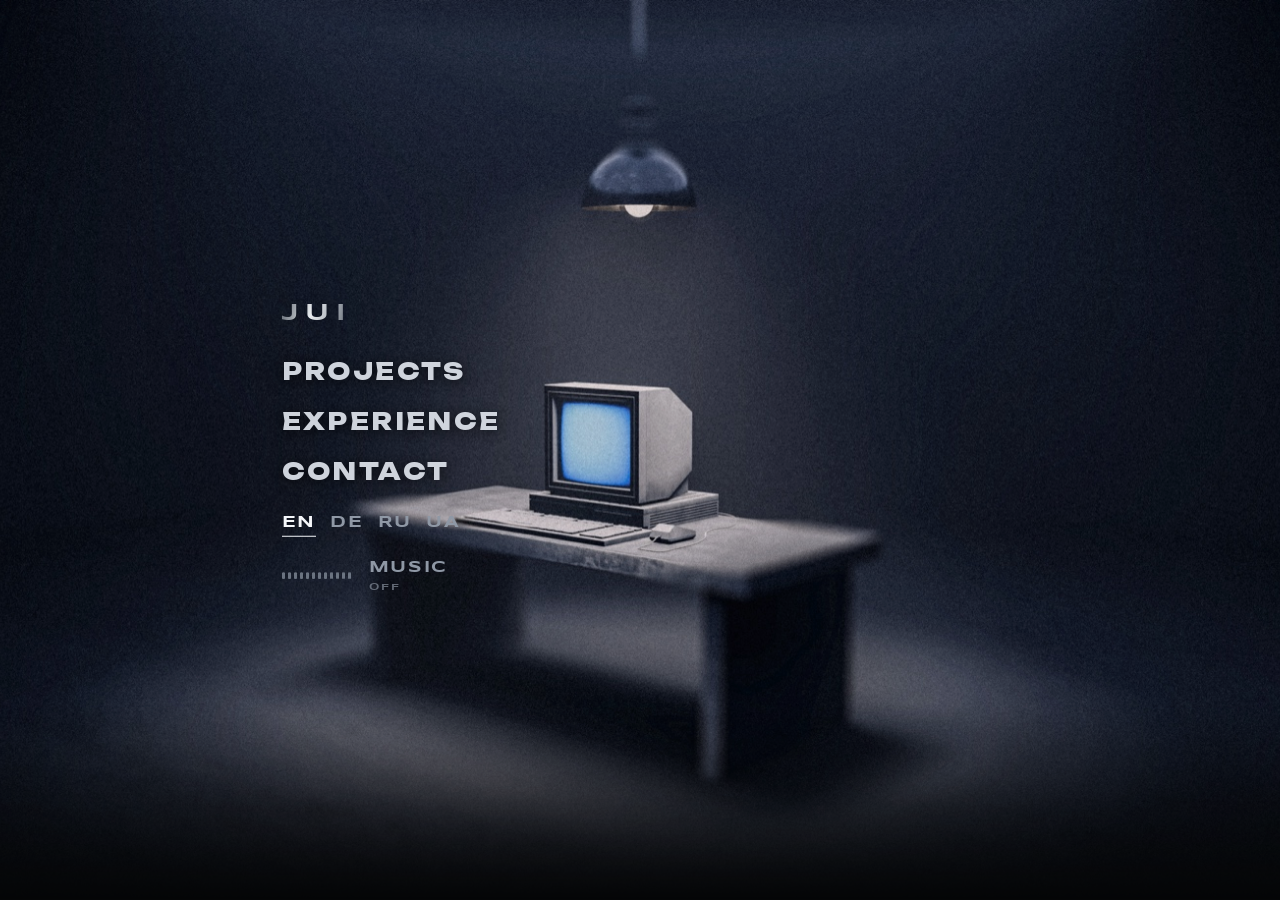
==== commit d236e426: "Replace portfolio with cleaned production structure" ====
--- a/index.html
+++ b/index.html
@@ -1,26 +1,27 @@
 <!DOCTYPE html>
 <html lang="en">
 <head>
+    <script src="js/navigation-shell.js?v=1"></script>
     <meta charset="UTF-8">
     <meta name="viewport" content="width=device-width, initial-scale=1.0">
     <meta name="description" content="JUI PORTFOLIO - Daria Lytvin 3D Environment Artist Portfolio. Specializing in creating large-scale environments, PBR texturing, lighting, and scene composition for real-time engines.">
     <meta name="keywords" content="3D Environment Artist, Daria Lytvin, 3D Art, Unreal Engine 5, Blender, Substance Painter, Portfolio">
     <meta name="author" content="Daria Lytvin">
     
-    <!-- Social sharing preview -->
-    <meta property="og:type" content="website">
-    <meta property="og:site_name" content="JUI SSURI">
-    <meta property="og:title" content="JUI SSURI, 3D Environment Artist">
-    <meta property="og:description" content="Daria Lytvin, 3D environments, materials and lighting portfolio.">
-    <meta property="og:image" content="https://juissuri.github.io/assets/images/jui-ssuri-social.png">
-    <meta property="og:image:type" content="image/png">
-    <meta property="og:image:width" content="1733">
-    <meta property="og:image:height" content="907">
-    <meta property="og:image:alt" content="JUI SSURI in white letters on a black background">
-    <meta name="twitter:card" content="summary_large_image">
-    <meta name="twitter:title" content="JUI SSURI, 3D Environment Artist">
-    <meta name="twitter:description" content="Daria Lytvin, 3D environments, materials and lighting portfolio.">
-    <meta name="twitter:image" content="https://juissuri.github.io/assets/images/jui-ssuri-social.png">
+    <!-- Social sharing preview -->
+    <meta property="og:type" content="website">
+    <meta property="og:site_name" content="JUI SSURI">
+    <meta property="og:title" content="JUI SSURI, 3D Environment Artist">
+    <meta property="og:description" content="Daria Lytvin, 3D environments, materials and lighting portfolio.">
+    <meta property="og:image" content="https://juissuri.github.io/assets/images/jui-ssuri-social.png">
+    <meta property="og:image:type" content="image/png">
+    <meta property="og:image:width" content="1733">
+    <meta property="og:image:height" content="907">
+    <meta property="og:image:alt" content="JUI SSURI in white letters on a black background">
+    <meta name="twitter:card" content="summary_large_image">
+    <meta name="twitter:title" content="JUI SSURI, 3D Environment Artist">
+    <meta name="twitter:description" content="Daria Lytvin, 3D environments, materials and lighting portfolio.">
+    <meta name="twitter:image" content="https://juissuri.github.io/assets/images/jui-ssuri-social.png">
     <meta name="twitter:image:alt" content="JUI SSURI in white letters on a black background">
 
     <title>JUI PORTFOLIO</title>
@@ -35,15 +36,17 @@
     <link rel="stylesheet" href="css/fonts.css">
 
     <!-- Styles -->
-    <link rel="stylesheet" href="css/styles.css">
-    <link rel="stylesheet" href="css/project-folders.css">
-    <link rel="stylesheet" href="css/portfolio-polish.css">
-
-    <script src="js/surface-light.js" defer></script>
+    <link rel="stylesheet" href="css/styles.css?v=breakdown-1">
+    <link rel="stylesheet" href="css/project-folders.css">
+    <link rel="stylesheet" href="css/portfolio-polish.css?v=cinematic-nav-11">
+
+    <script src="js/surface-light.js" defer></script>
+    <link rel="stylesheet" href="css/warm-gallery.css?v=tech-grey-1">
+    <link rel="stylesheet" href="css/tech-grey-theme.css?v=hero-image-1">
+    <link rel="stylesheet" href="css/atmosphere.css?v=2">
+    <link rel="stylesheet" href="css/projects-hitman.css?v=5">
 </head>
 <body id="top">
-    <!-- Top Scroll Progress Indicator -->
-    <div class="scroll-progress-bar" id="scroll-progress" aria-hidden="true"></div>
 
     <svg class="svg-definitions" aria-hidden="true">
         <symbol id="logo-laptop" viewBox="0 0 100 100">
@@ -63,9 +66,18 @@
 
     <main>
         <section class="hero">
-            <video class="hero-background-video" muted loop playsinline preload="metadata" aria-hidden="true" tabindex="-1">
-                <source src="assets/video/hero-grid.mp4" type="video/mp4">
-            </video>
+            <img
+                class="hero-background-image"
+                src="assets/images/hero-computer-2880.jpg"
+                srcset="assets/images/hero-computer-1600.jpg 1600w, assets/images/hero-computer-2880.jpg 2880w, assets/images/hero-computer-5029.jpg 5029w"
+                sizes="100vw"
+                width="5029"
+                height="2880"
+                alt=""
+                aria-hidden="true"
+                decoding="async"
+                fetchpriority="high"
+            >
     <nav class="navbar hero-navigation" aria-label="Primary">
         <div class="navbar-inner">
 
@@ -99,6 +111,10 @@
                     <button type="button" class="lang-btn" data-lang="ru" aria-label="Русский">RU</button>
                     <button type="button" class="lang-btn" data-lang="uk" aria-label="Українська">UA</button>
                 </div>
+                <button type="button" class="wave-btn" data-music-wave aria-pressed="false" aria-label="Play background music">
+                    <span class="wave-bars" aria-hidden="true"><i></i><i></i><i></i><i></i><i></i><i></i><i></i><i></i><i></i><i></i><i></i><i></i></span>
+                    <span class="wave-caption"><span class="wave-title" data-i18n="music_label">MUSIC</span><span class="wave-state" data-music-state>OFF</span></span>
+                </button>
             </div>
 
             <button class="nav-burger" id="nav-burger" type="button" aria-label="Open menu" aria-expanded="false" aria-controls="nav-drawer">
@@ -117,6 +133,10 @@
                 <button type="button" class="lang-btn" data-lang="ru">RU</button>
                 <button type="button" class="lang-btn" data-lang="uk">UA</button>
             </div>
+            <button type="button" class="wave-btn wave-btn--drawer" data-music-wave aria-pressed="false" aria-label="Play background music">
+                <span class="wave-bars" aria-hidden="true"><i></i><i></i><i></i><i></i><i></i><i></i><i></i><i></i><i></i><i></i><i></i><i></i></span>
+                <span class="wave-caption"><span class="wave-title" data-i18n="music_label">MUSIC</span><span class="wave-state" data-music-state>OFF</span></span>
+            </button>
         </div>
     </nav>
 
@@ -126,26 +146,6 @@
                 <div class="hero-line hero-line-right"></div>
             </div>
 
-            <div class="hero-content">
-                <div class="hero-inner reveal">
-
-                    <!-- Main Title -->
-                    <h1 class="hero-title">
-                        <span class="hero-title-3d">3D</span>
-                        <span class="hero-title-env">ENVIRONMENT</span>
-                    </h1>
-
-                    <!-- Sub Header, moved below title -->
-                    <div class="hero-subheader">
-                        <span class="hero-line-deco"></span>
-                        <span class="hero-subheader-text" data-i18n="hero_subheader">COMPUTER GENERATED IMAGERY</span>
-                        <span class="hero-line-deco"></span>
-                    </div>
-
-
-
-                </div><!-- /hero-inner -->
-            </div><!-- /hero-content -->
         </section>
 
         
@@ -191,24 +191,24 @@
         <section id="projects" class="pshell-section pshell-section--files">
             <div class="files-directory reveal">
                 <div class="files-directory-header">
-                    <h2 class="pshell-title title-reveal" data-i18n="projects_title">PROJECT FILES</h2>
-                </div>
-                <div class="projects-grid">
+                    <h2 class="pshell-title title-reveal" data-i18n="projects_title">PROJECT</h2>
+                </div>
+                <div class="projects-grid" data-no-paging>
                     <!-- 01 GIBSON RIDGE -->
-                    <article class="proj-card folder-card">
-                        <div class="folder-tab" aria-hidden="true"><span class="folder-tab-mark"></span><span>FILE 01</span></div>
-                        <a href="project-view.html?id=01" class="proj-media" aria-label="Open Gibson Ridge">
+                    <article class="proj-card folder-card">
+
+                        <a href="project-view.html?id=01" class="proj-media" aria-label="Open Gibson Ridge" data-preview-images="assets/images/PROJECT1.jpeg">
                             <img src="assets/images/gibson-ridge-960.webp"
                                  srcset="assets/images/gibson-ridge-720.webp 720w, assets/images/gibson-ridge-960.webp 960w, assets/images/gibson-ridge-1200.webp 1200w, assets/images/gibson-ridge-1920.webp 1920w"
                                  sizes="(max-width: 700px) 100vw, (max-width: 1200px) 50vw, 33vw"
                                  alt="Gibson Ridge, desert outpost environment" loading="lazy" decoding="async" width="960" height="540">
                         </a>
                         <div class="proj-body">
-                            <h3 class="proj-name">GIBSON RIDGE</h3>
+                            <h3 class="proj-name">GIBSON RIDGE</h3>
                             <p class="proj-meta proj-meta--spacer" aria-hidden="true"></p>
+                            <p class="proj-overlay-desc" data-i18n="details_desc_01">A sun-scorched desert environment built around large-scale terrain silhouettes, layered dune formations, and a cinematic play of heat, shadow, and distant haze. Procedural Gaea terrain + hand-authored vegetation.</p>
                             <div class="proj-tags"><span><img class="software-icon" src="assets/icons/unrealengine-gray.svg" width="24" height="24" alt="" aria-hidden="true" decoding="async">UE5</span><span><img class="software-icon software-icon--image" src="assets/icons/gaea.png" width="24" height="24" alt="" aria-hidden="true" decoding="async">Gaea</span><span><img class="software-icon" src="assets/icons/blender-gray.svg" width="24" height="24" alt="" aria-hidden="true" decoding="async">Blender</span><span><img class="software-icon software-icon--image" src="assets/icons/substance-painter.svg" width="24" height="24" alt="" aria-hidden="true" decoding="async">Substance</span></div>
                             <div class="proj-actions">
-                                <a href="project-view.html?id=01" class="file-details-link" data-i18n="open_visual">OPEN VISUAL →</a>
                                 <button class="file-details-btn" type="button" data-target="details-01" aria-expanded="false" aria-controls="details-01" data-i18n="details_btn">DETAILS</button>
                             </div>
                         </div>
@@ -217,6 +217,10 @@
                                 <div class="file-details-item"><span class="file-details-label" data-i18n="details_engine_label">ENGINE</span><span class="file-details-value">Unreal Engine 5</span></div>
                                 <div class="file-details-item"><span class="file-details-label" data-i18n="details_tools_label">TOOLS</span><span class="file-details-value software-list"><span class="software-item"><img class="software-icon software-icon--image" src="assets/icons/gaea.png" width="24" height="24" alt="" aria-hidden="true" decoding="async">Gaea</span><span class="software-item"><img class="software-icon" src="assets/icons/blender-gray.svg" width="24" height="24" alt="" aria-hidden="true" decoding="async">Blender</span><span class="software-item"><img class="software-icon" src="assets/icons/unrealengine-gray.svg" width="24" height="24" alt="" aria-hidden="true" decoding="async">UE5</span><span class="software-item"><img class="software-icon software-icon--image" src="assets/icons/substance-painter.svg" width="24" height="24" alt="" aria-hidden="true" decoding="async">Substance</span></span></div>
                                 <div class="file-details-item"><span class="file-details-label" data-i18n="details_year_label">YEAR</span><span class="file-details-value">2026</span></div>
+                                <div class="file-details-item"><span class="file-details-label" data-i18n="stats_role_label">ROLE</span><span class="file-details-value" data-i18n="stats_role_solo">SOLO PROJECT</span></div>
+                                <div class="file-details-item"><span class="file-details-label" data-i18n="stats_target_label">TARGET</span><span class="file-details-value" data-i18n="stats_target_realtime">REAL-TIME</span></div>
+                                <div class="file-details-item"><span class="file-details-label" data-i18n="stats_scope_label">FOCUS</span><span class="file-details-value" data-i18n="stats_scope_01">ENVIRONMENT · LIGHTING</span></div>
+                                <div class="file-details-item"><span class="file-details-label" data-i18n="stats_status_label">STATUS</span><span class="file-details-value file-details-value--status" data-i18n="stats_status_live">PUBLISHED</span></div>
                             </div>
                             <p class="file-details-desc" data-i18n="details_desc_01">A sun-scorched desert environment built around large-scale terrain silhouettes, layered dune formations, and a cinematic play of heat, shadow, and distant haze. Procedural Gaea terrain + hand-authored vegetation.</p>
                             <div class="file-details-actions">
@@ -225,17 +229,20 @@
                         </div>
                     </article>
                     <!-- 02 SIMON'S GARAGE -->
-                    <article class="proj-card folder-card">
-                        <div class="folder-tab" aria-hidden="true"><span class="folder-tab-mark"></span><span>FILE 02</span></div>
+                    <article class="proj-card folder-card">
+
                         <a href="project-view.html?id=02" class="proj-media" aria-label="Open Simon's Garage">
-                            <span class="proj-media-empty" aria-hidden="true">WIP</span>
+                            <img src="assets/images/simons-garage-1200.webp"
+                                 srcset="assets/images/simons-garage-720.webp 720w, assets/images/simons-garage-960.webp 960w, assets/images/simons-garage-1200.webp 1200w, assets/images/simons-garage.webp 1920w"
+                                 sizes="(max-width: 700px) 92vw, min(88vw, 2880px)"
+                                 alt="Simon's Garage, cinematic interior environment" loading="lazy" decoding="async" width="1200" height="670">
                         </a>
                         <div class="proj-body">
                             <h3 class="proj-name">SIMON'S GARAGE</h3>
                             <p class="proj-meta" data-i18n="file_meta_02">Interior, 2026</p>
+                            <p class="proj-overlay-desc" data-i18n="details_desc_02">Awaiting publication, full breakdown soon. Interior study focused on material fidelity and grounded storytelling through props.</p>
                             <div class="proj-tags"><span><img class="software-icon" src="assets/icons/unrealengine-gray.svg" width="24" height="24" alt="" aria-hidden="true" decoding="async">UE5</span><span><img class="software-icon" src="assets/icons/blender-gray.svg" width="24" height="24" alt="" aria-hidden="true" decoding="async">Blender</span><span><img class="software-icon software-icon--image" src="assets/icons/substance-painter.svg" width="24" height="24" alt="" aria-hidden="true" decoding="async">Substance</span></div>
                             <div class="proj-actions">
-                                <a href="project-view.html?id=02" class="file-details-link" data-i18n="open_visual">OPEN VISUAL →</a>
                                 <button class="file-details-btn" type="button" data-target="details-02" aria-expanded="false" aria-controls="details-02" data-i18n="details_btn">DETAILS</button>
                             </div>
                         </div>
@@ -244,6 +251,10 @@
                                 <div class="file-details-item"><span class="file-details-label" data-i18n="details_engine_label">ENGINE</span><span class="file-details-value">Unreal Engine 5</span></div>
                                 <div class="file-details-item"><span class="file-details-label" data-i18n="details_tools_label">TOOLS</span><span class="file-details-value software-list"><span class="software-item"><img class="software-icon" src="assets/icons/blender-gray.svg" width="24" height="24" alt="" aria-hidden="true" decoding="async">Blender</span><span class="software-item"><img class="software-icon software-icon--image" src="assets/icons/substance-painter.svg" width="24" height="24" alt="" aria-hidden="true" decoding="async">Substance</span><span class="software-item"><img class="software-icon" src="assets/icons/unrealengine-gray.svg" width="24" height="24" alt="" aria-hidden="true" decoding="async">UE5</span></span></div>
                                 <div class="file-details-item"><span class="file-details-label" data-i18n="details_year_label">YEAR</span><span class="file-details-value">2026</span></div>
+                                <div class="file-details-item"><span class="file-details-label" data-i18n="stats_role_label">ROLE</span><span class="file-details-value" data-i18n="stats_role_solo">SOLO PROJECT</span></div>
+                                <div class="file-details-item"><span class="file-details-label" data-i18n="stats_target_label">TARGET</span><span class="file-details-value" data-i18n="stats_target_realtime">REAL-TIME</span></div>
+                                <div class="file-details-item"><span class="file-details-label" data-i18n="stats_scope_label">FOCUS</span><span class="file-details-value" data-i18n="stats_scope_02">INTERIOR · PROPS</span></div>
+                                <div class="file-details-item"><span class="file-details-label" data-i18n="stats_status_label">STATUS</span><span class="file-details-value file-details-value--status is-wip" data-i18n="stats_status_wip">IN PRODUCTION</span></div>
                             </div>
                             <p class="file-details-desc" data-i18n="details_desc_02">Awaiting publication, full breakdown soon. Interior study focused on material fidelity and grounded storytelling through props.</p>
                             <div class="file-details-actions">
@@ -252,17 +263,17 @@
                         </div>
                     </article>
                     <!-- 03 MOUNTAINS -->
-                    <article class="proj-card folder-card">
-                        <div class="folder-tab" aria-hidden="true"><span class="folder-tab-mark"></span><span>FILE 03</span></div>
+                    <article class="proj-card folder-card">
+
                         <a href="project-view.html?id=03" class="proj-media" aria-label="Open Mountains">
                             <img src="assets/images/mountains.jpg" alt="Mountains, topographic environment study" loading="lazy" decoding="async" width="960" height="540">
                         </a>
                         <div class="proj-body">
                             <h3 class="proj-name">MOUNTAINS</h3>
                             <p class="proj-meta" data-i18n="file_meta_03">Environment, 2026</p>
+                            <p class="proj-overlay-desc" data-i18n="details_desc_03">Large-scale mountain environment exploring scale, atmosphere, and distant haze.</p>
                             <div class="proj-tags"><span><img class="software-icon" src="assets/icons/unrealengine-gray.svg" width="24" height="24" alt="" aria-hidden="true" decoding="async">UE5</span><span><img class="software-icon software-icon--image" src="assets/icons/gaea.png" width="24" height="24" alt="" aria-hidden="true" decoding="async">Gaea</span><span><img class="software-icon" src="assets/icons/blender-gray.svg" width="24" height="24" alt="" aria-hidden="true" decoding="async">Blender</span></div>
                             <div class="proj-actions">
-                                <a href="project-view.html?id=03" class="file-details-link" data-i18n="open_visual">OPEN VISUAL →</a>
                                 <button class="file-details-btn" type="button" data-target="details-03" aria-expanded="false" aria-controls="details-03" data-i18n="details_btn">DETAILS</button>
                             </div>
                         </div>
@@ -271,22 +282,27 @@
                                 <div class="file-details-item"><span class="file-details-label" data-i18n="details_engine_label">ENGINE</span><span class="file-details-value">Unreal Engine 5</span></div>
                                 <div class="file-details-item"><span class="file-details-label" data-i18n="details_tools_label">TOOLS</span><span class="file-details-value software-list"><span class="software-item"><img class="software-icon software-icon--image" src="assets/icons/gaea.png" width="24" height="24" alt="" aria-hidden="true" decoding="async">Gaea</span><span class="software-item"><img class="software-icon" src="assets/icons/blender-gray.svg" width="24" height="24" alt="" aria-hidden="true" decoding="async">Blender</span><span class="software-item"><img class="software-icon" src="assets/icons/unrealengine-gray.svg" width="24" height="24" alt="" aria-hidden="true" decoding="async">UE5</span></span></div>
                                 <div class="file-details-item"><span class="file-details-label" data-i18n="details_year_label">YEAR</span><span class="file-details-value">2026</span></div>
-                            </div>
-                            <p class="file-details-desc" data-i18n="details_desc_03">Awaiting publication, full breakdown soon. Large-scale mountain environment exploring scale, atmosphere, and distant haze.</p>
+                                <div class="file-details-item"><span class="file-details-label" data-i18n="stats_role_label">ROLE</span><span class="file-details-value" data-i18n="stats_role_solo">SOLO PROJECT</span></div>
+                                <div class="file-details-item"><span class="file-details-label" data-i18n="stats_target_label">TARGET</span><span class="file-details-value" data-i18n="stats_target_realtime">REAL-TIME</span></div>
+                                <div class="file-details-item"><span class="file-details-label" data-i18n="stats_scope_label">FOCUS</span><span class="file-details-value" data-i18n="stats_scope_03">TERRAIN · ATMOSPHERE</span></div>
+                                <div class="file-details-item"><span class="file-details-label" data-i18n="stats_status_label">STATUS</span><span class="file-details-value file-details-value--status is-wip" data-i18n="stats_status_wip">IN PRODUCTION</span></div>
+                            </div>
+                            <p class="file-details-desc" data-i18n="details_desc_03">Large-scale mountain environment exploring scale, atmosphere, and distant haze.</p>
                             <div class="file-details-actions">
                                 <a href="project-breakdown.html?project=03" class="file-details-link file-details-link--ghost" data-i18n="all_details">View project details</a>
                             </div>
                         </div>
                     </article>
                     <!-- 04 WIP -->
-                    <article class="proj-card folder-card">
-                        <div class="folder-tab" aria-hidden="true"><span class="folder-tab-mark"></span><span>FILE 04</span></div>
+                    <article class="proj-card folder-card">
+
                         <div class="proj-media" aria-hidden="true">
                             <span class="proj-media-empty">WIP</span>
                         </div>
                         <div class="proj-body">
                             <h3 class="proj-name" data-i18n="proj_name_wip">COMING SOON</h3>
                             <p class="proj-meta" data-i18n="file_meta_wip">In Production, 2026</p>
+                            <p class="proj-overlay-desc" data-i18n="details_desc_wip">New environment in production, full reveal soon.</p>
                             <div class="proj-tags"><span><img class="software-icon" src="assets/icons/unrealengine-gray.svg" width="24" height="24" alt="" aria-hidden="true" decoding="async">UE5</span><span><img class="software-icon" src="assets/icons/blender-gray.svg" width="24" height="24" alt="" aria-hidden="true" decoding="async">Blender</span></div>
                             <div class="proj-actions">
                                 <button class="file-details-btn" type="button" data-target="details-04" aria-expanded="false" aria-controls="details-04" data-i18n="details_btn">DETAILS</button>
@@ -297,6 +313,10 @@
                                 <div class="file-details-item"><span class="file-details-label" data-i18n="details_engine_label">ENGINE</span><span class="file-details-value">Unreal Engine 5</span></div>
                                 <div class="file-details-item"><span class="file-details-label" data-i18n="details_tools_label">TOOLS</span><span class="file-details-value software-list"><span class="software-item"><img class="software-icon" src="assets/icons/blender-gray.svg" width="24" height="24" alt="" aria-hidden="true" decoding="async">Blender</span><span class="software-item"><img class="software-icon" src="assets/icons/unrealengine-gray.svg" width="24" height="24" alt="" aria-hidden="true" decoding="async">UE5</span></span></div>
                                 <div class="file-details-item"><span class="file-details-label" data-i18n="details_year_label">YEAR</span><span class="file-details-value">2026</span></div>
+                                <div class="file-details-item"><span class="file-details-label" data-i18n="stats_role_label">ROLE</span><span class="file-details-value" data-i18n="stats_role_solo">SOLO PROJECT</span></div>
+                                <div class="file-details-item"><span class="file-details-label" data-i18n="stats_target_label">TARGET</span><span class="file-details-value" data-i18n="stats_target_realtime">REAL-TIME</span></div>
+                                <div class="file-details-item"><span class="file-details-label" data-i18n="stats_scope_label">FOCUS</span><span class="file-details-value" data-i18n="stats_scope_wip">NOT DISCLOSED</span></div>
+                                <div class="file-details-item"><span class="file-details-label" data-i18n="stats_status_label">STATUS</span><span class="file-details-value file-details-value--status is-wip" data-i18n="stats_status_wip">IN PRODUCTION</span></div>
                             </div>
                             <p class="file-details-desc" data-i18n="details_desc_wip">New environment in production, full reveal soon.</p>
                             <div class="file-details-actions">
@@ -305,14 +325,15 @@
                         </div>
                     </article>
                     <!-- 05 WIP -->
-                    <article class="proj-card folder-card">
-                        <div class="folder-tab" aria-hidden="true"><span class="folder-tab-mark"></span><span>FILE 05</span></div>
+                    <article class="proj-card folder-card">
+
                         <div class="proj-media" aria-hidden="true">
                             <span class="proj-media-empty">WIP</span>
                         </div>
                         <div class="proj-body">
                             <h3 class="proj-name" data-i18n="proj_name_wip">COMING SOON</h3>
                             <p class="proj-meta" data-i18n="file_meta_wip">In Production, 2026</p>
+                            <p class="proj-overlay-desc" data-i18n="details_desc_wip">New environment in production, full reveal soon.</p>
                             <div class="proj-tags"><span><img class="software-icon" src="assets/icons/unrealengine-gray.svg" width="24" height="24" alt="" aria-hidden="true" decoding="async">UE5</span><span><img class="software-icon" src="assets/icons/blender-gray.svg" width="24" height="24" alt="" aria-hidden="true" decoding="async">Blender</span></div>
                             <div class="proj-actions">
                                 <button class="file-details-btn" type="button" data-target="details-05" aria-expanded="false" aria-controls="details-05" data-i18n="details_btn">DETAILS</button>
@@ -323,6 +344,10 @@
                                 <div class="file-details-item"><span class="file-details-label" data-i18n="details_engine_label">ENGINE</span><span class="file-details-value">Unreal Engine 5</span></div>
                                 <div class="file-details-item"><span class="file-details-label" data-i18n="details_tools_label">TOOLS</span><span class="file-details-value software-list"><span class="software-item"><img class="software-icon" src="assets/icons/blender-gray.svg" width="24" height="24" alt="" aria-hidden="true" decoding="async">Blender</span><span class="software-item"><img class="software-icon" src="assets/icons/unrealengine-gray.svg" width="24" height="24" alt="" aria-hidden="true" decoding="async">UE5</span></span></div>
                                 <div class="file-details-item"><span class="file-details-label" data-i18n="details_year_label">YEAR</span><span class="file-details-value">2026</span></div>
+                                <div class="file-details-item"><span class="file-details-label" data-i18n="stats_role_label">ROLE</span><span class="file-details-value" data-i18n="stats_role_solo">SOLO PROJECT</span></div>
+                                <div class="file-details-item"><span class="file-details-label" data-i18n="stats_target_label">TARGET</span><span class="file-details-value" data-i18n="stats_target_realtime">REAL-TIME</span></div>
+                                <div class="file-details-item"><span class="file-details-label" data-i18n="stats_scope_label">FOCUS</span><span class="file-details-value" data-i18n="stats_scope_wip">NOT DISCLOSED</span></div>
+                                <div class="file-details-item"><span class="file-details-label" data-i18n="stats_status_label">STATUS</span><span class="file-details-value file-details-value--status is-wip" data-i18n="stats_status_wip">IN PRODUCTION</span></div>
                             </div>
                             <p class="file-details-desc" data-i18n="details_desc_wip">New environment in production, full reveal soon.</p>
                             <div class="file-details-actions">
@@ -331,14 +356,15 @@
                         </div>
                     </article>
                     <!-- 06 WIP -->
-                    <article class="proj-card folder-card">
-                        <div class="folder-tab" aria-hidden="true"><span class="folder-tab-mark"></span><span>FILE 06</span></div>
+                    <article class="proj-card folder-card">
+
                         <div class="proj-media" aria-hidden="true">
                             <span class="proj-media-empty">WIP</span>
                         </div>
                         <div class="proj-body">
                             <h3 class="proj-name" data-i18n="proj_name_wip">COMING SOON</h3>
                             <p class="proj-meta" data-i18n="file_meta_wip">In Production, 2026</p>
+                            <p class="proj-overlay-desc" data-i18n="details_desc_wip">New environment in production, full reveal soon.</p>
                             <div class="proj-tags"><span><img class="software-icon" src="assets/icons/unrealengine-gray.svg" width="24" height="24" alt="" aria-hidden="true" decoding="async">UE5</span><span><img class="software-icon" src="assets/icons/blender-gray.svg" width="24" height="24" alt="" aria-hidden="true" decoding="async">Blender</span></div>
                             <div class="proj-actions">
                                 <button class="file-details-btn" type="button" data-target="details-06" aria-expanded="false" aria-controls="details-06" data-i18n="details_btn">DETAILS</button>
@@ -349,6 +375,10 @@
                                 <div class="file-details-item"><span class="file-details-label" data-i18n="details_engine_label">ENGINE</span><span class="file-details-value">Unreal Engine 5</span></div>
                                 <div class="file-details-item"><span class="file-details-label" data-i18n="details_tools_label">TOOLS</span><span class="file-details-value software-list"><span class="software-item"><img class="software-icon" src="assets/icons/blender-gray.svg" width="24" height="24" alt="" aria-hidden="true" decoding="async">Blender</span><span class="software-item"><img class="software-icon" src="assets/icons/unrealengine-gray.svg" width="24" height="24" alt="" aria-hidden="true" decoding="async">UE5</span></span></div>
                                 <div class="file-details-item"><span class="file-details-label" data-i18n="details_year_label">YEAR</span><span class="file-details-value">2026</span></div>
+                                <div class="file-details-item"><span class="file-details-label" data-i18n="stats_role_label">ROLE</span><span class="file-details-value" data-i18n="stats_role_solo">SOLO PROJECT</span></div>
+                                <div class="file-details-item"><span class="file-details-label" data-i18n="stats_target_label">TARGET</span><span class="file-details-value" data-i18n="stats_target_realtime">REAL-TIME</span></div>
+                                <div class="file-details-item"><span class="file-details-label" data-i18n="stats_scope_label">FOCUS</span><span class="file-details-value" data-i18n="stats_scope_wip">NOT DISCLOSED</span></div>
+                                <div class="file-details-item"><span class="file-details-label" data-i18n="stats_status_label">STATUS</span><span class="file-details-value file-details-value--status is-wip" data-i18n="stats_status_wip">IN PRODUCTION</span></div>
                             </div>
                             <p class="file-details-desc" data-i18n="details_desc_wip">New environment in production, full reveal soon.</p>
                             <div class="file-details-actions">
@@ -575,8 +605,11 @@
 
     <!-- Lenis Smooth Scroll (local) -->
     <script src="js/lenis.min.js"></script>
-    <script src="js/lightbox.js"></script>
-    <script src="js/i18n.js"></script>
-    <script src="js/main.js"></script>
+    <script src="js/i18n.js?v=projects-subtitle-1"></script>
+    <script src="js/project-preview.js"></script>
+    <script src="js/main.js?v=perf-1"></script>
+    <script src="js/card-parallax.js?v=2"></script>
+    <script src="js/projects-carousel.js?v=7"></script>
+    <script src="js/atmosphere.js?v=4"></script>
 </body>
 </html>
--- a/css/fonts.css
+++ b/css/fonts.css
@@ -1,17 +1,34 @@
 @font-face {
-    font-family: 'Bebas Neue';
+    font-family: 'Unbounded';
     font-style: normal;
-    font-weight: 400;
+    font-weight: 800;
     font-display: swap;
-    src: url(../assets/fonts/BebasNeue-latin.woff2) format('woff2');
+    src: url(../assets/fonts/Unbounded-800-cyrillic-ext.woff2) format('woff2');
+    unicode-range: U+0460-052F, U+1C80-1C8A, U+20B4, U+2DE0-2DFF, U+A640-A69F, U+FE2E-FE2F;
 }
 @font-face {
-    font-family: 'Bebas Neue';
+    font-family: 'Unbounded';
     font-style: normal;
-    font-weight: 400;
+    font-weight: 800;
     font-display: swap;
-    src: url(../assets/fonts/BebasNeue-latin-ext.woff2) format('woff2');
+    src: url(../assets/fonts/Unbounded-800-cyrillic.woff2) format('woff2');
+    unicode-range: U+0301, U+0400-045F, U+0490-0491, U+04B0-04B1, U+2116;
+}
+@font-face {
+    font-family: 'Unbounded';
+    font-style: normal;
+    font-weight: 800;
+    font-display: swap;
+    src: url(../assets/fonts/Unbounded-800-latin-ext.woff2) format('woff2');
     unicode-range: U+0100-02BA, U+02BD-02C5, U+02C7-02CC, U+02CE-02D7, U+02DD-02FF, U+0304, U+0308, U+0329, U+1D00-1DBF, U+1E00-1E9F, U+1EF2-1EFF, U+2020, U+20A0-20AB, U+20AD-20C0, U+2113, U+2C60-2C7F, U+A720-A7FF;
+}
+@font-face {
+    font-family: 'Unbounded';
+    font-style: normal;
+    font-weight: 800;
+    font-display: swap;
+    src: url(../assets/fonts/Unbounded-800-latin.woff2) format('woff2');
+    unicode-range: U+0000-00FF, U+0131, U+0152-0153, U+02BB-02BC, U+02C6, U+02DA, U+02DC, U+0304, U+0308, U+0329, U+2000-206F, U+20AC, U+2122, U+2191, U+2193, U+2212, U+2215, U+FEFF, U+FFFD;
 }
 @font-face {
     font-family: 'Inter';
--- a/css/styles.css
+++ b/css/styles.css
@@ -1,7 +1,7 @@
 /* ====================================================
    JUI PORTFOLIO, MONOCHROME ARCHIVAL EDITION
    Palette: Pure Black / White / Grey only
-   Typography: JetBrains Mono (all UI), Bebas Neue (display)
+   Typography: JetBrains Mono (all UI), Unbounded ExtraBold (display)
    ==================================================== */
 
 :root {
@@ -26,10 +26,10 @@
     --gradient-orange: linear-gradient(90deg,#9CA3AF 0%,#D1D5DB 30%,#E5E7EB 62%,#F3F4F6 88%,#FFFFFF 100%);
     --gradient-orange-strong: linear-gradient(90deg,#4B5563 0%,#6B7280 18%,#9CA3AF 38%,#D1D5DB 58%,#E5E7EB 78%,#F3F4F6 100%);
     --font-mono:      'JetBrains Mono', 'Courier New', monospace;
-    --font-display:   'Bebas Neue', sans-serif;
+    --font-display:   'Unbounded', sans-serif;
     --font-sans:      'Inter', sans-serif;
-    --font-bebas:     'Bebas Neue', sans-serif;
-    --font-syncopate: 'Syncopate', sans-serif;
+    --font-bebas:     'Unbounded', sans-serif;
+    --font-syncopate: 'Unbounded', sans-serif;
     --max-w: 1920px;
 }
 
@@ -53,6 +53,22 @@
 ::selection{background-color:var(--c-white);color:var(--c-black)}
 .font-mono{font-family:var(--font-mono)}
 .font-bold{font-weight:700}
+.hero-title,
+.marquee-bar .marquee-container,
+.pshell-title,
+.pshell-card-name,
+.proj-media-empty,
+.proj-name,
+.file-name,
+.tools-title,
+.tool-name,
+.contact-title,
+.about-me-title,
+.skills-title,
+.pshell-pending-text,
+.asset-caption h3,
+.project-details-dialog h2,
+.visual-title{font-weight:800}
 .uppercase{text-transform:uppercase}
 .text-center{text-align:center}
 .whitespace-nowrap{white-space:nowrap}
@@ -227,11 +243,13 @@
 /* 2. "3D Environment" Main Title with Cinematic White Glow Effect */
 .hero-title{
     font-family:var(--font-display);
-    font-size:clamp(5rem,18vw,20rem);
-    line-height:0.85;
+    width:100%;
+    max-width:72rem;
+    font-size:clamp(6rem,12vw,14rem);
+    line-height:0.92;
     color:var(--c-white);
     margin:0;padding:0;
-    letter-spacing:0.02em;
+    letter-spacing:-0.045em;
     display:flex;
     flex-direction:column;
     align-items:center;
@@ -242,6 +260,10 @@
     -webkit-background-clip:text;background-clip:text;
     -webkit-text-fill-color:transparent;color:transparent;
     position:relative;z-index:10;
+    display:block;
+    white-space:nowrap;
+    transform:scaleX(0.84);
+    transform-origin:center;
     filter:none;
     animation:none;
 }
@@ -251,6 +273,10 @@
     -webkit-background-clip:text;background-clip:text;
     -webkit-text-fill-color:transparent;color:transparent;
     position:relative;z-index:10;
+    display:block;
+    white-space:nowrap;
+    transform:scaleX(0.84);
+    transform-origin:center;
     filter:none;
     animation:none;
 }
@@ -1215,7 +1241,7 @@
     .hero-subheader-text{font-size:0.85rem;letter-spacing:0.18em;text-align:center}
     .hero-title + .hero-subheader{margin-top:1.2rem}
     .hero-line-deco{width:1.2rem}
-    .hero-title{font-size:clamp(2.8rem, 18vw, 5.2rem);letter-spacing:0.01em}
+    .hero-title{font-size:clamp(3.3rem, 16vw, 5.2rem);letter-spacing:-0.045em}
     .hero-title-3d,.hero-title-env{overflow-wrap:anywhere}
     .marquee-bar::after{opacity:0.32}
     .hero-about-wrap{margin-top:1.5rem}
@@ -1263,7 +1289,7 @@
     /* ABOUT ME */
     .about-me-inner{flex-direction:column-reverse;min-height:auto;padding:3.5rem 1.5rem;gap:0}
     .about-me-text-col{padding-right:0;padding-bottom:2.5rem}
-    .about-me-title{font-size:clamp(3.5rem, 16vw, 6rem)}
+    .about-me-title{font-size:clamp(2.6rem, 11vw, 4rem);letter-spacing:-0.025em}
     .about-me-bio{font-size:0.9rem;max-width:none}
     .about-me-email{font-size:0.85rem}
     .about-me-photo-col{flex:none;width:100%;height:60vw;min-height:18rem;max-height:28rem}
@@ -1335,7 +1361,7 @@
     .id-bio-text{font-size:1rem;line-height:1.8;letter-spacing:0.012em}
 }
 @media (max-width:380px){
-    .hero-title{font-size:clamp(2.4rem, 15vw, 4.2rem)}
+    .hero-title{font-size:clamp(3rem, 15vw, 4.1rem)}
     .pshell-card-name{font-size:1.35rem}
     .skill-left{width:6.4rem}
     .skill-name{font-size:0.72rem}
@@ -1344,7 +1370,7 @@
 @media (min-width:641px) and (max-width:1023px){
     .pshell-track{padding:1.5rem calc(50vw - 47vw);gap:1.8vw}
     .pshell-card{flex:0 0 94vw}
-    .hero-title{font-size:clamp(4rem,12vw,9rem)}
+    .hero-title{font-size:clamp(5.2rem,12.5vw,8.3rem)}
     .skills-grid{gap:1rem 2rem}
 }
 @media (min-width:640px){
@@ -1400,7 +1426,7 @@
 .about-me-section{position:relative;overflow:hidden;background:var(--c-black);border-bottom:1px solid var(--c-border)}
 .about-me-inner{max-width:115rem;margin:0 auto;padding:7rem 3rem;display:flex;align-items:stretch;min-height:75vh;width:100%}
 .about-me-text-col{flex:1;display:flex;flex-direction:column;justify-content:center;padding-right:5rem;z-index:2;min-width:0}
-.about-me-title{align-self:flex-start;width:fit-content;max-width:100%;font-family:var(--font-display);font-size:clamp(6rem,10vw,9.5rem);line-height:0.92;letter-spacing:0.06em;margin:0 0 0.6rem;color:var(--c-white);-webkit-text-fill-color:var(--c-white)}
+.about-me-title{align-self:flex-start;width:fit-content;max-width:100%;font-family:var(--font-display);font-size:clamp(2.6rem,5.5vw,6rem);line-height:0.98;letter-spacing:-0.025em;margin:0 0 0.6rem;color:var(--c-white);-webkit-text-fill-color:var(--c-white)}
 .about-me-title::after{content:'';display:block;width:100%;height:3px;margin-top:0.9rem;background:linear-gradient(90deg,#666 0%,#999 50%,#ccc 100%);border-radius:2px}
 .about-me-email{font-family:var(--font-mono);font-size:1rem;letter-spacing:0.06em;color:var(--c-gray-mid);margin-bottom:2.8rem}
 .about-me-bio{font-family:var(--font-mono);font-size:1.05rem;line-height:1.95;max-width:42rem;margin:0 0 2.5rem;background:linear-gradient(105deg,#6B7280 0%,#9CA3AF 18%,#D1D5DB 32%,#F3F4F6 42%,#FFFFFF 50%,#F3F4F6 58%,#D1D5DB 68%,#9CA3AF 82%,#6B7280 100%);background-size:300% 100%;-webkit-background-clip:text;background-clip:text;-webkit-text-fill-color:transparent;color:transparent;animation:aboutBioShimmer 6s ease-in-out infinite;filter:drop-shadow(0 0 12px rgba(255,255,255,0.08))}
--- a/css/portfolio-polish.css
+++ b/css/portfolio-polish.css
@@ -1,5 +1,55 @@
 /* Dark controls complement the archive covers. */
-.hero-background-video{position:absolute;inset:0;width:100%;height:100%;object-fit:cover;opacity:.72;pointer-events:none;filter:grayscale(1) brightness(1.15);mask-image:linear-gradient(#000 75%,transparent)}
+.hero{min-height:100vh;min-height:100svh;border-bottom:0}
+
+/* Perf: skip offscreen rendering work, pause background animations outside viewport */
+.proj-card{content-visibility:auto;contain-intrinsic-size:auto 640px}
+.is-offscreen *,.is-offscreen *::before,.is-offscreen *::after{animation-play-state:paused!important}
+
+/* Seamless page flow, no divider lines between sections or skill rows */
+.about-me-section,
+.pshell-section,
+.pshell-section--files,
+.skills-section,
+.exp-section{border-top:0;border-bottom:0}
+#skills .skill-item,#skills .skill-item:hover{border-bottom:0}
+
+/* HITMAN Travel-the-world: huge sharp borderless cards, thin seams, text bottom-right */
+.pshell-section--files{padding-left:0;padding-right:0}
+.files-directory{max-width:none}
+.files-directory-header{max-width:90rem;margin-left:auto;margin-right:auto;margin-bottom:2.2rem;padding-left:2rem;padding-right:2rem;padding-bottom:0;border-bottom:0;flex-direction:column;align-items:center;gap:1.2rem;text-align:center}
+.files-directory-header .pshell-title{font-family:var(--font-display);font-size:clamp(6rem,13vw,12rem)!important;line-height:1;letter-spacing:.06em;background:var(--gradient-orange-strong);-webkit-background-clip:text;background-clip:text;-webkit-text-fill-color:transparent;color:transparent}
+.projects-grid{display:flex;overflow-x:auto;scroll-snap-type:x mandatory;gap:8px;padding-top:0;padding-bottom:0;padding-left:max(2rem,calc((100vw - 90rem)/2));padding-right:max(2rem,calc((100vw - 90rem)/2));scrollbar-width:none;-webkit-overflow-scrolling:touch}
+.projects-grid::-webkit-scrollbar{display:none}
+.projects-grid .proj-card{flex:0 0 min(78vw,1100px);scroll-snap-align:center;scroll-snap-stop:always}
+.folder-card{overflow:hidden;border:0;border-radius:0;background:#0B0B0C;box-shadow:none}
+.folder-card::before{display:none!important}
+.folder-card .proj-media{margin:0;border:0;border-radius:0;aspect-ratio:16/10}
+.folder-card .proj-body{position:absolute;left:0;right:0;bottom:0;align-items:flex-end;padding:2.5rem 3.5rem;gap:.6rem;background:linear-gradient(to top,rgba(0,0,0,0.88) 0%,rgba(0,0,0,0.4) 60%,transparent 100%)}
+.folder-card .proj-name{width:100%;max-width:28rem;font-size:clamp(1.4rem,2vw,1.9rem);text-shadow:0 2px 14px #000D}
+.folder-card .proj-meta{display:none}
+.proj-overlay-desc{font-family:'Inter',-apple-system,BlinkMacSystemFont,sans-serif;font-size:.88rem;line-height:1.6;color:rgba(255,255,255,0.85);margin:0;width:100%;max-width:28rem;text-shadow:0 1px 8px #000C}
+.folder-card .proj-tags{margin:.4rem 0 .55rem}
+.folder-card .proj-actions{padding-top:0;border-top:0}
+.proj-media-empty{font-size:clamp(2rem,4vw,3.4rem);text-align:center;line-height:1.2;padding:0 1.5rem;white-space:normal}
+@media(hover:hover) and (pointer:fine){
+    .folder-card .proj-tags,.folder-card .proj-actions{opacity:0;transform:translateY(10px);transition:opacity 300ms ease,transform 300ms ease}
+    .folder-card:hover .proj-tags,.folder-card:focus-within .proj-tags,
+    .folder-card:hover .proj-actions,.folder-card:focus-within .proj-actions{opacity:1;transform:none}
+}
+@media(hover:none),(prefers-reduced-motion:reduce){
+    .folder-card .proj-tags,.folder-card .proj-actions{opacity:1;transform:none}
+}
+@media(max-width:700px){
+    .files-directory-header{padding-left:1rem;padding-right:1rem}
+    .files-directory-header .pshell-title{font-size:clamp(2.6rem,11vw,4rem)!important}
+    .projects-grid{padding-top:0;padding-left:1rem;padding-right:1rem}
+    .projects-grid .proj-card{flex-basis:86vw}
+    .folder-card .proj-media{aspect-ratio:4/3}
+    .folder-card .proj-body{padding:1.2rem 1.6rem 1.1rem}
+    .folder-card .proj-name{font-size:1.3rem}
+    .proj-overlay-desc{font-size:.8rem}
+}
+.hero-background-image{position:absolute;inset:0;width:100%;height:100%;max-width:none;object-fit:cover;object-position:center;opacity:.92;pointer-events:none;mask-image:linear-gradient(#000 78%,transparent);-webkit-mask-image:linear-gradient(#000 78%,transparent)}
 .folder-card .file-details-btn,.folder-card .file-details-link{
     display:inline-flex;align-items:center;justify-content:center;min-height:42px;
     border-radius:999px;border:1px solid #ffffff26;
@@ -23,12 +73,21 @@
     box-shadow:0 5px 16px #0004,inset 0 1px 0 #D9E5FA40,inset 0 -1px 0 #0006;
     border-color:#9DAFC577;color:#FFFFFF;
 }
-.folder-card .file-details-btn[aria-expanded=true]{background:#0D0D0D;border-color:#858585;color:#F2F2F2}
+.folder-card .file-details-btn{
+    background:linear-gradient(115deg,#111214 0%,#30343A 46%,#17191C 100%);
+    border-color:#72778066;color:#ECEEF1;
+    box-shadow:inset 0 1px 0 #FFFFFF1C,0 5px 16px #0005;
+}
+.folder-card .file-details-btn:hover{
+    background:linear-gradient(115deg,#1B1D21 0%,#464B52 48%,#202328 100%);
+    border-color:#A9AFB866;color:#FFFFFF;
+}
+.folder-card .file-details-btn[aria-expanded=true]{background:linear-gradient(115deg,#08090A,#24272B,#0C0D0F);border-color:#9CA3AD;color:#F2F3F4}
 .folder-card .file-details-link--ghost{background:#ffffff04;color:#C0C0C0}
 .folder-card .proj-actions{gap:.65rem}
 .folder-card .proj-actions .file-details-link{flex:1}
 .folder-card .proj-actions .file-details-link:not(.file-details-link--ghost){flex:none}
-.folder-card .proj-actions .file-details-btn{min-width:90px}
+.folder-card .proj-actions .file-details-btn{width:100%;min-width:90px}
 
 /* Minimal arrows, with an unobtrusive current-page indicator. */
 .projects-pager{width:fit-content;max-width:100%;margin:2rem auto 0;padding:0;gap:1.15rem;border:0;border-radius:0;background:none;box-shadow:none}
@@ -60,11 +119,11 @@
 .folder-card .proj-actions{margin-top:auto}
 
 /* Larger archive covers and readable software credits. */
-.files-directory{max-width:96rem}
+.files-directory{max-width:90rem}
 .projects-grid{column-gap:clamp(1.5rem,2.4vw,2.75rem)}
-.folder-card .proj-media{aspect-ratio:16/10}
-.folder-card .proj-body{padding:1.5rem;gap:.8rem}
-.folder-card .proj-name{font-size:clamp(1.7rem,2.1vw,2rem)}
+.folder-card .proj-media{aspect-ratio:16/9}
+.folder-card .proj-body{padding:1.2rem 1.3rem;gap:.65rem}
+.folder-card .proj-name{font-size:clamp(1.55rem,1.8vw,1.8rem)}
 .folder-card .proj-meta{font-size:.8rem}
 .folder-card .proj-tags{gap:.7rem 1rem;margin:.25rem 0 1rem}
 .folder-card .proj-tags span{
@@ -86,8 +145,8 @@
 .footer-legal-link{font-size:1rem}
 
 /* A staggered entrance for the two title lines. */
-.hero-title{font-size:clamp(4.6rem,16.5vw,18.4rem)}
-@media(max-width:700px){.hero-title{font-size:clamp(2.2rem,13.8vw,3.9rem)}}
+.hero-title{font-size:clamp(6rem,12vw,14rem)}
+@media(max-width:700px){.hero-title{font-size:clamp(3.3rem,16vw,5.2rem)}}
 .hero-title-3d,.hero-title-env{
     background-image:linear-gradient(110deg,#596477 0%,#909EB4 20%,#596477 36%,#CBD7E9 44%,#FFFFFF 50%,#CBD7E9 56%,#596477 64%,#909EB4 80%,#596477 100%);
     background-size:300% 100%;background-position:45% 50%;
@@ -99,16 +158,15 @@
         animation:heroTitleEnter 2.6s cubic-bezier(.22,.61,.36,1) both,heroTitleOpacity 6s ease-in-out 3s infinite;
     }
     .hero-title-3d,.hero-title-env{animation-delay:0s,2.6s}
-    .hero.title-awaiting-video .hero-title-3d,.hero.title-awaiting-video .hero-title-env{animation:none;opacity:0}
     .hero.is-offscreen .hero-title-3d,.hero.is-offscreen .hero-title-env{animation-play-state:paused}
 }
 @keyframes heroTitleOpacity{
-    0%,100%{opacity:1;transform:translate3d(0,0,0)}
-    50%{opacity:.65;transform:translate3d(0,-5px,0)}
+    0%,100%{opacity:1;transform:translate3d(0,0,0) scaleX(.84)}
+    50%{opacity:.65;transform:translate3d(0,-5px,0) scaleX(.84)}
 }
 @keyframes heroTitleEnter{
-    from{opacity:0;transform:scale(.97);background-position:65% 50%}
-    to{opacity:1;transform:scale(1);background-position:45% 50%}
+    from{opacity:0;transform:scale(.97) scaleX(.84);background-position:65% 50%}
+    to{opacity:1;transform:scaleX(.84);background-position:45% 50%}
 }
 #main-contact-btn{scroll-margin-top:55vh}
 #skills .skill-bar-fill{clip-path:none;transform:scaleX(1);transition:none}
@@ -148,34 +206,44 @@
 }
 @media print{.projects-pager{display:none!important}#skills .skill-item{break-inside:avoid}}
 
-/* Navigation belongs to the opening screen, without a floating glass shell. */
+/* Compact vertical navigation rail, centered along the left edge of the hero. */
 #top{padding-bottom:0}
 #top > .footer{padding-bottom:calc(2rem + env(safe-area-inset-bottom))}
 .hero .hero-navigation{
-    position:absolute;top:1.5rem;bottom:auto;left:0;right:0;
-    padding:0 2rem;width:100%;
+    position:absolute;top:50%;bottom:auto;left:clamp(10rem,22vw,30rem);right:auto;
+    width:auto;padding:0;transform:translateY(-50%);
 }
 .hero-navigation .navbar-inner{
-    max-width:90rem;height:auto;min-height:64px;padding:.7rem 0;
-    background:none;border:0;border-bottom:1px solid #ffffff14;
-    border-radius:0;box-shadow:none;backdrop-filter:none;-webkit-backdrop-filter:none;
+    width:400px;max-width:none;height:auto;min-height:0;margin:0;padding:0;
+    flex-direction:column;align-items:flex-start;justify-content:center;gap:1.5rem;
+    background:none;border:0;border-radius:0;box-shadow:none;
+    backdrop-filter:none;-webkit-backdrop-filter:none;
 }
 .hero-navigation .navbar-inner::after{display:none}
 .hero-navigation .nav-burger,.hero-navigation .nav-drawer{display:none}
-.hero-navigation .navbar-right{display:flex!important}
-.hero-navigation .nav-link{padding:.8rem .2rem}
+.hero-navigation .navbar-left{width:100%;padding:0;border:0}
+.hero-navigation .navbar-right{display:flex!important;width:100%;flex-direction:column;align-items:stretch;gap:1rem}
+.hero-navigation .nav-links{width:100%;flex-direction:column;align-items:flex-start;gap:.4rem}
+.hero-navigation .logo-text{font-family:'Syncopate',sans-serif;font-size:1.5rem;letter-spacing:.28em}
+.hero-navigation .nav-link{
+    width:100%;padding:.5rem 0;font-family:'Unbounded',sans-serif;
+    font-size:1.5rem;font-weight:800;line-height:1.15;letter-spacing:.1em;
+    color:#D9DEE6;background:none;-webkit-text-fill-color:currentColor;
+    text-shadow:0 2px 14px #000C;transition:color 180ms ease,transform 180ms ease;
+}
+.hero-navigation .nav-link:hover{color:#FFFFFF;filter:none;transform:translateX(4px)}
+.hero-navigation .nav-pipe{display:none}
 .hero-navigation .lang-btn{min-height:32px}
 .hero-navigation a:focus-visible,.hero-navigation button:focus-visible{outline:1px solid #BDBDBD;outline-offset:3px}
 @media(max-width:860px){
-    #top .hero{padding-top:10rem}
-    .hero .hero-navigation{top:.75rem;padding:0 1rem}
-    .hero-navigation .navbar-inner{flex-direction:column;gap:.4rem;min-height:0;padding:.75rem 0}
-    .hero-navigation .navbar-right{width:100%;flex-wrap:wrap;justify-content:center;gap:.35rem 1.25rem}
-    .hero-navigation .nav-links{gap:.65rem}
-    .hero-navigation .nav-link{font-size:.7rem;letter-spacing:.12em;padding:.75rem .1rem}
-    .hero-navigation .nav-pipe{font-size:.7rem}
-    .hero-navigation .logo-text{font-size:1.05rem}
-.hero-navigation .lang-switch{background:none;border-color:#ffffff12}
+    #top .hero{padding-top:0}
+    .hero .hero-navigation{top:50%;left:50%;padding:0;transform:translate(calc(-50% + 1.5rem),-50%)}
+    .hero-navigation .navbar-inner{width:170px;padding:0;gap:.9rem;border-radius:0}
+    .hero-navigation .navbar-left{padding:0}
+    .hero-navigation .navbar-right{gap:.8rem}
+    .hero-navigation .nav-links{gap:0}
+    .hero-navigation .nav-link{font-size:1rem;letter-spacing:.08em;padding:.4rem 0}
+    .hero-navigation .logo-text{font-size:.85rem}
 }
 
 /* Soft separation for the subtitle, without a luminous halo. */
@@ -190,20 +258,46 @@
     .about-me-inner{padding-left:1.5rem;padding-right:1.5rem}
 }
 
-/* Recessed language selector with a satin active segment. */
+/* Language choices remain typography rather than a segmented control. */
 .hero-navigation .lang-switch{
-    gap:3px;padding:4px;border:1px solid #A3AEBD26;border-radius:999px;
-    background:linear-gradient(145deg,#1D2025,#0D0F12);
-    box-shadow:inset 0 1px 0 #FFFFFF0D,0 3px 10px #0003;
+    display:flex;flex-wrap:wrap;gap:.6rem .9rem;width:100%;padding:0;
+    border:0;border-radius:0;background:none;box-shadow:none;
 }
 .hero-navigation .lang-btn{
-    min-width:38px;min-height:36px;padding:.5rem .65rem;
-    color:#929AA6;letter-spacing:.08em;border:1px solid transparent;
+    min-width:0;min-height:0;padding:.35rem 0;
+    font-family:'Syncopate',sans-serif;font-size:1rem;
+    color:#8F98A5;letter-spacing:.1em;border:0;border-radius:0;
     transition:color 200ms ease,background-color 200ms ease,box-shadow 200ms ease;
 }
 .hero-navigation .lang-btn.is-active{
-    color:#171B22;background:linear-gradient(135deg,#F2F4F7,#BAC4D2);
-    border-color:#F2F5FA66;box-shadow:inset 0 1px 0 #FFFFFFAA,0 2px 6px #0005;
-}
-.hero-navigation .lang-btn:hover:not(.is-active){color:#E4EAF3;background:#FFFFFF0B}
+    color:#F5F7FA;background:none;border:0;box-shadow:inset 0 -1px 0 currentColor;
+}
+.hero-navigation .lang-btn:hover:not(.is-active){color:#E4EAF3;background:none}
 @media(prefers-reduced-motion:reduce){.hero-navigation .lang-btn{transition:none}}
+.project-details-dialog{width:min(780px,calc(100% - 2rem));max-height:calc(100dvh - 3rem);margin:auto;padding:2.5rem;background:radial-gradient(circle at 88% 0%,#AEB4BD20 0%,#565C6512 24%,transparent 48%),linear-gradient(145deg,#070809 0%,#17191C 48%,#090A0C 100%);color:#E4E7EB;border:1px solid #69707A;border-radius:0 22px 22px 22px;box-shadow:0 34px 120px #000D,inset 0 1px 0 #FFFFFF20,inset 0 -1px 0 #000;overflow:auto;overscroll-behavior:contain}
+.project-details-dialog::backdrop{background:#000b;backdrop-filter:blur(5px)}
+.project-details-dialog h2{font-family:var(--font-display);font-size:clamp(1.7rem,4vw,2.7rem);line-height:1.08;letter-spacing:-.035em;padding-right:3rem;margin:0 0 1.7rem;background:linear-gradient(105deg,#858B94 0%,#F4F5F6 44%,#A8ADB5 72%,#656A72 100%);-webkit-background-clip:text;background-clip:text;color:transparent;-webkit-text-fill-color:transparent}
+.project-dialog-close{position:absolute;right:1rem;top:1rem;width:40px;height:40px;border:1px solid #454540;border-radius:50%;background:transparent;color:#ccc;font-size:1.6rem;cursor:pointer}
+.project-details-dialog .file-details{padding:1.5rem 0 0;background:none;border-top:1px solid #ffffff20;animation:none}
+.project-details-dialog .file-details-grid{grid-template-columns:repeat(3,minmax(0,1fr));gap:.7rem;margin-bottom:1.5rem}
+.project-details-dialog .file-details-item{min-height:78px;padding:.9rem 1rem;border:1px solid #71778038;background:linear-gradient(135deg,#30343A66 0%,#17191D88 46%,#0D0F12AA 100%);box-shadow:inset 0 1px 0 #FFFFFF10;justify-content:space-between}
+.project-details-dialog .file-details-item:nth-child(2){grid-column:span 2}
+.project-details-dialog .file-details-label{font-size:.6rem;color:#9097A1}
+.project-details-dialog .file-details-value{font-size:.76rem;line-height:1.5;color:#EEF0F2}
+.project-details-dialog .file-details-value--status{display:inline-flex;align-items:center;gap:.5rem;color:#F0F0EA}
+.project-details-dialog .file-details-value--status::before{content:'';width:6px;height:6px;border-radius:50%;background:#DCE0E5;box-shadow:0 0 9px #E9EDF299;flex:none}
+.project-details-dialog .file-details-value--status.is-wip{color:#AAA9A0}
+.project-details-dialog .file-details-value--status.is-wip::before{background:#77776F;box-shadow:none}
+.project-details-dialog .file-details-desc{font-size:1rem;line-height:1.8;margin:0;padding:1.3rem 0 1.5rem;border-top:1px solid #ffffff14;color:#B8B8B0;max-width:none}
+.project-details-dialog .file-details-actions{border-top:1px solid #ffffff14;padding-top:1.25rem}
+.project-details-dialog .file-details-link{display:inline-flex;width:100%;background:linear-gradient(100deg,#777D86 0%,#E9ECEF 42%,#B1B6BD 68%,#666C75 100%);color:#08090A;border:1px solid #F4F5F6;border-radius:999px;padding:.9rem 1.2rem;line-height:1.5;box-shadow:inset 0 1px 0 #FFFFFFAA,0 8px 24px #0007}
+.project-details-dialog .file-details-link:hover{background:linear-gradient(100deg,#9399A2 0%,#FFFFFF 42%,#C8CDD3 68%,#7B818A 100%);color:#000}
+.project-details-dialog :focus-visible{outline:2px solid #aaa;outline-offset:4px}
+.projects-pager .pager-count{display:none}
+.projects-pager .pager-dots{display:flex;gap:8px;align-items:center}
+.projects-pager .pager-dot{display:block;width:28px;height:32px;padding:0;border:0;border-radius:0;background:none;color:transparent;font-size:0;position:relative;cursor:pointer}
+.projects-pager .pager-dot::after{content:'';position:absolute;left:10px;top:12px;width:7px;height:7px;border:1px solid #696964;border-radius:50%;background:transparent}
+.projects-pager .pager-dot.is-active::after{background:#d6d6d0;border-color:#d6d6d0}
+@media(prefers-reduced-motion:no-preference){.project-details-dialog[open]{animation:projectDialogIn .3s cubic-bezier(.22,1,.36,1)}}
+@keyframes projectDialogIn{from{opacity:0;transform:translateY(12px) scale(.985)}to{opacity:1;transform:none}}
+@media(max-width:600px){.project-details-dialog{padding:1.5rem}.project-details-dialog .file-details-grid{grid-template-columns:1fr 1fr}.project-details-dialog .file-details-item:nth-child(2){grid-column:span 2}.project-details-dialog .file-details-item{min-height:72px;padding:.8rem}.project-details-dialog h2{font-size:1.65rem}}
--- a/css/warm-gallery.css
+++ b/css/warm-gallery.css
@@ -0,0 +1,97 @@
+:root{--c-dark-3:#141413;--c-border:#363632;--c-border-mid:#53534D;--c-gray-dim:#85857C;--c-gray-mid:#AAAAA0;--c-gray-light:#DADAD2;--c-off-white:#E6E6DE;--c-white:#ECECE5;--gradient-orange:linear-gradient(90deg,#96968C,#DADAD2,#ECECE5);--gradient-orange-strong:linear-gradient(90deg,#77776F,#ACACA2,#DADAD2)}
+::view-transition-group(project-cover){animation-duration:.72s;animation-timing-function:cubic-bezier(.16,1,.3,1)}
+::view-transition-old(project-cover),::view-transition-new(project-cover){height:100%;object-fit:cover;mix-blend-mode:normal}
+#visual-img{view-transition-name:project-cover}
+.proj-media .proj-preview-frame{position:absolute;inset:0;z-index:1;width:100%;height:100%;object-fit:cover;opacity:0;pointer-events:none;transition:opacity .72s cubic-bezier(.22,1,.36,1),transform 2.6s ease!important;transform:scale(1.015)}
+.proj-media .proj-preview-frame.is-visible{opacity:1;transform:scale(1.045)}
+.proj-media::after{z-index:2}
+[data-i18n]{transition:opacity .18s ease,filter .18s ease}
+html.i18n-changing [data-i18n]{opacity:0!important;filter:blur(1.5px)}
+.lightbox{background:#000F;display:grid;grid-template-columns:5rem minmax(0,1fr) 5rem;grid-template-rows:4.5rem minmax(0,1fr) 3.5rem;padding:0 1.25rem;backdrop-filter:blur(12px)}
+.lightbox-topline{grid-column:1/-1;display:flex;align-items:center;justify-content:space-between;padding:0 5.5rem 0 .5rem;border-bottom:1px solid #FFFFFF18;font-family:var(--font-mono);font-size:.64rem;letter-spacing:.18em;color:#92928A}
+.lightbox-counter{color:#D7D7CF;letter-spacing:.22em}
+.lightbox-figure{grid-column:2;grid-row:2;align-self:center;justify-self:center;max-width:100%;max-height:calc(100vh - 9rem);gap:.8rem;overflow:visible}
+.lightbox-img{max-width:100%;max-height:calc(100vh - 11rem);border-color:#FFFFFF26;border-radius:3px;cursor:zoom-in;transition:opacity .35s ease,transform .5s cubic-bezier(.16,1,.3,1),filter .35s ease}
+.lightbox-img.from-left:not(.loaded){transform:translateX(-16px) scale(.985)}
+.lightbox-img.from-right:not(.loaded){transform:translateX(16px) scale(.985)}
+.lightbox-img.is-zoomed{transform:scale(1.55);cursor:zoom-out;z-index:2}
+.lightbox-caption{font-size:.62rem;letter-spacing:.17em;color:#A7A79F;min-height:1em}
+.lightbox-arrow{grid-row:2;align-self:center;justify-self:center;width:54px;height:54px;border:0;background:none;color:#C8C8C0;font-size:1.45rem;cursor:pointer;transition:color .2s ease,transform .2s ease}
+.lightbox-arrow--previous{grid-column:1}.lightbox-arrow--next{grid-column:3}
+.lightbox-arrow--previous:hover{color:#FFF;transform:translateX(-4px)}
+.lightbox-arrow--next:hover{color:#FFF;transform:translateX(4px)}
+.lightbox-arrow:focus-visible{outline:1px solid #8B8B84;outline-offset:3px}
+.lightbox-close{top:1rem;right:1.5rem;border:0;border-radius:50%}
+.lightbox-hint{grid-column:1/-1;grid-row:3;position:static;align-self:center;font-size:.54rem;color:#FFFFFF3D}
+@media(max-width:700px){.lightbox{grid-template-columns:2.6rem minmax(0,1fr) 2.6rem;padding:0 .35rem}.lightbox-topline{padding-right:4rem}.lightbox-label{display:none}.lightbox-img{max-height:calc(100vh - 12rem)}.lightbox-arrow{width:40px}.lightbox-caption{letter-spacing:.08em}.lightbox-img.is-zoomed{transform:scale(1.25)}}
+.hero-title-3d,.hero-title-env{background-image:linear-gradient(110deg,#77776F 0%,#A2A298 22%,#DADAD2 42%,#F0F0E9 50%,#C3C3B9 60%,#8A8A81 80%,#DADAD2 100%)}
+.folder-card{--folder-surface:#141413;border-color:#363632}
+.folder-tab{background:#1C1C19;border-color:#43433D;color:#DADAD2}
+.folder-card::before{background:#242420;border-color:#474740}
+.folder-card .proj-name,.folder-card .proj-tags span{color:#DADAD2}
+.folder-card .file-details-btn,.folder-card .file-details-link:not(.file-details-link--ghost){background:#242420;border-color:#45453E;color:#DADAD2;box-shadow:inset 0 1px 0 #ffffff08}
+.folder-card .file-details-btn:hover,.folder-card .file-details-link:not(.file-details-link--ghost):hover{background:#30302A;border-color:#68685E;color:#F0F0E8}
+.folder-card .folder-insert{position:absolute;left:8%;top:4px;width:84%;height:125px;object-fit:cover;object-position:center 60%;border:1px solid #626258;border-radius:7px;pointer-events:none;opacity:0;z-index:0;transform:translateY(0) rotate(0);transition:transform .55s cubic-bezier(.22,1,.36,1),opacity .3s ease}
+.folder-card .proj-media,.folder-card .proj-body,.folder-card .folder-tab{position:relative;z-index:1}
+.folder-card .folder-tab{position:absolute}
+@media(hover:hover) and (pointer:fine) and (prefers-reduced-motion:no-preference){
+ .folder-card:has(.folder-insert):hover{z-index:3}
+ .folder-card:hover .folder-insert{opacity:1;transform:translateY(-50px) rotate(-3deg)}
+}
+.folder-card:focus-within .folder-insert{opacity:1;transform:translateY(-40px) rotate(-2deg)}
+.asset-slide:not([hidden]){display:grid;grid-template-columns:minmax(0,1fr) 230px;align-items:center;gap:2rem;padding:1.5rem;border:1px solid #363632;border-radius:18px;background:#141413}
+.asset-stage{overflow:hidden;border:1px solid #363632;border-radius:10px;background:#1C1C19}
+.asset-slide .asset-stage img{border:0;border-radius:0;max-height:65vh;object-fit:contain}
+.asset-caption{font-family:var(--font-mono);color:#DADAD2}
+.asset-caption small{display:block;color:#929289;letter-spacing:.16em;margin-bottom:1rem}
+.asset-caption h3{font-family:var(--font-display);font-size:2.2rem;line-height:1.1;margin:0 0 1.5rem}
+.asset-caption dl{margin:0;display:grid;gap:1rem}
+.asset-caption dt{font-size:.65rem;color:#929289;margin-bottom:.35rem}
+.asset-caption dd{font-size:.8rem;margin:0;line-height:1.6}
+@media(max-width:700px){.asset-slide:not([hidden]){grid-template-columns:1fr;padding:1rem;gap:1.25rem}.asset-caption dl{grid-template-columns:1fr 1fr}.asset-caption h3{margin-bottom:1rem}}
+@media(prefers-reduced-motion:no-preference){
+ @view-transition{navigation:auto}
+ ::view-transition-old(root){animation:pageFadeOut .2s ease both}
+ ::view-transition-new(root){animation:pageFadeIn .3s ease .1s both}
+}
+@keyframes pageFadeOut{to{opacity:0}}
+@keyframes pageFadeIn{from{opacity:0}to{opacity:1}}
+@media(prefers-reduced-motion:reduce){.folder-card .folder-insert{transition:none}}
+
+/* Project pages use the same open, horizontal navigation language as the home hero. */
+.project-page{padding-bottom:0}
+.project-page-nav{position:absolute;top:1.5rem;left:50%;z-index:80;transform:translateX(-50%);width:min(92rem,calc(100% - 3rem));display:grid;grid-template-columns:1fr auto 1fr;align-items:center;gap:1.5rem;background:none;border:0;backdrop-filter:none}
+.project-page-nav a{font-family:var(--font-mono);font-size:.8rem;font-weight:600;letter-spacing:.14em;color:#C4C3BA;text-decoration:none;text-transform:uppercase;transition:color .2s ease,transform .2s ease;text-shadow:0 2px 3px #000,0 4px 12px #000,0 0 24px #000C}
+.project-page-nav a:nth-child(2){justify-self:center}
+.project-page-nav a:last-child{justify-self:end}
+.project-page-nav a:hover{color:#EEEDE5}
+.project-page-nav a:first-child:hover{transform:translateX(-2px)}
+.project-page-nav a:nth-child(2):hover{transform:translateX(2px)}
+.project-page-nav a:focus-visible{outline:1px solid #C2C1B7;outline-offset:6px}
+.project-process-page .process-hero{padding-top:7.5rem}
+
+/* Folder properties: the sheet unfolds from its top tab. */
+.project-details-dialog{overflow:visible;border-radius:0 20px 20px 20px;transform-origin:50% 0}
+.project-details-dialog::backdrop{background:#000C;backdrop-filter:blur(7px)}
+.project-dialog-content{max-height:calc(100dvh - 12rem);overflow:auto;overscroll-behavior:contain;padding-right:.25rem}
+.project-details-dialog h2{letter-spacing:.035em;color:#E5E4DB}
+.project-details-dialog .file-details{border-top-style:solid;border-color:#373732}
+.project-details-dialog .file-details-item{opacity:1;transform:none}
+.project-details-dialog .file-details-desc{min-height:3.6em;position:relative}
+.project-details-dialog .file-details-desc::after{content:'_';margin-left:.15em;color:#BAB9AF;animation:propertyCursor .75s steps(1,end) infinite}
+.project-details-dialog:not(.properties-opening) .file-details-desc::after{display:none}
+@media(prefers-reduced-motion:no-preference){
+ .project-details-dialog.properties-opening{animation:folderPropertiesOpen .5s cubic-bezier(.16,1,.3,1) both}
+ .project-details-dialog.properties-opening .file-details-item{animation:propertyRowIn .45s cubic-bezier(.22,1,.36,1) both}
+ .project-details-dialog.properties-opening .file-details-item:nth-child(2){animation-delay:.07s}
+ .project-details-dialog.properties-opening .file-details-item:nth-child(3){animation-delay:.14s}
+}
+@keyframes folderPropertiesOpen{from{opacity:0;transform:perspective(900px) rotateX(-12deg) translateY(-14px) scaleY(.82);clip-path:inset(0 0 92% 0)}to{opacity:1;transform:none;clip-path:inset(-40px -2px -2px -2px)}}
+@keyframes propertyRowIn{from{opacity:0;transform:translateY(-7px)}to{opacity:1;transform:none}}
+@keyframes propertyCursor{50%{opacity:0}}
+@media(max-width:700px){
+ .project-page-nav{top:1.15rem;width:calc(100% - 2rem);gap:.6rem}
+ .project-page-nav a{font-size:.65rem;letter-spacing:.08em}
+ .project-process-page .process-hero{padding-top:6.5rem}
+}
+@media(prefers-reduced-motion:reduce){[data-i18n],.project-page-nav a,.proj-media .proj-preview-frame{transition:none}.project-details-dialog .file-details-desc::after{display:none}}
--- a/css/tech-grey-theme.css
+++ b/css/tech-grey-theme.css
@@ -0,0 +1,201 @@
+/* Cold technical monochrome theme shared by the portfolio and project pages. */
+:root{
+    --tech-black:#050607;
+    --tech-950:#090A0C;
+    --tech-900:#0E1013;
+    --tech-850:#14171B;
+    --tech-800:#1B1E23;
+    --tech-700:#30343A;
+    --tech-600:#565C65;
+    --tech-500:#777E88;
+    --tech-300:#B1B6BD;
+    --tech-200:#D7DBE0;
+    --tech-100:#F1F3F5;
+    --tech-line:rgba(174,181,190,.22);
+    --tech-surface:linear-gradient(145deg,#1B1E23 0%,#101215 48%,#090A0C 100%);
+    --tech-metal:linear-gradient(105deg,#626973 0%,#E8EBEE 42%,#AAB0B8 70%,#555B64 100%);
+    --c-black:var(--tech-black);
+    --c-dark-1:var(--tech-950);
+    --c-dark-2:var(--tech-900);
+    --c-dark-3:var(--tech-850);
+    --c-border:#343941;
+    --c-border-mid:#5B626C;
+    --c-border-light:#7B828C;
+    --c-gray-dim:#747B85;
+    --c-gray-mid:#A4AAB2;
+    --c-gray-light:#D7DBE0;
+    --c-off-white:#ECEFF2;
+    --c-white:#F8F9FA;
+    --gradient-orange:var(--tech-metal);
+    --gradient-orange-strong:var(--tech-metal);
+}
+
+html,body{background:var(--tech-black);color:var(--tech-100)}
+body{background-image:linear-gradient(180deg,#050607 0%,#0D0F12 45%,#050607 100%);background-attachment:fixed}
+::selection{background:#D9DDE2;color:#090A0C}
+::-webkit-scrollbar-track{background:#08090B;border-color:#25292F}
+::-webkit-scrollbar-thumb{background:linear-gradient(#737A84,#30343A)}
+
+.navbar-inner{
+    background:linear-gradient(155deg,rgba(187,194,203,.14),rgba(30,33,38,.3) 45%,rgba(8,9,11,.78)),rgba(13,15,18,.82);
+    border-color:rgba(186,193,202,.3);
+    box-shadow:0 10px 34px #0008,inset 0 1px 0 #FFFFFF2B,inset 0 -1px 0 #000;
+}
+.lang-switch{background:linear-gradient(145deg,#2A2E34AA,#101215CC);border-color:#7D848E38}
+.lang-btn.is-active{background:linear-gradient(120deg,#F1F3F5,#AEB4BC);color:#090A0C}
+
+.hero{background:#050607;border-color:var(--tech-line)}
+.hero-background-image{filter:none}
+.hero-title-3d,.hero-title-env,
+.pshell-title,.skills-title,.tools-title,.tool-name,.logo-text{
+    background-image:var(--tech-metal)!important;
+    -webkit-background-clip:text!important;background-clip:text!important;
+}
+.hero-about{background-image:linear-gradient(110deg,#747B85,#D8DCE1 45%,#F4F5F6 56%,#777E88)!important}
+.hero-title-3d,.hero-title-env{
+    background-image:linear-gradient(115deg,#626262 0%,#A3A3A3 18%,#ECECEC 36%,#FFFFFF 45%,#BDBDBD 59%,#777777 76%,#D9D9D9 100%)!important;
+    background-size:100% 100%!important;background-position:center!important;
+    -webkit-text-fill-color:transparent;color:transparent;
+}
+.hero-subheader-text{background-image:linear-gradient(90deg,#737A84,#D8DCE1,#747B85)!important}
+.marquee-bar{background:linear-gradient(100deg,#565D67 0%,#E4E7EA 42%,#9EA4AC 70%,#4A5058 100%)!important;border-color:#EEF1F355!important}
+
+.about-me-section,.pshell-section,.skills-section,.exp-section,.tools-section{
+    background:linear-gradient(145deg,#050607 0%,#111317 48%,#070809 100%)!important;
+    border-color:var(--tech-line)!important;
+}
+.about-me-title,.contact-title{background:var(--tech-metal);-webkit-background-clip:text;background-clip:text;-webkit-text-fill-color:transparent;color:transparent}
+.about-me-photo{border-color:#AAB1BB30;box-shadow:0 24px 72px #000D,inset 0 1px 0 #FFFFFF18}
+.skills-group,.exp-item{
+    background:var(--tech-surface)!important;
+    border-color:var(--tech-line)!important;
+    box-shadow:inset 0 1px 0 #FFFFFF0C;
+}
+.skills-group:hover{background:linear-gradient(145deg,#25292F,#14171B 55%,#0A0B0D)!important;border-color:#9DA4AE66!important}
+.skills-tags li,.proj-tags span{background:linear-gradient(145deg,#292D33AA,#101215CC)!important;border-color:#777E8844!important;color:#DDE1E5!important}
+
+.folder-card{
+    --folder-surface:#111317!important;
+    background:linear-gradient(145deg,#1C2025 0%,#101215 52%,#08090B 100%)!important;
+    border-color:#62697366!important;
+    box-shadow:0 20px 55px #0008,inset 0 1px 0 #FFFFFF12!important;
+}
+.folder-card::before,.folder-tab{background:linear-gradient(115deg,#343941,#111317)!important;border-color:#6F768066!important;color:#C8CDD3!important}
+.folder-card:hover{border-color:#A8AFB966!important}
+.folder-card .proj-media{border-color:#747B8555!important;background:#090A0C!important}
+.folder-card .proj-name{background:var(--tech-metal);-webkit-background-clip:text;background-clip:text;-webkit-text-fill-color:transparent;color:transparent}
+.projects-pager .pager-dot::after{border-color:#777E88!important}
+.projects-pager .pager-dot.is-active::after{background:#DCE0E4!important;border-color:#F4F5F6!important}
+
+/* Layered project-card parallax. Pointer tracking is enabled only in JS on fine pointers. */
+.folder-card.parallax-ready{
+    --parallax-rx:0deg;--parallax-ry:0deg;
+    transform:perspective(1100px) rotateX(var(--parallax-rx)) rotateY(var(--parallax-ry));
+    transform-style:preserve-3d;
+    transform-origin:center;
+    transition:transform 520ms cubic-bezier(.16,1,.3,1),border-color 300ms ease,box-shadow 300ms ease!important;
+    will-change:transform;
+}
+.folder-card.parallax-ready.is-parallax-active{
+    transition:transform 80ms linear,border-color 220ms ease,box-shadow 220ms ease!important;
+    box-shadow:0 30px 75px #000B,inset 0 1px 0 #FFFFFF1C!important;
+}
+.folder-card.parallax-ready .folder-tab{transform:translateZ(18px)}
+.folder-card.parallax-ready .proj-media{transform:translateZ(26px)!important}
+.folder-card.parallax-ready .proj-body{position:relative;z-index:2;transform:translateZ(15px)}
+.folder-card.parallax-ready .folder-insert{transform:translateZ(8px)}
+.folder-card.parallax-ready:hover .folder-insert{transform:translateY(-50px) rotate(-3deg) translateZ(8px)}
+.folder-card.parallax-ready:focus-within .folder-insert{transform:translateY(-40px) rotate(-2deg) translateZ(8px)}
+.project-details-dialog{background:radial-gradient(circle at 88% 0%,#AEB4BD20 0%,transparent 48%),var(--tech-surface)!important;border-color:#777E88!important}
+.project-details-dialog .file-details-item{background:linear-gradient(135deg,#30343A66,#17191D88 48%,#0D0F12AA)!important;border-color:#71778038!important}
+
+/* Asymmetric production dossier dialog. */
+.project-details-dialog{
+    width:min(1040px,calc(100% - 2rem));padding:2.7rem 3rem 2.5rem!important;
+    border-radius:28px!important;
+}
+.project-dialog-close{border-radius:999px!important;background:#FFFFFF08!important;transition:background 200ms ease,transform 200ms ease,border-color 200ms ease!important}
+.project-dialog-close:hover{background:#FFFFFF12!important;border-color:#9299A3!important;transform:rotate(6deg)}
+.project-dialog-shell{display:grid;grid-template-columns:minmax(0,1fr);gap:0;align-items:stretch}
+.project-dialog-main{min-width:0}
+.project-details-dialog h2{font-size:clamp(2.2rem,5vw,4rem);margin-bottom:2rem!important;max-width:13ch}
+.project-details-dialog .file-details{padding-top:1.5rem!important}
+.project-details-dialog .file-details-grid{
+    display:grid;grid-template-columns:repeat(2,minmax(0,1fr))!important;
+    column-gap:2.25rem!important;row-gap:0!important;margin-bottom:1.2rem!important;
+}
+.project-details-dialog .file-details-item,
+.project-details-dialog .file-details-item:nth-child(2){
+    grid-column:auto;min-height:74px;padding:.9rem 0!important;
+    border:0!important;border-bottom:1px solid #FFFFFF16!important;
+    background:transparent!important;box-shadow:none!important;justify-content:center!important;
+}
+.project-details-dialog .file-details-item:nth-child(2){grid-column:1/-1}
+.project-details-dialog .file-details-item:nth-child(7){display:none!important}
+.project-details-dialog .file-details-label{margin-bottom:.38rem}
+.project-details-dialog .file-details-desc{
+    border-top:0!important;padding:1.1rem 0 1.4rem!important;margin:0!important;
+    max-width:58ch!important;color:#D7D9DC!important;
+}
+.project-details-dialog .file-details-actions{border-top:0!important;padding-top:.4rem!important}
+.project-details-dialog .file-details-link{
+    position:relative;align-items:center;width:100%;min-height:58px;padding:1rem 4.5rem 1rem 1.25rem!important;
+    border:1px solid #6C737D!important;border-radius:999px!important;
+    background:linear-gradient(110deg,#0A0C0F,#191D22)!important;color:#F1F3F5!important;
+    box-shadow:inset 0 1px 0 #FFFFFF0F,0 12px 30px #0007!important;
+    transition:background 220ms ease,border-color 220ms ease,transform 220ms ease!important;
+}
+.project-details-dialog .file-details-link::before{
+    content:'';position:absolute;left:1.25rem;right:4.5rem;bottom:.65rem;height:1px;
+    background:linear-gradient(90deg,#E8EBEF,transparent);transform:scaleX(.18);transform-origin:left;
+    transition:transform 360ms cubic-bezier(.16,1,.3,1);opacity:.65;
+}
+.project-details-dialog .file-details-link::after{
+    content:'\2192';position:absolute;right:1.35rem;top:50%;transform:translateY(-50%);
+    font-size:1.2rem;font-weight:400;transition:transform 220ms ease;
+}
+.project-details-dialog .file-details-link:hover{
+    background:linear-gradient(110deg,#15191E,#242A31)!important;border-color:#B8BEC7!important;color:#FFF!important;
+    transform:translateY(-2px);
+}
+.project-details-dialog .file-details-link:hover::before{transform:scaleX(1)}
+.project-details-dialog .file-details-link:hover::after{transform:translate(5px,-50%)}
+@media(max-width:760px){
+    .project-details-dialog{padding:2rem 1.25rem 1.4rem!important}
+    .project-dialog-shell{grid-template-columns:1fr;gap:1.4rem}
+    .project-details-dialog .file-details-grid{grid-template-columns:1fr 1fr!important;column-gap:1rem!important}
+    .project-details-dialog h2{font-size:clamp(1.8rem,9vw,2.8rem);margin-bottom:1.2rem!important}
+}
+@media(max-width:480px){.project-details-dialog .file-details-grid{grid-template-columns:1fr!important}.project-details-dialog .file-details-item:nth-child(2){grid-column:auto}}
+
+.contact--handshake,.contact-handshake-bg,.contact-handshake-inner{
+    background:linear-gradient(145deg,#050607 0%,#171A1F 48%,#070809 100%)!important;
+}
+.contact-handshake-scrim{background:linear-gradient(to bottom,#08090B66,transparent 35%,#11141955 70%,#050607)!important}
+.contact-cta{background:linear-gradient(115deg,#16191D,#3B4047,#111317)!important;border-color:#8C939D66!important;color:#EEF0F2!important;box-shadow:inset 0 1px 0 #FFFFFF1F,0 10px 30px #0008}
+.contact-cta:hover{background:var(--tech-metal)!important;color:#08090A!important;border-color:#F3F5F6!important}
+.footer,#top>.footer{background:linear-gradient(145deg,#0D0F12,#050607)!important;border-color:var(--tech-line)!important}
+
+/* Visual and process pages */
+.visual-hero,.project-process-page{background:linear-gradient(145deg,#050607,#111317 55%,#060708)!important}
+.visual-overlay{background:linear-gradient(90deg,#050607CC 0%,#1B1E2355 48%,transparent 78%)!important}
+.visual-title,.process-title,.process-name{background:var(--tech-metal);-webkit-background-clip:text;background-clip:text;-webkit-text-fill-color:transparent;color:transparent!important}
+.visual-topbar,.project-page-nav{color:#D7DBE0}
+.process-media{background:linear-gradient(110deg,#111317,#343941,#15181C)!important;border-color:#777E8844!important}
+.process-media--mountains{height:auto!important;min-height:0!important;aspect-ratio:auto!important;background:#090A0C!important}
+.process-media--mountains img{display:block;width:100%;height:auto;max-height:none;object-fit:contain}
+.process-media--pending{display:grid;place-items:center;min-height:clamp(240px,42vw,560px);background:repeating-linear-gradient(135deg,#111419 0 1px,#0B0D10 1px 18px)!important}
+.process-media--pending span{font-family:var(--font-mono);font-size:.66rem;letter-spacing:.18em;color:#747C87;border:1px solid #626A7440;border-radius:999px;padding:.75rem 1rem;background:#0A0C0FCC}
+.process-media--reference img{border-color:#777E8844!important;background:#0D0F12!important;box-shadow:0 18px 60px #0008}
+.asset-card,.asset-caption{background:var(--tech-surface)!important;border-color:var(--tech-line)!important}
+.lightbox-dialog{background:#050607!important}
+
+@media(max-width:640px){
+    body{background-attachment:scroll}
+    .navbar-inner{background:linear-gradient(145deg,#25292FEF,#0A0B0DEE)}
+}
+
+@media(prefers-reduced-motion:reduce){
+    body{background-attachment:scroll}
+    .folder-card.parallax-ready{transform:none!important;will-change:auto}
+}
--- a/css/atmosphere.css
+++ b/css/atmosphere.css
@@ -0,0 +1,46 @@
+.ascii-sound{position:fixed;right:max(1.2rem,env(safe-area-inset-right));bottom:max(1.2rem,env(safe-area-inset-bottom));z-index:80;display:inline-flex;align-items:center;gap:.75rem;min-height:44px;padding:.65rem 1rem;border:1px solid #ffffff20;border-radius:999px;background:#111214e6;color:#a5a7ab;backdrop-filter:blur(14px);-webkit-backdrop-filter:blur(14px);cursor:pointer;box-shadow:0 4px 18px #0005;transition:color .2s,border-color .2s,background .2s}
+.ascii-sound{width:52px;height:52px;justify-content:center;padding:0;background:linear-gradient(145deg,#303236e6,#111214ed);box-shadow:inset 0 1px 0 #ffffff14,0 6px 22px #0004}
+.sound-glyph{display:block;width:29px;height:29px;overflow:visible}
+.sound-waves{opacity:0;transition:opacity .3s ease}
+.sound-muted{opacity:1;transition:opacity .2s ease}
+.is-playing .sound-waves{opacity:1}
+.is-playing .sound-muted{opacity:0}
+.is-playing .sound-wave{animation:sound-ripple 1.8s ease-in-out infinite}
+.is-playing .wave-two{animation-delay:.18s}
+.is-playing .wave-three{animation-delay:.36s}
+.ascii-sound.is-loading .sound-glyph{opacity:.45}
+@keyframes sound-ripple{0%,100%{opacity:.28}45%,65%{opacity:1}}
+.ascii-sound:hover,.ascii-sound.is-playing{color:#f3f3f3;border-color:#ffffff50;background:#202124ed}
+.ascii-sound:focus-visible{outline:2px solid #fff;outline-offset:4px}
+.ascii-sound-notice{position:fixed;right:1rem;bottom:4.7rem;z-index:81;max-width:min(300px,calc(100vw - 2rem));background:#171717;color:#eee;border-radius:12px;font:14px/1.5 sans-serif}
+.ascii-sound-notice:not(:empty){padding:.8rem 1rem}
+@media(prefers-reduced-motion:reduce){.ascii-sound,.sound-waves,.sound-muted{transition:none}.is-playing .sound-wave{animation:none;opacity:1}}
+
+/* Waveform music toggle, sits right after the language switcher */
+.wave-btn{display:flex;align-items:center;gap:.7rem;width:100%;background:none;border:0;border-radius:0;padding:.35rem 0;cursor:pointer;color:#8F98A5;text-align:left;transition:color .2s ease}
+.wave-btn:hover{color:#E4EAF3}
+.wave-btn.is-playing{color:#F5F7FA}
+.wave-btn:focus-visible{outline:1px solid #BDBDBD;outline-offset:3px}
+.wave-bars{display:flex;align-items:center;gap:3px;height:22px;width:76px;flex:none}
+.wave-bars i{display:block;width:3px;height:100%;border-radius:2px;background:currentColor;transform-origin:center;transform:scaleY(.3);opacity:.7;animation:wave-idle 2.4s ease-in-out infinite}
+.wave-btn.is-playing .wave-bars i{animation:none;opacity:1}
+.wave-bars i:nth-child(1){animation-delay:0s;animation-duration:2.1s}
+.wave-bars i:nth-child(2){animation-delay:.15s;animation-duration:2.5s}
+.wave-bars i:nth-child(3){animation-delay:.3s;animation-duration:2.2s}
+.wave-bars i:nth-child(4){animation-delay:.45s;animation-duration:2.7s}
+.wave-bars i:nth-child(5){animation-delay:.6s;animation-duration:2.3s}
+.wave-bars i:nth-child(6){animation-delay:.75s;animation-duration:2.6s}
+.wave-bars i:nth-child(7){animation-delay:.9s;animation-duration:2.2s}
+.wave-bars i:nth-child(8){animation-delay:1.05s;animation-duration:2.5s}
+.wave-bars i:nth-child(9){animation-delay:1.2s;animation-duration:2.3s}
+.wave-bars i:nth-child(10){animation-delay:1.35s;animation-duration:2.6s}
+.wave-bars i:nth-child(11){animation-delay:1.5s;animation-duration:2.2s}
+.wave-bars i:nth-child(12){animation-delay:1.65s;animation-duration:2.5s}
+@keyframes wave-idle{0%,100%{transform:scaleY(.26)}50%{transform:scaleY(.6)}}
+.wave-caption{display:flex;flex-direction:column;gap:.15rem;line-height:1.25}
+.wave-title{font-family:'Syncopate',sans-serif;font-size:1rem;letter-spacing:.1em}
+.wave-state{font-family:'Syncopate',sans-serif;font-size:.62rem;letter-spacing:.22em;opacity:.65}
+.wave-btn.is-playing .wave-state{opacity:1}
+.wave-btn--drawer{min-height:44px}
+.ascii-sound.wave-btn--floating{width:auto;height:auto;min-height:44px;padding:.65rem 1rem;gap:.7rem}
+@media(prefers-reduced-motion:reduce){.wave-bars i{animation:none;transform:scaleY(.35)}.wave-btn{transition:none}}
--- a/css/projects-hitman.css
+++ b/css/projects-hitman.css
@@ -0,0 +1,240 @@
+/* PROJECTS — cinematic horizontal gallery inspired by the HITMAN location rail. */
+#projects.pshell-section--files {
+    padding: clamp(4rem, 7.5vw, 6rem) 0 clamp(6rem, 9vw, 10rem);
+    overflow: hidden;
+    background: #0d0f12 !important;
+}
+
+#projects .files-directory {
+    width: 100%;
+    max-width: none;
+    margin: 0;
+}
+
+#projects .files-directory-header {
+    width: min(84vw, 82rem);
+    max-width: none;
+    margin: 0 auto clamp(3rem, 5vw, 7rem);
+    padding: 0;
+    border: 0;
+    display: block;
+}
+
+#projects .files-directory-header .pshell-title {
+    margin: 0;
+    font-family: 'Unbounded', sans-serif;
+    font-size: clamp(4.5rem, 9vw, 8.5rem) !important;
+    font-weight: 800;
+    line-height: 1;
+    letter-spacing: 0.06em;
+    background: var(--gradient-orange-strong) !important;
+    -webkit-background-clip: text !important;
+    background-clip: text !important;
+    -webkit-text-fill-color: transparent;
+    color: transparent;
+}
+
+#projects .pshell-subtitle {
+    max-width: 44rem;
+    margin-top: clamp(2.2rem, 3.2vw, 5rem);
+    font-family: 'Inter', -apple-system, BlinkMacSystemFont, sans-serif;
+    font-size: clamp(.92rem, .65vw, 1.3rem);
+    line-height: 1.55;
+    color: rgba(244, 244, 242, .58);
+}
+
+#projects .projects-grid {
+    box-sizing: border-box;
+    width: 100vw;
+    max-width: none;
+    margin: 0;
+    padding: 10px max(8vw, calc((100vw - 82rem) / 2));
+    display: flex;
+    align-items: stretch;
+    gap: 24px;
+    overflow-x: auto;
+    overflow-y: hidden;
+    scroll-snap-type: x mandatory;
+    scroll-padding-inline: max(8vw, calc((100vw - 82rem) / 2));
+    scrollbar-width: none;
+    overscroll-behavior-x: contain;
+    -webkit-overflow-scrolling: touch;
+    cursor: grab;
+    touch-action: pan-y pinch-zoom;
+    user-select: none;
+}
+
+#projects .projects-grid::-webkit-scrollbar { display: none; }
+#projects .projects-grid.is-dragging { cursor: grabbing; scroll-snap-type: none; }
+
+#projects .projects-grid .proj-card,
+#projects .projects-grid .proj-card.parallax-ready,
+#projects .projects-grid .proj-card.parallax-ready.is-parallax-active {
+    --zoom-x: 50%;
+    --zoom-y: 50%;
+    flex: 0 0 min(84vw, 82rem);
+    width: min(84vw, 82rem);
+    aspect-ratio: 16 / 9;
+    min-width: 0;
+    position: relative;
+    display: block;
+    overflow: hidden;
+    border: 0 !important;
+    border-radius: 0;
+    background: #111316 !important;
+    box-shadow: none !important;
+    isolation: isolate;
+    scroll-snap-align: center;
+    scroll-snap-stop: always;
+    transform: none !important;
+    transition: none !important;
+}
+
+#projects .folder-card::before,
+#projects .folder-card::after { display: none !important; }
+
+#projects .folder-card .proj-media,
+#projects .folder-card.parallax-ready .proj-media {
+    position: absolute;
+    inset: 0;
+    width: 100%;
+    height: 100%;
+    margin: 0;
+    border: 0 !important;
+    border-radius: 0;
+    background: #111316 !important;
+    box-shadow: none;
+    transform: none !important;
+    overflow: hidden;
+}
+
+#projects .folder-card .proj-media img,
+#projects .folder-card .proj-preview-frame {
+    width: 100%;
+    height: 100%;
+    display: block;
+    object-fit: cover;
+    filter: saturate(.88) contrast(1.04) brightness(.86);
+    transform: scale(1.001);
+    transform-origin: var(--zoom-x) var(--zoom-y);
+    transition: transform 850ms cubic-bezier(.16, 1, .3, 1), filter 650ms ease;
+    will-change: transform;
+    -webkit-user-drag: none;
+    user-select: none;
+}
+
+#projects .folder-card:hover .proj-media img,
+#projects .folder-card:focus-within .proj-media img,
+#projects .folder-card:hover .proj-preview-frame,
+#projects .folder-card:focus-within .proj-preview-frame {
+    transform: scale(1.06);
+    filter: saturate(.96) contrast(1.03) brightness(.94);
+}
+
+#projects .proj-media::after {
+    z-index: 2;
+    background: linear-gradient(to top, rgba(0,0,0,.72) 0%, rgba(0,0,0,.28) 36%, transparent 64%);
+}
+
+#projects .folder-card .proj-body,
+#projects .folder-card.parallax-ready .proj-body {
+    position: absolute;
+    z-index: 3;
+    left: 52%;
+    right: auto;
+    bottom: clamp(1.35rem, 3vw, 6rem);
+    width: 40%;
+    padding: 0;
+    display: flex;
+    align-items: flex-start;
+    gap: clamp(.8rem, 1vw, 1.4rem);
+    background: none;
+    transform: none;
+    pointer-events: none;
+    text-align: left;
+}
+
+#projects .folder-card .proj-name {
+    width: 100%;
+    max-width: none;
+    margin: 0;
+    font-family: 'Inter', -apple-system, BlinkMacSystemFont, sans-serif;
+    font-size: clamp(1.25rem, 1.15vw, 2.6rem);
+    font-weight: 700;
+    line-height: 1.15;
+    letter-spacing: -.035em;
+    color: #fff;
+    background: none;
+    -webkit-text-fill-color: currentColor;
+    text-shadow: 0 2px 18px rgba(0,0,0,.85);
+}
+
+#projects .proj-overlay-desc {
+    width: 100%;
+    max-width: none;
+    margin: 0;
+    font-family: 'Inter', -apple-system, BlinkMacSystemFont, sans-serif;
+    font-size: clamp(.8rem, .62vw, 1.2rem);
+    line-height: 1.5;
+    color: rgba(255,255,255,.72);
+    text-shadow: 0 2px 12px rgba(0,0,0,.9);
+}
+
+#projects .proj-meta,
+#projects .proj-tags,
+#projects .proj-actions,
+#projects .file-details { display: none !important; }
+
+#projects .proj-media-empty {
+    z-index: 1;
+    padding: 0;
+    background:
+        radial-gradient(circle at 50% 45%, rgba(255,255,255,.055), transparent 34%),
+        linear-gradient(135deg, #17191c 0%, #090a0c 100%);
+    font-family: 'Inter', -apple-system, BlinkMacSystemFont, sans-serif;
+    font-size: clamp(1.6rem, 2.1vw, 4.5rem);
+    font-weight: 700;
+    letter-spacing: -.035em;
+    color: rgba(255,255,255,.26);
+    -webkit-text-stroke: 0;
+}
+
+@media (max-width: 700px) {
+    #projects.pshell-section--files { padding: 5rem 0 5.5rem; }
+    #projects .files-directory-header { width: 88vw; margin-bottom: 2.5rem; }
+    #projects .files-directory-header .pshell-title { font-size: clamp(2.4rem, 10vw, 3.2rem) !important; }
+    #projects .pshell-subtitle { margin-top: 1.8rem; font-size: .88rem; }
+    #projects .projects-grid {
+        padding-inline: 4vw;
+        scroll-padding-inline: 4vw;
+        gap: 8px;
+    }
+    #projects .projects-grid .proj-card,
+    #projects .projects-grid .proj-card.parallax-ready,
+    #projects .projects-grid .proj-card.parallax-ready.is-parallax-active {
+        flex-basis: 92vw;
+        width: 92vw;
+        aspect-ratio: .748 / 1;
+    }
+    #projects .folder-card .proj-body,
+    #projects .folder-card.parallax-ready .proj-body {
+        left: 1.25rem;
+        bottom: 1.25rem;
+        width: 68%;
+        gap: .7rem;
+    }
+    #projects .folder-card .proj-name { font-size: 1.25rem; }
+    #projects .proj-overlay-desc {
+        font-size: .78rem;
+        line-height: 1.45;
+        display: -webkit-box;
+        -webkit-line-clamp: 4;
+        -webkit-box-orient: vertical;
+        overflow: hidden;
+    }
+}
+
+@media (prefers-reduced-motion: reduce) {
+    #projects .folder-card .proj-media img,
+    #projects .folder-card .proj-preview-frame { transition: none; transform: none; }
+}
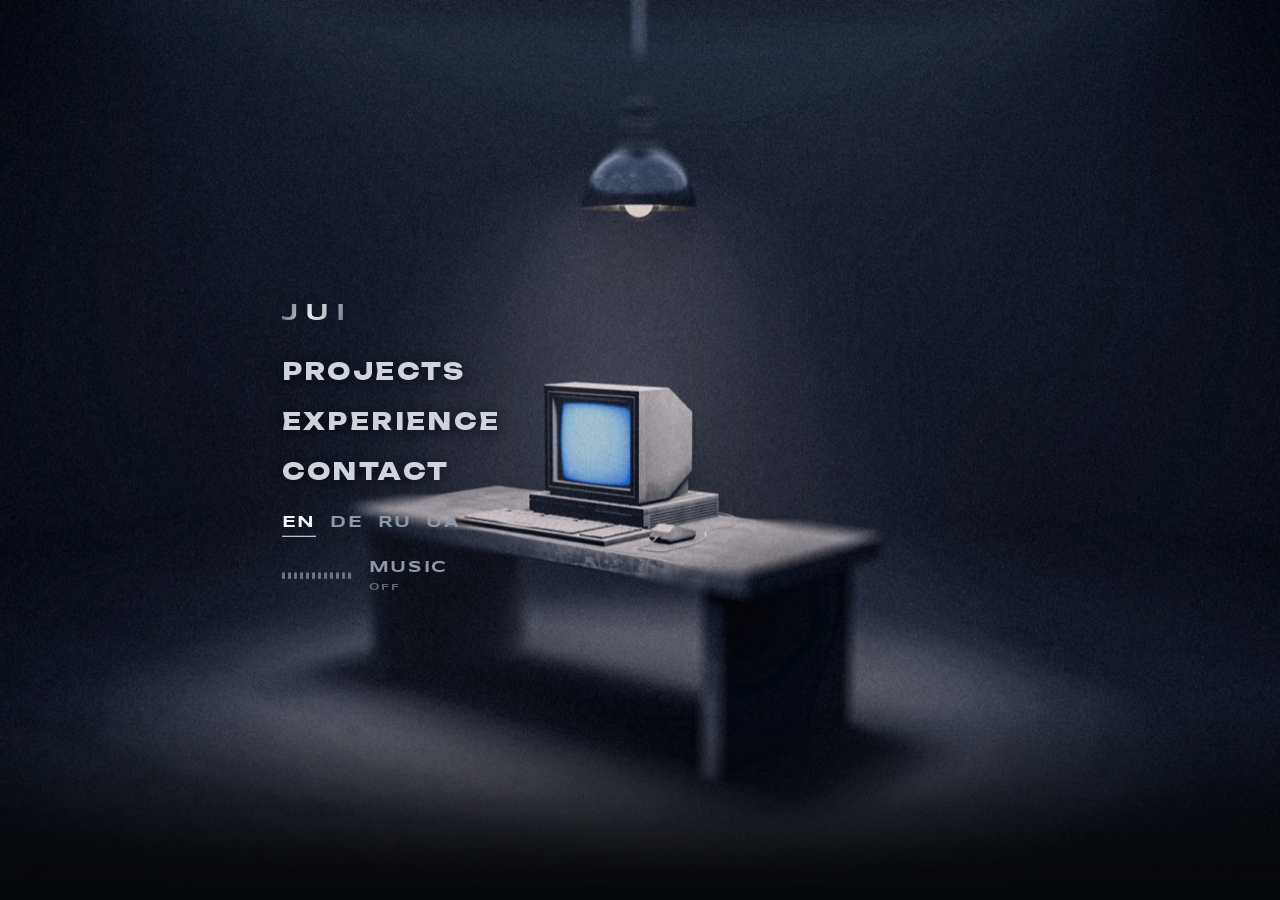
==== commit 36d2def7: "Update Gibson Ridge and improve site scrolling" ====
--- a/index.html
+++ b/index.html
@@ -1,7 +1,7 @@
 <!DOCTYPE html>
 <html lang="en">
 <head>
-    <script src="js/navigation-shell.js?v=1"></script>
+    <script src="js/navigation-shell.js?v=2"></script>
     <meta charset="UTF-8">
     <meta name="viewport" content="width=device-width, initial-scale=1.0">
     <meta name="description" content="JUI PORTFOLIO - Daria Lytvin 3D Environment Artist Portfolio. Specializing in creating large-scale environments, PBR texturing, lighting, and scene composition for real-time engines.">
@@ -40,11 +40,11 @@
     <link rel="stylesheet" href="css/project-folders.css">
     <link rel="stylesheet" href="css/portfolio-polish.css?v=cinematic-nav-11">
 
-    <script src="js/surface-light.js" defer></script>
+    <script src="js/surface-light.js?v=2" defer></script>
     <link rel="stylesheet" href="css/warm-gallery.css?v=tech-grey-1">
-    <link rel="stylesheet" href="css/tech-grey-theme.css?v=hero-image-1">
+    <link rel="stylesheet" href="css/tech-grey-theme.css?v=gibson-color-2">
     <link rel="stylesheet" href="css/atmosphere.css?v=2">
-    <link rel="stylesheet" href="css/projects-hitman.css?v=5">
+    <link rel="stylesheet" href="css/projects-hitman.css?v=6">
 </head>
 <body id="top">
 
@@ -195,18 +195,18 @@
                 </div>
                 <div class="projects-grid" data-no-paging>
                     <!-- 01 GIBSON RIDGE -->
-                    <article class="proj-card folder-card">
-
-                        <a href="project-view.html?id=01" class="proj-media" aria-label="Open Gibson Ridge" data-preview-images="assets/images/PROJECT1.jpeg">
-                            <img src="assets/images/gibson-ridge-960.webp"
-                                 srcset="assets/images/gibson-ridge-720.webp 720w, assets/images/gibson-ridge-960.webp 960w, assets/images/gibson-ridge-1200.webp 1200w, assets/images/gibson-ridge-1920.webp 1920w"
+                    <article class="proj-card folder-card proj-card--true-color">
+
+                        <a href="project-view.html?id=01" class="proj-media" aria-label="Open Gibson Ridge" data-preview-images="assets/images/PROJECT1.jpeg?v=2">
+                            <img src="assets/images/gibson-ridge-960.webp?v=2"
+                                 srcset="assets/images/gibson-ridge-720.webp?v=2 720w, assets/images/gibson-ridge-960.webp?v=2 960w, assets/images/gibson-ridge-1200.webp?v=2 1200w, assets/images/gibson-ridge-1920.webp?v=2 1920w"
                                  sizes="(max-width: 700px) 100vw, (max-width: 1200px) 50vw, 33vw"
                                  alt="Gibson Ridge, desert outpost environment" loading="lazy" decoding="async" width="960" height="540">
                         </a>
                         <div class="proj-body">
                             <h3 class="proj-name">GIBSON RIDGE</h3>
                             <p class="proj-meta proj-meta--spacer" aria-hidden="true"></p>
-                            <p class="proj-overlay-desc" data-i18n="details_desc_01">A sun-scorched desert environment built around large-scale terrain silhouettes, layered dune formations, and a cinematic play of heat, shadow, and distant haze. Procedural Gaea terrain + hand-authored vegetation.</p>
+                            <p class="proj-overlay-desc" data-i18n="details_desc_01">Gibson Ridge is a cinematic desert outpost whose atmosphere is shaped by isolation and life far from civilization.</p>
                             <div class="proj-tags"><span><img class="software-icon" src="assets/icons/unrealengine-gray.svg" width="24" height="24" alt="" aria-hidden="true" decoding="async">UE5</span><span><img class="software-icon software-icon--image" src="assets/icons/gaea.png" width="24" height="24" alt="" aria-hidden="true" decoding="async">Gaea</span><span><img class="software-icon" src="assets/icons/blender-gray.svg" width="24" height="24" alt="" aria-hidden="true" decoding="async">Blender</span><span><img class="software-icon software-icon--image" src="assets/icons/substance-painter.svg" width="24" height="24" alt="" aria-hidden="true" decoding="async">Substance</span></div>
                             <div class="proj-actions">
                                 <button class="file-details-btn" type="button" data-target="details-01" aria-expanded="false" aria-controls="details-01" data-i18n="details_btn">DETAILS</button>
@@ -222,7 +222,7 @@
                                 <div class="file-details-item"><span class="file-details-label" data-i18n="stats_scope_label">FOCUS</span><span class="file-details-value" data-i18n="stats_scope_01">ENVIRONMENT · LIGHTING</span></div>
                                 <div class="file-details-item"><span class="file-details-label" data-i18n="stats_status_label">STATUS</span><span class="file-details-value file-details-value--status" data-i18n="stats_status_live">PUBLISHED</span></div>
                             </div>
-                            <p class="file-details-desc" data-i18n="details_desc_01">A sun-scorched desert environment built around large-scale terrain silhouettes, layered dune formations, and a cinematic play of heat, shadow, and distant haze. Procedural Gaea terrain + hand-authored vegetation.</p>
+                            <p class="file-details-desc" data-i18n="details_desc_01">Gibson Ridge is a cinematic desert outpost whose atmosphere is shaped by isolation and life far from civilization.</p>
                             <div class="file-details-actions">
                                 <a href="project-breakdown.html?project=01" class="file-details-link file-details-link--ghost" data-i18n="all_details">all project creation details</a>
                             </div>
@@ -231,12 +231,9 @@
                     <!-- 02 SIMON'S GARAGE -->
                     <article class="proj-card folder-card">
 
-                        <a href="project-view.html?id=02" class="proj-media" aria-label="Open Simon's Garage">
-                            <img src="assets/images/simons-garage-1200.webp"
-                                 srcset="assets/images/simons-garage-720.webp 720w, assets/images/simons-garage-960.webp 960w, assets/images/simons-garage-1200.webp 1200w, assets/images/simons-garage.webp 1920w"
-                                 sizes="(max-width: 700px) 92vw, min(88vw, 2880px)"
-                                 alt="Simon's Garage, cinematic interior environment" loading="lazy" decoding="async" width="1200" height="670">
-                        </a>
+                        <div class="proj-media" aria-hidden="true">
+                            <span class="proj-media-empty" data-i18n="proj_name_wip">COMING SOON</span>
+                        </div>
                         <div class="proj-body">
                             <h3 class="proj-name">SIMON'S GARAGE</h3>
                             <p class="proj-meta" data-i18n="file_meta_02">Interior, 2026</p>
@@ -603,13 +600,12 @@
         </div>
     </div>
 
-    <!-- Lenis Smooth Scroll (local) -->
-    <script src="js/lenis.min.js"></script>
-    <script src="js/i18n.js?v=projects-subtitle-1"></script>
+    <script src="js/i18n.js?v=gibson-copy-2"></script>
     <script src="js/project-preview.js"></script>
-    <script src="js/main.js?v=perf-1"></script>
+    <script src="js/main.js?v=perf-2"></script>
     <script src="js/card-parallax.js?v=2"></script>
-    <script src="js/projects-carousel.js?v=7"></script>
+    <script src="js/projects-carousel.js?v=9"></script>
+    <script src="js/lightbox.js?v=2"></script>
     <script src="js/atmosphere.js?v=4"></script>
 </body>
 </html>
--- a/css/tech-grey-theme.css
+++ b/css/tech-grey-theme.css
@@ -179,6 +179,8 @@
 /* Visual and process pages */
 .visual-hero,.project-process-page{background:linear-gradient(145deg,#050607,#111317 55%,#060708)!important}
 .visual-overlay{background:linear-gradient(90deg,#050607CC 0%,#1B1E2355 48%,transparent 78%)!important}
+.project-page[data-project="01"] .visual-bg img{filter:none!important}
+.project-page[data-project="01"] .visual-overlay{background:linear-gradient(90deg,rgba(0,0,0,.18) 0%,rgba(0,0,0,.04) 42%,transparent 68%)!important}
 .visual-title,.process-title,.process-name{background:var(--tech-metal);-webkit-background-clip:text;background-clip:text;-webkit-text-fill-color:transparent;color:transparent!important}
 .visual-topbar,.project-page-nav{color:#D7DBE0}
 .process-media{background:linear-gradient(110deg,#111317,#343941,#15181C)!important;border-color:#777E8844!important}
--- a/css/projects-hitman.css
+++ b/css/projects-hitman.css
@@ -60,7 +60,7 @@
     overscroll-behavior-x: contain;
     -webkit-overflow-scrolling: touch;
     cursor: grab;
-    touch-action: pan-y pinch-zoom;
+    touch-action: pan-x pan-y pinch-zoom;
     user-select: none;
 }
 
@@ -103,6 +103,7 @@
     border: 0 !important;
     border-radius: 0;
     background: #111316 !important;
+    padding: 0;
     box-shadow: none;
     transform: none !important;
     overflow: hidden;
@@ -118,7 +119,6 @@
     transform: scale(1.001);
     transform-origin: var(--zoom-x) var(--zoom-y);
     transition: transform 850ms cubic-bezier(.16, 1, .3, 1), filter 650ms ease;
-    will-change: transform;
     -webkit-user-drag: none;
     user-select: none;
 }
@@ -131,9 +131,23 @@
     filter: saturate(.96) contrast(1.03) brightness(.94);
 }
 
+/* Preserve the grading of the supplied Gibson Ridge render. */
+#projects .proj-card--true-color .proj-media img,
+#projects .proj-card--true-color .proj-preview-frame,
+#projects .proj-card--true-color:hover .proj-media img,
+#projects .proj-card--true-color:focus-within .proj-media img,
+#projects .proj-card--true-color:hover .proj-preview-frame,
+#projects .proj-card--true-color:focus-within .proj-preview-frame {
+    filter: none;
+}
+
 #projects .proj-media::after {
     z-index: 2;
     background: linear-gradient(to top, rgba(0,0,0,.72) 0%, rgba(0,0,0,.28) 36%, transparent 64%);
+}
+
+#projects .proj-card--true-color .proj-media::after {
+    background: linear-gradient(to top, rgba(0,0,0,.48) 0%, rgba(0,0,0,.12) 28%, transparent 52%);
 }
 
 #projects .folder-card .proj-body,
